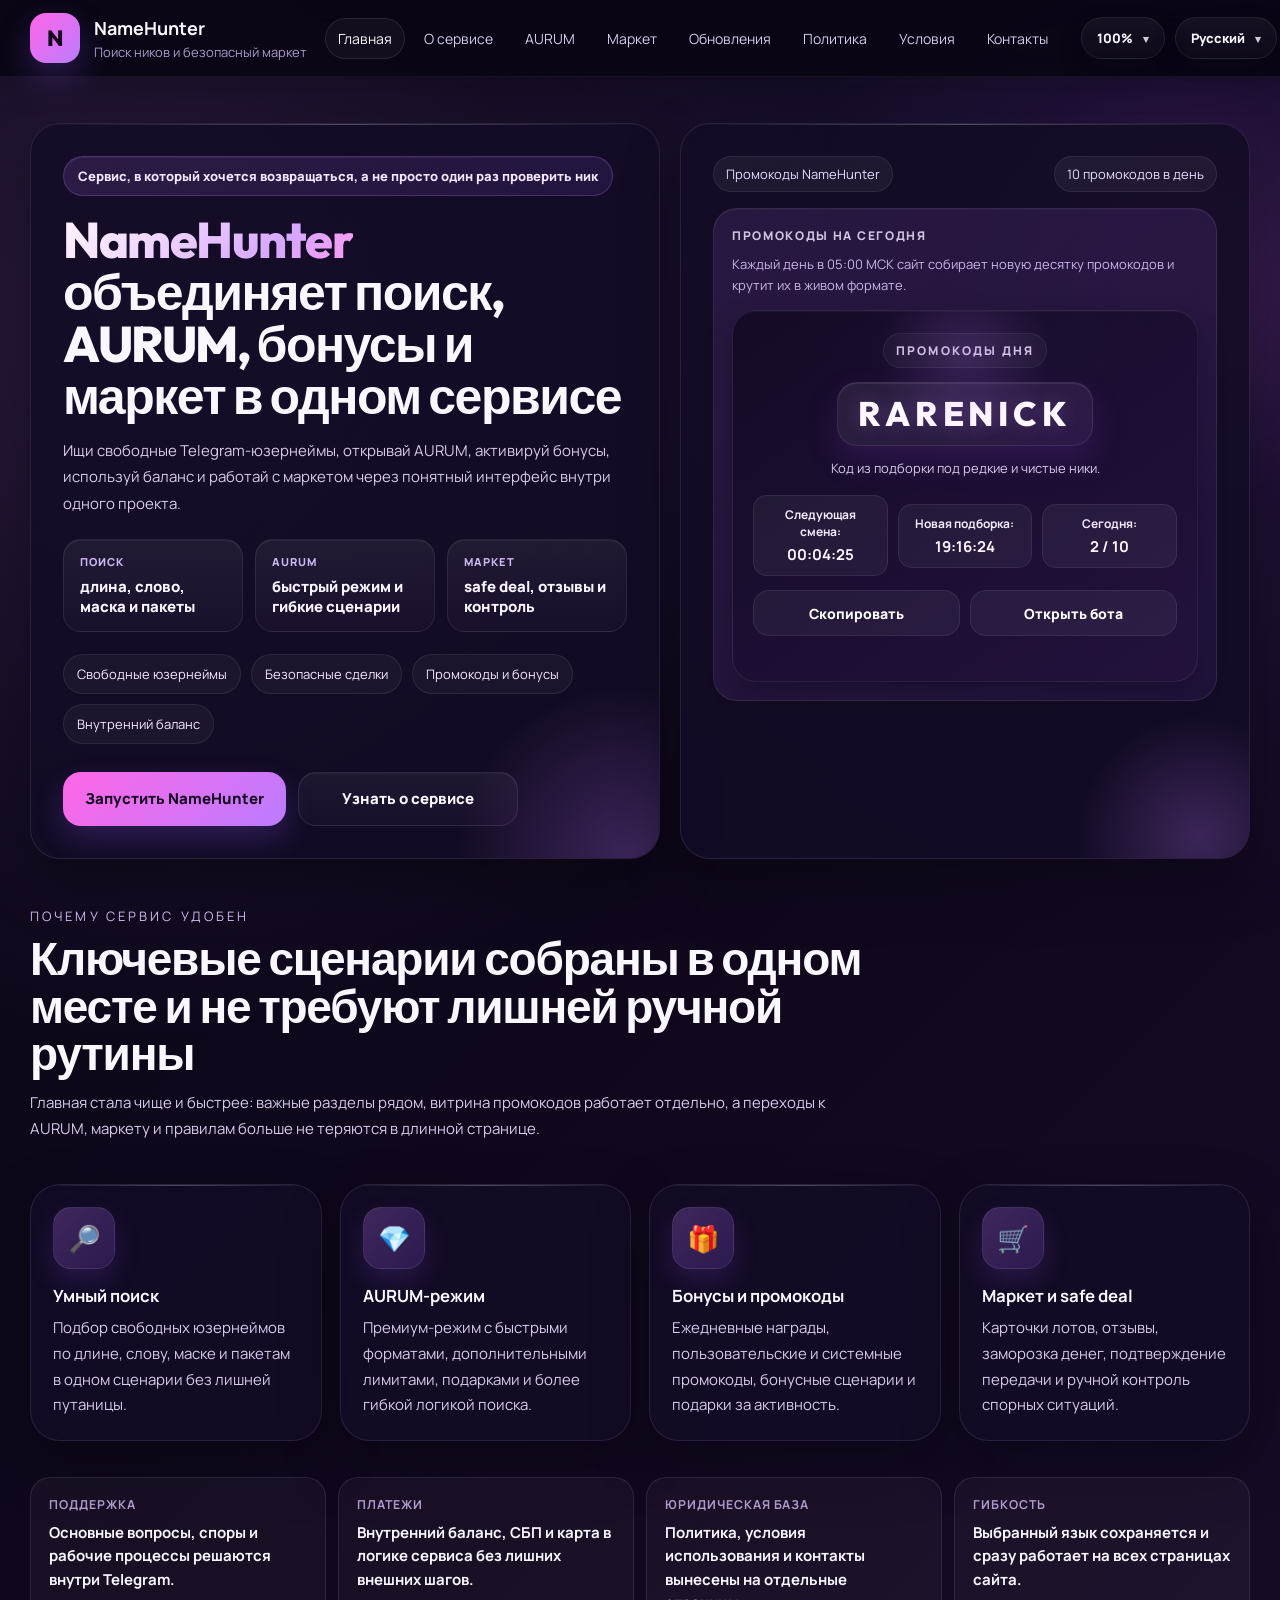
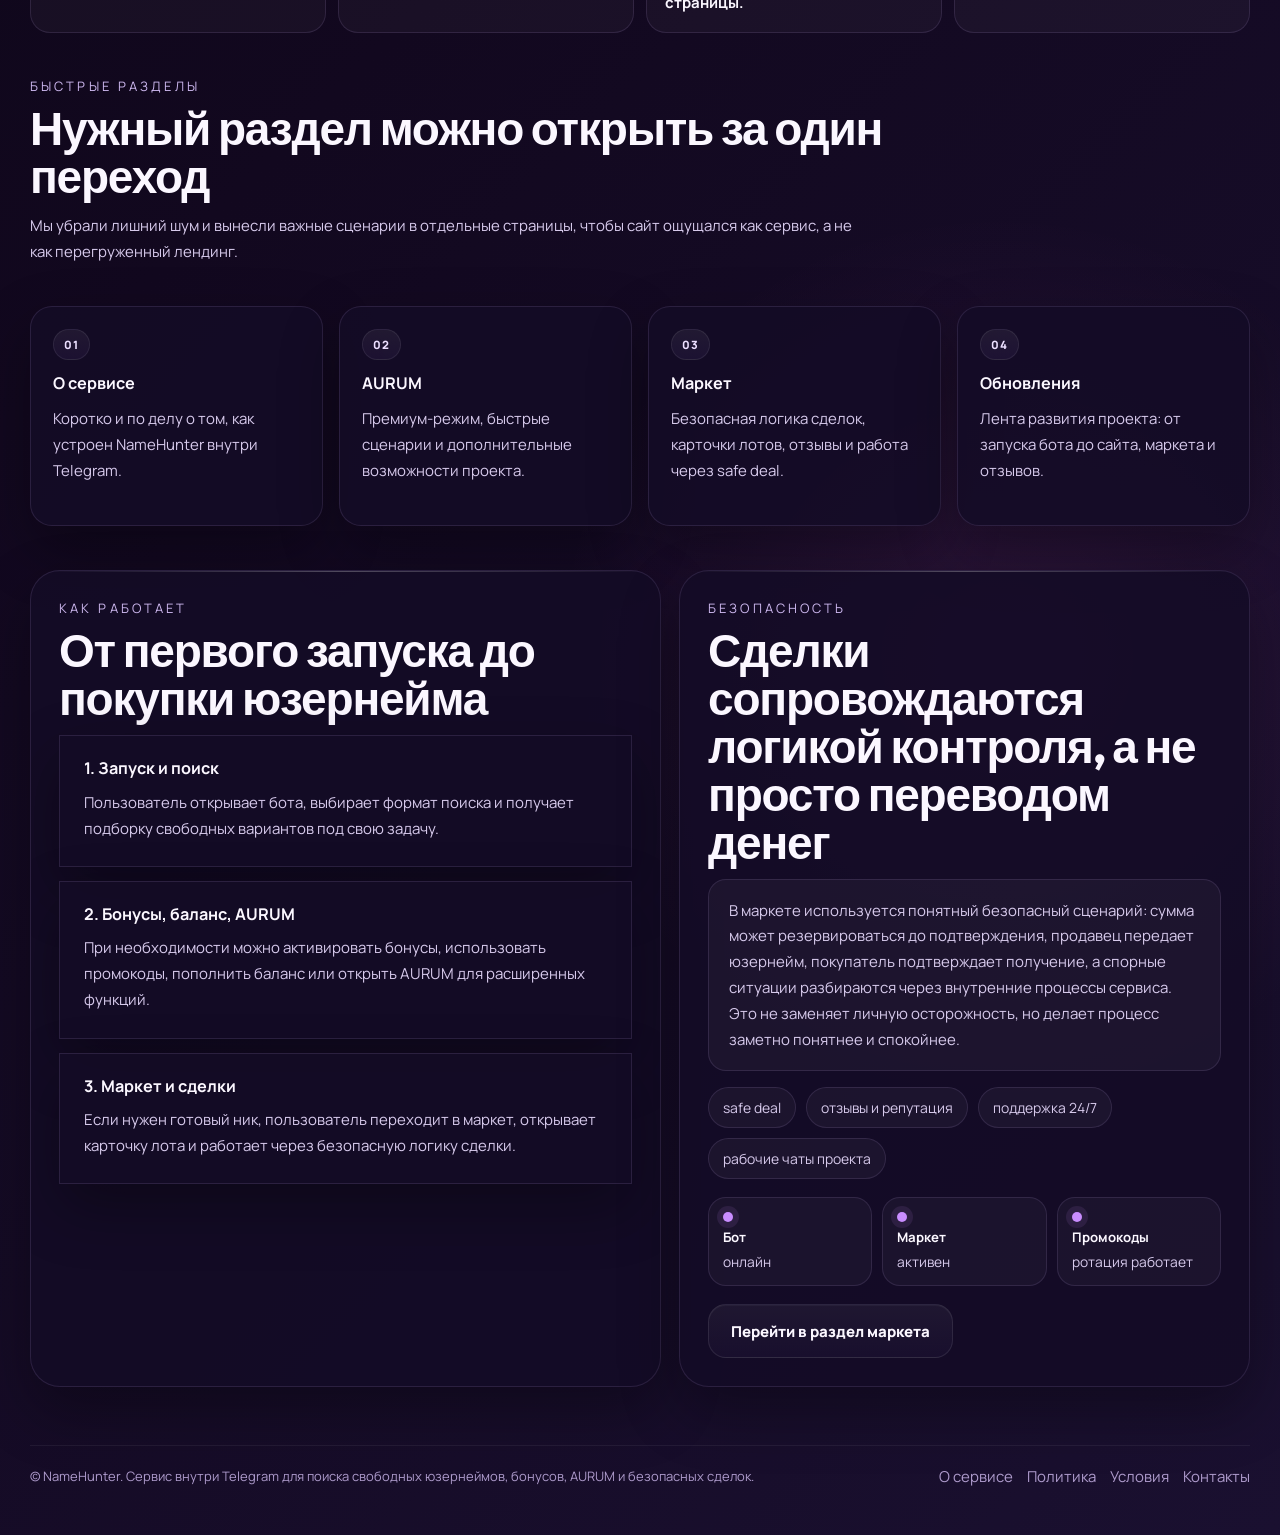
==== index.html @ 92b170ac "Add files via upload" ====
﻿<!doctype html>
<html lang="ru">
<head>
  <meta charset="UTF-8" />
  <meta name="viewport" content="width=device-width, initial-scale=1.0" />
  <meta name="aurapay" content="69d579a39e07e">
  <title data-i18n="index.title">NameHunter</title>
  <meta name="description" data-i18n-content="index.desc" content="NameHunter - сервис внутри Telegram для поиска юзернеймов, AURUM, бонусов, безопасных сделок и маркета." />
  <link rel="preconnect" href="https://fonts.googleapis.com">
  <link rel="preconnect" href="https://fonts.gstatic.com" crossorigin>
  <link rel="stylesheet" href="./assets/styles.css" />
</head>
<body>
  <header class="topbar">
    <div class="container topbar-inner">
      <a class="brand" href="./index.html">
        <div class="brand-mark">N</div>
        <div>
          <strong>NameHunter</strong>
          <span data-i18n="common.brand_sub">Поиск ников и безопасный маркет</span>
        </div>
      </a>
      <nav class="nav">
        <a class="is-active" href="./index.html" data-i18n="common.nav.home">Главная</a>
        <a href="./about.html" data-i18n="common.nav.about">О сервисе</a>
        <a href="./aurum.html" data-i18n="common.nav.aurum">AURUM</a>
        <a href="./market.html" data-i18n="common.nav.market">Маркет</a>
        <a href="./updates.html" data-i18n="common.nav.updates">Обновления</a>
        <a href="./privacy.html" data-i18n="common.nav.privacy">Политика</a>
        <a href="./terms.html" data-i18n="common.nav.terms">Условия</a>
        <a href="./contacts.html" data-i18n="common.nav.contacts">Контакты</a>
        <div class="nav-tools"><div class="tool-dropdown"><button class="view-trigger" type="button" id="view-trigger">Вид</button><div class="view-menu" id="view-menu"><button class="view-btn" type="button" data-density-mode="default">100%</button><button class="view-btn" type="button" data-density-mode="compact">92%</button><button class="view-btn" type="button" data-density-mode="tight">86%</button></div></div><div class="tool-dropdown"><button class="lang-trigger" type="button" id="lang-trigger">Язык</button><div class="lang-menu" id="lang-menu"><button class="lang-btn" type="button" data-lang="ru">Русский</button><button class="lang-btn" type="button" data-lang="en">English</button><button class="lang-btn" type="button" data-lang="es">Español</button></div></div></div>
      </nav>
    </div>
  </header>

  <main>
    <section class="hero">
      <div class="container hero-grid">
        <div class="hero-card glass fade">
          <div class="badge" data-i18n="index.badge">Сервис, в который хочется возвращаться, а не просто один раз проверить ник</div>
          <h1><span class="gradient">NameHunter</span><br><span data-i18n="index.h1">объединяет поиск, AURUM, бонусы и маркет в одном сервисе</span></h1>
          <p class="hero-text" data-i18n="index.intro">Ищи свободные Telegram-юзернеймы, открывай AURUM, активируй бонусы, используй баланс и работай с маркетом через понятный интерфейс внутри одного проекта.</p>
          <div class="hero-stats">
            <div class="hero-stat"><strong data-i18n="index.stat1t">Поиск</strong><span data-i18n="index.stat1d">длина, слово, маска и пакеты</span></div>
            <div class="hero-stat"><strong data-i18n="index.stat2t">AURUM</strong><span data-i18n="index.stat2d">быстрый режим и гибкие сценарии</span></div>
            <div class="hero-stat"><strong data-i18n="index.stat3t">Маркет</strong><span data-i18n="index.stat3d">safe deal, отзывы и контроль</span></div>
          </div>
          <div class="tags">
            <span data-i18n="index.tag1">Свободные юзернеймы</span>
            <span data-i18n="index.tag2">Безопасные сделки</span>
            <span data-i18n="index.tag3">Промокоды и бонусы</span>
            <span data-i18n="index.tag4">Внутренний баланс</span>
          </div>
          <div class="actions">
            <a class="btn primary" href="https://t.me/NameHunterRobot" target="_blank" rel="noopener noreferrer" data-i18n="index.cta1">Запустить NameHunter</a>
            <a class="btn secondary" href="./about.html" data-i18n="index.cta2">Узнать о сервисе</a>
          </div>
        </div>

        <aside class="promo-stage glass fade d1">
          <div class="stage-top">
            <span class="stage-pill" data-i18n="index.promoTop1">Промокоды NameHunter</span>
            <span class="stage-pill" data-i18n="index.promoTop2">10 промокодов в день</span>
          </div>
          <div class="promo-box">
            <div class="promo-kicker" data-i18n="index.promoKick">Промокоды на сегодня</div>
            <div class="promo-subline" data-i18n="index.promoSub">Каждый день в 05:00 МСК сайт собирает новую десятку промокодов и крутит их в живом формате.</div>
            <div class="promo-rotator" id="promo-rotator">
              <div class="promo-label" data-i18n="common.promo_day">Промокоды дня</div>
              <div class="promo-code" id="promo-code">HUNTER10</div>
              <div class="promo-note" id="promo-note">Стартовый дроп для быстрого входа в NameHunter.</div>
              <div class="promo-meta">
                <div class="promo-timer"><span data-i18n="common.next_switch">Следующая смена:</span> <b id="promo-timer">10с</b></div>
                <div class="promo-timer"><span data-i18n="common.daily_refresh">Новая подборка:</span> <b id="promo-day-reset">00:00:00</b></div>
                <div class="promo-status"><span data-i18n="common.today_count">Сегодня:</span> <b id="promo-day-count">1 / 10</b></div>
              </div>
              <div class="promo-tools">
                <button class="promo-copy" id="promo-copy" type="button" data-i18n="common.copy">Скопировать</button>
                <a class="promo-open" href="https://t.me/NameHunterRobot" target="_blank" rel="noopener noreferrer" data-i18n="common.open_bot">Открыть бота</a>
              </div>
              <div class="promo-toast" id="promo-toast" data-i18n="common.copied">Промокод скопирован</div>
            </div>
          </div>
        </aside>
      </div>
    </section>

    <section class="section">
      <div class="container section-shell">
        <div class="head fade">
          <div class="kicker" data-i18n="index.whyKick">Почему сервис удобен</div>
          <h2 class="title" data-i18n="index.whyTitle">Ключевые сценарии собраны в одном месте и не требуют лишней ручной рутины</h2>
          <p class="subtitle" data-i18n="index.whySub">Главная стала чище и быстрее: важные разделы рядом, витрина промокодов работает отдельно, а переходы к AURUM, маркету и правилам больше не теряются в длинной странице.</p>
        </div>
        <div class="feature-grid">
          <article class="card glass feature-card fade d1"><div class="icon">🔎</div><h3 data-i18n="index.f1t">Умный поиск</h3><p data-i18n="index.f1d">Подбор свободных юзернеймов по длине, слову, маске и пакетам в одном сценарии без лишней путаницы.</p></article>
          <article class="card glass feature-card fade d2"><div class="icon">💎</div><h3 data-i18n="index.f2t">AURUM-режим</h3><p data-i18n="index.f2d">Премиум-режим с быстрыми форматами, дополнительными лимитами, подарками и более гибкой логикой поиска.</p></article>
          <article class="card glass feature-card fade d3"><div class="icon">🎁</div><h3 data-i18n="index.f3t">Бонусы и промокоды</h3><p data-i18n="index.f3d">Ежедневные награды, пользовательские и системные промокоды, бонусные сценарии и подарки за активность.</p></article>
          <article class="card glass feature-card fade d1"><div class="icon">🛒</div><h3 data-i18n="index.f4t">Маркет и safe deal</h3><p data-i18n="index.f4d">Карточки лотов, отзывы, заморозка денег, подтверждение передачи и ручной контроль спорных ситуаций.</p></article>
        </div>
        <div class="stat-strip fade d2">
          <div class="stat-tile"><strong data-i18n="index.st1t">Поддержка</strong><span data-i18n="index.st1d">Основные вопросы, споры и рабочие процессы решаются внутри Telegram.</span></div>
          <div class="stat-tile"><strong data-i18n="index.st2t">Платежи</strong><span data-i18n="index.st2d">Внутренний баланс, СБП и карта в логике сервиса без лишних внешних шагов.</span></div>
          <div class="stat-tile"><strong data-i18n="index.st3t">Юридическая база</strong><span data-i18n="index.st3d">Политика, условия использования и контакты вынесены на отдельные страницы.</span></div>
          <div class="stat-tile"><strong data-i18n="index.st4t">Гибкость</strong><span data-i18n="index.st4d">Выбранный язык сохраняется и сразу работает на всех страницах сайта.</span></div>
        </div>
      </div>
    </section>

    <section class="section">
      <div class="container section-shell">
        <div class="head fade">
          <div class="kicker" data-i18n="index.quickKick">Быстрые разделы</div>
          <h2 class="title" data-i18n="index.quickTitle">Нужный раздел можно открыть за один переход</h2>
          <p class="subtitle" data-i18n="index.quickSub">Мы убрали лишний шум и вынесли важные сценарии в отдельные страницы, чтобы сайт ощущался как сервис, а не как перегруженный лендинг.</p>
        </div>
        <div class="quick-grid">
          <a class="quick-card glass fade d1" href="./about.html"><span class="quick-mark">01</span><h3 data-i18n="index.q1t">О сервисе</h3><p data-i18n="index.q1d">Коротко и по делу о том, как устроен NameHunter внутри Telegram.</p></a>
          <a class="quick-card glass fade d2" href="./aurum.html"><span class="quick-mark">02</span><h3 data-i18n="index.q2t">AURUM</h3><p data-i18n="index.q2d">Премиум-режим, быстрые сценарии и дополнительные возможности проекта.</p></a>
          <a class="quick-card glass fade d3" href="./market.html"><span class="quick-mark">03</span><h3 data-i18n="index.q3t">Маркет</h3><p data-i18n="index.q3d">Безопасная логика сделок, карточки лотов, отзывы и работа через safe deal.</p></a>
          <a class="quick-card glass fade d1" href="./updates.html"><span class="quick-mark">04</span><h3 data-i18n="index.q4t">Обновления</h3><p data-i18n="index.q4d">Лента развития проекта: от запуска бота до сайта, маркета и отзывов.</p></a>
        </div>
      </div>
    </section>

    <section class="section">
      <div class="container split-grid">
        <article class="card glass fade d1">
          <div class="kicker" data-i18n="index.howKick">Как работает</div>
          <h2 class="title" style="margin-bottom:12px;" data-i18n="index.howTitle">От первого запуска до покупки юзернейма</h2>
          <div class="doc-grid" style="grid-template-columns: 1fr; gap: 14px;">
            <div class="doc-card glass"><h3 data-i18n="index.hstep1t">1. Запуск и поиск</h3><p data-i18n="index.hstep1d">Пользователь открывает бота, выбирает формат поиска и получает подборку свободных вариантов под свою задачу.</p></div>
            <div class="doc-card glass"><h3 data-i18n="index.hstep2t">2. Бонусы, баланс, AURUM</h3><p data-i18n="index.hstep2d">При необходимости можно активировать бонусы, использовать промокоды, пополнить баланс или открыть AURUM для расширенных функций.</p></div>
            <div class="doc-card glass"><h3 data-i18n="index.hstep3t">3. Маркет и сделки</h3><p data-i18n="index.hstep3d">Если нужен готовый ник, пользователь переходит в маркет, открывает карточку лота и работает через безопасную логику сделки.</p></div>
          </div>
        </article>
        <article class="card glass fade d2">
          <div class="kicker" data-i18n="index.safeKick">Безопасность</div>
          <h2 class="title" style="margin-bottom:12px;" data-i18n="index.safeTitle">Сделки сопровождаются логикой контроля, а не просто переводом денег</h2>
          <div class="notice-strong" data-i18n="index.safeBody">В маркете используется понятный безопасный сценарий: сумма может резервироваться до подтверждения, продавец передает юзернейм, покупатель подтверждает получение, а спорные ситуации разбираются через внутренние процессы сервиса. Это не заменяет личную осторожность, но делает процесс заметно понятнее и спокойнее.</div>
          <div class="pill-list" style="margin-top:16px;">
            <span data-i18n="index.safeP1">safe deal</span>
            <span data-i18n="index.safeP2">отзывы и репутация</span>
            <span data-i18n="index.safeP3">поддержка 24/7</span>
            <span data-i18n="index.safeP4">рабочие чаты проекта</span>
          </div>
          <div class="status-board" style="margin-top:18px;">
            <div class="status-item"><span class="status-dot live"></span><b data-i18n="index.sb1t">Бот</b><span data-i18n="index.sb1d">онлайн</span></div>
            <div class="status-item"><span class="status-dot live"></span><b data-i18n="index.sb2t">Маркет</b><span data-i18n="index.sb2d">активен</span></div>
            <div class="status-item"><span class="status-dot live"></span><b data-i18n="index.sb3t">Промокоды</b><span data-i18n="index.sb3d">ротация работает</span></div>
          </div>
          <div class="actions" style="margin-top:18px;"><a class="btn secondary" href="./market.html" data-i18n="index.safeBtn">Перейти в раздел маркета</a></div>
        </article>
      </div>
    </section>
  </main>

  <footer>
    <div class="container footer">
      <div class="footer-note" data-i18n="common.footer_service">© NameHunter. Сервис внутри Telegram для поиска свободных юзернеймов, бонусов, AURUM и безопасных сделок.</div>
      <div class="links">
        <a href="./about.html" data-i18n="common.nav.about">О сервисе</a>
        <a href="./privacy.html" data-i18n="common.nav.privacy">Политика</a>
        <a href="./terms.html" data-i18n="common.nav.terms">Условия</a>
        <a href="./contacts.html" data-i18n="common.nav.contacts">Контакты</a>
      </div>
    </div>
  </footer>

  <script id="i18n-data" type="application/json">
{
  "ru": {
    "common": {
      "brand_sub":"Поиск ников и безопасный маркет",
      "nav":{"home":"Главная","about":"О сервисе","aurum":"AURUM","market":"Маркет","updates":"Обновления","privacy":"Политика","terms":"Условия","contacts":"Контакты"},
      "footer_service":"© NameHunter. Сервис внутри Telegram для поиска свободных юзернеймов, бонусов, AURUM и безопасных сделок.",
      "open_bot":"Открыть бота",
      "copied":"Промокод скопирован",
      "copy":"Скопировать",
      "copied_btn":"Скопировано",
      "error_btn":"Ошибка",
      "live":"LIVE",
      "next_switch":"Следующая смена:",
      "promo_day":"Промокоды дня"
    },
    "index": {
      "title":"NameHunter",
      "desc":"NameHunter - сервис внутри Telegram для поиска юзернеймов, AURUM, бонусов, безопасных сделок и маркета.",
      "badge":"Сервис, в который хочется возвращаться, а не просто один раз проверить ник",
      "h1":"объединяет поиск, AURUM, бонусы и маркет в одном сервисе",
      "intro":"Ищи свободные Telegram-юзернеймы, открывай AURUM, активируй бонусы, используй баланс и работай с маркетом через понятный интерфейс внутри одного проекта.",
      "stat1t":"Поиск",
      "stat1d":"длина, слово, маска и пакеты",
      "stat2t":"AURUM",
      "stat2d":"быстрый режим и гибкие сценарии",
      "stat3t":"Маркет",
      "stat3d":"safe deal, отзывы и контроль",
      "tag1":"Свободные юзернеймы",
      "tag2":"Безопасные сделки",
      "tag3":"Промокоды и бонусы",
      "tag4":"Внутренний баланс",
      "cta1":"Запустить NameHunter",
      "cta2":"Узнать о сервисе",
      "promoTop1":"Промокоды NameHunter",
      "promoTop2":"10 промокодов в день",
      "promoKick":"Промокоды на сегодня",
      "promoSub":"Каждый день в 05:00 МСК сайт собирает новую десятку промокодов и крутит их в живом формате.",
      "promoStatus":"Статус:",
      "whyKick":"Почему сервис удобен",
      "whyTitle":"Ключевые сценарии собраны в одном месте и не требуют лишней ручной рутины",
      "whySub":"Главная стала чище и быстрее: важные разделы рядом, витрина промокодов работает отдельно, а переходы к AURUM, маркету и правилам больше не теряются в длинной странице.",
      "f1t":"Умный поиск",
      "f1d":"Подбор свободных юзернеймов по длине, слову, маске и пакетам в одном сценарии без лишней путаницы.",
      "f2t":"AURUM-режим",
      "f2d":"Премиум-режим с быстрыми форматами, дополнительными лимитами, подарками и более гибкой логикой поиска.",
      "f3t":"Бонусы и промокоды",
      "f3d":"Ежедневные награды, пользовательские и системные промокоды, бонусные сценарии и подарки за активность.",
      "f4t":"Маркет и safe deal",
      "f4d":"Карточки лотов, отзывы, заморозка денег, подтверждение передачи и ручной контроль спорных ситуаций.",
      "st1t":"Поддержка",
      "st1d":"Основные вопросы, споры и рабочие процессы решаются внутри Telegram.",
      "st2t":"Платежи",
      "st2d":"Внутренний баланс, СБП и карта в логике сервиса без лишних внешних шагов.",
      "st3t":"Юридическая база",
      "st3d":"Политика, условия использования и контакты вынесены на отдельные страницы.",
      "st4t":"Гибкость",
      "st4d":"Выбранный язык сохраняется и сразу работает на всех страницах сайта.",
      "quickKick":"Быстрые разделы",
      "quickTitle":"Нужный раздел можно открыть за один переход",
      "quickSub":"Мы убрали лишний шум и вынесли важные сценарии в отдельные страницы, чтобы сайт ощущался как сервис, а не как перегруженный лендинг.",
      "q1t":"О сервисе",
      "q1d":"Коротко и по делу о том, как устроен NameHunter внутри Telegram.",
      "q2t":"AURUM",
      "q2d":"Премиум-режим, быстрые сценарии и дополнительные возможности проекта.",
      "q3t":"Маркет",
      "q3d":"Безопасная логика сделок, карточки лотов, отзывы и работа через safe deal.",
      "q4t":"Обновления",
      "q4d":"Лента развития проекта: от запуска бота до сайта, маркета и отзывов.",
      "howKick":"Как работает",
      "howTitle":"От первого запуска до покупки юзернейма",
      "hstep1t":"1. Запуск и поиск",
      "hstep1d":"Пользователь открывает бота, выбирает формат поиска и получает подборку свободных вариантов под свою задачу.",
      "hstep2t":"2. Бонусы, баланс, AURUM",
      "hstep2d":"При необходимости можно активировать бонусы, использовать промокоды, пополнить баланс или открыть AURUM для расширенных функций.",
      "hstep3t":"3. Маркет и сделки",
      "hstep3d":"Если нужен готовый ник, пользователь переходит в маркет, открывает карточку лота и работает через безопасную логику сделки.",
      "safeKick":"Безопасность",
      "safeTitle":"Сделки сопровождаются логикой контроля, а не просто переводом денег",
      "safeBody":"В маркете используется понятный безопасный сценарий: сумма может резервироваться до подтверждения, продавец передает юзернейм, покупатель подтверждает получение, а спорные ситуации разбираются через внутренние процессы сервиса. Это не заменяет личную осторожность, но делает процесс заметно понятнее и спокойнее.",
      "safeP1":"safe deal",
      "safeP2":"отзывы и репутация",
      "safeP3":"поддержка 24/7",
      "safeP4":"рабочие чаты проекта",
      "sb1t":"Бот",
      "sb1d":"онлайн",
      "sb2t":"Маркет",
      "sb2d":"активен",
      "sb3t":"Промокоды",
      "sb3d":"ротация работает",
      "safeBtn":"Перейти в раздел маркета"
    }
  },
  "en": {
    "common": {
      "brand_sub":"Username search and safe marketplace",
      "nav":{"home":"Home","about":"About","aurum":"AURUM","market":"Market","updates":"Updates","privacy":"Privacy","terms":"Terms","contacts":"Contacts"},
      "footer_service":"© NameHunter. A Telegram service for free username search, bonuses, AURUM and safe deals.",
      "open_bot":"Open bot",
      "copied":"Promo code copied",
      "copy":"Copy",
      "copied_btn":"Copied",
      "error_btn":"Error",
      "live":"LIVE",
      "next_switch":"Next change:",
      "promo_day":"Promo codes of the day"
    },
    "index": {
      "title":"NameHunter",
      "desc":"NameHunter is a Telegram service for username search, AURUM, bonuses, safe deals and marketplace.",
      "badge":"A service you want to return to, not just check once",
      "h1":"combines search, AURUM, bonuses and the marketplace in one service",
      "intro":"Search free Telegram usernames, enable AURUM, activate bonuses, use internal balance and work with the marketplace through one clear interface.",
      "stat1t":"Search",
      "stat1d":"length, word, mask and package search",
      "stat2t":"AURUM",
      "stat2d":"fast mode and flexible flows",
      "stat3t":"Market",
      "stat3d":"safe deal, reviews and control",
      "tag1":"Free usernames",
      "tag2":"Safe deals",
      "tag3":"Promo codes and bonuses",
      "tag4":"Internal balance",
      "cta1":"Launch NameHunter",
      "cta2":"Learn about the service",
      "promoTop1":"NameHunter promo codes",
      "promoTop2":"10 promo codes per day",
      "promoKick":"Today's promo set",
      "promoSub":"Every day at 05:00 MSK the site builds a new set of ten promo codes and rotates them live.",
      "promoStatus":"Status:",
      "whyKick":"Why it feels convenient",
      "whyTitle":"Core scenarios stay in one place without extra manual routine",
      "whySub":"The homepage is cleaner and faster now: key sections are close, promo rotation is separate, and paths to AURUM, market and legal pages are easier to find.",
      "f1t":"Smart search",
      "f1d":"Find free usernames by length, word, mask and packages in one clear scenario.",
      "f2t":"AURUM mode",
      "f2d":"Premium mode with faster flows, extra limits, gifts and more flexible search logic.",
      "f3t":"Bonuses and promo codes",
      "f3d":"Daily rewards, user and system promo codes, bonus flows and activity gifts.",
      "f4t":"Marketplace and safe deal",
      "f4d":"Lot cards, reviews, frozen funds, transfer confirmation and manual dispute control.",
      "st1t":"Support",
      "st1d":"Core questions, disputes and workflows are handled inside Telegram.",
      "st2t":"Payments",
      "st2d":"Internal balance, SBP and card payments stay inside the service logic.",
      "st3t":"Legal base",
      "st3d":"Privacy, terms and contact info live on dedicated pages.",
      "st4t":"Flexibility",
      "st4d":"The selected language is saved and instantly works across all pages.",
      "quickKick":"Quick sections",
      "quickTitle":"Open the needed section in one move",
      "quickSub":"We removed extra noise and split the key scenarios into separate pages so the website feels like a real service, not an overloaded landing page.",
      "q1t":"About",
      "q1d":"A short and clear overview of how NameHunter works inside Telegram.",
      "q2t":"AURUM",
      "q2d":"Premium mode, faster flows and extra project features.",
      "q3t":"Market",
      "q3d":"Safe deal logic, lot cards, reviews and controlled transfer flow.",
      "q4t":"Updates",
      "q4d":"Project timeline from bot launch to site, market and review system.",
      "howKick":"How it works",
      "howTitle":"From first launch to buying a username",
      "hstep1t":"1. Launch and search",
      "hstep1d":"The user opens the bot, chooses a search format and gets a selection of free options for the task.",
      "hstep2t":"2. Bonuses, balance, AURUM",
      "hstep2d":"If needed, the user activates bonuses, applies promo codes, tops up balance or enables AURUM.",
      "hstep3t":"3. Market and deals",
      "hstep3d":"If a ready-made username is needed, the user opens the market and works through a safe deal flow.",
      "safeKick":"Safety",
      "safeTitle":"Deals are backed by control logic, not just a money transfer",
      "safeBody":"The marketplace uses a clear safer flow: funds may be reserved until confirmation, the seller transfers the username, the buyer confirms receipt, and disputes are handled through internal service processes. It does not replace personal caution, but it makes the process much clearer and calmer.",
      "safeP1":"safe deal",
      "safeP2":"reviews and reputation",
      "safeP3":"24/7 support",
      "safeP4":"project work chats",
      "sb1t":"Bot",
      "sb1d":"online",
      "sb2t":"Market",
      "sb2d":"active",
      "sb3t":"Promo codes",
      "sb3d":"rotation running",
      "safeBtn":"Open market section"
    }
  },
  "es": {
    "common": {
      "brand_sub":"Busqueda de nombres y mercado seguro",
      "nav":{"home":"Inicio","about":"Servicio","aurum":"AURUM","market":"Mercado","updates":"Actualizaciones","privacy":"Privacidad","terms":"Condiciones","contacts":"Contactos"},
      "footer_service":"© NameHunter. Un servicio de Telegram para buscar usernames libres, bonos, AURUM y operaciones seguras.",
      "open_bot":"Abrir bot",
      "copied":"Codigo promocional copiado",
      "copy":"Copiar",
      "copied_btn":"Copiado",
      "error_btn":"Error",
      "live":"LIVE",
      "next_switch":"Siguiente cambio:",
      "promo_day":"Promocodes del dia"
    },
    "index": {
      "title":"NameHunter",
      "desc":"NameHunter es un servicio de Telegram para buscar usernames, AURUM, bonos, operaciones seguras y mercado.",
      "badge":"Un servicio al que quieres volver, no solo revisar una vez",
      "h1":"une busqueda, AURUM, bonos y mercado en un solo servicio",
      "intro":"Busca usernames libres de Telegram, activa AURUM, usa bonos, saldo interno y trabaja con el mercado desde una interfaz clara.",
      "stat1t":"Busqueda",
      "stat1d":"longitud, palabra, mascara y paquetes",
      "stat2t":"AURUM",
      "stat2d":"modo rapido y flujos flexibles",
      "stat3t":"Mercado",
      "stat3d":"safe deal, reseñas y control",
      "tag1":"Usernames libres",
      "tag2":"Operaciones seguras",
      "tag3":"Promocodes y bonos",
      "tag4":"Saldo interno",
      "cta1":"Abrir NameHunter",
      "cta2":"Conocer el servicio",
      "promoTop1":"Promocodes NameHunter",
      "promoTop2":"10 promocodes por dia",
      "promoKick":"Promocodes de hoy",
      "promoSub":"Cada dia a las 05:00 MSK el sitio forma una nueva decena de promocodes y la rota en vivo.",
      "promoStatus":"Estado:",
      "whyKick":"Por que es comodo",
      "whyTitle":"Los escenarios clave estan reunidos en un solo lugar sin rutina manual extra",
      "whySub":"La pagina principal ahora es mas limpia y rapida: secciones importantes cerca, la rotacion de promocodes separada y accesos mas claros a AURUM, mercado y reglas.",
      "f1t":"Busqueda inteligente",
      "f1d":"Seleccion de usernames libres por longitud, palabra, mascara y paquetes en un solo flujo.",
      "f2t":"Modo AURUM",
      "f2d":"Modo premium con flujos mas rapidos, limites extra, regalos y busqueda mas flexible.",
      "f3t":"Bonos y promocodes",
      "f3d":"Recompensas diarias, promocodes del sistema y del usuario, bonus y regalos por actividad.",
      "f4t":"Mercado y safe deal",
      "f4d":"Tarjetas de lotes, reseñas, congelacion del dinero, confirmacion de entrega y control manual de disputas.",
      "st1t":"Soporte",
      "st1d":"Preguntas clave, disputas y flujos de trabajo se resuelven dentro de Telegram.",
      "st2t":"Pagos",
      "st2d":"Saldo interno, SBP y tarjeta dentro de la logica del servicio.",
      "st3t":"Base legal",
      "st3d":"Privacidad, condiciones y contactos en paginas separadas.",
      "st4t":"Flexibilidad",
      "st4d":"El idioma elegido se guarda y funciona en todas las paginas.",
      "quickKick":"Secciones rapidas",
      "quickTitle":"Abre la seccion necesaria en un solo paso",
      "quickSub":"Quitamos ruido visual y separamos los escenarios clave en paginas individuales para que el sitio se sienta como un servicio real.",
      "q1t":"Servicio",
      "q1d":"Resumen breve y claro de como funciona NameHunter dentro de Telegram.",
      "q2t":"AURUM",
      "q2d":"Modo premium, flujos mas rapidos y funciones extra del proyecto.",
      "q3t":"Mercado",
      "q3d":"Logica safe deal, tarjetas de lotes, reseñas y entrega controlada.",
      "q4t":"Actualizaciones",
      "q4d":"Linea del proyecto desde el bot hasta el sitio, mercado y reseñas.",
      "howKick":"Como funciona",
      "howTitle":"Desde el primer inicio hasta comprar un username",
      "hstep1t":"1. Inicio y busqueda",
      "hstep1d":"El usuario abre el bot, elige un formato de busqueda y recibe una seleccion de variantes libres.",
      "hstep2t":"2. Bonos, saldo, AURUM",
      "hstep2d":"Si hace falta, el usuario activa bonos, aplica promocodes, recarga saldo o abre AURUM.",
      "hstep3t":"3. Mercado y operaciones",
      "hstep3d":"Si hace falta un username ya listo, el usuario abre el mercado y trabaja mediante una operacion segura.",
      "safeKick":"Seguridad",
      "safeTitle":"Las operaciones tienen logica de control, no solo transferencia de dinero",
      "safeBody":"El mercado usa un flujo mas claro y seguro: el dinero puede reservarse hasta la confirmacion, el vendedor transfiere el username, el comprador confirma y las disputas se resuelven mediante procesos internos del servicio. No sustituye la prudencia personal, pero hace el proceso mucho mas claro y tranquilo.",
      "safeP1":"safe deal",
      "safeP2":"reseñas y reputacion",
      "safeP3":"soporte 24/7",
      "safeP4":"chats de trabajo",
      "sb1t":"Bot",
      "sb1d":"online",
      "sb2t":"Mercado",
      "sb2d":"activo",
      "sb3t":"Promocodes",
      "sb3d":"rotacion activa",
      "safeBtn":"Abrir la seccion del mercado"
    }
  }
}
  </script>
  <script src="./assets/app.js"></script>
</body>
</html>
---- assets/styles.css ----
﻿@import url("https://fonts.googleapis.com/css2?family=Manrope:wght@400;500;700;800&family=Outfit:wght@600;700;800&display=swap");

:root {
  --bg: #090513;
  --bg-2: #12081f;
  --bg-3: #1a1030;
  --panel: rgba(20, 12, 38, 0.88);
  --panel-soft: rgba(255,255,255,0.045);
  --line: rgba(211, 180, 255, 0.12);
  --line-strong: rgba(221, 194, 255, 0.18);
  --text: #fbf7ff;
  --muted: #d7caec;
  --soft: #ad9acb;
  --violet: #8d5dff;
  --violet-2: #bb7cff;
  --pink: #ff67e7;
  --pink-2: #ff9df1;
  --glow: rgba(141, 93, 255, 0.26);
  --glow-2: rgba(255, 103, 231, 0.18);
  --success: #c98dff;
  --radius-xl: 30px;
  --radius-lg: 24px;
  --radius-md: 18px;
  --shadow: 0 24px 60px rgba(0, 0, 0, 0.32);
  --max: 1220px;}

* { box-sizing: border-box; margin: 0; padding: 0; }
html { scroll-behavior: smooth; font-size: 15px; --site-zoom: 1; }

html[data-density='compact'] { --site-zoom: .92; }
html[data-density='tight'] { --site-zoom: .86; }

body {
  min-height: 100vh;
  overflow-x: hidden;
  color: var(--text);
  font-family: "Manrope", sans-serif;
  background:
    radial-gradient(circle at 10% 10%, rgba(187,124,255,0.17), transparent 24%),
    radial-gradient(circle at 90% 8%, rgba(141,93,255,0.16), transparent 22%),
    radial-gradient(circle at 78% 72%, rgba(255,103,231,0.10), transparent 18%),
    linear-gradient(135deg, var(--bg), var(--bg-2) 46%, var(--bg-3));}

body::before {
  content: "";
  position: fixed;
  inset: 0;
  pointer-events: none;
  background-image:
    linear-gradient(rgba(255,255,255,.03) 1px, transparent 1px),
    linear-gradient(90deg, rgba(255,255,255,.03) 1px, transparent 1px);
  background-size: 34px 34px;
  mask-image: radial-gradient(circle at center, black 42%, transparent 100%);
  opacity: .16;
}

body::after {
  content: "";
  position: fixed;
  width: 420px;
  height: 420px;
  right: -120px;
  top: 80px;
  border-radius: 999px;
  pointer-events: none;
  background: radial-gradient(circle, rgba(255,103,231,.18), transparent 68%);
  filter: blur(60px);
  opacity: .9;
}

a { color: inherit; text-decoration: none; }
button, input, textarea, select { font: inherit; }
img { max-width: 100%; display: block; }

.container {
  width: min(100% - 28px, var(--max));
  margin: 0 auto;
  position: relative;
  z-index: 1;
}

.topbar {
  position: sticky;
  top: 0;
  z-index: 40;
  background: rgba(9, 5, 19, 0.88);
  border-bottom: 1px solid rgba(255,255,255,.05);
  backdrop-filter: blur(12px);
  box-shadow: 0 10px 28px rgba(0,0,0,.18);
}

.topbar-inner {
  min-height: 76px;
  display: flex;
  align-items: center;
  justify-content: space-between;
  gap: 16px;
}

.brand {
  display: flex;
  align-items: center;
  gap: 14px;
}

.brand-mark {
  width: 50px;
  height: 50px;
  border-radius: 16px;
  display: grid;
  place-items: center;
  font: 800 22px "Outfit", sans-serif;
  color: #14071f;
  background: linear-gradient(135deg, var(--pink), var(--violet-2));
  box-shadow: 0 14px 32px var(--glow);
}

.brand strong {
  display: block;
  font-size: 18px;
}

.brand span {
  display: block;
  margin-top: 3px;
  font-size: 13px;
  color: var(--soft);
}

.nav {
  display: flex;
  gap: 8px;
  flex-wrap: wrap;
  align-items: center;
}

.nav a {
  padding: 10px 14px;
  border-radius: 999px;
  font-size: 14px;
  color: var(--muted);
  border: 1px solid transparent;
  background: transparent;
  cursor: pointer;
  transition: background .16s ease, border-color .16s ease, color .16s ease, transform .16s ease;
}

.nav a:hover,
.nav a.is-active {
  color: var(--text);
  background: rgba(255,255,255,.04);
  border-color: var(--line);
}

.nav a:hover { transform: translateY(-1px); }

.glass {
  background: var(--panel);
  border: 1px solid var(--line);
  box-shadow: var(--shadow);
}

.hero {
  padding: 46px 0 26px;
}

.hero-grid {
  display: grid;
  grid-template-columns: 1.05fr .95fr;
  gap: 20px;
}

.hero-card,
.promo-stage,
.card,
.metric,
.page-panel,
.mini-panel {
  position: relative;
  overflow: hidden;
  border-radius: var(--radius-xl);
}

.hero-card::before,
.promo-stage::before,
.card::before,
.metric::before,
.page-panel::before,
.mini-panel::before {
  content: "";
  position: absolute;
  left: 0;
  right: 0;
  top: 0;
  height: 1px;
  background: linear-gradient(90deg, transparent, rgba(255,255,255,.26), transparent);
  pointer-events: none;
}

.hero-card,
.promo-stage,
.page-panel {
  padding: 32px;
}

.hero-card::after,
.promo-stage::after {
  content: "";
  position: absolute;
  border-radius: 999px;
  pointer-events: none;
  background: radial-gradient(circle, rgba(187,124,255,.24), transparent 72%);
  animation: pulse 10s ease-in-out infinite;
}

.hero-card::after {
  width: 340px;
  height: 340px;
  right: -140px;
  bottom: -170px;
}

.promo-stage::after {
  width: 240px;
  height: 240px;
  right: -70px;
  bottom: -100px;
}

.badge {
  display: inline-flex;
  align-items: center;
  gap: 8px;
  padding: 10px 14px;
  border-radius: 999px;
  margin-bottom: 18px;
  font-size: 13px;
  font-weight: 800;
  color: #f2e7ff;
  border: 1px solid rgba(187,124,255,.24);
  background: linear-gradient(135deg, rgba(187,124,255,.14), rgba(141,93,255,.12));
  box-shadow: inset 0 1px 0 rgba(255,255,255,.05);
}

h1 {
  max-width: 820px;
  font: 800 clamp(26px, 4vw, 50px)/1.04 "Outfit", sans-serif;
  letter-spacing: -1.5px;
}

.gradient {
  background: linear-gradient(135deg, #fff8ff, #f0d7ff 34%, #d6a7ff 72%, #ff9af1);
  -webkit-background-clip: text;
  background-clip: text;
  color: transparent;
}

.hero-text,
.page-text {
  max-width: 780px;
  margin-top: 16px;
  color: var(--muted);
  font-size: 15px;
  line-height: 1.76;
}

.hero-stats,
.metrics-grid {
  display: grid;
  grid-template-columns: repeat(3, 1fr);
  gap: 12px;
  margin-top: 22px;
}

.hero-stat,
.metric {
  padding: 14px 16px;
  border-radius: 18px;
  border: 1px solid rgba(255,255,255,.08);
  background: linear-gradient(180deg, rgba(255,255,255,.06), rgba(171,133,255,.04));
  box-shadow: inset 0 1px 0 rgba(255,255,255,.05);
}

.hero-stat strong,
.metric strong {
  display: block;
  margin-bottom: 8px;
  color: #ccb8f2;
  font-size: 11px;
  font-weight: 800;
  text-transform: uppercase;
  letter-spacing: .10em;
}

.hero-stat span,
.metric span {
  display: block;
  color: #fbf5ff;
  font-size: 15px;
  font-weight: 800;
  line-height: 1.32;
}

.tags {
  display: flex;
  flex-wrap: wrap;
  gap: 10px;
  margin-top: 22px;
}

.tags span {
  padding: 10px 13px;
  border-radius: 999px;
  border: 1px solid rgba(255,255,255,.08);
  background: rgba(255,255,255,.04);
  font-size: 13px;
  color: #f5e9ff;
}

.actions {
  display: flex;
  gap: 12px;
  flex-wrap: wrap;
  margin-top: 28px;
}

.btn {
  min-height: 54px;
  min-width: 220px;
  padding: 14px 22px;
  border-radius: 18px;
  display: inline-flex;
  align-items: center;
  justify-content: center;
  font-size: 15px;
  font-weight: 800;
  transition: transform .16s ease, box-shadow .16s ease, background .16s ease;
  position: relative;
  overflow: hidden;
}

.btn::before {
  content: "";
  position: absolute;
  inset: 0;
  background: linear-gradient(120deg, transparent 12%, rgba(255,255,255,.16) 30%, transparent 46%);
  transform: translateX(-120%);
  transition: transform .42s ease;
}

.btn:hover::before { transform: translateX(120%); }
.btn:hover { transform: translateY(-2px); }

.primary {
  color: #160822;
  background: linear-gradient(135deg, var(--pink), var(--violet-2));
  box-shadow: 0 12px 28px rgba(141,93,255,.22);
}

.secondary {
  color: var(--text);
  border: 1px solid rgba(255,255,255,.09);
  background: linear-gradient(180deg, rgba(255,255,255,.05), rgba(171,133,255,.035));
  box-shadow: inset 0 1px 0 rgba(255,255,255,.04);
}

.stage-top,
.promo-box,
.promo-rotator,
.promo-meta,
.promo-tools { position: relative; z-index: 1; }

.stage-top {
  display: flex;
  justify-content: space-between;
  align-items: center;
  gap: 10px;
  margin-bottom: 16px;
  color: #e8dcff;
  font-size: 13px;
}

.stage-pill {
  padding: 8px 12px;
  border-radius: 999px;
  background: rgba(255,255,255,.05);
  border: 1px solid rgba(255,255,255,.08);
}

.promo-box {
  padding: 18px;
  border-radius: 24px;
  border: 1px solid rgba(255,255,255,.08);
  background: linear-gradient(135deg, rgba(187,124,255,.12), rgba(141,93,255,.10));
  box-shadow: inset 0 1px 0 rgba(255,255,255,.04);
}

.promo-box::before {
  content: "";
  position: absolute;
  inset: 0;
  background: linear-gradient(120deg, transparent 8%, rgba(255,255,255,.09) 18%, transparent 28%, transparent 72%, rgba(255,255,255,.06) 82%, transparent 92%);
  transform: translateX(-120%);
  animation: shine 12s ease-in-out infinite;
  pointer-events: none;
}

.promo-kicker {
  font-size: 12px;
  font-weight: 800;
  letter-spacing: .14em;
  text-transform: uppercase;
  color: #f2e6ff;
  opacity: .84;
}

.promo-subline {
  margin-top: 10px;
  color: #c7b6e8;
  font-size: 13px;
  line-height: 1.6;
}

.promo-rotator {
  margin-top: 14px;
  padding: 22px;
  border-radius: 24px;
  border: 1px solid rgba(255,255,255,.08);
  background:
    radial-gradient(circle at top center, rgba(240,94,255,.14), transparent 42%),
    linear-gradient(135deg, rgba(12,7,24,.92), rgba(24,13,42,.82));
  min-height: 210px;
  display: grid;
  align-content: center;
  text-align: center;
  overflow: hidden;
  box-shadow: inset 0 1px 0 rgba(255,255,255,.04), 0 12px 28px rgba(0,0,0,.22);
}

.promo-rotator::after {
  content: "";
  position: absolute;
  left: 50%;
  top: -46px;
  transform: translateX(-50%);
  width: 180px;
  height: 180px;
  border-radius: 999px;
  background: radial-gradient(circle, rgba(194,124,255,.18), transparent 68%);
  pointer-events: none;
}

.promo-label {
  font-size: 12px;
  font-weight: 800;
  letter-spacing: .18em;
  text-transform: uppercase;
  color: #f0e4ff;
  opacity: .86;
}

.promo-code {
  margin-top: 12px;
  font: 800 38px/1 "Outfit", sans-serif;
  letter-spacing: .16em;
  color: #fff9ff;
  text-shadow: 0 0 18px rgba(187,124,255,.24);
}

.promo-note {
  margin-top: 10px;
  font-size: 13px;
  line-height: 1.64;
  color: var(--muted);
}

.promo-meta {
  display: flex;
  justify-content: space-between;
  align-items: center;
  gap: 10px;
  margin-top: 16px;
}

.promo-timer,
.promo-status {
  padding: 10px 12px;
  border-radius: 14px;
  border: 1px solid rgba(255,255,255,.08);
  background: rgba(255,255,255,.05);
  font-size: 12px;
  font-weight: 700;
  color: #f4ebff;
}

.promo-tools {
  display: grid;
  grid-template-columns: 1fr 1fr;
  gap: 10px;
  margin-top: 14px;
}

.promo-copy,
.promo-open {
  min-height: 46px;
  border-radius: 16px;
  border: 1px solid rgba(255,255,255,.08);
  background: rgba(255,255,255,.05);
  color: #fff;
  font-size: 14px;
  font-weight: 800;
  display: grid;
  place-items: center;
  cursor: pointer;
  transition: transform .16s ease, background .16s ease;
}

.promo-copy:hover,
.promo-open:hover {
  transform: translateY(-2px);
  background: rgba(255,255,255,.08);
}

.promo-copy.copied {
  background: linear-gradient(135deg, var(--pink), var(--violet-2));
  color: #14071f;
}

.promo-toast {
  margin-top: 10px;
  text-align: center;
  font-size: 12px;
  color: #f1d7ff;
  opacity: 0;
  transform: translateY(6px);
  transition: .2s;
}

.promo-toast.show { opacity: 1; transform: translateY(0); }
.promo-swap { animation: promoSwap .18s ease; }

.section { padding: 22px 0; }
.head { margin-bottom: 24px; }

.kicker {
  margin-bottom: 10px;
  color: #cdb8ef;
  font-size: 13px;
  text-transform: uppercase;
  letter-spacing: .24em;
}

.title {
  max-width: 860px;
  font: 800 clamp(28px, 3.8vw, 46px)/1.04 "Outfit", sans-serif;
  letter-spacing: -1.2px;
  margin-bottom: 12px;
}

.subtitle {
  max-width: 840px;
  color: var(--muted);
  font-size: 15px;
  line-height: 1.72;
}

.grid3,
.grid2 {
  display: grid;
  gap: 18px;
}

.grid3 { grid-template-columns: repeat(3, 1fr); }
.grid2 { grid-template-columns: repeat(2, 1fr); }

.card {
  padding: 28px;
  transition: transform .16s ease, border-color .16s ease, background .16s ease;
}

.card:hover {
  transform: translateY(-3px);
  border-color: rgba(255,255,255,.14);
  background: rgba(24, 13, 42, 0.92);
}

.icon {
  width: 62px;
  height: 62px;
  border-radius: 18px;
  display: grid;
  place-items: center;
  margin-bottom: 18px;
  font-size: 26px;
  border: 1px solid rgba(255,255,255,.08);
  background: linear-gradient(135deg, rgba(194,124,255,.26), rgba(141,93,255,.20));
  box-shadow: 0 12px 26px rgba(141,93,255,.16);
}

.card h3 {
  margin-bottom: 12px;
  font-size: 20px;
  line-height: 1.08;
}

.card p,
.list li {
  color: var(--muted);
  font-size: 15px;
  line-height: 1.72;
}

.list {
  list-style: none;
  display: grid;
  gap: 10px;
  margin-top: 14px;
}

.list li {
  position: relative;
  padding-left: 16px;
}

.list li::before {
  content: "•";
  position: absolute;
  left: 0;
  top: 0;
  color: #f0a1ff;
}

.notice {
  margin-top: 18px;
  padding: 18px 20px;
  border-radius: 20px;
  border: 1px solid rgba(255,255,255,.08);
  background: linear-gradient(135deg, rgba(255,255,255,.06), rgba(171,133,255,.04));
  color: var(--muted);
  font-size: 14px;
  line-height: 1.72;
  box-shadow: inset 0 1px 0 rgba(255,255,255,.04);
}

.update-date {
  display: block;
  margin-bottom: 10px;
  color: var(--soft);
  font-size: 12px;
  letter-spacing: .08em;
  text-transform: uppercase;
}

.page-hero { padding: 42px 0 18px; }
.page-panel { padding: 30px; }
.page-panel p + p { margin-top: 12px; }

.breadcrumbs {
  display: inline-flex;
  gap: 8px;
  flex-wrap: wrap;
  margin-bottom: 16px;
  font-size: 13px;
  color: var(--soft);
}

.footer-note {
  color: var(--soft);
  font-size: 13px;
  line-height: 1.6;
}

footer {
  padding: 36px 0 48px;
  color: var(--soft);
}

.footer {
  display: flex;
  align-items: center;
  justify-content: space-between;
  flex-wrap: wrap;
  gap: 16px;
  padding-top: 20px;
  border-top: 1px solid rgba(255,255,255,.06);
}

.links {
  display: flex;
  gap: 14px;
  flex-wrap: wrap;
}

.links a:hover { color: var(--text); }

.fade {
  opacity: 0;
  transform: translateY(12px);
  animation: rise .45s ease forwards;
}

.d1 { animation-delay: .05s; }
.d2 { animation-delay: .10s; }
.d3 { animation-delay: .15s; }

@keyframes rise { to { opacity: 1; transform: translateY(0); } }
@keyframes pulse { 0%,100% { transform: scale(1); opacity: .6; } 50% { transform: scale(1.06); opacity: 1; } }
@keyframes promoSwap { 0% { opacity: .25; transform: translateY(8px) scale(.98); } 100% { opacity: 1; transform: translateY(0) scale(1); } }
@keyframes shine { 0%,100% { transform: translateX(-120%); } 55% { transform: translateX(120%); } }

@media (prefers-reduced-motion: reduce) {
  *, *::before, *::after {
    animation: none !important;
    transition: none !important;
    scroll-behavior: auto !important;
  }
}

@media (max-width: 980px) {
  .hero-grid,
  .grid3,
  .grid2,
  .hero-stats,
  .metrics-grid {
    grid-template-columns: 1fr;
  }

  .nav { display: none; }
}

@media (max-width: 640px) {
  .container { width: min(100% - 20px, var(--max)); }
  .hero { padding-top: 24px; }
  .hero-card, .promo-stage, .card, .page-panel, .metric, .mini-panel {
    padding: 20px;
    border-radius: 24px;
  }
  .actions { flex-direction: column; }
  .btn { width: 100%; min-width: 0; }
  .promo-tools { grid-template-columns: 1fr; }
  .promo-meta { flex-direction: column; align-items: stretch; }
}



.nav-tools {
  display: inline-flex;
  align-items: center;
  gap: 8px;
  margin-left: 8px;
}

.section-shell {
  display: grid;
  gap: 18px;
}

.feature-grid {
  display: grid;
  grid-template-columns: repeat(4, 1fr);
  gap: 18px;
}

.feature-card {
  padding: 22px;
}

.feature-card h3 {
  font-size: 1.12rem;
  margin-bottom: 10px;
}

.feature-card p,
.feature-card li {
  color: var(--muted);
  line-height: 1.72;
}

.stat-strip {
  display: grid;
  grid-template-columns: repeat(4, 1fr);
  gap: 12px;
  margin-top: 18px;
}

.stat-tile {
  padding: 18px;
  border-radius: 20px;
  background: rgba(255,255,255,.035);
  border: 1px solid var(--line);
}

.stat-tile strong {
  display: block;
  font-size: .82rem;
  color: var(--soft);
  margin-bottom: 8px;
  text-transform: uppercase;
  letter-spacing: .08em;
}

.stat-tile span {
  display: block;
  font-size: 1rem;
  line-height: 1.55;
  color: var(--text);
  font-weight: 700;
}

.split-grid {
  display: grid;
  grid-template-columns: 1.05fr .95fr;
  gap: 18px;
}

.pill-list {
  display: flex;
  flex-wrap: wrap;
  gap: 10px;
}

.pill-list span {
  padding: 10px 14px;
  border-radius: 999px;
  border: 1px solid var(--line);
  background: rgba(255,255,255,.04);
  color: var(--muted);
  font-size: .93rem;
}

.timeline {
  position: relative;
  display: grid;
  gap: 18px;
}

.timeline::before {
  content: "";
  position: absolute;
  left: 19px;
  top: 6px;
  bottom: 6px;
  width: 1px;
  background: linear-gradient(180deg, rgba(255,255,255,.22), rgba(255,255,255,.06));
}

.timeline-item {
  position: relative;
  padding-left: 58px;
}

.timeline-dot {
  position: absolute;
  left: 0;
  top: 18px;
  width: 40px;
  height: 40px;
  border-radius: 14px;
  display: grid;
  place-items: center;
  background: linear-gradient(135deg, rgba(255,103,231,.25), rgba(141,93,255,.35));
  border: 1px solid rgba(255,255,255,.08);
  box-shadow: 0 12px 24px rgba(0,0,0,.18);
}

.timeline-card {
  padding: 22px;
}

.timeline-date {
  display: inline-block;
  margin-bottom: 10px;
  color: var(--soft);
  font-size: .82rem;
  letter-spacing: .06em;
  text-transform: uppercase;
}

.timeline-card h3 {
  font-size: 1.14rem;
  margin-bottom: 10px;
}

.timeline-card p {
  color: var(--muted);
  line-height: 1.72;
}

.doc-grid {
  display: grid;
  grid-template-columns: repeat(2, 1fr);
  gap: 18px;
}

.doc-card {
  padding: 24px;
}

.doc-card h3 {
  margin-bottom: 12px;
  font-size: 1.08rem;
}

.doc-card p,
.doc-card li {
  color: var(--muted);
  line-height: 1.74;
}

.doc-card ul {
  list-style: none;
  display: grid;
  gap: 10px;
}

.doc-card li {
  position: relative;
  padding-left: 16px;
}

.doc-card li::before {
  content: "•";
  position: absolute;
  left: 0;
  color: var(--pink-2);
}

.notice-strong {
  padding: 18px 20px;
  border-radius: 18px;
  background: rgba(255,255,255,.04);
  border: 1px solid var(--line);
  color: var(--muted);
  line-height: 1.72;
}

.subnav-links {
  display: flex;
  flex-wrap: wrap;
  gap: 10px;
}

.subnav-links a {
  padding: 10px 14px;
  border-radius: 999px;
  border: 1px solid var(--line);
  background: rgba(255,255,255,.035);
  color: var(--muted);
}

.subnav-links a:hover {
  color: var(--text);
  background: rgba(255,255,255,.055);
}

@media (max-width: 980px) {
  .feature-grid,
  .stat-strip,
  .split-grid,
  .doc-grid {
    grid-template-columns: 1fr;
  }

  .nav-tools {
    width: 100%;
    margin-left: 0;
    justify-content: flex-start;
  }
}
.legal-wrap {
  display: grid;
  gap: 18px;
}

.policy-meta {
  display: grid;
  gap: 10px;
  margin-top: 16px;
}

.policy-meta .meta-row {
  padding: 14px 16px;
  border-radius: 16px;
  border: 1px solid var(--line);
  background: rgba(255,255,255,.035);
  color: var(--muted);
  line-height: 1.68;
}

.legal-section {
  padding: 24px;
  border-radius: 24px;
}

.legal-section h2 {
  font-size: 1.18rem;
  margin-bottom: 14px;
}

.legal-section p {
  color: var(--muted);
  line-height: 1.78;
}

.legal-section p + p {
  margin-top: 12px;
}

.legal-list,
.legal-list ol,
.legal-list ul {
  display: grid;
  gap: 10px;
}

.legal-list {
  margin-top: 14px;
}

.legal-list ol,
.legal-list ul {
  margin-left: 20px;
}

.legal-list li {
  color: var(--muted);
  line-height: 1.76;
}

.legal-note {
  padding: 18px 20px;
  border-radius: 18px;
  border: 1px solid rgba(255,255,255,.08);
  background: linear-gradient(135deg, rgba(255,255,255,.04), rgba(255,255,255,.02));
  color: var(--muted);
  line-height: 1.74;
}
.nav-tools {
  margin-left: auto;
  display: inline-flex;
  align-items: center;
  gap: 10px;
}

.tool-dropdown {
  position: relative;
}

.lang-trigger,
.view-trigger {
  display: inline-flex;
  align-items: center;
  gap: 10px;
  padding: 11px 15px;
  border-radius: 999px;
  font-size: 13px;
  font-weight: 800;
  color: var(--text);
  border: 1px solid rgba(255,255,255,.08);
  background: linear-gradient(180deg, rgba(255,255,255,.05), rgba(255,255,255,.02));
  box-shadow: 0 10px 24px rgba(6, 8, 20, .22);
  cursor: pointer;
  transition: background .18s ease, border-color .18s ease, color .18s ease, transform .18s ease, box-shadow .18s ease;
}

.lang-trigger::after,
.view-trigger::after {
  content: "▾";
  font-size: 11px;
  opacity: .82;
  transition: transform .18s ease, opacity .18s ease;
}

.lang-trigger:hover,
.view-trigger:hover {
  transform: translateY(-1px);
  border-color: rgba(168, 85, 247, .45);
  box-shadow: 0 14px 32px rgba(88, 28, 135, .24);
}

.lang-trigger.is-open,
.view-trigger.is-open {
  transform: translateY(-1px);
  border-color: rgba(168, 85, 247, .55);
  background: linear-gradient(180deg, rgba(137, 92, 246, .16), rgba(255,255,255,.04));
  box-shadow: 0 16px 34px rgba(88, 28, 135, .28);
}

.lang-trigger.is-open::after,
.view-trigger.is-open::after {
  transform: rotate(180deg);
  opacity: 1;
}

.lang-menu,
.view-menu {
  position: absolute;
  top: calc(100% + 10px);
  right: 0;
  min-width: 188px;
  padding: 8px;
  display: grid;
  gap: 6px;
  border-radius: 18px;
  border: 1px solid rgba(255,255,255,.08);
  background: linear-gradient(180deg, rgba(14, 18, 36, .96), rgba(10, 12, 28, .96));
  box-shadow: 0 20px 45px rgba(4, 6, 18, .36);
  backdrop-filter: blur(18px);
  opacity: 0;
  visibility: hidden;
  pointer-events: none;
  transform: translateY(-10px) scale(.98);
  transform-origin: top right;
  transition: opacity .2s ease, transform .2s ease, visibility .2s ease;
  z-index: 80;
}

.lang-menu.is-open,
.view-menu.is-open {
  opacity: 1;
  visibility: visible;
  pointer-events: auto;
  transform: translateY(0) scale(1);
}

.lang-btn,
.view-btn {
  width: 100%;
  display: inline-flex;
  align-items: center;
  justify-content: flex-start;
  padding: 11px 13px;
  border-radius: 14px;
  font-size: 13px;
  font-weight: 800;
  color: var(--muted);
  border: 1px solid transparent;
  background: transparent;
  cursor: pointer;
  text-align: left;
  transition: background .16s ease, border-color .16s ease, color .16s ease, transform .16s ease;
}

.lang-btn:hover,
.lang-btn.is-active,
.view-btn:hover,
.view-btn.is-active {
  color: var(--text);
  background: linear-gradient(180deg, rgba(137, 92, 246, .12), rgba(255,255,255,.04));
  border-color: rgba(168, 85, 247, .3);
}

.lang-btn:hover,
.view-btn:hover {
  transform: translateY(-1px);
}
.quick-grid {
  display: grid;
  grid-template-columns: repeat(4, 1fr);
  gap: 16px;
}

.quick-card {
  padding: 22px;
  border-radius: 22px;
  display: flex;
  flex-direction: column;
  gap: 12px;
  min-height: 220px;
  transition: transform .18s ease, border-color .18s ease, box-shadow .18s ease, background .18s ease;
}

.quick-card:hover {
  transform: translateY(-3px);
  border-color: rgba(187,124,255,.28);
  box-shadow: 0 24px 46px rgba(0,0,0,.24);
  background: linear-gradient(180deg, rgba(255,255,255,.06), rgba(171,133,255,.05));
}

.quick-mark {
  width: fit-content;
  padding: 7px 10px;
  border-radius: 999px;
  font-size: .76rem;
  font-weight: 800;
  letter-spacing: .08em;
  color: #ecdfff;
  border: 1px solid rgba(255,255,255,.08);
  background: linear-gradient(180deg, rgba(255,255,255,.06), rgba(171,133,255,.06));
}

.quick-card h3 {
  font-size: 1.08rem;
}

.quick-card p {
  color: var(--muted);
  line-height: 1.72;
}

.status-board {
  display: grid;
  grid-template-columns: repeat(3, 1fr);
  gap: 10px;
}

.status-item {
  display: grid;
  gap: 6px;
  padding: 14px;
  border-radius: 18px;
  border: 1px solid var(--line);
  background: rgba(255,255,255,.035);
}

.status-item b {
  font-size: .88rem;
  color: var(--text);
}

.status-item span:last-child {
  color: var(--muted);
  font-size: .92rem;
}

.status-dot {
  width: 10px;
  height: 10px;
  border-radius: 999px;
  display: inline-block;
  box-shadow: 0 0 0 6px rgba(201,141,255,.10);
}

.status-dot.live {
  background: #c98dff;
}

@media (max-width: 980px) {
  .quick-grid,
  .status-board {
    grid-template-columns: 1fr 1fr;
  }
}

@media (max-width: 720px) {
  .quick-grid,
  .status-board {
    grid-template-columns: 1fr;
  }

  .quick-card {
    min-height: unset;
  }
}




body {
  zoom: var(--site-zoom);
}

.topbar-inner {
  align-items: center;
}

.topbar-inner .nav {
  flex: 1 1 auto;
  width: 100%;
}

.topbar-inner .nav-tools {
  margin-left: auto;
  padding-left: 10px;
}

@media (min-width: 981px) {
  .topbar-inner {
    display: grid;
    grid-template-columns: auto minmax(0, 1fr);
    align-items: center;
    column-gap: 18px;
  }

  .topbar-inner .nav {
    display: flex;
    flex-wrap: nowrap;
    align-items: center;
    justify-content: flex-start;
    gap: 6px;
    min-width: 0;
  }

  .topbar-inner .nav a {
    flex: 0 0 auto;
    white-space: nowrap;
    padding: 10px 12px;
  }

  .topbar-inner .nav-tools {
    flex: 0 0 auto;
    display: inline-flex;
    align-items: center;
    margin-left: auto;
    padding-left: 14px;
  }
}

@media (max-width: 980px) {
  .topbar-inner .nav {
    justify-content: flex-start;
  }

  .topbar-inner .nav-tools {
    padding-left: 0;
  }
}

.promo-rotator {
  min-height: 0;
  padding: 22px 20px 18px;
  border: 1px solid rgba(255,255,255,.08);
  background:
    linear-gradient(145deg, rgba(20,11,38,.98), rgba(35,18,62,.88)),
    radial-gradient(circle at top center, rgba(205, 143, 255, .16), transparent 50%);
}

.promo-label {
  display: inline-flex;
  align-items: center;
  justify-content: center;
  width: fit-content;
  margin: 0 auto;
  padding: 8px 12px;
  border-radius: 999px;
  border: 1px solid rgba(255,255,255,.08);
  background: rgba(255,255,255,.04);
}

.promo-code {
  width: fit-content;
  margin: 14px auto 0;
  padding: 14px 20px;
  border-radius: 20px;
  border: 1px solid rgba(255,255,255,.08);
  background: linear-gradient(135deg, rgba(255,255,255,.08), rgba(190,123,255,.10));
  box-shadow: inset 0 1px 0 rgba(255,255,255,.08), 0 14px 30px rgba(116, 52, 181, .24);
  font: 800 34px/1 "Outfit", sans-serif;
  letter-spacing: .14em;
}

.promo-note {
  max-width: 420px;
  margin: 12px auto 0;
  font-size: 13px;
  line-height: 1.65;
}

.promo-meta {
  display: grid;
  grid-template-columns: repeat(3, 1fr);
  gap: 10px;
  margin-top: 16px;
}

.promo-timer,
.promo-status {
  min-height: 58px;
  display: grid;
  align-content: center;
  gap: 4px;
  text-align: center;
}

.promo-timer b,
.promo-status b {
  font-size: 15px;
  color: #fff6ff;
}

@media (max-width: 720px) {
  .promo-meta {
    grid-template-columns: 1fr;
  }

  .promo-code {
    width: 100%;
    font-size: 26px;
    letter-spacing: .1em;
  }
}
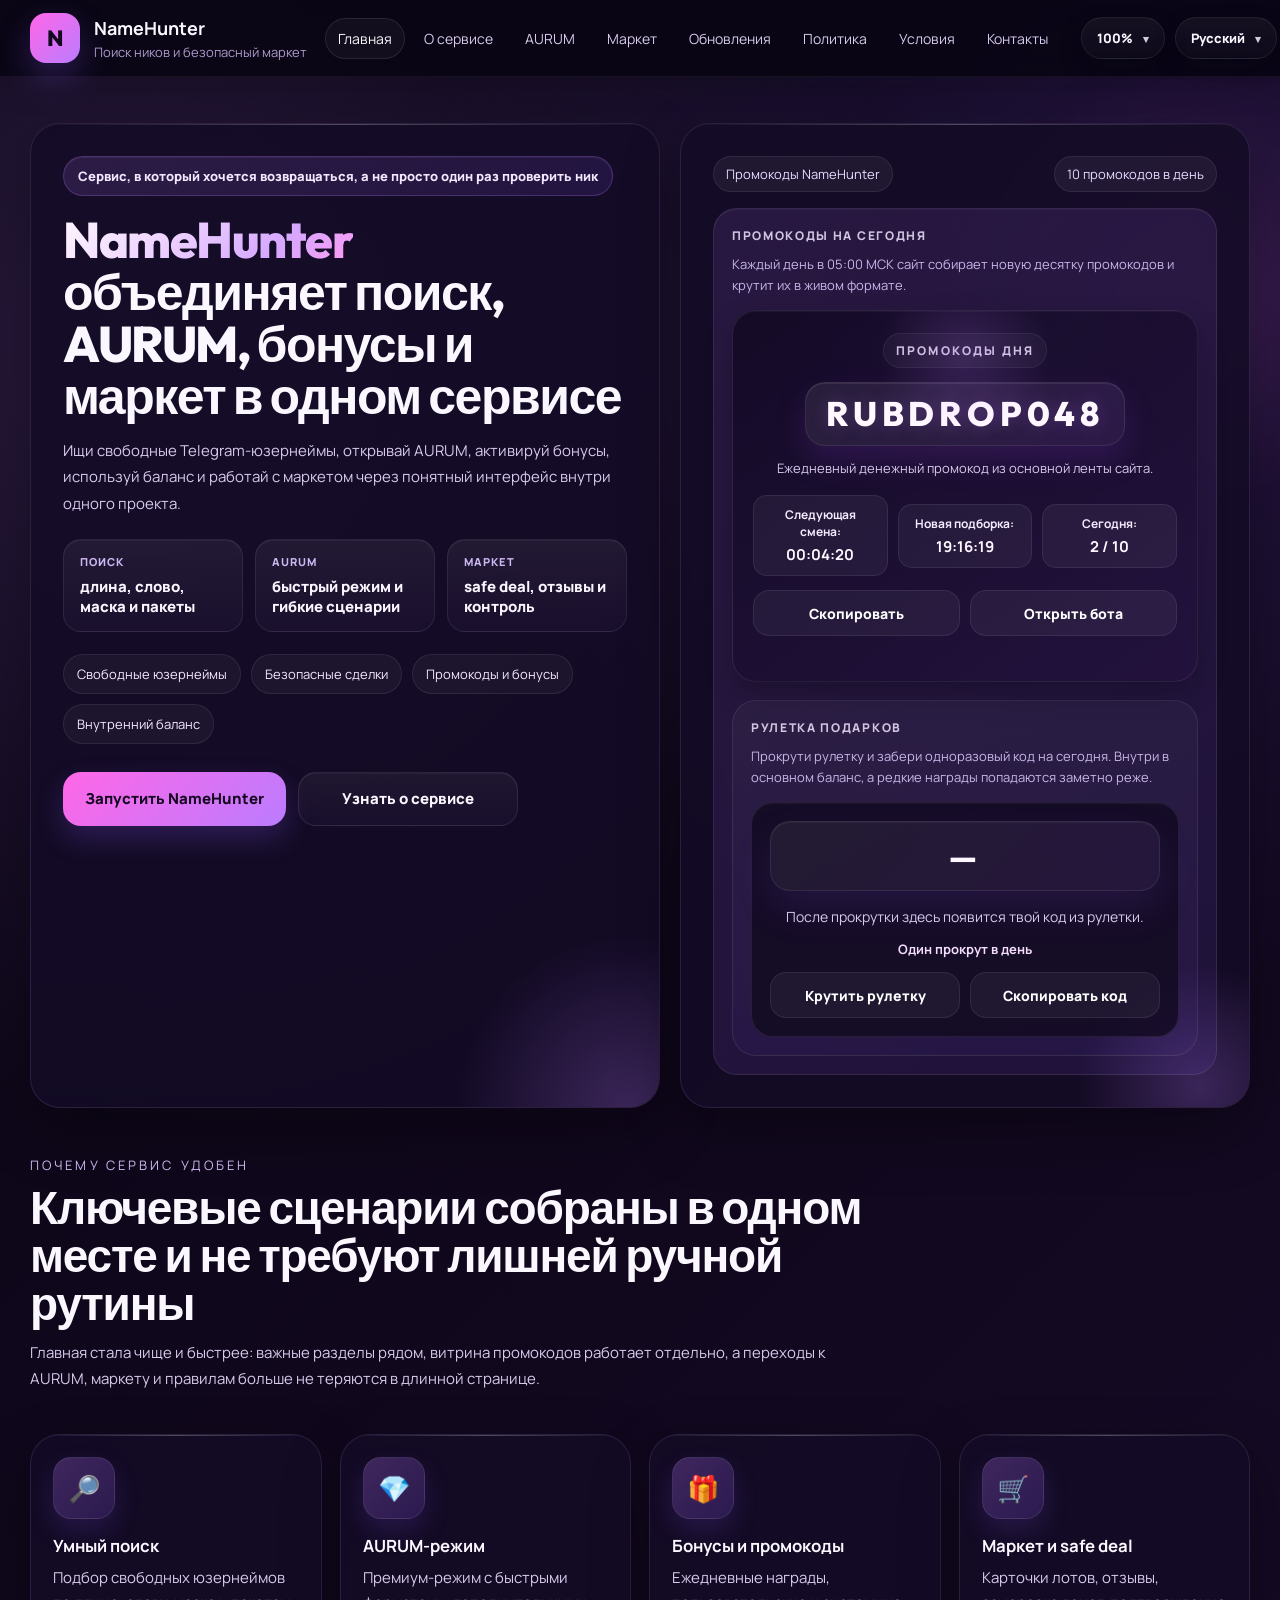
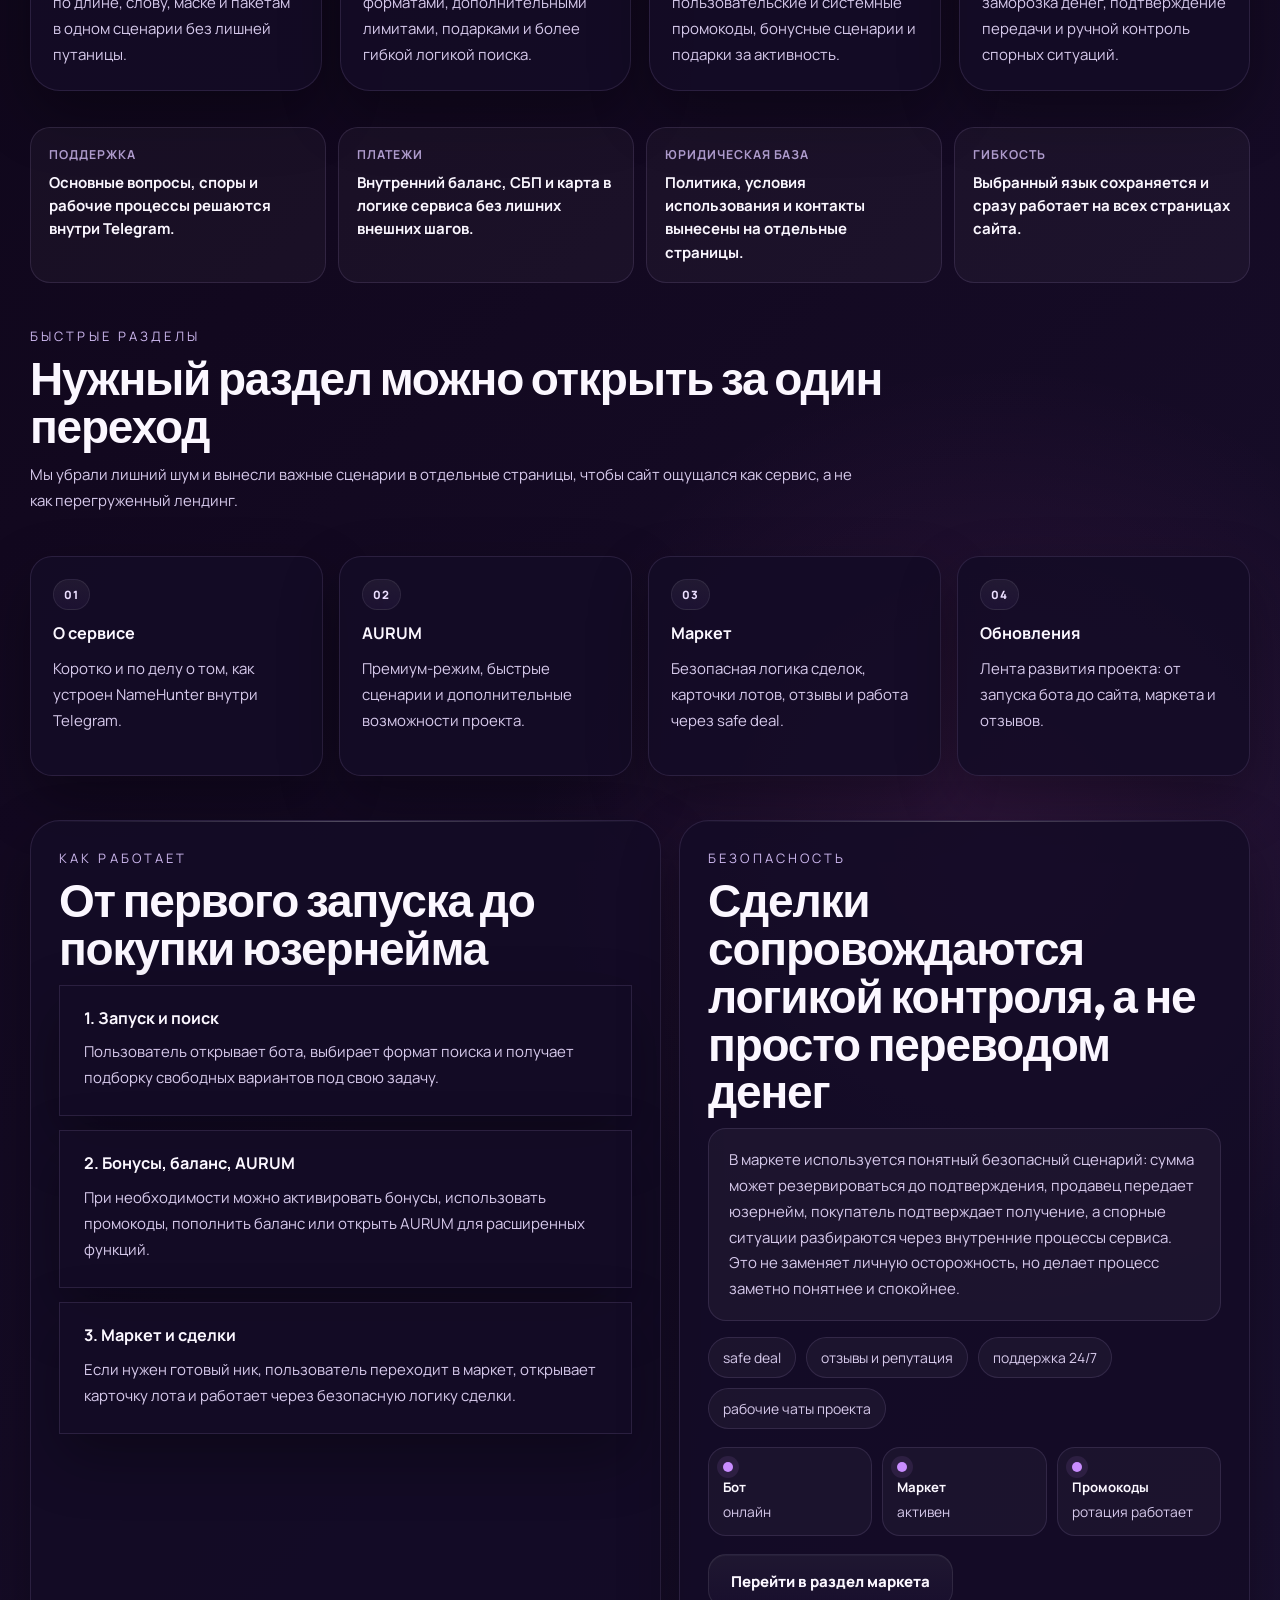
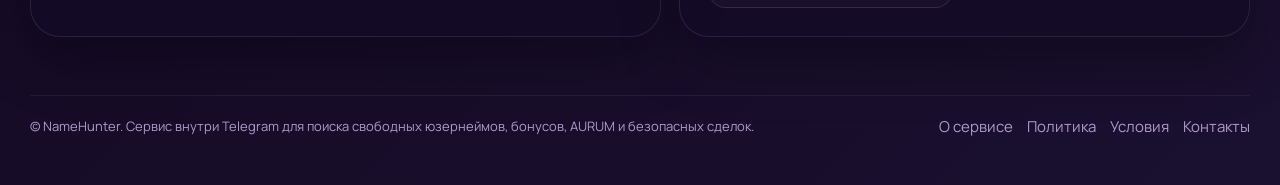
==== commit 43246b73: "Update index.html" ====
--- a/index.html
+++ b/index.html
@@ -1,454 +1,469 @@
-﻿<!doctype html>
-<html lang="ru">
-<head>
-  <meta charset="UTF-8" />
-  <meta name="viewport" content="width=device-width, initial-scale=1.0" />
-  <meta name="aurapay" content="69d579a39e07e">
-  <title data-i18n="index.title">NameHunter</title>
-  <meta name="description" data-i18n-content="index.desc" content="NameHunter - сервис внутри Telegram для поиска юзернеймов, AURUM, бонусов, безопасных сделок и маркета." />
-  <link rel="preconnect" href="https://fonts.googleapis.com">
-  <link rel="preconnect" href="https://fonts.gstatic.com" crossorigin>
-  <link rel="stylesheet" href="./assets/styles.css" />
-</head>
-<body>
-  <header class="topbar">
-    <div class="container topbar-inner">
-      <a class="brand" href="./index.html">
-        <div class="brand-mark">N</div>
-        <div>
-          <strong>NameHunter</strong>
-          <span data-i18n="common.brand_sub">Поиск ников и безопасный маркет</span>
-        </div>
-      </a>
-      <nav class="nav">
-        <a class="is-active" href="./index.html" data-i18n="common.nav.home">Главная</a>
-        <a href="./about.html" data-i18n="common.nav.about">О сервисе</a>
-        <a href="./aurum.html" data-i18n="common.nav.aurum">AURUM</a>
-        <a href="./market.html" data-i18n="common.nav.market">Маркет</a>
-        <a href="./updates.html" data-i18n="common.nav.updates">Обновления</a>
-        <a href="./privacy.html" data-i18n="common.nav.privacy">Политика</a>
-        <a href="./terms.html" data-i18n="common.nav.terms">Условия</a>
-        <a href="./contacts.html" data-i18n="common.nav.contacts">Контакты</a>
-        <div class="nav-tools"><div class="tool-dropdown"><button class="view-trigger" type="button" id="view-trigger">Вид</button><div class="view-menu" id="view-menu"><button class="view-btn" type="button" data-density-mode="default">100%</button><button class="view-btn" type="button" data-density-mode="compact">92%</button><button class="view-btn" type="button" data-density-mode="tight">86%</button></div></div><div class="tool-dropdown"><button class="lang-trigger" type="button" id="lang-trigger">Язык</button><div class="lang-menu" id="lang-menu"><button class="lang-btn" type="button" data-lang="ru">Русский</button><button class="lang-btn" type="button" data-lang="en">English</button><button class="lang-btn" type="button" data-lang="es">Español</button></div></div></div>
-      </nav>
-    </div>
-  </header>
-
-  <main>
-    <section class="hero">
-      <div class="container hero-grid">
-        <div class="hero-card glass fade">
-          <div class="badge" data-i18n="index.badge">Сервис, в который хочется возвращаться, а не просто один раз проверить ник</div>
-          <h1><span class="gradient">NameHunter</span><br><span data-i18n="index.h1">объединяет поиск, AURUM, бонусы и маркет в одном сервисе</span></h1>
-          <p class="hero-text" data-i18n="index.intro">Ищи свободные Telegram-юзернеймы, открывай AURUM, активируй бонусы, используй баланс и работай с маркетом через понятный интерфейс внутри одного проекта.</p>
-          <div class="hero-stats">
-            <div class="hero-stat"><strong data-i18n="index.stat1t">Поиск</strong><span data-i18n="index.stat1d">длина, слово, маска и пакеты</span></div>
-            <div class="hero-stat"><strong data-i18n="index.stat2t">AURUM</strong><span data-i18n="index.stat2d">быстрый режим и гибкие сценарии</span></div>
-            <div class="hero-stat"><strong data-i18n="index.stat3t">Маркет</strong><span data-i18n="index.stat3d">safe deal, отзывы и контроль</span></div>
-          </div>
-          <div class="tags">
-            <span data-i18n="index.tag1">Свободные юзернеймы</span>
-            <span data-i18n="index.tag2">Безопасные сделки</span>
-            <span data-i18n="index.tag3">Промокоды и бонусы</span>
-            <span data-i18n="index.tag4">Внутренний баланс</span>
-          </div>
-          <div class="actions">
-            <a class="btn primary" href="https://t.me/NameHunterRobot" target="_blank" rel="noopener noreferrer" data-i18n="index.cta1">Запустить NameHunter</a>
-            <a class="btn secondary" href="./about.html" data-i18n="index.cta2">Узнать о сервисе</a>
-          </div>
-        </div>
-
-        <aside class="promo-stage glass fade d1">
-          <div class="stage-top">
-            <span class="stage-pill" data-i18n="index.promoTop1">Промокоды NameHunter</span>
-            <span class="stage-pill" data-i18n="index.promoTop2">10 промокодов в день</span>
-          </div>
-          <div class="promo-box">
-            <div class="promo-kicker" data-i18n="index.promoKick">Промокоды на сегодня</div>
-            <div class="promo-subline" data-i18n="index.promoSub">Каждый день в 05:00 МСК сайт собирает новую десятку промокодов и крутит их в живом формате.</div>
-            <div class="promo-rotator" id="promo-rotator">
-              <div class="promo-label" data-i18n="common.promo_day">Промокоды дня</div>
-              <div class="promo-code" id="promo-code">HUNTER10</div>
-              <div class="promo-note" id="promo-note">Стартовый дроп для быстрого входа в NameHunter.</div>
-              <div class="promo-meta">
-                <div class="promo-timer"><span data-i18n="common.next_switch">Следующая смена:</span> <b id="promo-timer">10с</b></div>
-                <div class="promo-timer"><span data-i18n="common.daily_refresh">Новая подборка:</span> <b id="promo-day-reset">00:00:00</b></div>
-                <div class="promo-status"><span data-i18n="common.today_count">Сегодня:</span> <b id="promo-day-count">1 / 10</b></div>
-              </div>
-              <div class="promo-tools">
-                <button class="promo-copy" id="promo-copy" type="button" data-i18n="common.copy">Скопировать</button>
-                <a class="promo-open" href="https://t.me/NameHunterRobot" target="_blank" rel="noopener noreferrer" data-i18n="common.open_bot">Открыть бота</a>
-              </div>
-              <div class="promo-toast" id="promo-toast" data-i18n="common.copied">Промокод скопирован</div>
-            </div>
-          </div>
-        </aside>
-      </div>
-    </section>
-
-    <section class="section">
-      <div class="container section-shell">
-        <div class="head fade">
-          <div class="kicker" data-i18n="index.whyKick">Почему сервис удобен</div>
-          <h2 class="title" data-i18n="index.whyTitle">Ключевые сценарии собраны в одном месте и не требуют лишней ручной рутины</h2>
-          <p class="subtitle" data-i18n="index.whySub">Главная стала чище и быстрее: важные разделы рядом, витрина промокодов работает отдельно, а переходы к AURUM, маркету и правилам больше не теряются в длинной странице.</p>
-        </div>
-        <div class="feature-grid">
-          <article class="card glass feature-card fade d1"><div class="icon">🔎</div><h3 data-i18n="index.f1t">Умный поиск</h3><p data-i18n="index.f1d">Подбор свободных юзернеймов по длине, слову, маске и пакетам в одном сценарии без лишней путаницы.</p></article>
-          <article class="card glass feature-card fade d2"><div class="icon">💎</div><h3 data-i18n="index.f2t">AURUM-режим</h3><p data-i18n="index.f2d">Премиум-режим с быстрыми форматами, дополнительными лимитами, подарками и более гибкой логикой поиска.</p></article>
-          <article class="card glass feature-card fade d3"><div class="icon">🎁</div><h3 data-i18n="index.f3t">Бонусы и промокоды</h3><p data-i18n="index.f3d">Ежедневные награды, пользовательские и системные промокоды, бонусные сценарии и подарки за активность.</p></article>
-          <article class="card glass feature-card fade d1"><div class="icon">🛒</div><h3 data-i18n="index.f4t">Маркет и safe deal</h3><p data-i18n="index.f4d">Карточки лотов, отзывы, заморозка денег, подтверждение передачи и ручной контроль спорных ситуаций.</p></article>
-        </div>
-        <div class="stat-strip fade d2">
-          <div class="stat-tile"><strong data-i18n="index.st1t">Поддержка</strong><span data-i18n="index.st1d">Основные вопросы, споры и рабочие процессы решаются внутри Telegram.</span></div>
-          <div class="stat-tile"><strong data-i18n="index.st2t">Платежи</strong><span data-i18n="index.st2d">Внутренний баланс, СБП и карта в логике сервиса без лишних внешних шагов.</span></div>
-          <div class="stat-tile"><strong data-i18n="index.st3t">Юридическая база</strong><span data-i18n="index.st3d">Политика, условия использования и контакты вынесены на отдельные страницы.</span></div>
-          <div class="stat-tile"><strong data-i18n="index.st4t">Гибкость</strong><span data-i18n="index.st4d">Выбранный язык сохраняется и сразу работает на всех страницах сайта.</span></div>
-        </div>
-      </div>
-    </section>
-
-    <section class="section">
-      <div class="container section-shell">
-        <div class="head fade">
-          <div class="kicker" data-i18n="index.quickKick">Быстрые разделы</div>
-          <h2 class="title" data-i18n="index.quickTitle">Нужный раздел можно открыть за один переход</h2>
-          <p class="subtitle" data-i18n="index.quickSub">Мы убрали лишний шум и вынесли важные сценарии в отдельные страницы, чтобы сайт ощущался как сервис, а не как перегруженный лендинг.</p>
-        </div>
-        <div class="quick-grid">
-          <a class="quick-card glass fade d1" href="./about.html"><span class="quick-mark">01</span><h3 data-i18n="index.q1t">О сервисе</h3><p data-i18n="index.q1d">Коротко и по делу о том, как устроен NameHunter внутри Telegram.</p></a>
-          <a class="quick-card glass fade d2" href="./aurum.html"><span class="quick-mark">02</span><h3 data-i18n="index.q2t">AURUM</h3><p data-i18n="index.q2d">Премиум-режим, быстрые сценарии и дополнительные возможности проекта.</p></a>
-          <a class="quick-card glass fade d3" href="./market.html"><span class="quick-mark">03</span><h3 data-i18n="index.q3t">Маркет</h3><p data-i18n="index.q3d">Безопасная логика сделок, карточки лотов, отзывы и работа через safe deal.</p></a>
-          <a class="quick-card glass fade d1" href="./updates.html"><span class="quick-mark">04</span><h3 data-i18n="index.q4t">Обновления</h3><p data-i18n="index.q4d">Лента развития проекта: от запуска бота до сайта, маркета и отзывов.</p></a>
-        </div>
-      </div>
-    </section>
-
-    <section class="section">
-      <div class="container split-grid">
-        <article class="card glass fade d1">
-          <div class="kicker" data-i18n="index.howKick">Как работает</div>
-          <h2 class="title" style="margin-bottom:12px;" data-i18n="index.howTitle">От первого запуска до покупки юзернейма</h2>
-          <div class="doc-grid" style="grid-template-columns: 1fr; gap: 14px;">
-            <div class="doc-card glass"><h3 data-i18n="index.hstep1t">1. Запуск и поиск</h3><p data-i18n="index.hstep1d">Пользователь открывает бота, выбирает формат поиска и получает подборку свободных вариантов под свою задачу.</p></div>
-            <div class="doc-card glass"><h3 data-i18n="index.hstep2t">2. Бонусы, баланс, AURUM</h3><p data-i18n="index.hstep2d">При необходимости можно активировать бонусы, использовать промокоды, пополнить баланс или открыть AURUM для расширенных функций.</p></div>
-            <div class="doc-card glass"><h3 data-i18n="index.hstep3t">3. Маркет и сделки</h3><p data-i18n="index.hstep3d">Если нужен готовый ник, пользователь переходит в маркет, открывает карточку лота и работает через безопасную логику сделки.</p></div>
-          </div>
-        </article>
-        <article class="card glass fade d2">
-          <div class="kicker" data-i18n="index.safeKick">Безопасность</div>
-          <h2 class="title" style="margin-bottom:12px;" data-i18n="index.safeTitle">Сделки сопровождаются логикой контроля, а не просто переводом денег</h2>
-          <div class="notice-strong" data-i18n="index.safeBody">В маркете используется понятный безопасный сценарий: сумма может резервироваться до подтверждения, продавец передает юзернейм, покупатель подтверждает получение, а спорные ситуации разбираются через внутренние процессы сервиса. Это не заменяет личную осторожность, но делает процесс заметно понятнее и спокойнее.</div>
-          <div class="pill-list" style="margin-top:16px;">
-            <span data-i18n="index.safeP1">safe deal</span>
-            <span data-i18n="index.safeP2">отзывы и репутация</span>
-            <span data-i18n="index.safeP3">поддержка 24/7</span>
-            <span data-i18n="index.safeP4">рабочие чаты проекта</span>
-          </div>
-          <div class="status-board" style="margin-top:18px;">
-            <div class="status-item"><span class="status-dot live"></span><b data-i18n="index.sb1t">Бот</b><span data-i18n="index.sb1d">онлайн</span></div>
-            <div class="status-item"><span class="status-dot live"></span><b data-i18n="index.sb2t">Маркет</b><span data-i18n="index.sb2d">активен</span></div>
-            <div class="status-item"><span class="status-dot live"></span><b data-i18n="index.sb3t">Промокоды</b><span data-i18n="index.sb3d">ротация работает</span></div>
-          </div>
-          <div class="actions" style="margin-top:18px;"><a class="btn secondary" href="./market.html" data-i18n="index.safeBtn">Перейти в раздел маркета</a></div>
-        </article>
-      </div>
-    </section>
-  </main>
-
-  <footer>
-    <div class="container footer">
-      <div class="footer-note" data-i18n="common.footer_service">© NameHunter. Сервис внутри Telegram для поиска свободных юзернеймов, бонусов, AURUM и безопасных сделок.</div>
-      <div class="links">
-        <a href="./about.html" data-i18n="common.nav.about">О сервисе</a>
-        <a href="./privacy.html" data-i18n="common.nav.privacy">Политика</a>
-        <a href="./terms.html" data-i18n="common.nav.terms">Условия</a>
-        <a href="./contacts.html" data-i18n="common.nav.contacts">Контакты</a>
-      </div>
-    </div>
-  </footer>
-
-  <script id="i18n-data" type="application/json">
-{
-  "ru": {
-    "common": {
-      "brand_sub":"Поиск ников и безопасный маркет",
-      "nav":{"home":"Главная","about":"О сервисе","aurum":"AURUM","market":"Маркет","updates":"Обновления","privacy":"Политика","terms":"Условия","contacts":"Контакты"},
-      "footer_service":"© NameHunter. Сервис внутри Telegram для поиска свободных юзернеймов, бонусов, AURUM и безопасных сделок.",
-      "open_bot":"Открыть бота",
-      "copied":"Промокод скопирован",
-      "copy":"Скопировать",
-      "copied_btn":"Скопировано",
-      "error_btn":"Ошибка",
-      "live":"LIVE",
-      "next_switch":"Следующая смена:",
-      "promo_day":"Промокоды дня"
-    },
-    "index": {
-      "title":"NameHunter",
-      "desc":"NameHunter - сервис внутри Telegram для поиска юзернеймов, AURUM, бонусов, безопасных сделок и маркета.",
-      "badge":"Сервис, в который хочется возвращаться, а не просто один раз проверить ник",
-      "h1":"объединяет поиск, AURUM, бонусы и маркет в одном сервисе",
-      "intro":"Ищи свободные Telegram-юзернеймы, открывай AURUM, активируй бонусы, используй баланс и работай с маркетом через понятный интерфейс внутри одного проекта.",
-      "stat1t":"Поиск",
-      "stat1d":"длина, слово, маска и пакеты",
-      "stat2t":"AURUM",
-      "stat2d":"быстрый режим и гибкие сценарии",
-      "stat3t":"Маркет",
-      "stat3d":"safe deal, отзывы и контроль",
-      "tag1":"Свободные юзернеймы",
-      "tag2":"Безопасные сделки",
-      "tag3":"Промокоды и бонусы",
-      "tag4":"Внутренний баланс",
-      "cta1":"Запустить NameHunter",
-      "cta2":"Узнать о сервисе",
-      "promoTop1":"Промокоды NameHunter",
-      "promoTop2":"10 промокодов в день",
-      "promoKick":"Промокоды на сегодня",
-      "promoSub":"Каждый день в 05:00 МСК сайт собирает новую десятку промокодов и крутит их в живом формате.",
-      "promoStatus":"Статус:",
-      "whyKick":"Почему сервис удобен",
-      "whyTitle":"Ключевые сценарии собраны в одном месте и не требуют лишней ручной рутины",
-      "whySub":"Главная стала чище и быстрее: важные разделы рядом, витрина промокодов работает отдельно, а переходы к AURUM, маркету и правилам больше не теряются в длинной странице.",
-      "f1t":"Умный поиск",
-      "f1d":"Подбор свободных юзернеймов по длине, слову, маске и пакетам в одном сценарии без лишней путаницы.",
-      "f2t":"AURUM-режим",
-      "f2d":"Премиум-режим с быстрыми форматами, дополнительными лимитами, подарками и более гибкой логикой поиска.",
-      "f3t":"Бонусы и промокоды",
-      "f3d":"Ежедневные награды, пользовательские и системные промокоды, бонусные сценарии и подарки за активность.",
-      "f4t":"Маркет и safe deal",
-      "f4d":"Карточки лотов, отзывы, заморозка денег, подтверждение передачи и ручной контроль спорных ситуаций.",
-      "st1t":"Поддержка",
-      "st1d":"Основные вопросы, споры и рабочие процессы решаются внутри Telegram.",
-      "st2t":"Платежи",
-      "st2d":"Внутренний баланс, СБП и карта в логике сервиса без лишних внешних шагов.",
-      "st3t":"Юридическая база",
-      "st3d":"Политика, условия использования и контакты вынесены на отдельные страницы.",
-      "st4t":"Гибкость",
-      "st4d":"Выбранный язык сохраняется и сразу работает на всех страницах сайта.",
-      "quickKick":"Быстрые разделы",
-      "quickTitle":"Нужный раздел можно открыть за один переход",
-      "quickSub":"Мы убрали лишний шум и вынесли важные сценарии в отдельные страницы, чтобы сайт ощущался как сервис, а не как перегруженный лендинг.",
-      "q1t":"О сервисе",
-      "q1d":"Коротко и по делу о том, как устроен NameHunter внутри Telegram.",
-      "q2t":"AURUM",
-      "q2d":"Премиум-режим, быстрые сценарии и дополнительные возможности проекта.",
-      "q3t":"Маркет",
-      "q3d":"Безопасная логика сделок, карточки лотов, отзывы и работа через safe deal.",
-      "q4t":"Обновления",
-      "q4d":"Лента развития проекта: от запуска бота до сайта, маркета и отзывов.",
-      "howKick":"Как работает",
-      "howTitle":"От первого запуска до покупки юзернейма",
-      "hstep1t":"1. Запуск и поиск",
-      "hstep1d":"Пользователь открывает бота, выбирает формат поиска и получает подборку свободных вариантов под свою задачу.",
-      "hstep2t":"2. Бонусы, баланс, AURUM",
-      "hstep2d":"При необходимости можно активировать бонусы, использовать промокоды, пополнить баланс или открыть AURUM для расширенных функций.",
-      "hstep3t":"3. Маркет и сделки",
-      "hstep3d":"Если нужен готовый ник, пользователь переходит в маркет, открывает карточку лота и работает через безопасную логику сделки.",
-      "safeKick":"Безопасность",
-      "safeTitle":"Сделки сопровождаются логикой контроля, а не просто переводом денег",
-      "safeBody":"В маркете используется понятный безопасный сценарий: сумма может резервироваться до подтверждения, продавец передает юзернейм, покупатель подтверждает получение, а спорные ситуации разбираются через внутренние процессы сервиса. Это не заменяет личную осторожность, но делает процесс заметно понятнее и спокойнее.",
-      "safeP1":"safe deal",
-      "safeP2":"отзывы и репутация",
-      "safeP3":"поддержка 24/7",
-      "safeP4":"рабочие чаты проекта",
-      "sb1t":"Бот",
-      "sb1d":"онлайн",
-      "sb2t":"Маркет",
-      "sb2d":"активен",
-      "sb3t":"Промокоды",
-      "sb3d":"ротация работает",
-      "safeBtn":"Перейти в раздел маркета"
-    }
-  },
-  "en": {
-    "common": {
-      "brand_sub":"Username search and safe marketplace",
-      "nav":{"home":"Home","about":"About","aurum":"AURUM","market":"Market","updates":"Updates","privacy":"Privacy","terms":"Terms","contacts":"Contacts"},
-      "footer_service":"© NameHunter. A Telegram service for free username search, bonuses, AURUM and safe deals.",
-      "open_bot":"Open bot",
-      "copied":"Promo code copied",
-      "copy":"Copy",
-      "copied_btn":"Copied",
-      "error_btn":"Error",
-      "live":"LIVE",
-      "next_switch":"Next change:",
-      "promo_day":"Promo codes of the day"
-    },
-    "index": {
-      "title":"NameHunter",
-      "desc":"NameHunter is a Telegram service for username search, AURUM, bonuses, safe deals and marketplace.",
-      "badge":"A service you want to return to, not just check once",
-      "h1":"combines search, AURUM, bonuses and the marketplace in one service",
-      "intro":"Search free Telegram usernames, enable AURUM, activate bonuses, use internal balance and work with the marketplace through one clear interface.",
-      "stat1t":"Search",
-      "stat1d":"length, word, mask and package search",
-      "stat2t":"AURUM",
-      "stat2d":"fast mode and flexible flows",
-      "stat3t":"Market",
-      "stat3d":"safe deal, reviews and control",
-      "tag1":"Free usernames",
-      "tag2":"Safe deals",
-      "tag3":"Promo codes and bonuses",
-      "tag4":"Internal balance",
-      "cta1":"Launch NameHunter",
-      "cta2":"Learn about the service",
-      "promoTop1":"NameHunter promo codes",
-      "promoTop2":"10 promo codes per day",
-      "promoKick":"Today's promo set",
-      "promoSub":"Every day at 05:00 MSK the site builds a new set of ten promo codes and rotates them live.",
-      "promoStatus":"Status:",
-      "whyKick":"Why it feels convenient",
-      "whyTitle":"Core scenarios stay in one place without extra manual routine",
-      "whySub":"The homepage is cleaner and faster now: key sections are close, promo rotation is separate, and paths to AURUM, market and legal pages are easier to find.",
-      "f1t":"Smart search",
-      "f1d":"Find free usernames by length, word, mask and packages in one clear scenario.",
-      "f2t":"AURUM mode",
-      "f2d":"Premium mode with faster flows, extra limits, gifts and more flexible search logic.",
-      "f3t":"Bonuses and promo codes",
-      "f3d":"Daily rewards, user and system promo codes, bonus flows and activity gifts.",
-      "f4t":"Marketplace and safe deal",
-      "f4d":"Lot cards, reviews, frozen funds, transfer confirmation and manual dispute control.",
-      "st1t":"Support",
-      "st1d":"Core questions, disputes and workflows are handled inside Telegram.",
-      "st2t":"Payments",
-      "st2d":"Internal balance, SBP and card payments stay inside the service logic.",
-      "st3t":"Legal base",
-      "st3d":"Privacy, terms and contact info live on dedicated pages.",
-      "st4t":"Flexibility",
-      "st4d":"The selected language is saved and instantly works across all pages.",
-      "quickKick":"Quick sections",
-      "quickTitle":"Open the needed section in one move",
-      "quickSub":"We removed extra noise and split the key scenarios into separate pages so the website feels like a real service, not an overloaded landing page.",
-      "q1t":"About",
-      "q1d":"A short and clear overview of how NameHunter works inside Telegram.",
-      "q2t":"AURUM",
-      "q2d":"Premium mode, faster flows and extra project features.",
-      "q3t":"Market",
-      "q3d":"Safe deal logic, lot cards, reviews and controlled transfer flow.",
-      "q4t":"Updates",
-      "q4d":"Project timeline from bot launch to site, market and review system.",
-      "howKick":"How it works",
-      "howTitle":"From first launch to buying a username",
-      "hstep1t":"1. Launch and search",
-      "hstep1d":"The user opens the bot, chooses a search format and gets a selection of free options for the task.",
-      "hstep2t":"2. Bonuses, balance, AURUM",
-      "hstep2d":"If needed, the user activates bonuses, applies promo codes, tops up balance or enables AURUM.",
-      "hstep3t":"3. Market and deals",
-      "hstep3d":"If a ready-made username is needed, the user opens the market and works through a safe deal flow.",
-      "safeKick":"Safety",
-      "safeTitle":"Deals are backed by control logic, not just a money transfer",
-      "safeBody":"The marketplace uses a clear safer flow: funds may be reserved until confirmation, the seller transfers the username, the buyer confirms receipt, and disputes are handled through internal service processes. It does not replace personal caution, but it makes the process much clearer and calmer.",
-      "safeP1":"safe deal",
-      "safeP2":"reviews and reputation",
-      "safeP3":"24/7 support",
-      "safeP4":"project work chats",
-      "sb1t":"Bot",
-      "sb1d":"online",
-      "sb2t":"Market",
-      "sb2d":"active",
-      "sb3t":"Promo codes",
-      "sb3d":"rotation running",
-      "safeBtn":"Open market section"
-    }
-  },
-  "es": {
-    "common": {
-      "brand_sub":"Busqueda de nombres y mercado seguro",
-      "nav":{"home":"Inicio","about":"Servicio","aurum":"AURUM","market":"Mercado","updates":"Actualizaciones","privacy":"Privacidad","terms":"Condiciones","contacts":"Contactos"},
-      "footer_service":"© NameHunter. Un servicio de Telegram para buscar usernames libres, bonos, AURUM y operaciones seguras.",
-      "open_bot":"Abrir bot",
-      "copied":"Codigo promocional copiado",
-      "copy":"Copiar",
-      "copied_btn":"Copiado",
-      "error_btn":"Error",
-      "live":"LIVE",
-      "next_switch":"Siguiente cambio:",
-      "promo_day":"Promocodes del dia"
-    },
-    "index": {
-      "title":"NameHunter",
-      "desc":"NameHunter es un servicio de Telegram para buscar usernames, AURUM, bonos, operaciones seguras y mercado.",
-      "badge":"Un servicio al que quieres volver, no solo revisar una vez",
-      "h1":"une busqueda, AURUM, bonos y mercado en un solo servicio",
-      "intro":"Busca usernames libres de Telegram, activa AURUM, usa bonos, saldo interno y trabaja con el mercado desde una interfaz clara.",
-      "stat1t":"Busqueda",
-      "stat1d":"longitud, palabra, mascara y paquetes",
-      "stat2t":"AURUM",
-      "stat2d":"modo rapido y flujos flexibles",
-      "stat3t":"Mercado",
-      "stat3d":"safe deal, reseñas y control",
-      "tag1":"Usernames libres",
-      "tag2":"Operaciones seguras",
-      "tag3":"Promocodes y bonos",
-      "tag4":"Saldo interno",
-      "cta1":"Abrir NameHunter",
-      "cta2":"Conocer el servicio",
-      "promoTop1":"Promocodes NameHunter",
-      "promoTop2":"10 promocodes por dia",
-      "promoKick":"Promocodes de hoy",
-      "promoSub":"Cada dia a las 05:00 MSK el sitio forma una nueva decena de promocodes y la rota en vivo.",
-      "promoStatus":"Estado:",
-      "whyKick":"Por que es comodo",
-      "whyTitle":"Los escenarios clave estan reunidos en un solo lugar sin rutina manual extra",
-      "whySub":"La pagina principal ahora es mas limpia y rapida: secciones importantes cerca, la rotacion de promocodes separada y accesos mas claros a AURUM, mercado y reglas.",
-      "f1t":"Busqueda inteligente",
-      "f1d":"Seleccion de usernames libres por longitud, palabra, mascara y paquetes en un solo flujo.",
-      "f2t":"Modo AURUM",
-      "f2d":"Modo premium con flujos mas rapidos, limites extra, regalos y busqueda mas flexible.",
-      "f3t":"Bonos y promocodes",
-      "f3d":"Recompensas diarias, promocodes del sistema y del usuario, bonus y regalos por actividad.",
-      "f4t":"Mercado y safe deal",
-      "f4d":"Tarjetas de lotes, reseñas, congelacion del dinero, confirmacion de entrega y control manual de disputas.",
-      "st1t":"Soporte",
-      "st1d":"Preguntas clave, disputas y flujos de trabajo se resuelven dentro de Telegram.",
-      "st2t":"Pagos",
-      "st2d":"Saldo interno, SBP y tarjeta dentro de la logica del servicio.",
-      "st3t":"Base legal",
-      "st3d":"Privacidad, condiciones y contactos en paginas separadas.",
-      "st4t":"Flexibilidad",
-      "st4d":"El idioma elegido se guarda y funciona en todas las paginas.",
-      "quickKick":"Secciones rapidas",
-      "quickTitle":"Abre la seccion necesaria en un solo paso",
-      "quickSub":"Quitamos ruido visual y separamos los escenarios clave en paginas individuales para que el sitio se sienta como un servicio real.",
-      "q1t":"Servicio",
-      "q1d":"Resumen breve y claro de como funciona NameHunter dentro de Telegram.",
-      "q2t":"AURUM",
-      "q2d":"Modo premium, flujos mas rapidos y funciones extra del proyecto.",
-      "q3t":"Mercado",
-      "q3d":"Logica safe deal, tarjetas de lotes, reseñas y entrega controlada.",
-      "q4t":"Actualizaciones",
-      "q4d":"Linea del proyecto desde el bot hasta el sitio, mercado y reseñas.",
-      "howKick":"Como funciona",
-      "howTitle":"Desde el primer inicio hasta comprar un username",
-      "hstep1t":"1. Inicio y busqueda",
-      "hstep1d":"El usuario abre el bot, elige un formato de busqueda y recibe una seleccion de variantes libres.",
-      "hstep2t":"2. Bonos, saldo, AURUM",
-      "hstep2d":"Si hace falta, el usuario activa bonos, aplica promocodes, recarga saldo o abre AURUM.",
-      "hstep3t":"3. Mercado y operaciones",
-      "hstep3d":"Si hace falta un username ya listo, el usuario abre el mercado y trabaja mediante una operacion segura.",
-      "safeKick":"Seguridad",
-      "safeTitle":"Las operaciones tienen logica de control, no solo transferencia de dinero",
-      "safeBody":"El mercado usa un flujo mas claro y seguro: el dinero puede reservarse hasta la confirmacion, el vendedor transfiere el username, el comprador confirma y las disputas se resuelven mediante procesos internos del servicio. No sustituye la prudencia personal, pero hace el proceso mucho mas claro y tranquilo.",
-      "safeP1":"safe deal",
-      "safeP2":"reseñas y reputacion",
-      "safeP3":"soporte 24/7",
-      "safeP4":"chats de trabajo",
-      "sb1t":"Bot",
-      "sb1d":"online",
-      "sb2t":"Mercado",
-      "sb2d":"activo",
-      "sb3t":"Promocodes",
-      "sb3d":"rotacion activa",
-      "safeBtn":"Abrir la seccion del mercado"
-    }
-  }
-}
-  </script>
-  <script src="./assets/app.js"></script>
-</body>
+<!doctype html>
+<html lang="ru">
+<head>
+  <meta charset="UTF-8" />
+  <meta name="viewport" content="width=device-width, initial-scale=1.0" />
+  <meta name="aurapay" content="69d579a39e07e">
+  <title data-i18n="index.title">NameHunter</title>
+  <meta name="description" data-i18n-content="index.desc" content="NameHunter - сервис внутри Telegram для поиска юзернеймов, AURUM, бонусов, безопасных сделок и маркета." />
+  <link rel="preconnect" href="https://fonts.googleapis.com">
+  <link rel="preconnect" href="https://fonts.gstatic.com" crossorigin>
+  <link rel="stylesheet" href="./assets/styles.css" />
+</head>
+<body>
+  <header class="topbar">
+    <div class="container topbar-inner">
+      <a class="brand" href="./index.html">
+        <div class="brand-mark">N</div>
+        <div>
+          <strong>NameHunter</strong>
+          <span data-i18n="common.brand_sub">Поиск ников и безопасный маркет</span>
+        </div>
+      </a>
+      <nav class="nav">
+        <a class="is-active" href="./index.html" data-i18n="common.nav.home">Главная</a>
+        <a href="./about.html" data-i18n="common.nav.about">О сервисе</a>
+        <a href="./aurum.html" data-i18n="common.nav.aurum">AURUM</a>
+        <a href="./market.html" data-i18n="common.nav.market">Маркет</a>
+        <a href="./updates.html" data-i18n="common.nav.updates">Обновления</a>
+        <a href="./privacy.html" data-i18n="common.nav.privacy">Политика</a>
+        <a href="./terms.html" data-i18n="common.nav.terms">Условия</a>
+        <a href="./contacts.html" data-i18n="common.nav.contacts">Контакты</a>
+        <div class="nav-tools"><div class="tool-dropdown"><button class="view-trigger" type="button" id="view-trigger">Вид</button><div class="view-menu" id="view-menu"><button class="view-btn" type="button" data-density-mode="default">100%</button><button class="view-btn" type="button" data-density-mode="compact">92%</button><button class="view-btn" type="button" data-density-mode="tight">86%</button></div></div><div class="tool-dropdown"><button class="lang-trigger" type="button" id="lang-trigger">Язык</button><div class="lang-menu" id="lang-menu"><button class="lang-btn" type="button" data-lang="ru">Русский</button><button class="lang-btn" type="button" data-lang="en">English</button><button class="lang-btn" type="button" data-lang="es">Español</button></div></div></div>
+      </nav>
+    </div>
+  </header>
+
+  <main>
+    <section class="hero">
+      <div class="container hero-grid">
+        <div class="hero-card glass fade">
+          <div class="badge" data-i18n="index.badge">Сервис, в который хочется возвращаться, а не просто один раз проверить ник</div>
+          <h1><span class="gradient">NameHunter</span><br><span data-i18n="index.h1">объединяет поиск, AURUM, бонусы и маркет в одном сервисе</span></h1>
+          <p class="hero-text" data-i18n="index.intro">Ищи свободные Telegram-юзернеймы, открывай AURUM, активируй бонусы, используй баланс и работай с маркетом через понятный интерфейс внутри одного проекта.</p>
+          <div class="hero-stats">
+            <div class="hero-stat"><strong data-i18n="index.stat1t">Поиск</strong><span data-i18n="index.stat1d">длина, слово, маска и пакеты</span></div>
+            <div class="hero-stat"><strong data-i18n="index.stat2t">AURUM</strong><span data-i18n="index.stat2d">быстрый режим и гибкие сценарии</span></div>
+            <div class="hero-stat"><strong data-i18n="index.stat3t">Маркет</strong><span data-i18n="index.stat3d">safe deal, отзывы и контроль</span></div>
+          </div>
+          <div class="tags">
+            <span data-i18n="index.tag1">Свободные юзернеймы</span>
+            <span data-i18n="index.tag2">Безопасные сделки</span>
+            <span data-i18n="index.tag3">Промокоды и бонусы</span>
+            <span data-i18n="index.tag4">Внутренний баланс</span>
+          </div>
+          <div class="actions">
+            <a class="btn primary" href="https://t.me/NameHunterRobot" target="_blank" rel="noopener noreferrer" data-i18n="index.cta1">Запустить NameHunter</a>
+            <a class="btn secondary" href="./about.html" data-i18n="index.cta2">Узнать о сервисе</a>
+          </div>
+        </div>
+
+        <aside class="promo-stage glass fade d1">
+          <div class="stage-top">
+            <span class="stage-pill" data-i18n="index.promoTop1">Промокоды NameHunter</span>
+            <span class="stage-pill" data-i18n="index.promoTop2">10 промокодов в день</span>
+          </div>
+          <div class="promo-box">
+            <div class="promo-kicker" data-i18n="index.promoKick">Промокоды на сегодня</div>
+            <div class="promo-subline" data-i18n="index.promoSub">Каждый день в 05:00 МСК сайт собирает новую десятку промокодов и крутит их в живом формате.</div>
+            <div class="promo-rotator" id="promo-rotator">
+              <div class="promo-label" data-i18n="common.promo_day">Промокоды дня</div>
+              <div class="promo-code" id="promo-code">RUBDROP001</div>
+              <div class="promo-note" id="promo-note">Ежедневный денежный промокод из основной ленты сайта.</div>
+              <div class="promo-meta">
+                <div class="promo-timer"><span data-i18n="common.next_switch">Следующая смена:</span> <b id="promo-timer">00:00:00</b></div>
+                <div class="promo-timer"><span data-i18n="common.daily_refresh">Новая подборка:</span> <b id="promo-day-reset">00:00:00</b></div>
+                <div class="promo-status"><span data-i18n="common.today_count">Сегодня:</span> <b id="promo-day-count">1 / 10</b></div>
+              </div>
+              <div class="promo-tools">
+                <button class="promo-copy" id="promo-copy" type="button" data-i18n="common.copy">Скопировать</button>
+                <a class="promo-open" href="https://t.me/NameHunterRobot" target="_blank" rel="noopener noreferrer" data-i18n="common.open_bot">Открыть бота</a>
+              </div>
+              <div class="promo-toast" id="promo-toast" data-i18n="common.copied">Промокод скопирован</div>
+            </div>
+
+            <div class="wheel-box">
+              <div class="promo-kicker">Рулетка подарков</div>
+              <div class="promo-subline">Прокрути рулетку и забери одноразовый код на сегодня. Внутри в основном баланс, а редкие награды попадаются заметно реже.</div>
+              <div class="wheel-card">
+                <div class="wheel-code" id="wheel-code">—</div>
+                <div class="wheel-note" id="wheel-note">После прокрутки здесь появится твой код из рулетки.</div>
+                <div class="wheel-status" id="wheel-status">Один прокрут в день</div>
+                <div class="promo-tools">
+                  <button class="promo-copy" id="wheel-spin" type="button">Крутить рулетку</button>
+                  <button class="promo-open" id="wheel-copy" type="button">Скопировать код</button>
+                </div>
+              </div>
+            </div>
+          </div>
+        </aside>
+      </div>
+    </section>
+
+    <section class="section">
+      <div class="container section-shell">
+        <div class="head fade">
+          <div class="kicker" data-i18n="index.whyKick">Почему сервис удобен</div>
+          <h2 class="title" data-i18n="index.whyTitle">Ключевые сценарии собраны в одном месте и не требуют лишней ручной рутины</h2>
+          <p class="subtitle" data-i18n="index.whySub">Главная стала чище и быстрее: важные разделы рядом, витрина промокодов работает отдельно, а переходы к AURUM, маркету и правилам больше не теряются в длинной странице.</p>
+        </div>
+        <div class="feature-grid">
+          <article class="card glass feature-card fade d1"><div class="icon">🔎</div><h3 data-i18n="index.f1t">Умный поиск</h3><p data-i18n="index.f1d">Подбор свободных юзернеймов по длине, слову, маске и пакетам в одном сценарии без лишней путаницы.</p></article>
+          <article class="card glass feature-card fade d2"><div class="icon">💎</div><h3 data-i18n="index.f2t">AURUM-режим</h3><p data-i18n="index.f2d">Премиум-режим с быстрыми форматами, дополнительными лимитами, подарками и более гибкой логикой поиска.</p></article>
+          <article class="card glass feature-card fade d3"><div class="icon">🎁</div><h3 data-i18n="index.f3t">Бонусы и промокоды</h3><p data-i18n="index.f3d">Ежедневные награды, пользовательские и системные промокоды, бонусные сценарии и подарки за активность.</p></article>
+          <article class="card glass feature-card fade d1"><div class="icon">🛒</div><h3 data-i18n="index.f4t">Маркет и safe deal</h3><p data-i18n="index.f4d">Карточки лотов, отзывы, заморозка денег, подтверждение передачи и ручной контроль спорных ситуаций.</p></article>
+        </div>
+        <div class="stat-strip fade d2">
+          <div class="stat-tile"><strong data-i18n="index.st1t">Поддержка</strong><span data-i18n="index.st1d">Основные вопросы, споры и рабочие процессы решаются внутри Telegram.</span></div>
+          <div class="stat-tile"><strong data-i18n="index.st2t">Платежи</strong><span data-i18n="index.st2d">Внутренний баланс, СБП и карта в логике сервиса без лишних внешних шагов.</span></div>
+          <div class="stat-tile"><strong data-i18n="index.st3t">Юридическая база</strong><span data-i18n="index.st3d">Политика, условия использования и контакты вынесены на отдельные страницы.</span></div>
+          <div class="stat-tile"><strong data-i18n="index.st4t">Гибкость</strong><span data-i18n="index.st4d">Выбранный язык сохраняется и сразу работает на всех страницах сайта.</span></div>
+        </div>
+      </div>
+    </section>
+
+    <section class="section">
+      <div class="container section-shell">
+        <div class="head fade">
+          <div class="kicker" data-i18n="index.quickKick">Быстрые разделы</div>
+          <h2 class="title" data-i18n="index.quickTitle">Нужный раздел можно открыть за один переход</h2>
+          <p class="subtitle" data-i18n="index.quickSub">Мы убрали лишний шум и вынесли важные сценарии в отдельные страницы, чтобы сайт ощущался как сервис, а не как перегруженный лендинг.</p>
+        </div>
+        <div class="quick-grid">
+          <a class="quick-card glass fade d1" href="./about.html"><span class="quick-mark">01</span><h3 data-i18n="index.q1t">О сервисе</h3><p data-i18n="index.q1d">Коротко и по делу о том, как устроен NameHunter внутри Telegram.</p></a>
+          <a class="quick-card glass fade d2" href="./aurum.html"><span class="quick-mark">02</span><h3 data-i18n="index.q2t">AURUM</h3><p data-i18n="index.q2d">Премиум-режим, быстрые сценарии и дополнительные возможности проекта.</p></a>
+          <a class="quick-card glass fade d3" href="./market.html"><span class="quick-mark">03</span><h3 data-i18n="index.q3t">Маркет</h3><p data-i18n="index.q3d">Безопасная логика сделок, карточки лотов, отзывы и работа через safe deal.</p></a>
+          <a class="quick-card glass fade d1" href="./updates.html"><span class="quick-mark">04</span><h3 data-i18n="index.q4t">Обновления</h3><p data-i18n="index.q4d">Лента развития проекта: от запуска бота до сайта, маркета и отзывов.</p></a>
+        </div>
+      </div>
+    </section>
+
+    <section class="section">
+      <div class="container split-grid">
+        <article class="card glass fade d1">
+          <div class="kicker" data-i18n="index.howKick">Как работает</div>
+          <h2 class="title" style="margin-bottom:12px;" data-i18n="index.howTitle">От первого запуска до покупки юзернейма</h2>
+          <div class="doc-grid" style="grid-template-columns: 1fr; gap: 14px;">
+            <div class="doc-card glass"><h3 data-i18n="index.hstep1t">1. Запуск и поиск</h3><p data-i18n="index.hstep1d">Пользователь открывает бота, выбирает формат поиска и получает подборку свободных вариантов под свою задачу.</p></div>
+            <div class="doc-card glass"><h3 data-i18n="index.hstep2t">2. Бонусы, баланс, AURUM</h3><p data-i18n="index.hstep2d">При необходимости можно активировать бонусы, использовать промокоды, пополнить баланс или открыть AURUM для расширенных функций.</p></div>
+            <div class="doc-card glass"><h3 data-i18n="index.hstep3t">3. Маркет и сделки</h3><p data-i18n="index.hstep3d">Если нужен готовый ник, пользователь переходит в маркет, открывает карточку лота и работает через безопасную логику сделки.</p></div>
+          </div>
+        </article>
+        <article class="card glass fade d2">
+          <div class="kicker" data-i18n="index.safeKick">Безопасность</div>
+          <h2 class="title" style="margin-bottom:12px;" data-i18n="index.safeTitle">Сделки сопровождаются логикой контроля, а не просто переводом денег</h2>
+          <div class="notice-strong" data-i18n="index.safeBody">В маркете используется понятный безопасный сценарий: сумма может резервироваться до подтверждения, продавец передает юзернейм, покупатель подтверждает получение, а спорные ситуации разбираются через внутренние процессы сервиса. Это не заменяет личную осторожность, но делает процесс заметно понятнее и спокойнее.</div>
+          <div class="pill-list" style="margin-top:16px;">
+            <span data-i18n="index.safeP1">safe deal</span>
+            <span data-i18n="index.safeP2">отзывы и репутация</span>
+            <span data-i18n="index.safeP3">поддержка 24/7</span>
+            <span data-i18n="index.safeP4">рабочие чаты проекта</span>
+          </div>
+          <div class="status-board" style="margin-top:18px;">
+            <div class="status-item"><span class="status-dot live"></span><b data-i18n="index.sb1t">Бот</b><span data-i18n="index.sb1d">онлайн</span></div>
+            <div class="status-item"><span class="status-dot live"></span><b data-i18n="index.sb2t">Маркет</b><span data-i18n="index.sb2d">активен</span></div>
+            <div class="status-item"><span class="status-dot live"></span><b data-i18n="index.sb3t">Промокоды</b><span data-i18n="index.sb3d">ротация работает</span></div>
+          </div>
+          <div class="actions" style="margin-top:18px;"><a class="btn secondary" href="./market.html" data-i18n="index.safeBtn">Перейти в раздел маркета</a></div>
+        </article>
+      </div>
+    </section>
+  </main>
+
+  <footer>
+    <div class="container footer">
+      <div class="footer-note" data-i18n="common.footer_service">© NameHunter. Сервис внутри Telegram для поиска свободных юзернеймов, бонусов, AURUM и безопасных сделок.</div>
+      <div class="links">
+        <a href="./about.html" data-i18n="common.nav.about">О сервисе</a>
+        <a href="./privacy.html" data-i18n="common.nav.privacy">Политика</a>
+        <a href="./terms.html" data-i18n="common.nav.terms">Условия</a>
+        <a href="./contacts.html" data-i18n="common.nav.contacts">Контакты</a>
+      </div>
+    </div>
+  </footer>
+
+  <script id="i18n-data" type="application/json">
+{
+  "ru": {
+    "common": {
+      "brand_sub":"Поиск ников и безопасный маркет",
+      "nav":{"home":"Главная","about":"О сервисе","aurum":"AURUM","market":"Маркет","updates":"Обновления","privacy":"Политика","terms":"Условия","contacts":"Контакты"},
+      "footer_service":"© NameHunter. Сервис внутри Telegram для поиска свободных юзернеймов, бонусов, AURUM и безопасных сделок.",
+      "open_bot":"Открыть бота",
+      "copied":"Промокод скопирован",
+      "copy":"Скопировать",
+      "copied_btn":"Скопировано",
+      "error_btn":"Ошибка",
+      "live":"LIVE",
+      "next_switch":"Следующая смена:",
+      "promo_day":"Промокоды дня"
+    },
+    "index": {
+      "title":"NameHunter",
+      "desc":"NameHunter - сервис внутри Telegram для поиска юзернеймов, AURUM, бонусов, безопасных сделок и маркета.",
+      "badge":"Сервис, в который хочется возвращаться, а не просто один раз проверить ник",
+      "h1":"объединяет поиск, AURUM, бонусы и маркет в одном сервисе",
+      "intro":"Ищи свободные Telegram-юзернеймы, открывай AURUM, активируй бонусы, используй баланс и работай с маркетом через понятный интерфейс внутри одного проекта.",
+      "stat1t":"Поиск",
+      "stat1d":"длина, слово, маска и пакеты",
+      "stat2t":"AURUM",
+      "stat2d":"быстрый режим и гибкие сценарии",
+      "stat3t":"Маркет",
+      "stat3d":"safe deal, отзывы и контроль",
+      "tag1":"Свободные юзернеймы",
+      "tag2":"Безопасные сделки",
+      "tag3":"Промокоды и бонусы",
+      "tag4":"Внутренний баланс",
+      "cta1":"Запустить NameHunter",
+      "cta2":"Узнать о сервисе",
+      "promoTop1":"Промокоды NameHunter",
+      "promoTop2":"10 промокодов в день",
+      "promoKick":"Промокоды на сегодня",
+      "promoSub":"Каждый день в 05:00 МСК сайт собирает новую десятку промокодов и крутит их в живом формате.",
+      "promoStatus":"Статус:",
+      "whyKick":"Почему сервис удобен",
+      "whyTitle":"Ключевые сценарии собраны в одном месте и не требуют лишней ручной рутины",
+      "whySub":"Главная стала чище и быстрее: важные разделы рядом, витрина промокодов работает отдельно, а переходы к AURUM, маркету и правилам больше не теряются в длинной странице.",
+      "f1t":"Умный поиск",
+      "f1d":"Подбор свободных юзернеймов по длине, слову, маске и пакетам в одном сценарии без лишней путаницы.",
+      "f2t":"AURUM-режим",
+      "f2d":"Премиум-режим с быстрыми форматами, дополнительными лимитами, подарками и более гибкой логикой поиска.",
+      "f3t":"Бонусы и промокоды",
+      "f3d":"Ежедневные награды, пользовательские и системные промокоды, бонусные сценарии и подарки за активность.",
+      "f4t":"Маркет и safe deal",
+      "f4d":"Карточки лотов, отзывы, заморозка денег, подтверждение передачи и ручной контроль спорных ситуаций.",
+      "st1t":"Поддержка",
+      "st1d":"Основные вопросы, споры и рабочие процессы решаются внутри Telegram.",
+      "st2t":"Платежи",
+      "st2d":"Внутренний баланс, СБП и карта в логике сервиса без лишних внешних шагов.",
+      "st3t":"Юридическая база",
+      "st3d":"Политика, условия использования и контакты вынесены на отдельные страницы.",
+      "st4t":"Гибкость",
+      "st4d":"Выбранный язык сохраняется и сразу работает на всех страницах сайта.",
+      "quickKick":"Быстрые разделы",
+      "quickTitle":"Нужный раздел можно открыть за один переход",
+      "quickSub":"Мы убрали лишний шум и вынесли важные сценарии в отдельные страницы, чтобы сайт ощущался как сервис, а не как перегруженный лендинг.",
+      "q1t":"О сервисе",
+      "q1d":"Коротко и по делу о том, как устроен NameHunter внутри Telegram.",
+      "q2t":"AURUM",
+      "q2d":"Премиум-режим, быстрые сценарии и дополнительные возможности проекта.",
+      "q3t":"Маркет",
+      "q3d":"Безопасная логика сделок, карточки лотов, отзывы и работа через safe deal.",
+      "q4t":"Обновления",
+      "q4d":"Лента развития проекта: от запуска бота до сайта, маркета и отзывов.",
+      "howKick":"Как работает",
+      "howTitle":"От первого запуска до покупки юзернейма",
+      "hstep1t":"1. Запуск и поиск",
+      "hstep1d":"Пользователь открывает бота, выбирает формат поиска и получает подборку свободных вариантов под свою задачу.",
+      "hstep2t":"2. Бонусы, баланс, AURUM",
+      "hstep2d":"При необходимости можно активировать бонусы, использовать промокоды, пополнить баланс или открыть AURUM для расширенных функций.",
+      "hstep3t":"3. Маркет и сделки",
+      "hstep3d":"Если нужен готовый ник, пользователь переходит в маркет, открывает карточку лота и работает через безопасную логику сделки.",
+      "safeKick":"Безопасность",
+      "safeTitle":"Сделки сопровождаются логикой контроля, а не просто переводом денег",
+      "safeBody":"В маркете используется понятный безопасный сценарий: сумма может резервироваться до подтверждения, продавец передает юзернейм, покупатель подтверждает получение, а спорные ситуации разбираются через внутренние процессы сервиса. Это не заменяет личную осторожность, но делает процесс заметно понятнее и спокойнее.",
+      "safeP1":"safe deal",
+      "safeP2":"отзывы и репутация",
+      "safeP3":"поддержка 24/7",
+      "safeP4":"рабочие чаты проекта",
+      "sb1t":"Бот",
+      "sb1d":"онлайн",
+      "sb2t":"Маркет",
+      "sb2d":"активен",
+      "sb3t":"Промокоды",
+      "sb3d":"ротация работает",
+      "safeBtn":"Перейти в раздел маркета"
+    }
+  },
+  "en": {
+    "common": {
+      "brand_sub":"Username search and safe marketplace",
+      "nav":{"home":"Home","about":"About","aurum":"AURUM","market":"Market","updates":"Updates","privacy":"Privacy","terms":"Terms","contacts":"Contacts"},
+      "footer_service":"© NameHunter. A Telegram service for free username search, bonuses, AURUM and safe deals.",
+      "open_bot":"Open bot",
+      "copied":"Promo code copied",
+      "copy":"Copy",
+      "copied_btn":"Copied",
+      "error_btn":"Error",
+      "live":"LIVE",
+      "next_switch":"Next change:",
+      "promo_day":"Promo codes of the day"
+    },
+    "index": {
+      "title":"NameHunter",
+      "desc":"NameHunter is a Telegram service for username search, AURUM, bonuses, safe deals and marketplace.",
+      "badge":"A service you want to return to, not just check once",
+      "h1":"combines search, AURUM, bonuses and the marketplace in one service",
+      "intro":"Search free Telegram usernames, enable AURUM, activate bonuses, use internal balance and work with the marketplace through one clear interface.",
+      "stat1t":"Search",
+      "stat1d":"length, word, mask and package search",
+      "stat2t":"AURUM",
+      "stat2d":"fast mode and flexible flows",
+      "stat3t":"Market",
+      "stat3d":"safe deal, reviews and control",
+      "tag1":"Free usernames",
+      "tag2":"Safe deals",
+      "tag3":"Promo codes and bonuses",
+      "tag4":"Internal balance",
+      "cta1":"Launch NameHunter",
+      "cta2":"Learn about the service",
+      "promoTop1":"NameHunter promo codes",
+      "promoTop2":"10 promo codes per day",
+      "promoKick":"Today's promo set",
+      "promoSub":"Every day at 05:00 MSK the site builds a new set of ten promo codes and rotates them live.",
+      "promoStatus":"Status:",
+      "whyKick":"Why it feels convenient",
+      "whyTitle":"Core scenarios stay in one place without extra manual routine",
+      "whySub":"The homepage is cleaner and faster now: key sections are close, promo rotation is separate, and paths to AURUM, market and legal pages are easier to find.",
+      "f1t":"Smart search",
+      "f1d":"Find free usernames by length, word, mask and packages in one clear scenario.",
+      "f2t":"AURUM mode",
+      "f2d":"Premium mode with faster flows, extra limits, gifts and more flexible search logic.",
+      "f3t":"Bonuses and promo codes",
+      "f3d":"Daily rewards, user and system promo codes, bonus flows and activity gifts.",
+      "f4t":"Marketplace and safe deal",
+      "f4d":"Lot cards, reviews, frozen funds, transfer confirmation and manual dispute control.",
+      "st1t":"Support",
+      "st1d":"Core questions, disputes and workflows are handled inside Telegram.",
+      "st2t":"Payments",
+      "st2d":"Internal balance, SBP and card payments stay inside the service logic.",
+      "st3t":"Legal base",
+      "st3d":"Privacy, terms and contact info live on dedicated pages.",
+      "st4t":"Flexibility",
+      "st4d":"The selected language is saved and instantly works across all pages.",
+      "quickKick":"Quick sections",
+      "quickTitle":"Open the needed section in one move",
+      "quickSub":"We removed extra noise and split the key scenarios into separate pages so the website feels like a real service, not an overloaded landing page.",
+      "q1t":"About",
+      "q1d":"A short and clear overview of how NameHunter works inside Telegram.",
+      "q2t":"AURUM",
+      "q2d":"Premium mode, faster flows and extra project features.",
+      "q3t":"Market",
+      "q3d":"Safe deal logic, lot cards, reviews and controlled transfer flow.",
+      "q4t":"Updates",
+      "q4d":"Project timeline from bot launch to site, market and review system.",
+      "howKick":"How it works",
+      "howTitle":"From first launch to buying a username",
+      "hstep1t":"1. Launch and search",
+      "hstep1d":"The user opens the bot, chooses a search format and gets a selection of free options for the task.",
+      "hstep2t":"2. Bonuses, balance, AURUM",
+      "hstep2d":"If needed, the user activates bonuses, applies promo codes, tops up balance or enables AURUM.",
+      "hstep3t":"3. Market and deals",
+      "hstep3d":"If a ready-made username is needed, the user opens the market and works through a safe deal flow.",
+      "safeKick":"Safety",
+      "safeTitle":"Deals are backed by control logic, not just a money transfer",
+      "safeBody":"The marketplace uses a clear safer flow: funds may be reserved until confirmation, the seller transfers the username, the buyer confirms receipt, and disputes are handled through internal service processes. It does not replace personal caution, but it makes the process much clearer and calmer.",
+      "safeP1":"safe deal",
+      "safeP2":"reviews and reputation",
+      "safeP3":"24/7 support",
+      "safeP4":"project work chats",
+      "sb1t":"Bot",
+      "sb1d":"online",
+      "sb2t":"Market",
+      "sb2d":"active",
+      "sb3t":"Promo codes",
+      "sb3d":"rotation running",
+      "safeBtn":"Open market section"
+    }
+  },
+  "es": {
+    "common": {
+      "brand_sub":"Busqueda de nombres y mercado seguro",
+      "nav":{"home":"Inicio","about":"Servicio","aurum":"AURUM","market":"Mercado","updates":"Actualizaciones","privacy":"Privacidad","terms":"Condiciones","contacts":"Contactos"},
+      "footer_service":"© NameHunter. Un servicio de Telegram para buscar usernames libres, bonos, AURUM y operaciones seguras.",
+      "open_bot":"Abrir bot",
+      "copied":"Codigo promocional copiado",
+      "copy":"Copiar",
+      "copied_btn":"Copiado",
+      "error_btn":"Error",
+      "live":"LIVE",
+      "next_switch":"Siguiente cambio:",
+      "promo_day":"Promocodes del dia"
+    },
+    "index": {
+      "title":"NameHunter",
+      "desc":"NameHunter es un servicio de Telegram para buscar usernames, AURUM, bonos, operaciones seguras y mercado.",
+      "badge":"Un servicio al que quieres volver, no solo revisar una vez",
+      "h1":"une busqueda, AURUM, bonos y mercado en un solo servicio",
+      "intro":"Busca usernames libres de Telegram, activa AURUM, usa bonos, saldo interno y trabaja con el mercado desde una interfaz clara.",
+      "stat1t":"Busqueda",
+      "stat1d":"longitud, palabra, mascara y paquetes",
+      "stat2t":"AURUM",
+      "stat2d":"modo rapido y flujos flexibles",
+      "stat3t":"Mercado",
+      "stat3d":"safe deal, reseñas y control",
+      "tag1":"Usernames libres",
+      "tag2":"Operaciones seguras",
+      "tag3":"Promocodes y bonos",
+      "tag4":"Saldo interno",
+      "cta1":"Abrir NameHunter",
+      "cta2":"Conocer el servicio",
+      "promoTop1":"Promocodes NameHunter",
+      "promoTop2":"10 promocodes por dia",
+      "promoKick":"Promocodes de hoy",
+      "promoSub":"Cada dia a las 05:00 MSK el sitio forma una nueva decena de promocodes y la rota en vivo.",
+      "promoStatus":"Estado:",
+      "whyKick":"Por que es comodo",
+      "whyTitle":"Los escenarios clave estan reunidos en un solo lugar sin rutina manual extra",
+      "whySub":"La pagina principal ahora es mas limpia y rapida: secciones importantes cerca, la rotacion de promocodes separada y accesos mas claros a AURUM, mercado y reglas.",
+      "f1t":"Busqueda inteligente",
+      "f1d":"Seleccion de usernames libres por longitud, palabra, mascara y paquetes en un solo flujo.",
+      "f2t":"Modo AURUM",
+      "f2d":"Modo premium con flujos mas rapidos, limites extra, regalos y busqueda mas flexible.",
+      "f3t":"Bonos y promocodes",
+      "f3d":"Recompensas diarias, promocodes del sistema y del usuario, bonus y regalos por actividad.",
+      "f4t":"Mercado y safe deal",
+      "f4d":"Tarjetas de lotes, reseñas, congelacion del dinero, confirmacion de entrega y control manual de disputas.",
+      "st1t":"Soporte",
+      "st1d":"Preguntas clave, disputas y flujos de trabajo se resuelven dentro de Telegram.",
+      "st2t":"Pagos",
+      "st2d":"Saldo interno, SBP y tarjeta dentro de la logica del servicio.",
+      "st3t":"Base legal",
+      "st3d":"Privacidad, condiciones y contactos en paginas separadas.",
+      "st4t":"Flexibilidad",
+      "st4d":"El idioma elegido se guarda y funciona en todas las paginas.",
+      "quickKick":"Secciones rapidas",
+      "quickTitle":"Abre la seccion necesaria en un solo paso",
+      "quickSub":"Quitamos ruido visual y separamos los escenarios clave en paginas individuales para que el sitio se sienta como un servicio real.",
+      "q1t":"Servicio",
+      "q1d":"Resumen breve y claro de como funciona NameHunter dentro de Telegram.",
+      "q2t":"AURUM",
+      "q2d":"Modo premium, flujos mas rapidos y funciones extra del proyecto.",
+      "q3t":"Mercado",
+      "q3d":"Logica safe deal, tarjetas de lotes, reseñas y entrega controlada.",
+      "q4t":"Actualizaciones",
+      "q4d":"Linea del proyecto desde el bot hasta el sitio, mercado y reseñas.",
+      "howKick":"Como funciona",
+      "howTitle":"Desde el primer inicio hasta comprar un username",
+      "hstep1t":"1. Inicio y busqueda",
+      "hstep1d":"El usuario abre el bot, elige un formato de busqueda y recibe una seleccion de variantes libres.",
+      "hstep2t":"2. Bonos, saldo, AURUM",
+      "hstep2d":"Si hace falta, el usuario activa bonos, aplica promocodes, recarga saldo o abre AURUM.",
+      "hstep3t":"3. Mercado y operaciones",
+      "hstep3d":"Si hace falta un username ya listo, el usuario abre el mercado y trabaja mediante una operacion segura.",
+      "safeKick":"Seguridad",
+      "safeTitle":"Las operaciones tienen logica de control, no solo transferencia de dinero",
+      "safeBody":"El mercado usa un flujo mas claro y seguro: el dinero puede reservarse hasta la confirmacion, el vendedor transfiere el username, el comprador confirma y las disputas se resuelven mediante procesos internos del servicio. No sustituye la prudencia personal, pero hace el proceso mucho mas claro y tranquilo.",
+      "safeP1":"safe deal",
+      "safeP2":"reseñas y reputacion",
+      "safeP3":"soporte 24/7",
+      "safeP4":"chats de trabajo",
+      "sb1t":"Bot",
+      "sb1d":"online",
+      "sb2t":"Mercado",
+      "sb2d":"activo",
+      "sb3t":"Promocodes",
+      "sb3d":"rotacion activa",
+      "safeBtn":"Abrir la seccion del mercado"
+    }
+  }
+}
+  </script>
+  <script src="./assets/app.js"></script>
+</body>
 </html>
 
 
 
 
+
--- a/assets/styles.css
+++ b/assets/styles.css
@@ -1,139 +1,139 @@
-﻿@import url("https://fonts.googleapis.com/css2?family=Manrope:wght@400;500;700;800&family=Outfit:wght@600;700;800&display=swap");
-
-:root {
-  --bg: #090513;
-  --bg-2: #12081f;
-  --bg-3: #1a1030;
-  --panel: rgba(20, 12, 38, 0.88);
-  --panel-soft: rgba(255,255,255,0.045);
-  --line: rgba(211, 180, 255, 0.12);
-  --line-strong: rgba(221, 194, 255, 0.18);
-  --text: #fbf7ff;
-  --muted: #d7caec;
-  --soft: #ad9acb;
-  --violet: #8d5dff;
-  --violet-2: #bb7cff;
-  --pink: #ff67e7;
-  --pink-2: #ff9df1;
-  --glow: rgba(141, 93, 255, 0.26);
-  --glow-2: rgba(255, 103, 231, 0.18);
-  --success: #c98dff;
-  --radius-xl: 30px;
-  --radius-lg: 24px;
-  --radius-md: 18px;
-  --shadow: 0 24px 60px rgba(0, 0, 0, 0.32);
-  --max: 1220px;}
-
-* { box-sizing: border-box; margin: 0; padding: 0; }
+@import url("https://fonts.googleapis.com/css2?family=Manrope:wght@400;500;700;800&family=Outfit:wght@600;700;800&display=swap");
+
+:root {
+  --bg: #090513;
+  --bg-2: #12081f;
+  --bg-3: #1a1030;
+  --panel: rgba(20, 12, 38, 0.88);
+  --panel-soft: rgba(255,255,255,0.045);
+  --line: rgba(211, 180, 255, 0.12);
+  --line-strong: rgba(221, 194, 255, 0.18);
+  --text: #fbf7ff;
+  --muted: #d7caec;
+  --soft: #ad9acb;
+  --violet: #8d5dff;
+  --violet-2: #bb7cff;
+  --pink: #ff67e7;
+  --pink-2: #ff9df1;
+  --glow: rgba(141, 93, 255, 0.26);
+  --glow-2: rgba(255, 103, 231, 0.18);
+  --success: #c98dff;
+  --radius-xl: 30px;
+  --radius-lg: 24px;
+  --radius-md: 18px;
+  --shadow: 0 24px 60px rgba(0, 0, 0, 0.32);
+  --max: 1220px;}
+
+* { box-sizing: border-box; margin: 0; padding: 0; }
 html { scroll-behavior: smooth; font-size: 15px; --site-zoom: 1; }
 
 html[data-density='compact'] { --site-zoom: .92; }
-html[data-density='tight'] { --site-zoom: .86; }
-
-body {
-  min-height: 100vh;
-  overflow-x: hidden;
-  color: var(--text);
-  font-family: "Manrope", sans-serif;
-  background:
-    radial-gradient(circle at 10% 10%, rgba(187,124,255,0.17), transparent 24%),
-    radial-gradient(circle at 90% 8%, rgba(141,93,255,0.16), transparent 22%),
-    radial-gradient(circle at 78% 72%, rgba(255,103,231,0.10), transparent 18%),
-    linear-gradient(135deg, var(--bg), var(--bg-2) 46%, var(--bg-3));}
-
-body::before {
-  content: "";
-  position: fixed;
-  inset: 0;
-  pointer-events: none;
-  background-image:
-    linear-gradient(rgba(255,255,255,.03) 1px, transparent 1px),
-    linear-gradient(90deg, rgba(255,255,255,.03) 1px, transparent 1px);
-  background-size: 34px 34px;
-  mask-image: radial-gradient(circle at center, black 42%, transparent 100%);
-  opacity: .16;
-}
-
-body::after {
-  content: "";
-  position: fixed;
-  width: 420px;
-  height: 420px;
-  right: -120px;
-  top: 80px;
-  border-radius: 999px;
-  pointer-events: none;
-  background: radial-gradient(circle, rgba(255,103,231,.18), transparent 68%);
-  filter: blur(60px);
-  opacity: .9;
-}
-
-a { color: inherit; text-decoration: none; }
-button, input, textarea, select { font: inherit; }
-img { max-width: 100%; display: block; }
-
-.container {
-  width: min(100% - 28px, var(--max));
-  margin: 0 auto;
-  position: relative;
-  z-index: 1;
-}
-
-.topbar {
-  position: sticky;
-  top: 0;
-  z-index: 40;
-  background: rgba(9, 5, 19, 0.88);
-  border-bottom: 1px solid rgba(255,255,255,.05);
-  backdrop-filter: blur(12px);
-  box-shadow: 0 10px 28px rgba(0,0,0,.18);
-}
-
-.topbar-inner {
-  min-height: 76px;
-  display: flex;
-  align-items: center;
-  justify-content: space-between;
-  gap: 16px;
-}
-
-.brand {
-  display: flex;
-  align-items: center;
-  gap: 14px;
-}
-
-.brand-mark {
-  width: 50px;
-  height: 50px;
-  border-radius: 16px;
-  display: grid;
-  place-items: center;
-  font: 800 22px "Outfit", sans-serif;
-  color: #14071f;
-  background: linear-gradient(135deg, var(--pink), var(--violet-2));
-  box-shadow: 0 14px 32px var(--glow);
-}
-
-.brand strong {
-  display: block;
-  font-size: 18px;
-}
-
-.brand span {
-  display: block;
-  margin-top: 3px;
-  font-size: 13px;
-  color: var(--soft);
-}
-
-.nav {
-  display: flex;
-  gap: 8px;
-  flex-wrap: wrap;
-  align-items: center;
-}
-
+html[data-density='tight'] { --site-zoom: .86; }
+
+body {
+  min-height: 100vh;
+  overflow-x: hidden;
+  color: var(--text);
+  font-family: "Manrope", sans-serif;
+  background:
+    radial-gradient(circle at 10% 10%, rgba(187,124,255,0.17), transparent 24%),
+    radial-gradient(circle at 90% 8%, rgba(141,93,255,0.16), transparent 22%),
+    radial-gradient(circle at 78% 72%, rgba(255,103,231,0.10), transparent 18%),
+    linear-gradient(135deg, var(--bg), var(--bg-2) 46%, var(--bg-3));}
+
+body::before {
+  content: "";
+  position: fixed;
+  inset: 0;
+  pointer-events: none;
+  background-image:
+    linear-gradient(rgba(255,255,255,.03) 1px, transparent 1px),
+    linear-gradient(90deg, rgba(255,255,255,.03) 1px, transparent 1px);
+  background-size: 34px 34px;
+  mask-image: radial-gradient(circle at center, black 42%, transparent 100%);
+  opacity: .16;
+}
+
+body::after {
+  content: "";
+  position: fixed;
+  width: 420px;
+  height: 420px;
+  right: -120px;
+  top: 80px;
+  border-radius: 999px;
+  pointer-events: none;
+  background: radial-gradient(circle, rgba(255,103,231,.18), transparent 68%);
+  filter: blur(60px);
+  opacity: .9;
+}
+
+a { color: inherit; text-decoration: none; }
+button, input, textarea, select { font: inherit; }
+img { max-width: 100%; display: block; }
+
+.container {
+  width: min(100% - 28px, var(--max));
+  margin: 0 auto;
+  position: relative;
+  z-index: 1;
+}
+
+.topbar {
+  position: sticky;
+  top: 0;
+  z-index: 40;
+  background: rgba(9, 5, 19, 0.88);
+  border-bottom: 1px solid rgba(255,255,255,.05);
+  backdrop-filter: blur(12px);
+  box-shadow: 0 10px 28px rgba(0,0,0,.18);
+}
+
+.topbar-inner {
+  min-height: 76px;
+  display: flex;
+  align-items: center;
+  justify-content: space-between;
+  gap: 16px;
+}
+
+.brand {
+  display: flex;
+  align-items: center;
+  gap: 14px;
+}
+
+.brand-mark {
+  width: 50px;
+  height: 50px;
+  border-radius: 16px;
+  display: grid;
+  place-items: center;
+  font: 800 22px "Outfit", sans-serif;
+  color: #14071f;
+  background: linear-gradient(135deg, var(--pink), var(--violet-2));
+  box-shadow: 0 14px 32px var(--glow);
+}
+
+.brand strong {
+  display: block;
+  font-size: 18px;
+}
+
+.brand span {
+  display: block;
+  margin-top: 3px;
+  font-size: 13px;
+  color: var(--soft);
+}
+
+.nav {
+  display: flex;
+  gap: 8px;
+  flex-wrap: wrap;
+  align-items: center;
+}
+
 .nav a {
   padding: 10px 14px;
   border-radius: 999px;
@@ -154,1240 +154,1867 @@
 
 .nav a:hover { transform: translateY(-1px); }
 
-.glass {
-  background: var(--panel);
-  border: 1px solid var(--line);
-  box-shadow: var(--shadow);
-}
-
-.hero {
-  padding: 46px 0 26px;
-}
-
-.hero-grid {
-  display: grid;
-  grid-template-columns: 1.05fr .95fr;
-  gap: 20px;
-}
-
-.hero-card,
-.promo-stage,
-.card,
-.metric,
-.page-panel,
-.mini-panel {
-  position: relative;
-  overflow: hidden;
-  border-radius: var(--radius-xl);
-}
-
-.hero-card::before,
-.promo-stage::before,
-.card::before,
-.metric::before,
-.page-panel::before,
-.mini-panel::before {
-  content: "";
-  position: absolute;
-  left: 0;
-  right: 0;
-  top: 0;
-  height: 1px;
-  background: linear-gradient(90deg, transparent, rgba(255,255,255,.26), transparent);
-  pointer-events: none;
-}
-
-.hero-card,
-.promo-stage,
-.page-panel {
-  padding: 32px;
-}
-
-.hero-card::after,
-.promo-stage::after {
-  content: "";
-  position: absolute;
-  border-radius: 999px;
-  pointer-events: none;
-  background: radial-gradient(circle, rgba(187,124,255,.24), transparent 72%);
-  animation: pulse 10s ease-in-out infinite;
-}
-
-.hero-card::after {
-  width: 340px;
-  height: 340px;
-  right: -140px;
-  bottom: -170px;
-}
-
-.promo-stage::after {
-  width: 240px;
-  height: 240px;
-  right: -70px;
-  bottom: -100px;
-}
-
-.badge {
-  display: inline-flex;
-  align-items: center;
-  gap: 8px;
-  padding: 10px 14px;
-  border-radius: 999px;
-  margin-bottom: 18px;
-  font-size: 13px;
-  font-weight: 800;
-  color: #f2e7ff;
-  border: 1px solid rgba(187,124,255,.24);
-  background: linear-gradient(135deg, rgba(187,124,255,.14), rgba(141,93,255,.12));
-  box-shadow: inset 0 1px 0 rgba(255,255,255,.05);
-}
-
-h1 {
-  max-width: 820px;
-  font: 800 clamp(26px, 4vw, 50px)/1.04 "Outfit", sans-serif;
-  letter-spacing: -1.5px;
-}
-
-.gradient {
-  background: linear-gradient(135deg, #fff8ff, #f0d7ff 34%, #d6a7ff 72%, #ff9af1);
-  -webkit-background-clip: text;
-  background-clip: text;
-  color: transparent;
-}
-
-.hero-text,
-.page-text {
-  max-width: 780px;
-  margin-top: 16px;
-  color: var(--muted);
-  font-size: 15px;
-  line-height: 1.76;
-}
-
-.hero-stats,
-.metrics-grid {
-  display: grid;
-  grid-template-columns: repeat(3, 1fr);
-  gap: 12px;
-  margin-top: 22px;
-}
-
-.hero-stat,
-.metric {
-  padding: 14px 16px;
-  border-radius: 18px;
-  border: 1px solid rgba(255,255,255,.08);
-  background: linear-gradient(180deg, rgba(255,255,255,.06), rgba(171,133,255,.04));
-  box-shadow: inset 0 1px 0 rgba(255,255,255,.05);
-}
-
-.hero-stat strong,
-.metric strong {
-  display: block;
-  margin-bottom: 8px;
-  color: #ccb8f2;
-  font-size: 11px;
-  font-weight: 800;
-  text-transform: uppercase;
-  letter-spacing: .10em;
-}
-
-.hero-stat span,
-.metric span {
-  display: block;
-  color: #fbf5ff;
-  font-size: 15px;
-  font-weight: 800;
-  line-height: 1.32;
-}
-
-.tags {
-  display: flex;
-  flex-wrap: wrap;
-  gap: 10px;
-  margin-top: 22px;
-}
-
-.tags span {
-  padding: 10px 13px;
-  border-radius: 999px;
-  border: 1px solid rgba(255,255,255,.08);
-  background: rgba(255,255,255,.04);
-  font-size: 13px;
-  color: #f5e9ff;
-}
-
-.actions {
-  display: flex;
-  gap: 12px;
-  flex-wrap: wrap;
-  margin-top: 28px;
-}
-
-.btn {
-  min-height: 54px;
-  min-width: 220px;
-  padding: 14px 22px;
-  border-radius: 18px;
-  display: inline-flex;
-  align-items: center;
-  justify-content: center;
-  font-size: 15px;
-  font-weight: 800;
-  transition: transform .16s ease, box-shadow .16s ease, background .16s ease;
-  position: relative;
-  overflow: hidden;
-}
-
-.btn::before {
-  content: "";
-  position: absolute;
-  inset: 0;
-  background: linear-gradient(120deg, transparent 12%, rgba(255,255,255,.16) 30%, transparent 46%);
-  transform: translateX(-120%);
-  transition: transform .42s ease;
-}
-
-.btn:hover::before { transform: translateX(120%); }
-.btn:hover { transform: translateY(-2px); }
-
-.primary {
-  color: #160822;
-  background: linear-gradient(135deg, var(--pink), var(--violet-2));
-  box-shadow: 0 12px 28px rgba(141,93,255,.22);
-}
-
-.secondary {
-  color: var(--text);
-  border: 1px solid rgba(255,255,255,.09);
-  background: linear-gradient(180deg, rgba(255,255,255,.05), rgba(171,133,255,.035));
-  box-shadow: inset 0 1px 0 rgba(255,255,255,.04);
-}
-
-.stage-top,
-.promo-box,
-.promo-rotator,
-.promo-meta,
-.promo-tools { position: relative; z-index: 1; }
-
-.stage-top {
-  display: flex;
-  justify-content: space-between;
-  align-items: center;
-  gap: 10px;
-  margin-bottom: 16px;
-  color: #e8dcff;
-  font-size: 13px;
-}
-
-.stage-pill {
-  padding: 8px 12px;
-  border-radius: 999px;
-  background: rgba(255,255,255,.05);
-  border: 1px solid rgba(255,255,255,.08);
-}
-
-.promo-box {
-  padding: 18px;
-  border-radius: 24px;
-  border: 1px solid rgba(255,255,255,.08);
-  background: linear-gradient(135deg, rgba(187,124,255,.12), rgba(141,93,255,.10));
-  box-shadow: inset 0 1px 0 rgba(255,255,255,.04);
-}
-
-.promo-box::before {
-  content: "";
-  position: absolute;
-  inset: 0;
-  background: linear-gradient(120deg, transparent 8%, rgba(255,255,255,.09) 18%, transparent 28%, transparent 72%, rgba(255,255,255,.06) 82%, transparent 92%);
-  transform: translateX(-120%);
-  animation: shine 12s ease-in-out infinite;
-  pointer-events: none;
-}
-
-.promo-kicker {
-  font-size: 12px;
-  font-weight: 800;
-  letter-spacing: .14em;
-  text-transform: uppercase;
-  color: #f2e6ff;
-  opacity: .84;
-}
-
-.promo-subline {
-  margin-top: 10px;
-  color: #c7b6e8;
-  font-size: 13px;
-  line-height: 1.6;
-}
-
-.promo-rotator {
-  margin-top: 14px;
-  padding: 22px;
-  border-radius: 24px;
-  border: 1px solid rgba(255,255,255,.08);
-  background:
-    radial-gradient(circle at top center, rgba(240,94,255,.14), transparent 42%),
-    linear-gradient(135deg, rgba(12,7,24,.92), rgba(24,13,42,.82));
-  min-height: 210px;
-  display: grid;
-  align-content: center;
-  text-align: center;
-  overflow: hidden;
-  box-shadow: inset 0 1px 0 rgba(255,255,255,.04), 0 12px 28px rgba(0,0,0,.22);
-}
-
-.promo-rotator::after {
-  content: "";
-  position: absolute;
-  left: 50%;
-  top: -46px;
-  transform: translateX(-50%);
-  width: 180px;
-  height: 180px;
-  border-radius: 999px;
-  background: radial-gradient(circle, rgba(194,124,255,.18), transparent 68%);
-  pointer-events: none;
-}
-
-.promo-label {
-  font-size: 12px;
-  font-weight: 800;
-  letter-spacing: .18em;
-  text-transform: uppercase;
-  color: #f0e4ff;
-  opacity: .86;
-}
-
-.promo-code {
-  margin-top: 12px;
-  font: 800 38px/1 "Outfit", sans-serif;
-  letter-spacing: .16em;
-  color: #fff9ff;
-  text-shadow: 0 0 18px rgba(187,124,255,.24);
-}
-
-.promo-note {
-  margin-top: 10px;
-  font-size: 13px;
-  line-height: 1.64;
-  color: var(--muted);
-}
-
-.promo-meta {
-  display: flex;
-  justify-content: space-between;
-  align-items: center;
-  gap: 10px;
-  margin-top: 16px;
-}
-
-.promo-timer,
-.promo-status {
-  padding: 10px 12px;
-  border-radius: 14px;
-  border: 1px solid rgba(255,255,255,.08);
-  background: rgba(255,255,255,.05);
-  font-size: 12px;
-  font-weight: 700;
-  color: #f4ebff;
-}
-
-.promo-tools {
-  display: grid;
-  grid-template-columns: 1fr 1fr;
-  gap: 10px;
-  margin-top: 14px;
-}
-
-.promo-copy,
-.promo-open {
-  min-height: 46px;
-  border-radius: 16px;
-  border: 1px solid rgba(255,255,255,.08);
-  background: rgba(255,255,255,.05);
-  color: #fff;
-  font-size: 14px;
-  font-weight: 800;
-  display: grid;
-  place-items: center;
-  cursor: pointer;
-  transition: transform .16s ease, background .16s ease;
-}
-
-.promo-copy:hover,
-.promo-open:hover {
-  transform: translateY(-2px);
-  background: rgba(255,255,255,.08);
-}
-
-.promo-copy.copied {
-  background: linear-gradient(135deg, var(--pink), var(--violet-2));
-  color: #14071f;
-}
-
-.promo-toast {
-  margin-top: 10px;
-  text-align: center;
-  font-size: 12px;
-  color: #f1d7ff;
-  opacity: 0;
-  transform: translateY(6px);
-  transition: .2s;
-}
-
-.promo-toast.show { opacity: 1; transform: translateY(0); }
-.promo-swap { animation: promoSwap .18s ease; }
-
-.section { padding: 22px 0; }
-.head { margin-bottom: 24px; }
-
-.kicker {
-  margin-bottom: 10px;
-  color: #cdb8ef;
-  font-size: 13px;
-  text-transform: uppercase;
-  letter-spacing: .24em;
-}
-
-.title {
-  max-width: 860px;
-  font: 800 clamp(28px, 3.8vw, 46px)/1.04 "Outfit", sans-serif;
-  letter-spacing: -1.2px;
-  margin-bottom: 12px;
-}
-
-.subtitle {
-  max-width: 840px;
-  color: var(--muted);
-  font-size: 15px;
-  line-height: 1.72;
-}
-
-.grid3,
-.grid2 {
-  display: grid;
-  gap: 18px;
-}
-
-.grid3 { grid-template-columns: repeat(3, 1fr); }
-.grid2 { grid-template-columns: repeat(2, 1fr); }
-
-.card {
-  padding: 28px;
-  transition: transform .16s ease, border-color .16s ease, background .16s ease;
-}
-
-.card:hover {
-  transform: translateY(-3px);
-  border-color: rgba(255,255,255,.14);
-  background: rgba(24, 13, 42, 0.92);
-}
-
-.icon {
-  width: 62px;
-  height: 62px;
-  border-radius: 18px;
-  display: grid;
-  place-items: center;
-  margin-bottom: 18px;
-  font-size: 26px;
-  border: 1px solid rgba(255,255,255,.08);
-  background: linear-gradient(135deg, rgba(194,124,255,.26), rgba(141,93,255,.20));
-  box-shadow: 0 12px 26px rgba(141,93,255,.16);
-}
-
-.card h3 {
-  margin-bottom: 12px;
-  font-size: 20px;
-  line-height: 1.08;
-}
-
-.card p,
-.list li {
-  color: var(--muted);
-  font-size: 15px;
-  line-height: 1.72;
-}
-
-.list {
-  list-style: none;
-  display: grid;
-  gap: 10px;
-  margin-top: 14px;
-}
-
-.list li {
-  position: relative;
-  padding-left: 16px;
-}
-
-.list li::before {
-  content: "•";
-  position: absolute;
-  left: 0;
-  top: 0;
-  color: #f0a1ff;
-}
-
-.notice {
-  margin-top: 18px;
-  padding: 18px 20px;
-  border-radius: 20px;
-  border: 1px solid rgba(255,255,255,.08);
-  background: linear-gradient(135deg, rgba(255,255,255,.06), rgba(171,133,255,.04));
-  color: var(--muted);
-  font-size: 14px;
-  line-height: 1.72;
-  box-shadow: inset 0 1px 0 rgba(255,255,255,.04);
-}
-
-.update-date {
-  display: block;
-  margin-bottom: 10px;
-  color: var(--soft);
-  font-size: 12px;
-  letter-spacing: .08em;
-  text-transform: uppercase;
-}
-
-.page-hero { padding: 42px 0 18px; }
-.page-panel { padding: 30px; }
-.page-panel p + p { margin-top: 12px; }
-
-.breadcrumbs {
-  display: inline-flex;
-  gap: 8px;
-  flex-wrap: wrap;
-  margin-bottom: 16px;
-  font-size: 13px;
-  color: var(--soft);
-}
-
-.footer-note {
-  color: var(--soft);
-  font-size: 13px;
-  line-height: 1.6;
-}
-
-footer {
-  padding: 36px 0 48px;
-  color: var(--soft);
-}
-
-.footer {
-  display: flex;
-  align-items: center;
-  justify-content: space-between;
-  flex-wrap: wrap;
-  gap: 16px;
-  padding-top: 20px;
-  border-top: 1px solid rgba(255,255,255,.06);
-}
-
-.links {
-  display: flex;
-  gap: 14px;
-  flex-wrap: wrap;
-}
-
-.links a:hover { color: var(--text); }
-
-.fade {
-  opacity: 0;
-  transform: translateY(12px);
-  animation: rise .45s ease forwards;
-}
-
-.d1 { animation-delay: .05s; }
-.d2 { animation-delay: .10s; }
-.d3 { animation-delay: .15s; }
-
-@keyframes rise { to { opacity: 1; transform: translateY(0); } }
-@keyframes pulse { 0%,100% { transform: scale(1); opacity: .6; } 50% { transform: scale(1.06); opacity: 1; } }
-@keyframes promoSwap { 0% { opacity: .25; transform: translateY(8px) scale(.98); } 100% { opacity: 1; transform: translateY(0) scale(1); } }
-@keyframes shine { 0%,100% { transform: translateX(-120%); } 55% { transform: translateX(120%); } }
-
-@media (prefers-reduced-motion: reduce) {
-  *, *::before, *::after {
-    animation: none !important;
-    transition: none !important;
-    scroll-behavior: auto !important;
-  }
-}
-
-@media (max-width: 980px) {
-  .hero-grid,
-  .grid3,
-  .grid2,
-  .hero-stats,
-  .metrics-grid {
-    grid-template-columns: 1fr;
-  }
-
-  .nav { display: none; }
-}
-
-@media (max-width: 640px) {
-  .container { width: min(100% - 20px, var(--max)); }
-  .hero { padding-top: 24px; }
-  .hero-card, .promo-stage, .card, .page-panel, .metric, .mini-panel {
-    padding: 20px;
-    border-radius: 24px;
-  }
-  .actions { flex-direction: column; }
-  .btn { width: 100%; min-width: 0; }
-  .promo-tools { grid-template-columns: 1fr; }
-  .promo-meta { flex-direction: column; align-items: stretch; }
-}
-
-
-
-.nav-tools {
-  display: inline-flex;
-  align-items: center;
-  gap: 8px;
-  margin-left: 8px;
-}
-
-.section-shell {
-  display: grid;
-  gap: 18px;
-}
-
-.feature-grid {
-  display: grid;
-  grid-template-columns: repeat(4, 1fr);
-  gap: 18px;
-}
-
-.feature-card {
-  padding: 22px;
-}
-
-.feature-card h3 {
-  font-size: 1.12rem;
-  margin-bottom: 10px;
-}
-
-.feature-card p,
-.feature-card li {
-  color: var(--muted);
-  line-height: 1.72;
-}
-
-.stat-strip {
-  display: grid;
-  grid-template-columns: repeat(4, 1fr);
-  gap: 12px;
-  margin-top: 18px;
-}
-
-.stat-tile {
-  padding: 18px;
-  border-radius: 20px;
-  background: rgba(255,255,255,.035);
-  border: 1px solid var(--line);
-}
-
-.stat-tile strong {
-  display: block;
-  font-size: .82rem;
-  color: var(--soft);
-  margin-bottom: 8px;
-  text-transform: uppercase;
-  letter-spacing: .08em;
-}
-
-.stat-tile span {
-  display: block;
-  font-size: 1rem;
-  line-height: 1.55;
-  color: var(--text);
-  font-weight: 700;
-}
-
-.split-grid {
-  display: grid;
-  grid-template-columns: 1.05fr .95fr;
-  gap: 18px;
-}
-
-.pill-list {
-  display: flex;
-  flex-wrap: wrap;
-  gap: 10px;
-}
-
-.pill-list span {
-  padding: 10px 14px;
-  border-radius: 999px;
-  border: 1px solid var(--line);
-  background: rgba(255,255,255,.04);
-  color: var(--muted);
-  font-size: .93rem;
-}
-
-.timeline {
-  position: relative;
-  display: grid;
-  gap: 18px;
-}
-
-.timeline::before {
-  content: "";
-  position: absolute;
-  left: 19px;
-  top: 6px;
-  bottom: 6px;
-  width: 1px;
-  background: linear-gradient(180deg, rgba(255,255,255,.22), rgba(255,255,255,.06));
-}
-
-.timeline-item {
-  position: relative;
-  padding-left: 58px;
-}
-
-.timeline-dot {
-  position: absolute;
-  left: 0;
-  top: 18px;
-  width: 40px;
-  height: 40px;
-  border-radius: 14px;
-  display: grid;
-  place-items: center;
-  background: linear-gradient(135deg, rgba(255,103,231,.25), rgba(141,93,255,.35));
-  border: 1px solid rgba(255,255,255,.08);
-  box-shadow: 0 12px 24px rgba(0,0,0,.18);
-}
-
-.timeline-card {
-  padding: 22px;
-}
-
-.timeline-date {
-  display: inline-block;
-  margin-bottom: 10px;
-  color: var(--soft);
-  font-size: .82rem;
-  letter-spacing: .06em;
-  text-transform: uppercase;
-}
-
-.timeline-card h3 {
-  font-size: 1.14rem;
-  margin-bottom: 10px;
-}
-
-.timeline-card p {
-  color: var(--muted);
-  line-height: 1.72;
-}
-
-.doc-grid {
-  display: grid;
-  grid-template-columns: repeat(2, 1fr);
-  gap: 18px;
-}
-
-.doc-card {
-  padding: 24px;
-}
-
-.doc-card h3 {
-  margin-bottom: 12px;
-  font-size: 1.08rem;
-}
-
-.doc-card p,
-.doc-card li {
-  color: var(--muted);
-  line-height: 1.74;
-}
-
-.doc-card ul {
-  list-style: none;
-  display: grid;
-  gap: 10px;
-}
-
-.doc-card li {
-  position: relative;
-  padding-left: 16px;
-}
-
-.doc-card li::before {
-  content: "•";
-  position: absolute;
-  left: 0;
-  color: var(--pink-2);
-}
-
-.notice-strong {
-  padding: 18px 20px;
-  border-radius: 18px;
-  background: rgba(255,255,255,.04);
-  border: 1px solid var(--line);
-  color: var(--muted);
-  line-height: 1.72;
-}
-
-.subnav-links {
-  display: flex;
-  flex-wrap: wrap;
-  gap: 10px;
-}
-
-.subnav-links a {
-  padding: 10px 14px;
-  border-radius: 999px;
-  border: 1px solid var(--line);
-  background: rgba(255,255,255,.035);
-  color: var(--muted);
-}
-
-.subnav-links a:hover {
-  color: var(--text);
-  background: rgba(255,255,255,.055);
-}
-
-@media (max-width: 980px) {
-  .feature-grid,
-  .stat-strip,
-  .split-grid,
-  .doc-grid {
-    grid-template-columns: 1fr;
-  }
-
-  .nav-tools {
-    width: 100%;
-    margin-left: 0;
-    justify-content: flex-start;
-  }
-}
-.legal-wrap {
-  display: grid;
-  gap: 18px;
-}
-
-.policy-meta {
-  display: grid;
-  gap: 10px;
-  margin-top: 16px;
-}
-
-.policy-meta .meta-row {
-  padding: 14px 16px;
-  border-radius: 16px;
-  border: 1px solid var(--line);
-  background: rgba(255,255,255,.035);
-  color: var(--muted);
-  line-height: 1.68;
-}
-
-.legal-section {
-  padding: 24px;
-  border-radius: 24px;
-}
-
-.legal-section h2 {
-  font-size: 1.18rem;
-  margin-bottom: 14px;
-}
-
-.legal-section p {
-  color: var(--muted);
-  line-height: 1.78;
-}
-
-.legal-section p + p {
-  margin-top: 12px;
-}
-
-.legal-list,
-.legal-list ol,
-.legal-list ul {
-  display: grid;
-  gap: 10px;
-}
-
-.legal-list {
-  margin-top: 14px;
-}
-
-.legal-list ol,
-.legal-list ul {
-  margin-left: 20px;
-}
-
-.legal-list li {
-  color: var(--muted);
-  line-height: 1.76;
-}
-
-.legal-note {
-  padding: 18px 20px;
-  border-radius: 18px;
-  border: 1px solid rgba(255,255,255,.08);
-  background: linear-gradient(135deg, rgba(255,255,255,.04), rgba(255,255,255,.02));
-  color: var(--muted);
-  line-height: 1.74;
-}
-.nav-tools {
-  margin-left: auto;
-  display: inline-flex;
-  align-items: center;
-  gap: 10px;
-}
-
-.tool-dropdown {
-  position: relative;
-}
-
-.lang-trigger,
-.view-trigger {
-  display: inline-flex;
-  align-items: center;
-  gap: 10px;
-  padding: 11px 15px;
-  border-radius: 999px;
-  font-size: 13px;
-  font-weight: 800;
-  color: var(--text);
-  border: 1px solid rgba(255,255,255,.08);
-  background: linear-gradient(180deg, rgba(255,255,255,.05), rgba(255,255,255,.02));
-  box-shadow: 0 10px 24px rgba(6, 8, 20, .22);
-  cursor: pointer;
-  transition: background .18s ease, border-color .18s ease, color .18s ease, transform .18s ease, box-shadow .18s ease;
-}
-
-.lang-trigger::after,
-.view-trigger::after {
-  content: "▾";
-  font-size: 11px;
-  opacity: .82;
-  transition: transform .18s ease, opacity .18s ease;
-}
-
-.lang-trigger:hover,
-.view-trigger:hover {
-  transform: translateY(-1px);
-  border-color: rgba(168, 85, 247, .45);
-  box-shadow: 0 14px 32px rgba(88, 28, 135, .24);
-}
-
-.lang-trigger.is-open,
-.view-trigger.is-open {
-  transform: translateY(-1px);
-  border-color: rgba(168, 85, 247, .55);
-  background: linear-gradient(180deg, rgba(137, 92, 246, .16), rgba(255,255,255,.04));
-  box-shadow: 0 16px 34px rgba(88, 28, 135, .28);
-}
-
-.lang-trigger.is-open::after,
-.view-trigger.is-open::after {
-  transform: rotate(180deg);
-  opacity: 1;
-}
-
-.lang-menu,
-.view-menu {
-  position: absolute;
-  top: calc(100% + 10px);
-  right: 0;
-  min-width: 188px;
-  padding: 8px;
-  display: grid;
-  gap: 6px;
-  border-radius: 18px;
-  border: 1px solid rgba(255,255,255,.08);
-  background: linear-gradient(180deg, rgba(14, 18, 36, .96), rgba(10, 12, 28, .96));
-  box-shadow: 0 20px 45px rgba(4, 6, 18, .36);
-  backdrop-filter: blur(18px);
-  opacity: 0;
-  visibility: hidden;
-  pointer-events: none;
-  transform: translateY(-10px) scale(.98);
-  transform-origin: top right;
-  transition: opacity .2s ease, transform .2s ease, visibility .2s ease;
-  z-index: 80;
-}
-
-.lang-menu.is-open,
-.view-menu.is-open {
-  opacity: 1;
-  visibility: visible;
-  pointer-events: auto;
-  transform: translateY(0) scale(1);
-}
-
-.lang-btn,
-.view-btn {
-  width: 100%;
-  display: inline-flex;
-  align-items: center;
-  justify-content: flex-start;
-  padding: 11px 13px;
-  border-radius: 14px;
-  font-size: 13px;
-  font-weight: 800;
-  color: var(--muted);
-  border: 1px solid transparent;
-  background: transparent;
-  cursor: pointer;
-  text-align: left;
-  transition: background .16s ease, border-color .16s ease, color .16s ease, transform .16s ease;
-}
-
-.lang-btn:hover,
-.lang-btn.is-active,
-.view-btn:hover,
-.view-btn.is-active {
-  color: var(--text);
-  background: linear-gradient(180deg, rgba(137, 92, 246, .12), rgba(255,255,255,.04));
-  border-color: rgba(168, 85, 247, .3);
-}
-
-.lang-btn:hover,
-.view-btn:hover {
-  transform: translateY(-1px);
-}
-.quick-grid {
-  display: grid;
-  grid-template-columns: repeat(4, 1fr);
-  gap: 16px;
-}
-
-.quick-card {
-  padding: 22px;
-  border-radius: 22px;
-  display: flex;
-  flex-direction: column;
-  gap: 12px;
-  min-height: 220px;
-  transition: transform .18s ease, border-color .18s ease, box-shadow .18s ease, background .18s ease;
-}
-
-.quick-card:hover {
-  transform: translateY(-3px);
-  border-color: rgba(187,124,255,.28);
-  box-shadow: 0 24px 46px rgba(0,0,0,.24);
-  background: linear-gradient(180deg, rgba(255,255,255,.06), rgba(171,133,255,.05));
-}
-
-.quick-mark {
-  width: fit-content;
-  padding: 7px 10px;
-  border-radius: 999px;
-  font-size: .76rem;
-  font-weight: 800;
-  letter-spacing: .08em;
-  color: #ecdfff;
-  border: 1px solid rgba(255,255,255,.08);
-  background: linear-gradient(180deg, rgba(255,255,255,.06), rgba(171,133,255,.06));
-}
-
-.quick-card h3 {
-  font-size: 1.08rem;
-}
-
-.quick-card p {
-  color: var(--muted);
-  line-height: 1.72;
-}
-
-.status-board {
-  display: grid;
-  grid-template-columns: repeat(3, 1fr);
-  gap: 10px;
-}
-
-.status-item {
-  display: grid;
-  gap: 6px;
-  padding: 14px;
-  border-radius: 18px;
-  border: 1px solid var(--line);
-  background: rgba(255,255,255,.035);
-}
-
-.status-item b {
-  font-size: .88rem;
-  color: var(--text);
-}
-
-.status-item span:last-child {
-  color: var(--muted);
-  font-size: .92rem;
-}
-
-.status-dot {
-  width: 10px;
-  height: 10px;
-  border-radius: 999px;
-  display: inline-block;
-  box-shadow: 0 0 0 6px rgba(201,141,255,.10);
-}
-
-.status-dot.live {
-  background: #c98dff;
-}
-
-@media (max-width: 980px) {
-  .quick-grid,
-  .status-board {
-    grid-template-columns: 1fr 1fr;
-  }
-}
-
-@media (max-width: 720px) {
-  .quick-grid,
-  .status-board {
-    grid-template-columns: 1fr;
-  }
-
-  .quick-card {
-    min-height: unset;
-  }
-}
-
-
-
-
-body {
-  zoom: var(--site-zoom);
-}
-
-.topbar-inner {
-  align-items: center;
-}
-
-.topbar-inner .nav {
-  flex: 1 1 auto;
-  width: 100%;
-}
-
-.topbar-inner .nav-tools {
-  margin-left: auto;
-  padding-left: 10px;
-}
-
-@media (min-width: 981px) {
-  .topbar-inner {
-    display: grid;
-    grid-template-columns: auto minmax(0, 1fr);
-    align-items: center;
-    column-gap: 18px;
-  }
-
-  .topbar-inner .nav {
-    display: flex;
-    flex-wrap: nowrap;
-    align-items: center;
-    justify-content: flex-start;
-    gap: 6px;
-    min-width: 0;
-  }
-
-  .topbar-inner .nav a {
-    flex: 0 0 auto;
-    white-space: nowrap;
-    padding: 10px 12px;
-  }
-
-  .topbar-inner .nav-tools {
-    flex: 0 0 auto;
-    display: inline-flex;
-    align-items: center;
-    margin-left: auto;
-    padding-left: 14px;
-  }
-}
-
-@media (max-width: 980px) {
-  .topbar-inner .nav {
-    justify-content: flex-start;
-  }
-
-  .topbar-inner .nav-tools {
-    padding-left: 0;
-  }
-}
-
-.promo-rotator {
-  min-height: 0;
-  padding: 22px 20px 18px;
-  border: 1px solid rgba(255,255,255,.08);
-  background:
-    linear-gradient(145deg, rgba(20,11,38,.98), rgba(35,18,62,.88)),
-    radial-gradient(circle at top center, rgba(205, 143, 255, .16), transparent 50%);
-}
-
-.promo-label {
-  display: inline-flex;
-  align-items: center;
-  justify-content: center;
-  width: fit-content;
-  margin: 0 auto;
-  padding: 8px 12px;
-  border-radius: 999px;
-  border: 1px solid rgba(255,255,255,.08);
-  background: rgba(255,255,255,.04);
-}
-
-.promo-code {
-  width: fit-content;
-  margin: 14px auto 0;
-  padding: 14px 20px;
-  border-radius: 20px;
-  border: 1px solid rgba(255,255,255,.08);
-  background: linear-gradient(135deg, rgba(255,255,255,.08), rgba(190,123,255,.10));
-  box-shadow: inset 0 1px 0 rgba(255,255,255,.08), 0 14px 30px rgba(116, 52, 181, .24);
-  font: 800 34px/1 "Outfit", sans-serif;
-  letter-spacing: .14em;
-}
-
-.promo-note {
-  max-width: 420px;
-  margin: 12px auto 0;
-  font-size: 13px;
-  line-height: 1.65;
-}
-
-.promo-meta {
-  display: grid;
-  grid-template-columns: repeat(3, 1fr);
-  gap: 10px;
-  margin-top: 16px;
-}
-
-.promo-timer,
-.promo-status {
-  min-height: 58px;
-  display: grid;
-  align-content: center;
-  gap: 4px;
-  text-align: center;
-}
-
-.promo-timer b,
-.promo-status b {
-  font-size: 15px;
-  color: #fff6ff;
-}
-
-@media (max-width: 720px) {
-  .promo-meta {
-    grid-template-columns: 1fr;
-  }
-
-  .promo-code {
-    width: 100%;
-    font-size: 26px;
-    letter-spacing: .1em;
-  }
-}
-
-
+.glass {
+  background: var(--panel);
+  border: 1px solid var(--line);
+  box-shadow: var(--shadow);
+}
+
+.hero {
+  padding: 46px 0 26px;
+}
+
+.hero-grid {
+  display: grid;
+  grid-template-columns: 1.05fr .95fr;
+  gap: 20px;
+}
+
+.hero-card,
+.promo-stage,
+.card,
+.metric,
+.page-panel,
+.mini-panel {
+  position: relative;
+  overflow: hidden;
+  border-radius: var(--radius-xl);
+}
+
+.hero-card::before,
+.promo-stage::before,
+.card::before,
+.metric::before,
+.page-panel::before,
+.mini-panel::before {
+  content: "";
+  position: absolute;
+  left: 0;
+  right: 0;
+  top: 0;
+  height: 1px;
+  background: linear-gradient(90deg, transparent, rgba(255,255,255,.26), transparent);
+  pointer-events: none;
+}
+
+.hero-card,
+.promo-stage,
+.page-panel {
+  padding: 32px;
+}
+
+.hero-card::after,
+.promo-stage::after {
+  content: "";
+  position: absolute;
+  border-radius: 999px;
+  pointer-events: none;
+  background: radial-gradient(circle, rgba(187,124,255,.24), transparent 72%);
+  animation: pulse 10s ease-in-out infinite;
+}
+
+.hero-card::after {
+  width: 340px;
+  height: 340px;
+  right: -140px;
+  bottom: -170px;
+}
+
+.promo-stage::after {
+  width: 240px;
+  height: 240px;
+  right: -70px;
+  bottom: -100px;
+}
+
+.badge {
+  display: inline-flex;
+  align-items: center;
+  gap: 8px;
+  padding: 10px 14px;
+  border-radius: 999px;
+  margin-bottom: 18px;
+  font-size: 13px;
+  font-weight: 800;
+  color: #f2e7ff;
+  border: 1px solid rgba(187,124,255,.24);
+  background: linear-gradient(135deg, rgba(187,124,255,.14), rgba(141,93,255,.12));
+  box-shadow: inset 0 1px 0 rgba(255,255,255,.05);
+}
+
+h1 {
+  max-width: 820px;
+  font: 800 clamp(26px, 4vw, 50px)/1.04 "Outfit", sans-serif;
+  letter-spacing: -1.5px;
+}
+
+.gradient {
+  background: linear-gradient(135deg, #fff8ff, #f0d7ff 34%, #d6a7ff 72%, #ff9af1);
+  -webkit-background-clip: text;
+  background-clip: text;
+  color: transparent;
+}
+
+.hero-text,
+.page-text {
+  max-width: 780px;
+  margin-top: 16px;
+  color: var(--muted);
+  font-size: 15px;
+  line-height: 1.76;
+}
+
+.hero-stats,
+.metrics-grid {
+  display: grid;
+  grid-template-columns: repeat(3, 1fr);
+  gap: 12px;
+  margin-top: 22px;
+}
+
+.hero-stat,
+.metric {
+  padding: 14px 16px;
+  border-radius: 18px;
+  border: 1px solid rgba(255,255,255,.08);
+  background: linear-gradient(180deg, rgba(255,255,255,.06), rgba(171,133,255,.04));
+  box-shadow: inset 0 1px 0 rgba(255,255,255,.05);
+}
+
+.hero-stat strong,
+.metric strong {
+  display: block;
+  margin-bottom: 8px;
+  color: #ccb8f2;
+  font-size: 11px;
+  font-weight: 800;
+  text-transform: uppercase;
+  letter-spacing: .10em;
+}
+
+.hero-stat span,
+.metric span {
+  display: block;
+  color: #fbf5ff;
+  font-size: 15px;
+  font-weight: 800;
+  line-height: 1.32;
+}
+
+.tags {
+  display: flex;
+  flex-wrap: wrap;
+  gap: 10px;
+  margin-top: 22px;
+}
+
+.tags span {
+  padding: 10px 13px;
+  border-radius: 999px;
+  border: 1px solid rgba(255,255,255,.08);
+  background: rgba(255,255,255,.04);
+  font-size: 13px;
+  color: #f5e9ff;
+}
+
+.actions {
+  display: flex;
+  gap: 12px;
+  flex-wrap: wrap;
+  margin-top: 28px;
+}
+
+.btn {
+  min-height: 54px;
+  min-width: 220px;
+  padding: 14px 22px;
+  border-radius: 18px;
+  display: inline-flex;
+  align-items: center;
+  justify-content: center;
+  font-size: 15px;
+  font-weight: 800;
+  transition: transform .16s ease, box-shadow .16s ease, background .16s ease;
+  position: relative;
+  overflow: hidden;
+}
+
+.btn::before {
+  content: "";
+  position: absolute;
+  inset: 0;
+  background: linear-gradient(120deg, transparent 12%, rgba(255,255,255,.16) 30%, transparent 46%);
+  transform: translateX(-120%);
+  transition: transform .42s ease;
+}
+
+.btn:hover::before { transform: translateX(120%); }
+.btn:hover { transform: translateY(-2px); }
+
+.primary {
+  color: #160822;
+  background: linear-gradient(135deg, var(--pink), var(--violet-2));
+  box-shadow: 0 12px 28px rgba(141,93,255,.22);
+}
+
+.secondary {
+  color: var(--text);
+  border: 1px solid rgba(255,255,255,.09);
+  background: linear-gradient(180deg, rgba(255,255,255,.05), rgba(171,133,255,.035));
+  box-shadow: inset 0 1px 0 rgba(255,255,255,.04);
+}
+
+.stage-top,
+.promo-box,
+.promo-rotator,
+.promo-meta,
+.promo-tools { position: relative; z-index: 1; }
+
+.stage-top {
+  display: flex;
+  justify-content: space-between;
+  align-items: center;
+  gap: 10px;
+  margin-bottom: 16px;
+  color: #e8dcff;
+  font-size: 13px;
+}
+
+.stage-pill {
+  padding: 8px 12px;
+  border-radius: 999px;
+  background: rgba(255,255,255,.05);
+  border: 1px solid rgba(255,255,255,.08);
+}
+
+.promo-box {
+  padding: 18px;
+  border-radius: 24px;
+  border: 1px solid rgba(255,255,255,.08);
+  background: linear-gradient(135deg, rgba(187,124,255,.12), rgba(141,93,255,.10));
+  box-shadow: inset 0 1px 0 rgba(255,255,255,.04);
+}
+
+.promo-box::before {
+  content: "";
+  position: absolute;
+  inset: 0;
+  background: linear-gradient(120deg, transparent 8%, rgba(255,255,255,.09) 18%, transparent 28%, transparent 72%, rgba(255,255,255,.06) 82%, transparent 92%);
+  transform: translateX(-120%);
+  animation: shine 12s ease-in-out infinite;
+  pointer-events: none;
+}
+
+.promo-kicker {
+  font-size: 12px;
+  font-weight: 800;
+  letter-spacing: .14em;
+  text-transform: uppercase;
+  color: #f2e6ff;
+  opacity: .84;
+}
+
+.promo-subline {
+  margin-top: 10px;
+  color: #c7b6e8;
+  font-size: 13px;
+  line-height: 1.6;
+}
+
+.promo-rotator {
+  margin-top: 14px;
+  padding: 22px;
+  border-radius: 24px;
+  border: 1px solid rgba(255,255,255,.08);
+  background:
+    radial-gradient(circle at top center, rgba(240,94,255,.14), transparent 42%),
+    linear-gradient(135deg, rgba(12,7,24,.92), rgba(24,13,42,.82));
+  min-height: 210px;
+  display: grid;
+  align-content: center;
+  text-align: center;
+  overflow: hidden;
+  box-shadow: inset 0 1px 0 rgba(255,255,255,.04), 0 12px 28px rgba(0,0,0,.22);
+}
+
+.promo-rotator::after {
+  content: "";
+  position: absolute;
+  left: 50%;
+  top: -46px;
+  transform: translateX(-50%);
+  width: 180px;
+  height: 180px;
+  border-radius: 999px;
+  background: radial-gradient(circle, rgba(194,124,255,.18), transparent 68%);
+  pointer-events: none;
+}
+
+.promo-label {
+  font-size: 12px;
+  font-weight: 800;
+  letter-spacing: .18em;
+  text-transform: uppercase;
+  color: #f0e4ff;
+  opacity: .86;
+}
+
+.promo-code {
+  margin-top: 12px;
+  font: 800 38px/1 "Outfit", sans-serif;
+  letter-spacing: .16em;
+  color: #fff9ff;
+  text-shadow: 0 0 18px rgba(187,124,255,.24);
+}
+
+.promo-note {
+  margin-top: 10px;
+  font-size: 13px;
+  line-height: 1.64;
+  color: var(--muted);
+}
+
+.promo-meta {
+  display: flex;
+  justify-content: space-between;
+  align-items: center;
+  gap: 10px;
+  margin-top: 16px;
+}
+
+.promo-timer,
+.promo-status {
+  padding: 10px 12px;
+  border-radius: 14px;
+  border: 1px solid rgba(255,255,255,.08);
+  background: rgba(255,255,255,.05);
+  font-size: 12px;
+  font-weight: 700;
+  color: #f4ebff;
+}
+
+.promo-tools {
+  display: grid;
+  grid-template-columns: 1fr 1fr;
+  gap: 10px;
+  margin-top: 14px;
+}
+
+.promo-copy,
+.promo-open {
+  min-height: 46px;
+  border-radius: 16px;
+  border: 1px solid rgba(255,255,255,.08);
+  background: rgba(255,255,255,.05);
+  color: #fff;
+  font-size: 14px;
+  font-weight: 800;
+  display: grid;
+  place-items: center;
+  cursor: pointer;
+  transition: transform .16s ease, background .16s ease;
+}
+
+.promo-copy:hover,
+.promo-open:hover {
+  transform: translateY(-2px);
+  background: rgba(255,255,255,.08);
+}
+
+.promo-copy.copied {
+  background: linear-gradient(135deg, var(--pink), var(--violet-2));
+  color: #14071f;
+}
+
+.promo-toast {
+  margin-top: 10px;
+  text-align: center;
+  font-size: 12px;
+  color: #f1d7ff;
+  opacity: 0;
+  transform: translateY(6px);
+  transition: .2s;
+}
+
+.promo-toast.show { opacity: 1; transform: translateY(0); }
+.promo-swap { animation: promoSwap .18s ease; }
+
+.section { padding: 22px 0; }
+.head { margin-bottom: 24px; }
+
+.kicker {
+  margin-bottom: 10px;
+  color: #cdb8ef;
+  font-size: 13px;
+  text-transform: uppercase;
+  letter-spacing: .24em;
+}
+
+.title {
+  max-width: 860px;
+  font: 800 clamp(28px, 3.8vw, 46px)/1.04 "Outfit", sans-serif;
+  letter-spacing: -1.2px;
+  margin-bottom: 12px;
+}
+
+.subtitle {
+  max-width: 840px;
+  color: var(--muted);
+  font-size: 15px;
+  line-height: 1.72;
+}
+
+.grid3,
+.grid2 {
+  display: grid;
+  gap: 18px;
+}
+
+.grid3 { grid-template-columns: repeat(3, 1fr); }
+.grid2 { grid-template-columns: repeat(2, 1fr); }
+
+.card {
+  padding: 28px;
+  transition: transform .16s ease, border-color .16s ease, background .16s ease;
+}
+
+.card:hover {
+  transform: translateY(-3px);
+  border-color: rgba(255,255,255,.14);
+  background: rgba(24, 13, 42, 0.92);
+}
+
+.icon {
+  width: 62px;
+  height: 62px;
+  border-radius: 18px;
+  display: grid;
+  place-items: center;
+  margin-bottom: 18px;
+  font-size: 26px;
+  border: 1px solid rgba(255,255,255,.08);
+  background: linear-gradient(135deg, rgba(194,124,255,.26), rgba(141,93,255,.20));
+  box-shadow: 0 12px 26px rgba(141,93,255,.16);
+}
+
+.card h3 {
+  margin-bottom: 12px;
+  font-size: 20px;
+  line-height: 1.08;
+}
+
+.card p,
+.list li {
+  color: var(--muted);
+  font-size: 15px;
+  line-height: 1.72;
+}
+
+.list {
+  list-style: none;
+  display: grid;
+  gap: 10px;
+  margin-top: 14px;
+}
+
+.list li {
+  position: relative;
+  padding-left: 16px;
+}
+
+.list li::before {
+  content: "•";
+  position: absolute;
+  left: 0;
+  top: 0;
+  color: #f0a1ff;
+}
+
+.notice {
+  margin-top: 18px;
+  padding: 18px 20px;
+  border-radius: 20px;
+  border: 1px solid rgba(255,255,255,.08);
+  background: linear-gradient(135deg, rgba(255,255,255,.06), rgba(171,133,255,.04));
+  color: var(--muted);
+  font-size: 14px;
+  line-height: 1.72;
+  box-shadow: inset 0 1px 0 rgba(255,255,255,.04);
+}
+
+.update-date {
+  display: block;
+  margin-bottom: 10px;
+  color: var(--soft);
+  font-size: 12px;
+  letter-spacing: .08em;
+  text-transform: uppercase;
+}
+
+.page-hero { padding: 42px 0 18px; }
+.page-panel { padding: 30px; }
+.page-panel p + p { margin-top: 12px; }
+
+.breadcrumbs {
+  display: inline-flex;
+  gap: 8px;
+  flex-wrap: wrap;
+  margin-bottom: 16px;
+  font-size: 13px;
+  color: var(--soft);
+}
+
+.footer-note {
+  color: var(--soft);
+  font-size: 13px;
+  line-height: 1.6;
+}
+
+footer {
+  padding: 36px 0 48px;
+  color: var(--soft);
+}
+
+.footer {
+  display: flex;
+  align-items: center;
+  justify-content: space-between;
+  flex-wrap: wrap;
+  gap: 16px;
+  padding-top: 20px;
+  border-top: 1px solid rgba(255,255,255,.06);
+}
+
+.links {
+  display: flex;
+  gap: 14px;
+  flex-wrap: wrap;
+}
+
+.links a:hover { color: var(--text); }
+
+.fade {
+  opacity: 0;
+  transform: translateY(12px);
+  animation: rise .45s ease forwards;
+}
+
+.d1 { animation-delay: .05s; }
+.d2 { animation-delay: .10s; }
+.d3 { animation-delay: .15s; }
+
+@keyframes rise { to { opacity: 1; transform: translateY(0); } }
+@keyframes pulse { 0%,100% { transform: scale(1); opacity: .6; } 50% { transform: scale(1.06); opacity: 1; } }
+@keyframes promoSwap { 0% { opacity: .25; transform: translateY(8px) scale(.98); } 100% { opacity: 1; transform: translateY(0) scale(1); } }
+@keyframes shine { 0%,100% { transform: translateX(-120%); } 55% { transform: translateX(120%); } }
+
+@media (prefers-reduced-motion: reduce) {
+  *, *::before, *::after {
+    animation: none !important;
+    transition: none !important;
+    scroll-behavior: auto !important;
+  }
+}
+
+@media (max-width: 980px) {
+  .hero-grid,
+  .grid3,
+  .grid2,
+  .hero-stats,
+  .metrics-grid {
+    grid-template-columns: 1fr;
+  }
+
+  .nav { display: none; }
+}
+
+@media (max-width: 640px) {
+  .container { width: min(100% - 20px, var(--max)); }
+  .hero { padding-top: 24px; }
+  .hero-card, .promo-stage, .card, .page-panel, .metric, .mini-panel {
+    padding: 20px;
+    border-radius: 24px;
+  }
+  .actions { flex-direction: column; }
+  .btn { width: 100%; min-width: 0; }
+  .promo-tools { grid-template-columns: 1fr; }
+  .promo-meta { flex-direction: column; align-items: stretch; }
+}
+
+
+
+.nav-tools {
+  display: inline-flex;
+  align-items: center;
+  gap: 8px;
+  margin-left: 8px;
+}
+
+.section-shell {
+  display: grid;
+  gap: 18px;
+}
+
+.feature-grid {
+  display: grid;
+  grid-template-columns: repeat(4, 1fr);
+  gap: 18px;
+}
+
+.feature-card {
+  padding: 22px;
+}
+
+.feature-card h3 {
+  font-size: 1.12rem;
+  margin-bottom: 10px;
+}
+
+.feature-card p,
+.feature-card li {
+  color: var(--muted);
+  line-height: 1.72;
+}
+
+.stat-strip {
+  display: grid;
+  grid-template-columns: repeat(4, 1fr);
+  gap: 12px;
+  margin-top: 18px;
+}
+
+.stat-tile {
+  padding: 18px;
+  border-radius: 20px;
+  background: rgba(255,255,255,.035);
+  border: 1px solid var(--line);
+}
+
+.stat-tile strong {
+  display: block;
+  font-size: .82rem;
+  color: var(--soft);
+  margin-bottom: 8px;
+  text-transform: uppercase;
+  letter-spacing: .08em;
+}
+
+.stat-tile span {
+  display: block;
+  font-size: 1rem;
+  line-height: 1.55;
+  color: var(--text);
+  font-weight: 700;
+}
+
+.split-grid {
+  display: grid;
+  grid-template-columns: 1.05fr .95fr;
+  gap: 18px;
+}
+
+.pill-list {
+  display: flex;
+  flex-wrap: wrap;
+  gap: 10px;
+}
+
+.pill-list span {
+  padding: 10px 14px;
+  border-radius: 999px;
+  border: 1px solid var(--line);
+  background: rgba(255,255,255,.04);
+  color: var(--muted);
+  font-size: .93rem;
+}
+
+.timeline {
+  position: relative;
+  display: grid;
+  gap: 18px;
+}
+
+.timeline::before {
+  content: "";
+  position: absolute;
+  left: 19px;
+  top: 6px;
+  bottom: 6px;
+  width: 1px;
+  background: linear-gradient(180deg, rgba(255,255,255,.22), rgba(255,255,255,.06));
+}
+
+.timeline-item {
+  position: relative;
+  padding-left: 58px;
+}
+
+.timeline-dot {
+  position: absolute;
+  left: 0;
+  top: 18px;
+  width: 40px;
+  height: 40px;
+  border-radius: 14px;
+  display: grid;
+  place-items: center;
+  background: linear-gradient(135deg, rgba(255,103,231,.25), rgba(141,93,255,.35));
+  border: 1px solid rgba(255,255,255,.08);
+  box-shadow: 0 12px 24px rgba(0,0,0,.18);
+}
+
+.timeline-card {
+  padding: 22px;
+}
+
+.timeline-date {
+  display: inline-block;
+  margin-bottom: 10px;
+  color: var(--soft);
+  font-size: .82rem;
+  letter-spacing: .06em;
+  text-transform: uppercase;
+}
+
+.timeline-card h3 {
+  font-size: 1.14rem;
+  margin-bottom: 10px;
+}
+
+.timeline-card p {
+  color: var(--muted);
+  line-height: 1.72;
+}
+
+.doc-grid {
+  display: grid;
+  grid-template-columns: repeat(2, 1fr);
+  gap: 18px;
+}
+
+.doc-card {
+  padding: 24px;
+}
+
+.doc-card h3 {
+  margin-bottom: 12px;
+  font-size: 1.08rem;
+}
+
+.doc-card p,
+.doc-card li {
+  color: var(--muted);
+  line-height: 1.74;
+}
+
+.doc-card ul {
+  list-style: none;
+  display: grid;
+  gap: 10px;
+}
+
+.doc-card li {
+  position: relative;
+  padding-left: 16px;
+}
+
+.doc-card li::before {
+  content: "•";
+  position: absolute;
+  left: 0;
+  color: var(--pink-2);
+}
+
+.notice-strong {
+  padding: 18px 20px;
+  border-radius: 18px;
+  background: rgba(255,255,255,.04);
+  border: 1px solid var(--line);
+  color: var(--muted);
+  line-height: 1.72;
+}
+
+.subnav-links {
+  display: flex;
+  flex-wrap: wrap;
+  gap: 10px;
+}
+
+.subnav-links a {
+  padding: 10px 14px;
+  border-radius: 999px;
+  border: 1px solid var(--line);
+  background: rgba(255,255,255,.035);
+  color: var(--muted);
+}
+
+.subnav-links a:hover {
+  color: var(--text);
+  background: rgba(255,255,255,.055);
+}
+
+@media (max-width: 980px) {
+  .feature-grid,
+  .stat-strip,
+  .split-grid,
+  .doc-grid {
+    grid-template-columns: 1fr;
+  }
+
+  .nav-tools {
+    width: 100%;
+    margin-left: 0;
+    justify-content: flex-start;
+  }
+}
+.legal-wrap {
+  display: grid;
+  gap: 18px;
+}
+
+.policy-meta {
+  display: grid;
+  gap: 10px;
+  margin-top: 16px;
+}
+
+.policy-meta .meta-row {
+  padding: 14px 16px;
+  border-radius: 16px;
+  border: 1px solid var(--line);
+  background: rgba(255,255,255,.035);
+  color: var(--muted);
+  line-height: 1.68;
+}
+
+.legal-section {
+  padding: 24px;
+  border-radius: 24px;
+}
+
+.legal-section h2 {
+  font-size: 1.18rem;
+  margin-bottom: 14px;
+}
+
+.legal-section p {
+  color: var(--muted);
+  line-height: 1.78;
+}
+
+.legal-section p + p {
+  margin-top: 12px;
+}
+
+.legal-list,
+.legal-list ol,
+.legal-list ul {
+  display: grid;
+  gap: 10px;
+}
+
+.legal-list {
+  margin-top: 14px;
+}
+
+.legal-list ol,
+.legal-list ul {
+  margin-left: 20px;
+}
+
+.legal-list li {
+  color: var(--muted);
+  line-height: 1.76;
+}
+
+.legal-note {
+  padding: 18px 20px;
+  border-radius: 18px;
+  border: 1px solid rgba(255,255,255,.08);
+  background: linear-gradient(135deg, rgba(255,255,255,.04), rgba(255,255,255,.02));
+  color: var(--muted);
+  line-height: 1.74;
+}
+.nav-tools {
+  margin-left: auto;
+  display: inline-flex;
+  align-items: center;
+  gap: 10px;
+}
+
+.tool-dropdown {
+  position: relative;
+}
+
+.lang-trigger,
+.view-trigger {
+  display: inline-flex;
+  align-items: center;
+  gap: 10px;
+  padding: 11px 15px;
+  border-radius: 999px;
+  font-size: 13px;
+  font-weight: 800;
+  color: var(--text);
+  border: 1px solid rgba(255,255,255,.08);
+  background: linear-gradient(180deg, rgba(255,255,255,.05), rgba(255,255,255,.02));
+  box-shadow: 0 10px 24px rgba(6, 8, 20, .22);
+  cursor: pointer;
+  transition: background .18s ease, border-color .18s ease, color .18s ease, transform .18s ease, box-shadow .18s ease;
+}
+
+.lang-trigger::after,
+.view-trigger::after {
+  content: "▾";
+  font-size: 11px;
+  opacity: .82;
+  transition: transform .18s ease, opacity .18s ease;
+}
+
+.lang-trigger:hover,
+.view-trigger:hover {
+  transform: translateY(-1px);
+  border-color: rgba(168, 85, 247, .45);
+  box-shadow: 0 14px 32px rgba(88, 28, 135, .24);
+}
+
+.lang-trigger.is-open,
+.view-trigger.is-open {
+  transform: translateY(-1px);
+  border-color: rgba(168, 85, 247, .55);
+  background: linear-gradient(180deg, rgba(137, 92, 246, .16), rgba(255,255,255,.04));
+  box-shadow: 0 16px 34px rgba(88, 28, 135, .28);
+}
+
+.lang-trigger.is-open::after,
+.view-trigger.is-open::after {
+  transform: rotate(180deg);
+  opacity: 1;
+}
+
+.lang-menu,
+.view-menu {
+  position: absolute;
+  top: calc(100% + 10px);
+  right: 0;
+  min-width: 188px;
+  padding: 8px;
+  display: grid;
+  gap: 6px;
+  border-radius: 18px;
+  border: 1px solid rgba(255,255,255,.08);
+  background: linear-gradient(180deg, rgba(14, 18, 36, .96), rgba(10, 12, 28, .96));
+  box-shadow: 0 20px 45px rgba(4, 6, 18, .36);
+  backdrop-filter: blur(18px);
+  opacity: 0;
+  visibility: hidden;
+  pointer-events: none;
+  transform: translateY(-10px) scale(.98);
+  transform-origin: top right;
+  transition: opacity .2s ease, transform .2s ease, visibility .2s ease;
+  z-index: 80;
+}
+
+.lang-menu.is-open,
+.view-menu.is-open {
+  opacity: 1;
+  visibility: visible;
+  pointer-events: auto;
+  transform: translateY(0) scale(1);
+}
+
+.lang-btn,
+.view-btn {
+  width: 100%;
+  display: inline-flex;
+  align-items: center;
+  justify-content: flex-start;
+  padding: 11px 13px;
+  border-radius: 14px;
+  font-size: 13px;
+  font-weight: 800;
+  color: var(--muted);
+  border: 1px solid transparent;
+  background: transparent;
+  cursor: pointer;
+  text-align: left;
+  transition: background .16s ease, border-color .16s ease, color .16s ease, transform .16s ease;
+}
+
+.lang-btn:hover,
+.lang-btn.is-active,
+.view-btn:hover,
+.view-btn.is-active {
+  color: var(--text);
+  background: linear-gradient(180deg, rgba(137, 92, 246, .12), rgba(255,255,255,.04));
+  border-color: rgba(168, 85, 247, .3);
+}
+
+.lang-btn:hover,
+.view-btn:hover {
+  transform: translateY(-1px);
+}
+.quick-grid {
+  display: grid;
+  grid-template-columns: repeat(4, 1fr);
+  gap: 16px;
+}
+
+.quick-card {
+  padding: 22px;
+  border-radius: 22px;
+  display: flex;
+  flex-direction: column;
+  gap: 12px;
+  min-height: 220px;
+  transition: transform .18s ease, border-color .18s ease, box-shadow .18s ease, background .18s ease;
+}
+
+.quick-card:hover {
+  transform: translateY(-3px);
+  border-color: rgba(187,124,255,.28);
+  box-shadow: 0 24px 46px rgba(0,0,0,.24);
+  background: linear-gradient(180deg, rgba(255,255,255,.06), rgba(171,133,255,.05));
+}
+
+.quick-mark {
+  width: fit-content;
+  padding: 7px 10px;
+  border-radius: 999px;
+  font-size: .76rem;
+  font-weight: 800;
+  letter-spacing: .08em;
+  color: #ecdfff;
+  border: 1px solid rgba(255,255,255,.08);
+  background: linear-gradient(180deg, rgba(255,255,255,.06), rgba(171,133,255,.06));
+}
+
+.quick-card h3 {
+  font-size: 1.08rem;
+}
+
+.quick-card p {
+  color: var(--muted);
+  line-height: 1.72;
+}
+
+.status-board {
+  display: grid;
+  grid-template-columns: repeat(3, 1fr);
+  gap: 10px;
+}
+
+.status-item {
+  display: grid;
+  gap: 6px;
+  padding: 14px;
+  border-radius: 18px;
+  border: 1px solid var(--line);
+  background: rgba(255,255,255,.035);
+}
+
+.status-item b {
+  font-size: .88rem;
+  color: var(--text);
+}
+
+.status-item span:last-child {
+  color: var(--muted);
+  font-size: .92rem;
+}
+
+.status-dot {
+  width: 10px;
+  height: 10px;
+  border-radius: 999px;
+  display: inline-block;
+  box-shadow: 0 0 0 6px rgba(201,141,255,.10);
+}
+
+.status-dot.live {
+  background: #c98dff;
+}
+
+@media (max-width: 980px) {
+  .quick-grid,
+  .status-board {
+    grid-template-columns: 1fr 1fr;
+  }
+}
+
+@media (max-width: 720px) {
+  .quick-grid,
+  .status-board {
+    grid-template-columns: 1fr;
+  }
+
+  .quick-card {
+    min-height: unset;
+  }
+}
+
+
+
+
+body {
+  zoom: var(--site-zoom);
+}
+
+.topbar-inner {
+  align-items: center;
+}
+
+.topbar-inner .nav {
+  flex: 1 1 auto;
+  width: 100%;
+}
+
+.topbar-inner .nav-tools {
+  margin-left: auto;
+  padding-left: 10px;
+}
+
+@media (min-width: 981px) {
+  .topbar-inner {
+    display: grid;
+    grid-template-columns: auto minmax(0, 1fr);
+    align-items: center;
+    column-gap: 18px;
+  }
+
+  .topbar-inner .nav {
+    display: flex;
+    flex-wrap: nowrap;
+    align-items: center;
+    justify-content: flex-start;
+    gap: 6px;
+    min-width: 0;
+  }
+
+  .topbar-inner .nav a {
+    flex: 0 0 auto;
+    white-space: nowrap;
+    padding: 10px 12px;
+  }
+
+  .topbar-inner .nav-tools {
+    flex: 0 0 auto;
+    display: inline-flex;
+    align-items: center;
+    margin-left: auto;
+    padding-left: 14px;
+  }
+}
+
+@media (max-width: 980px) {
+  .topbar-inner .nav {
+    justify-content: flex-start;
+  }
+
+  .topbar-inner .nav-tools {
+    padding-left: 0;
+  }
+}
+
+.promo-rotator {
+  min-height: 0;
+  padding: 22px 20px 18px;
+  border: 1px solid rgba(255,255,255,.08);
+  background:
+    linear-gradient(145deg, rgba(20,11,38,.98), rgba(35,18,62,.88)),
+    radial-gradient(circle at top center, rgba(205, 143, 255, .16), transparent 50%);
+}
+
+.promo-label {
+  display: inline-flex;
+  align-items: center;
+  justify-content: center;
+  width: fit-content;
+  margin: 0 auto;
+  padding: 8px 12px;
+  border-radius: 999px;
+  border: 1px solid rgba(255,255,255,.08);
+  background: rgba(255,255,255,.04);
+}
+
+.promo-code {
+  width: fit-content;
+  margin: 14px auto 0;
+  padding: 14px 20px;
+  border-radius: 20px;
+  border: 1px solid rgba(255,255,255,.08);
+  background: linear-gradient(135deg, rgba(255,255,255,.08), rgba(190,123,255,.10));
+  box-shadow: inset 0 1px 0 rgba(255,255,255,.08), 0 14px 30px rgba(116, 52, 181, .24);
+  font: 800 34px/1 "Outfit", sans-serif;
+  letter-spacing: .14em;
+}
+
+.promo-note {
+  max-width: 420px;
+  margin: 12px auto 0;
+  font-size: 13px;
+  line-height: 1.65;
+}
+
+.promo-meta {
+  display: grid;
+  grid-template-columns: repeat(3, 1fr);
+  gap: 10px;
+  margin-top: 16px;
+}
+
+.promo-timer,
+.promo-status {
+  min-height: 58px;
+  display: grid;
+  align-content: center;
+  gap: 4px;
+  text-align: center;
+}
+
+.promo-timer b,
+.promo-status b {
+  font-size: 15px;
+  color: #fff6ff;
+}
+
+@media (max-width: 720px) {
+  .promo-meta {
+    grid-template-columns: 1fr;
+  }
+
+  .promo-code {
+    width: 100%;
+    font-size: 26px;
+    letter-spacing: .1em;
+  }
+}
+
+
+
+@media (max-width: 980px) {
+  .topbar {
+    position: sticky;
+    top: 0;
+  }
+
+  .topbar-inner {
+    display: grid;
+    grid-template-columns: 1fr auto;
+    grid-template-areas:
+      'brand tools'
+      'nav nav';
+    align-items: center;
+    row-gap: 14px;
+    column-gap: 12px;
+    padding: 14px 0;
+  }
+
+  .topbar-inner .brand {
+    grid-area: brand;
+    min-width: 0;
+  }
+
+  .topbar-inner .brand-mark {
+    width: 46px;
+    height: 46px;
+    border-radius: 15px;
+  }
+
+  .topbar-inner .brand strong {
+    font-size: 17px;
+    line-height: 1.08;
+  }
+
+  .topbar-inner .brand span {
+    font-size: 12px;
+    line-height: 1.35;
+  }
+
+  .topbar-inner .nav-tools {
+    grid-area: tools;
+    justify-self: end;
+    width: auto;
+    gap: 8px;
+  }
+
+  .topbar-inner .nav {
+    grid-area: nav;
+    display: flex !important;
+    flex-wrap: nowrap;
+    justify-content: flex-start;
+    gap: 8px;
+    width: 100%;
+    overflow-x: auto;
+    overflow-y: hidden;
+    padding: 2px 0 4px;
+    scrollbar-width: none;
+    -ms-overflow-style: none;
+  }
+
+  .topbar-inner .nav::-webkit-scrollbar {
+    display: none;
+  }
+
+  .topbar-inner .nav a {
+    flex: 0 0 auto;
+    white-space: nowrap;
+    padding: 10px 13px;
+    font-size: 13px;
+    border-radius: 999px;
+    background: rgba(255,255,255,.035);
+    border-color: rgba(255,255,255,.06);
+  }
+
+  .hero {
+    padding: 24px 0 18px;
+  }
+
+  .hero-grid {
+    gap: 16px;
+  }
+
+  .hero-card,
+  .promo-stage,
+  .page-panel,
+  .card,
+  .mini-panel,
+  .metric,
+  .doc-card,
+  .legal-section {
+    border-radius: 24px;
+  }
+
+  .hero-card,
+  .promo-stage,
+  .page-panel {
+    padding: 24px;
+  }
+
+  .hero-stats,
+  .metrics-grid,
+  .feature-grid,
+  .grid3,
+  .grid2,
+  .doc-grid,
+  .split-grid,
+  .stat-strip {
+    grid-template-columns: 1fr;
+  }
+
+  .actions {
+    flex-direction: column;
+  }
+
+  .btn,
+  .actions .btn {
+    width: 100%;
+    min-width: 0;
+  }
+
+  .promo-meta {
+    grid-template-columns: repeat(3, minmax(0, 1fr));
+    gap: 10px;
+  }
+}
+
+@media (max-width: 640px) {
+  .container {
+    width: min(100% - 18px, var(--max));
+  }
+
+  .topbar-inner {
+    row-gap: 12px;
+    padding: 12px 0;
+  }
+
+  .topbar-inner .brand {
+    gap: 12px;
+  }
+
+  .topbar-inner .brand-mark {
+    width: 42px;
+    height: 42px;
+    font-size: 20px;
+  }
+
+  .topbar-inner .brand strong {
+    font-size: 16px;
+  }
+
+  .topbar-inner .brand span {
+    font-size: 11px;
+  }
+
+  .lang-trigger,
+  .view-trigger {
+    padding: 10px 12px;
+    font-size: 12px;
+  }
+
+  .lang-menu,
+  .view-menu {
+    min-width: 164px;
+  }
+
+  .hero-card,
+  .promo-stage,
+  .page-panel,
+  .card,
+  .mini-panel,
+  .metric,
+  .doc-card,
+  .legal-section {
+    padding: 20px;
+    border-radius: 22px;
+  }
+
+  h1 {
+    font-size: clamp(24px, 9vw, 38px);
+    letter-spacing: -1.1px;
+  }
+
+  .title {
+    font-size: clamp(24px, 8vw, 34px);
+  }
+
+  .hero-text,
+  .page-text,
+  .subtitle,
+  .card p,
+  .doc-card p,
+  .doc-card li,
+  .legal-section p,
+  .legal-list li {
+    font-size: 14px;
+    line-height: 1.68;
+  }
+
+  .badge,
+  .tags span,
+  .stage-pill,
+  .promo-label {
+    font-size: 12px;
+  }
+
+  .hero-stat,
+  .metric,
+  .status-item,
+  .quick-card,
+  .doc-card {
+    padding: 16px;
+  }
+
+  .promo-box,
+  .promo-rotator {
+    padding: 18px 16px;
+    border-radius: 20px;
+  }
+
+  .promo-code {
+    width: 100%;
+    max-width: 100%;
+    margin-top: 12px;
+    padding: 16px 14px;
+    font-size: clamp(28px, 10vw, 38px);
+    letter-spacing: .12em;
+    text-align: center;
+  }
+
+  .promo-note {
+    font-size: 13px;
+    line-height: 1.6;
+    margin-top: 10px;
+  }
+
+  .promo-meta {
+    grid-template-columns: 1fr;
+    gap: 8px;
+  }
+
+  .promo-timer,
+  .promo-status {
+    padding: 14px 12px;
+    border-radius: 16px;
+  }
+
+  .promo-tools {
+    grid-template-columns: 1fr;
+    gap: 10px;
+  }
+
+  .promo-copy,
+  .promo-open {
+    min-height: 50px;
+  }
+
+  .icon {
+    width: 56px;
+    height: 56px;
+    font-size: 24px;
+    margin-bottom: 14px;
+  }
+
+  .footer {
+    gap: 12px;
+  }
+
+  .links {
+    gap: 10px;
+  }
+}
+
+@media (max-width: 640px) {
+  body {
+    background:
+      radial-gradient(circle at 12% 8%, rgba(187,124,255,0.14), transparent 22%),
+      radial-gradient(circle at 88% 10%, rgba(141,93,255,0.12), transparent 20%),
+      linear-gradient(180deg, #0a0613, #12091f 54%, #17102a);
+  }
+
+  body::before {
+    opacity: .08;
+    background-size: 26px 26px;
+  }
+
+  body::after {
+    width: 260px;
+    height: 260px;
+    right: -120px;
+    top: 120px;
+    opacity: .55;
+    filter: blur(50px);
+  }
+
+  .topbar {
+    background: rgba(10, 6, 19, 0.94);
+  }
+
+  .hero {
+    padding: 14px 0 14px;
+  }
+
+  .hero-grid {
+    gap: 12px;
+  }
+
+  .hero-card,
+  .promo-stage,
+  .page-panel,
+  .card,
+  .mini-panel,
+  .metric,
+  .doc-card,
+  .legal-section {
+    padding: 18px;
+    border-radius: 20px;
+  }
+
+  .badge {
+    margin-bottom: 14px;
+    padding: 9px 12px;
+    font-size: 11px;
+    line-height: 1.4;
+    border-radius: 16px;
+  }
+
+  h1 {
+    font-size: clamp(22px, 8.4vw, 34px);
+    line-height: .98;
+    letter-spacing: -1px;
+  }
+
+  .hero-text {
+    margin-top: 12px;
+    font-size: 13px;
+    line-height: 1.62;
+  }
+
+  .hero-stats {
+    margin-top: 16px;
+    gap: 10px;
+  }
+
+  .hero-stat {
+    padding: 14px;
+    border-radius: 16px;
+  }
+
+  .hero-stat strong {
+    margin-bottom: 6px;
+    font-size: 10px;
+  }
+
+  .hero-stat span {
+    font-size: 13px;
+    line-height: 1.35;
+  }
+
+  .tags {
+    margin-top: 16px;
+    gap: 8px;
+  }
+
+  .tags span {
+    padding: 8px 10px;
+    font-size: 11px;
+  }
+
+  .actions {
+    margin-top: 18px;
+    gap: 10px;
+  }
+
+  .btn,
+  .actions .btn {
+    min-height: 50px;
+    padding: 13px 16px;
+    font-size: 14px;
+    border-radius: 16px;
+  }
+
+  .stage-top {
+    gap: 8px;
+    margin-bottom: 14px;
+  }
+
+  .stage-pill {
+    padding: 7px 10px;
+    font-size: 11px;
+  }
+
+  .promo-box,
+  .promo-rotator {
+    padding: 16px 14px;
+    border-radius: 18px;
+  }
+
+  .promo-kicker {
+    font-size: 11px;
+    letter-spacing: .12em;
+  }
+
+  .promo-subline {
+    margin-top: 8px;
+    font-size: 12px;
+    line-height: 1.58;
+  }
+
+  .promo-code {
+    padding: 14px 12px;
+    font-size: clamp(24px, 9vw, 34px);
+    letter-spacing: .1em;
+    border-radius: 18px;
+  }
+
+  .promo-note {
+    max-width: 100%;
+    font-size: 12px;
+    line-height: 1.55;
+  }
+
+  .promo-timer,
+  .promo-status {
+    padding: 12px 10px;
+  }
+
+  .promo-timer span,
+  .promo-status span {
+    font-size: 11px;
+  }
+
+  .promo-timer b,
+  .promo-status b {
+    font-size: 13px;
+  }
+
+  .promo-copy,
+  .promo-open {
+    min-height: 48px;
+    font-size: 14px;
+    border-radius: 14px;
+  }
+
+  .section {
+    padding: 14px 0;
+  }
+
+  .head {
+    margin-bottom: 16px;
+  }
+
+  .kicker {
+    margin-bottom: 8px;
+    font-size: 11px;
+    letter-spacing: .18em;
+  }
+
+  .title {
+    font-size: clamp(22px, 7.6vw, 30px);
+    line-height: 1.02;
+    margin-bottom: 10px;
+  }
+
+  .subtitle,
+  .page-text,
+  .card p,
+  .doc-card p,
+  .doc-card li,
+  .legal-section p,
+  .legal-list li {
+    font-size: 13px;
+    line-height: 1.62;
+  }
+
+  .card,
+  .doc-card,
+  .legal-section,
+  .quick-card,
+  .status-item,
+  .notice,
+  .notice-strong {
+    padding: 16px;
+  }
+
+  .icon {
+    width: 50px;
+    height: 50px;
+    border-radius: 15px;
+    font-size: 22px;
+    margin-bottom: 12px;
+  }
+
+  .card h3,
+  .doc-card h3,
+  .legal-section h2,
+  .quick-card h3 {
+    font-size: 17px;
+    line-height: 1.12;
+  }
+}
+
+@media (max-width: 980px) {
+  .nav {
+    display: flex !important;
+  }
+
+  .topbar-inner .nav {
+    grid-area: nav;
+    display: flex !important;
+    flex-wrap: nowrap !important;
+    justify-content: flex-start;
+    align-items: center;
+    gap: 8px;
+    width: 100%;
+    overflow-x: auto;
+    overflow-y: hidden;
+    padding: 2px 0 4px;
+    scrollbar-width: none;
+    -ms-overflow-style: none;
+  }
+
+  .topbar-inner .nav a {
+    display: inline-flex !important;
+    flex: 0 0 auto;
+    white-space: nowrap;
+  }
+}
+
+.wheel-box {
+  margin-top: 18px;
+  padding: 18px;
+  border-radius: 24px;
+  border: 1px solid rgba(255,255,255,.08);
+  background: linear-gradient(180deg, rgba(255,255,255,.035), rgba(141,93,255,.05));
+}
+
+.wheel-card {
+  margin-top: 14px;
+  padding: 18px;
+  border-radius: 22px;
+  background: rgba(17, 10, 31, 0.78);
+  border: 1px solid rgba(255,255,255,.08);
+  box-shadow: inset 0 1px 0 rgba(255,255,255,.04);
+}
+
+.wheel-code {
+  padding: 18px 20px;
+  border-radius: 20px;
+  text-align: center;
+  font: 800 32px/1 "Outfit", sans-serif;
+  letter-spacing: .12em;
+  color: #fff7ff;
+  background: linear-gradient(135deg, rgba(255,255,255,.06), rgba(187,124,255,.10));
+  border: 1px solid rgba(255,255,255,.08);
+  box-shadow: 0 18px 40px rgba(141, 93, 255, 0.12), inset 0 1px 0 rgba(255,255,255,.05);
+}
+
+.wheel-note {
+  margin-top: 14px;
+  color: var(--muted);
+  text-align: center;
+  line-height: 1.7;
+  font-size: 14px;
+}
+
+.wheel-status {
+  margin-top: 12px;
+  text-align: center;
+  color: #f4dcff;
+  font-size: 13px;
+  font-weight: 700;
+}
+
+.mobile-404-screen {
+  min-height: 100vh;
+  display: grid;
+  place-items: center;
+  padding: 24px;
+  background:
+    radial-gradient(circle at top left, rgba(187,124,255,0.16), transparent 28%),
+    radial-gradient(circle at bottom right, rgba(141,93,255,0.18), transparent 32%),
+    linear-gradient(135deg, #090513, #140a24 58%, #1d1136);
+}
+
+.mobile-404-box {
+  width: min(100%, 420px);
+  padding: 26px;
+  border-radius: 28px;
+  border: 1px solid rgba(255,255,255,.08);
+  background: rgba(20, 12, 38, 0.9);
+  text-align: center;
+  box-shadow: 0 24px 60px rgba(0,0,0,.28);
+}
+
+.mobile-404-code {
+  font: 800 54px/1 "Outfit", sans-serif;
+  letter-spacing: -.04em;
+  color: #f6e5ff;
+}
+
+.mobile-404-title {
+  margin-top: 12px;
+  font: 800 24px/1.1 "Outfit", sans-serif;
+  color: #fff7ff;
+}
+
+.mobile-404-text {
+  margin-top: 14px;
+  color: var(--muted);
+  line-height: 1.7;
+  font-size: 14px;
+}
+
+.mobile-404-btn {
+  display: inline-flex;
+  align-items: center;
+  justify-content: center;
+  min-height: 50px;
+  margin-top: 18px;
+  padding: 0 18px;
+  border-radius: 16px;
+  color: #fff;
+  font-weight: 800;
+  background: linear-gradient(135deg, var(--pink), var(--violet));
+  box-shadow: 0 16px 40px rgba(141,93,255,.22);
+}
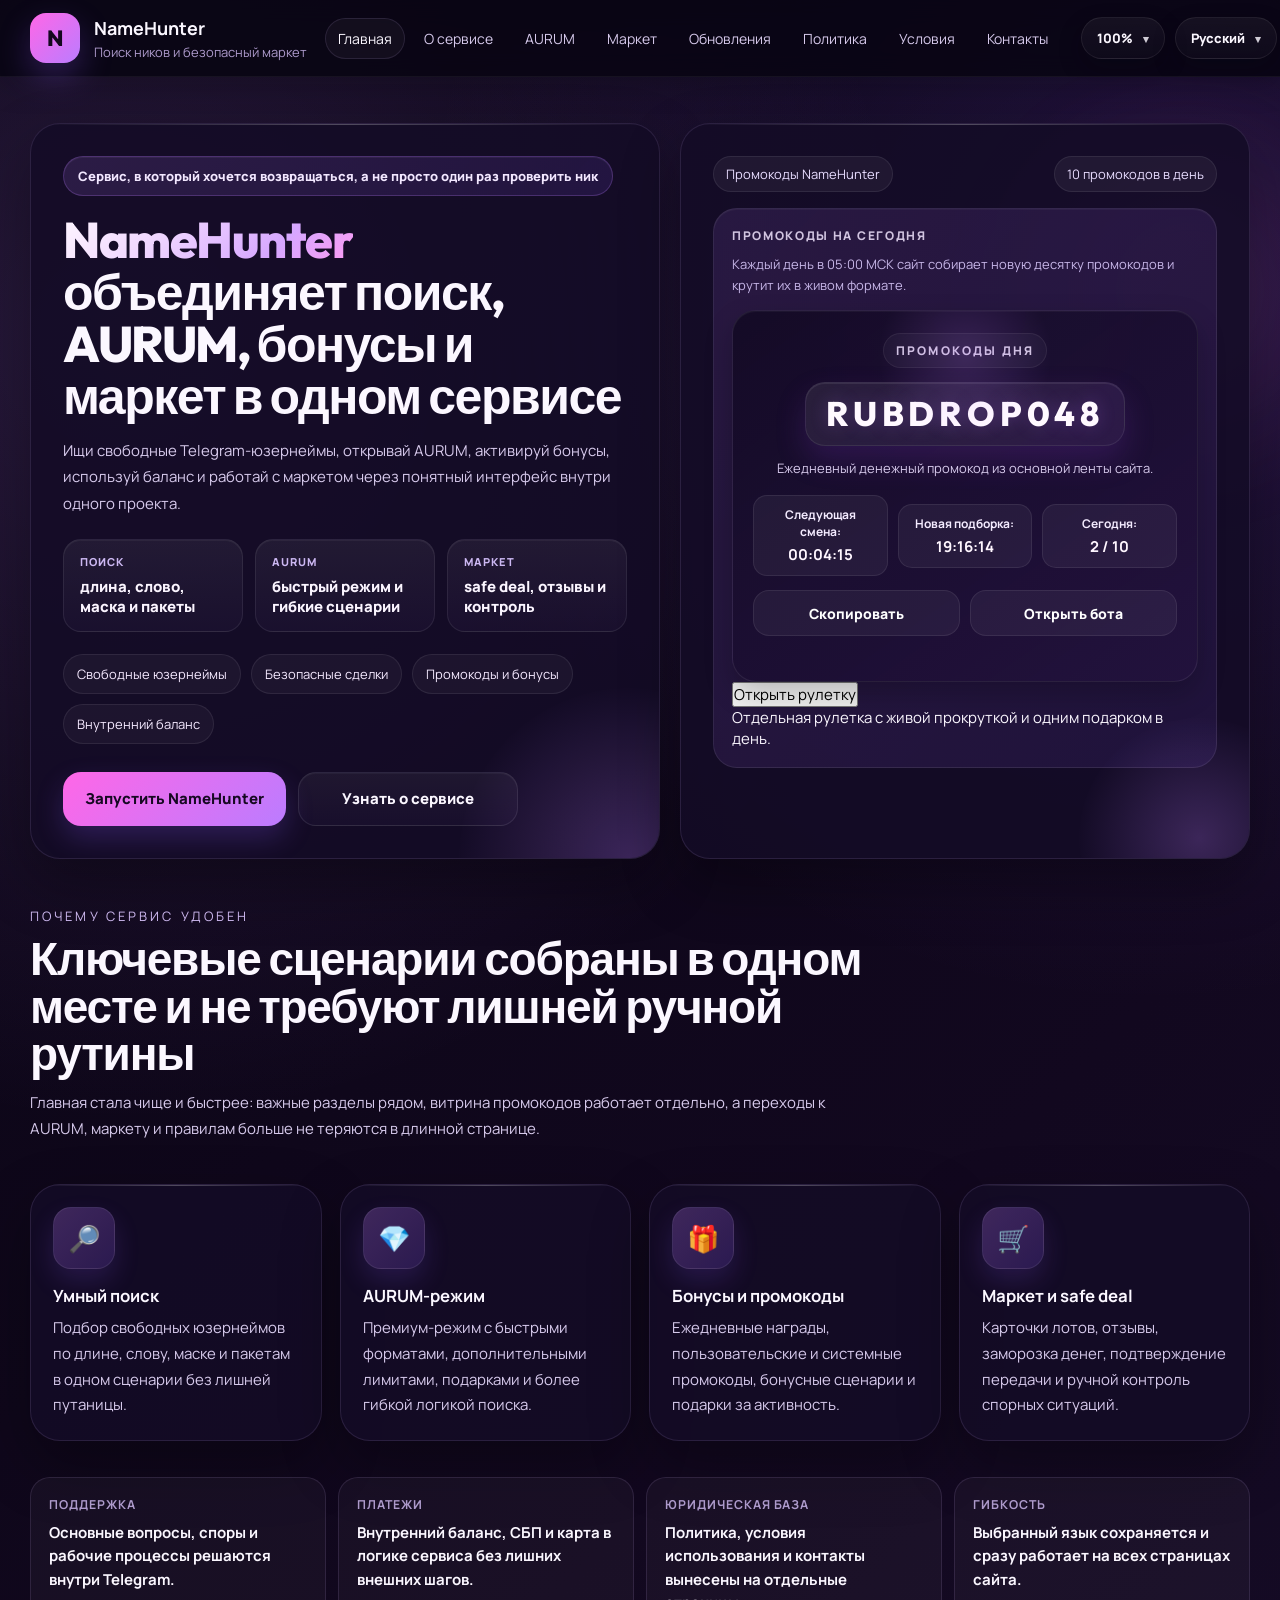
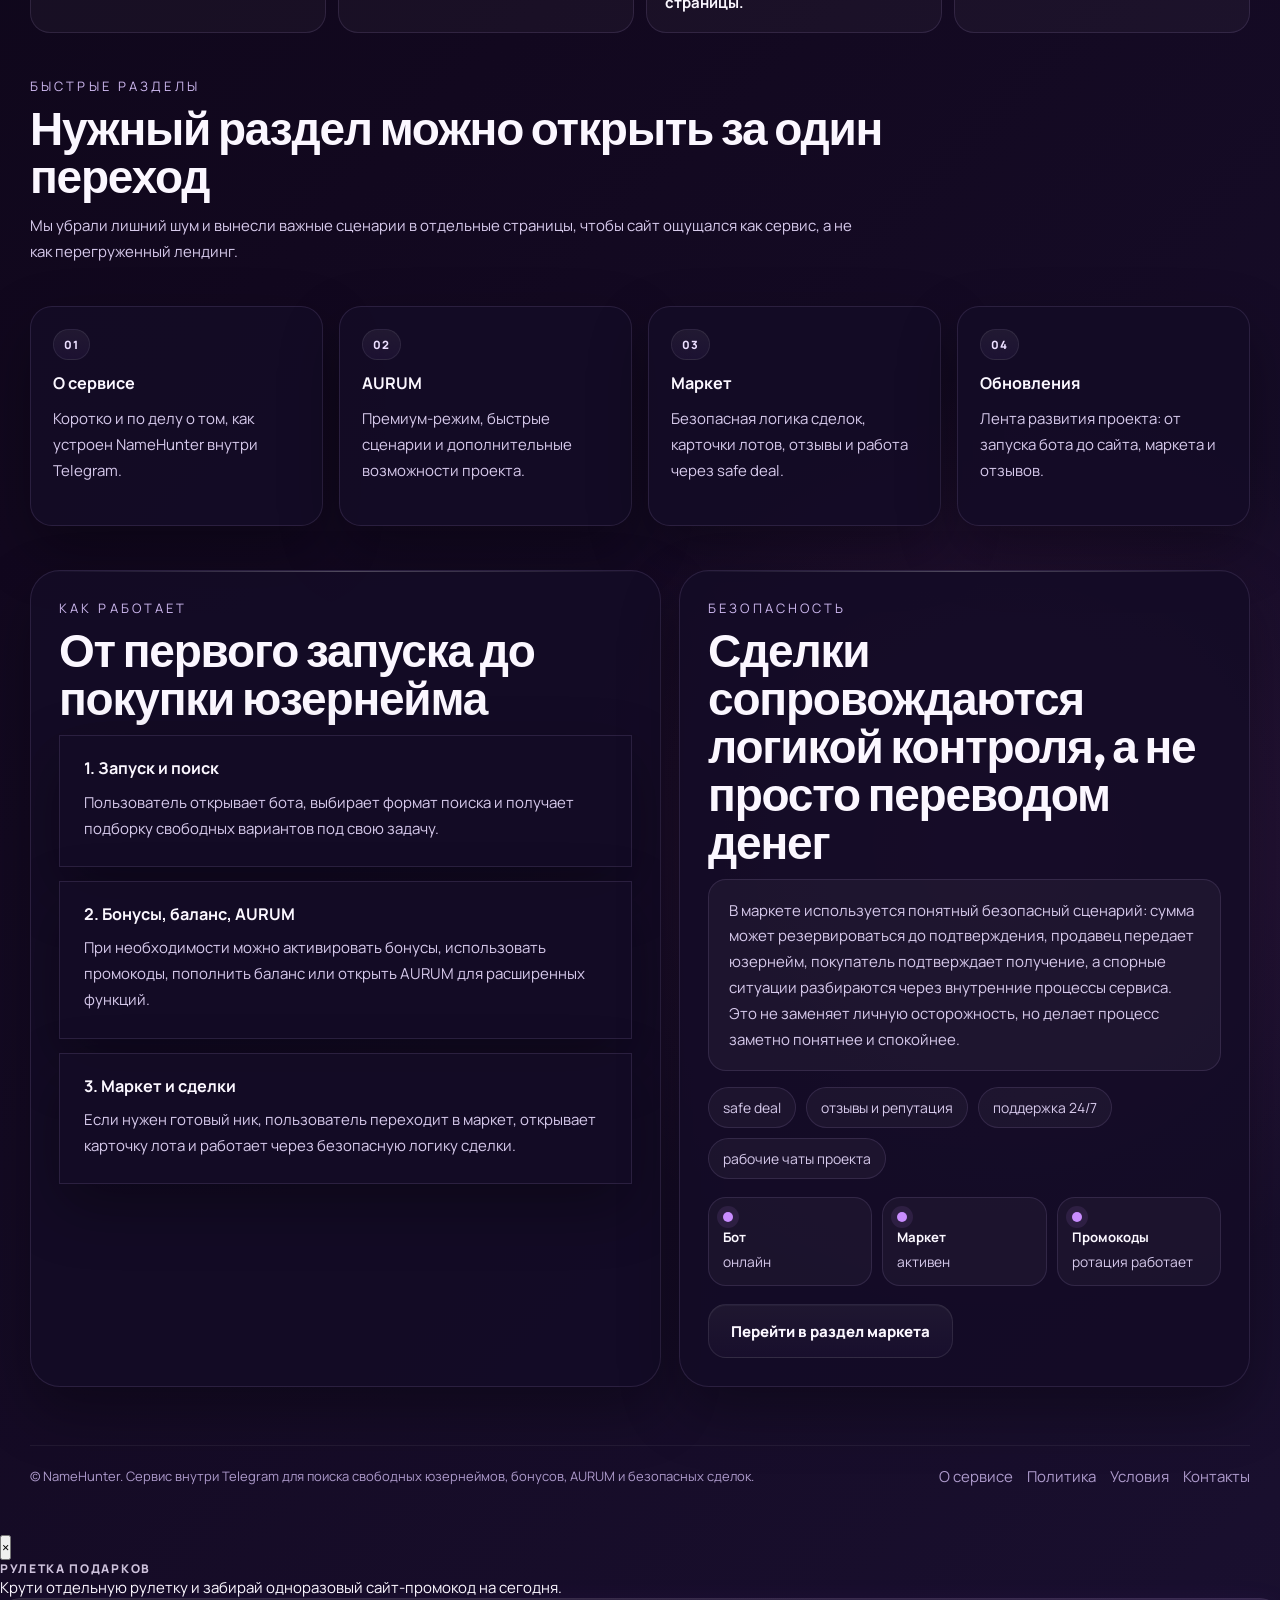
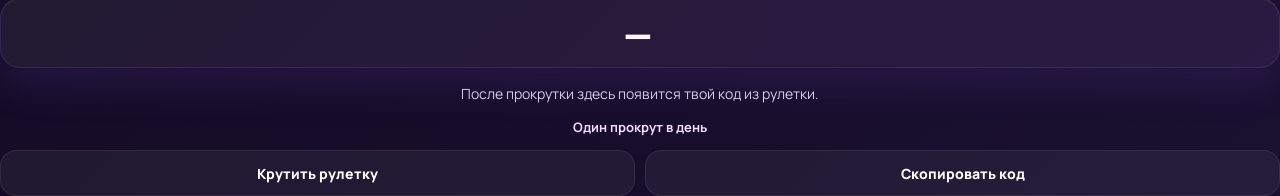
==== commit 0e6fcd2f: "Update index.html" ====
--- a/index.html
+++ b/index.html
@@ -82,19 +82,10 @@
               <div class="promo-toast" id="promo-toast" data-i18n="common.copied">Промокод скопирован</div>
             </div>
 
-            <div class="wheel-box">
-              <div class="promo-kicker">Рулетка подарков</div>
-              <div class="promo-subline">Прокрути рулетку и забери одноразовый код на сегодня. Внутри в основном баланс, а редкие награды попадаются заметно реже.</div>
-              <div class="wheel-card">
-                <div class="wheel-code" id="wheel-code">—</div>
-                <div class="wheel-note" id="wheel-note">После прокрутки здесь появится твой код из рулетки.</div>
-                <div class="wheel-status" id="wheel-status">Один прокрут в день</div>
-                <div class="promo-tools">
-                  <button class="promo-copy" id="wheel-spin" type="button">Крутить рулетку</button>
-                  <button class="promo-open" id="wheel-copy" type="button">Скопировать код</button>
-                </div>
-              </div>
-            </div>
+            <div class="wheel-launch">
+  <button class="wheel-launch-btn" id="wheel-open" type="button">Открыть рулетку</button>
+  <div class="wheel-launch-note">Отдельная рулетка с живой прокруткой и одним подарком в день.</div>
+</div>
           </div>
         </aside>
       </div>
@@ -171,18 +162,44 @@
   </main>
 
   <footer>
-    <div class="container footer">
-      <div class="footer-note" data-i18n="common.footer_service">© NameHunter. Сервис внутри Telegram для поиска свободных юзернеймов, бонусов, AURUM и безопасных сделок.</div>
-      <div class="links">
-        <a href="./about.html" data-i18n="common.nav.about">О сервисе</a>
-        <a href="./privacy.html" data-i18n="common.nav.privacy">Политика</a>
-        <a href="./terms.html" data-i18n="common.nav.terms">Условия</a>
-        <a href="./contacts.html" data-i18n="common.nav.contacts">Контакты</a>
+  <div class="container footer">
+    <div class="footer-note" data-i18n="common.footer_service">© NameHunter. Сервис внутри Telegram для поиска свободных юзернеймов, бонусов, AURUM и безопасных сделок.</div>
+    <div class="links">
+      <a href="./about.html" data-i18n="common.nav.about">О сервисе</a>
+      <a href="./privacy.html" data-i18n="common.nav.privacy">Политика</a>
+      <a href="./terms.html" data-i18n="common.nav.terms">Условия</a>
+      <a href="./contacts.html" data-i18n="common.nav.contacts">Контакты</a>
+    </div>
+  </div>
+</footer>
+
+<div class="wheel-modal" id="wheel-modal" aria-hidden="true">
+  <div class="wheel-modal-backdrop" id="wheel-close"></div>
+  <div class="wheel-modal-card">
+    <button class="wheel-modal-x" id="wheel-close-x" type="button" aria-label="Закрыть">×</button>
+    <div class="wheel-modal-head">
+      <div class="promo-kicker">Рулетка подарков</div>
+      <div class="wheel-modal-sub">Крути отдельную рулетку и забирай одноразовый сайт-промокод на сегодня.</div>
+    </div>
+    <div class="wheel-machine">
+      <div class="wheel-glow"></div>
+      <div class="wheel-pointer"></div>
+      <div class="wheel-window">
+        <div class="wheel-track" id="wheel-track"></div>
       </div>
     </div>
-  </footer>
-
-  <script id="i18n-data" type="application/json">
+    <div class="wheel-result">
+      <div class="wheel-code" id="wheel-code">—</div>
+      <div class="wheel-note" id="wheel-note">После прокрутки здесь появится твой код из рулетки.</div>
+      <div class="wheel-status" id="wheel-status">Один прокрут в день</div>
+    </div>
+    <div class="promo-tools wheel-tools">
+      <button class="promo-copy" id="wheel-spin" type="button">Крутить рулетку</button>
+      <button class="promo-open" id="wheel-copy" type="button">Скопировать код</button>
+    </div>
+  </div>
+</div>
+<script id="i18n-data" type="application/json">
 {
   "ru": {
     "common": {
@@ -467,3 +484,8 @@
 
 
 
+
+
+
+
+
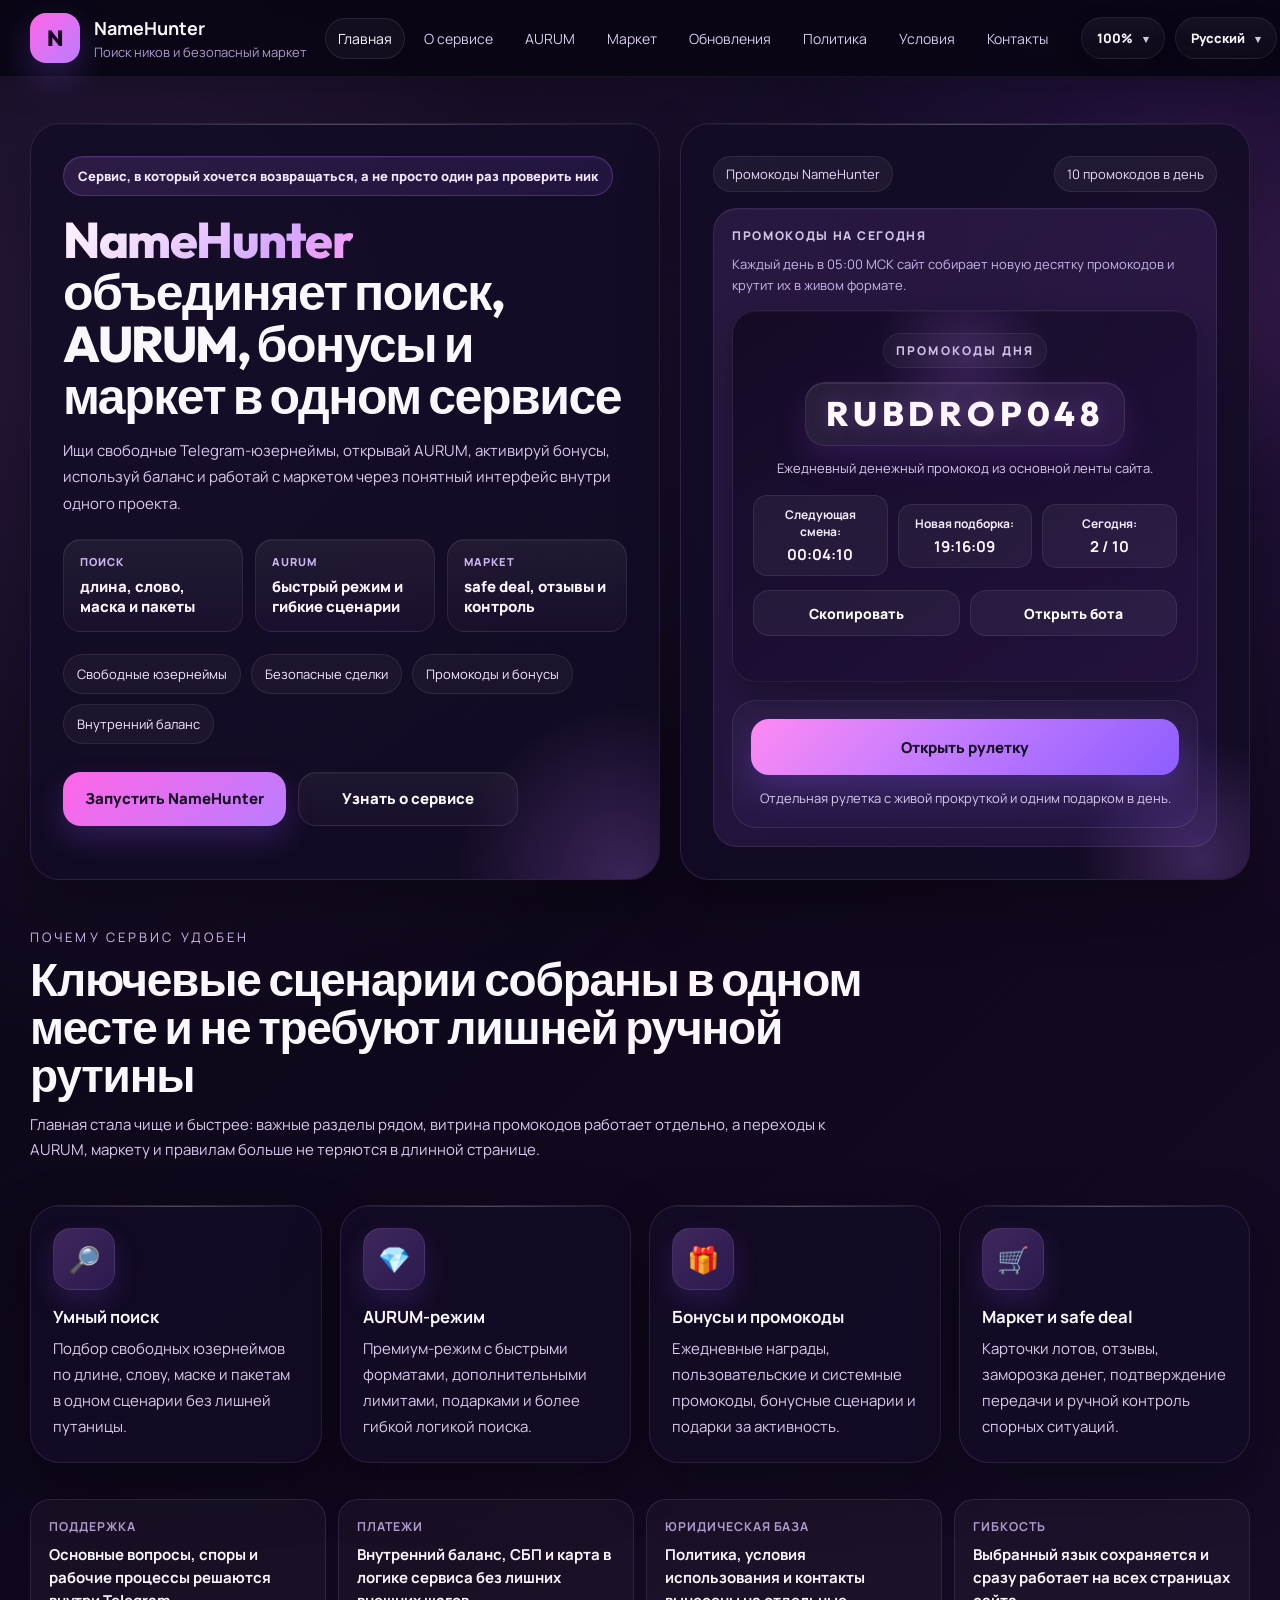
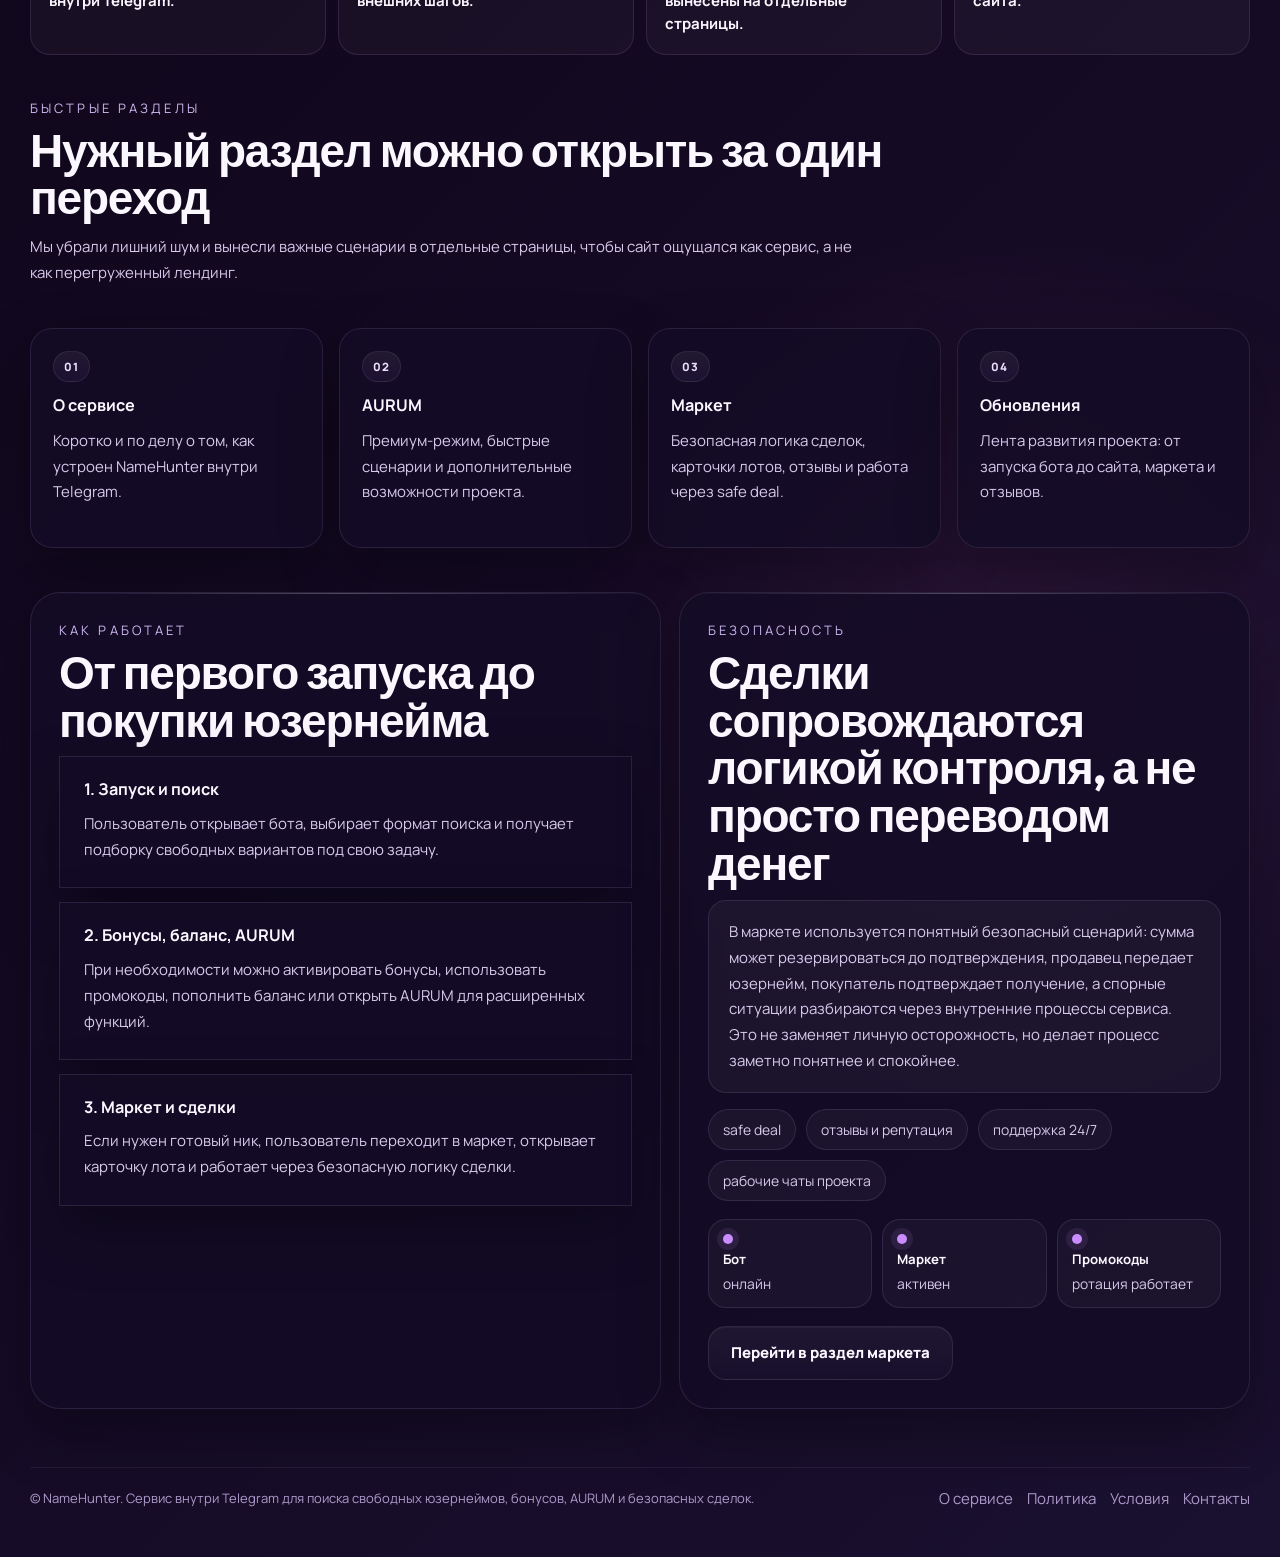
==== commit 71b67d7d: "Update index.html" ====
--- a/index.html
+++ b/index.html
@@ -179,7 +179,7 @@
     <button class="wheel-modal-x" id="wheel-close-x" type="button" aria-label="Закрыть">×</button>
     <div class="wheel-modal-head">
       <div class="promo-kicker">Рулетка подарков</div>
-      <div class="wheel-modal-sub">Крути отдельную рулетку и забирай одноразовый сайт-промокод на сегодня.</div>
+      <div class="wheel-modal-sub">Крути отдельную рулетку и смотри, какой подарок выпадет сегодня. Сам промокод скрыт и доступен только через копирование.</div>
     </div>
     <div class="wheel-machine">
       <div class="wheel-glow"></div>
@@ -190,12 +190,12 @@
     </div>
     <div class="wheel-result">
       <div class="wheel-code" id="wheel-code">—</div>
-      <div class="wheel-note" id="wheel-note">После прокрутки здесь появится твой код из рулетки.</div>
-      <div class="wheel-status" id="wheel-status">Один прокрут в день</div>
+      <div class="wheel-note" id="wheel-note">После прокрутки здесь появится твой подарок из рулетки.</div>
+      <div class="wheel-status" id="wheel-status">Внутри: баланс, AURUM и редкие бонусы к пополнению.</div>
     </div>
     <div class="promo-tools wheel-tools">
       <button class="promo-copy" id="wheel-spin" type="button">Крутить рулетку</button>
-      <button class="promo-open" id="wheel-copy" type="button">Скопировать код</button>
+      <button class="promo-open" id="wheel-copy" type="button">Скопировать промокод</button>
     </div>
   </div>
 </div>
@@ -489,3 +489,4 @@
 
 
 
+
--- a/assets/styles.css
+++ b/assets/styles.css
@@ -2018,3 +2018,209 @@
   background: linear-gradient(135deg, var(--pink), var(--violet));
   box-shadow: 0 16px 40px rgba(141,93,255,.22);
 }
+
+.wheel-launch {
+  margin-top: 18px;
+  padding: 18px;
+  border-radius: 24px;
+  border: 1px solid rgba(255,255,255,.08);
+  background: linear-gradient(180deg, rgba(255,255,255,.035), rgba(141,93,255,.05));
+}
+
+.wheel-launch-btn {
+  width: 100%;
+  min-height: 56px;
+  border: 0;
+  border-radius: 18px;
+  cursor: pointer;
+  font: 800 15px/1 "Manrope", sans-serif;
+  color: #15091f;
+  background: linear-gradient(135deg, #ff8af3, #c77dff 42%, #8d5dff);
+  box-shadow: 0 14px 34px rgba(141,93,255,.28);
+  transition: transform .18s ease, box-shadow .18s ease, filter .18s ease;
+}
+
+.wheel-launch-btn:hover {
+  transform: translateY(-2px);
+  box-shadow: 0 18px 40px rgba(141,93,255,.34);
+  filter: brightness(1.03);
+}
+
+.wheel-launch-note {
+  margin-top: 12px;
+  text-align: center;
+  color: var(--muted);
+  font-size: 13px;
+  line-height: 1.7;
+}
+
+.wheel-modal {
+  position: fixed;
+  inset: 0;
+  z-index: 120;
+  display: none;
+  align-items: center;
+  justify-content: center;
+  padding: 24px;
+}
+
+.wheel-modal.is-open {
+  display: flex;
+}
+
+.wheel-modal-backdrop {
+  position: absolute;
+  inset: 0;
+  background: rgba(5, 3, 10, .72);
+  backdrop-filter: blur(10px);
+}
+
+.wheel-modal-card {
+  position: relative;
+  z-index: 1;
+  width: min(100%, 620px);
+  padding: 28px;
+  border-radius: 30px;
+  border: 1px solid rgba(255,255,255,.09);
+  background: linear-gradient(180deg, rgba(19,11,36,.96), rgba(24,13,45,.93));
+  box-shadow: 0 40px 120px rgba(0,0,0,.46);
+  overflow: hidden;
+}
+
+.wheel-modal-card::before {
+  content: "";
+  position: absolute;
+  inset: 0;
+  pointer-events: none;
+  background: radial-gradient(circle at 50% 8%, rgba(255,255,255,.08), transparent 26%), radial-gradient(circle at 50% 92%, rgba(141,93,255,.18), transparent 32%);
+}
+
+.wheel-modal-x {
+  position: absolute;
+  top: 16px;
+  right: 16px;
+  width: 40px;
+  height: 40px;
+  border-radius: 14px;
+  border: 1px solid rgba(255,255,255,.08);
+  background: rgba(255,255,255,.04);
+  color: #fff;
+  font-size: 24px;
+  cursor: pointer;
+}
+
+.wheel-modal-head,
+.wheel-machine,
+.wheel-result,
+.wheel-tools {
+  position: relative;
+  z-index: 1;
+}
+
+.wheel-modal-sub {
+  margin-top: 10px;
+  color: var(--muted);
+  line-height: 1.7;
+  font-size: 14px;
+}
+
+.wheel-machine {
+  margin-top: 20px;
+  padding: 18px;
+  border-radius: 26px;
+  border: 1px solid rgba(255,255,255,.08);
+  background: linear-gradient(180deg, rgba(255,255,255,.035), rgba(141,93,255,.05));
+}
+
+.wheel-window {
+  position: relative;
+  height: 216px;
+  overflow: hidden;
+  border-radius: 22px;
+  border: 1px solid rgba(255,255,255,.08);
+  background: rgba(13, 8, 25, .88);
+}
+
+.wheel-window::before,
+.wheel-window::after {
+  content: "";
+  position: absolute;
+  left: 0;
+  right: 0;
+  height: 64px;
+  z-index: 2;
+  pointer-events: none;
+}
+
+.wheel-window::before {
+  top: 0;
+  background: linear-gradient(180deg, rgba(13,8,25,.98), rgba(13,8,25,0));
+}
+
+.wheel-window::after {
+  bottom: 0;
+  background: linear-gradient(0deg, rgba(13,8,25,.98), rgba(13,8,25,0));
+}
+
+.wheel-track {
+  position: absolute;
+  left: 0;
+  right: 0;
+  top: 0;
+  transform: translateY(0);
+}
+
+.wheel-item {
+  height: 72px;
+  display: flex;
+  align-items: center;
+  justify-content: center;
+  margin: 0 14px 8px;
+  border-radius: 18px;
+  border: 1px solid rgba(255,255,255,.08);
+  background: linear-gradient(135deg, rgba(255,255,255,.05), rgba(141,93,255,.09));
+  color: #fdf5ff;
+  font: 800 26px/1 "Outfit", sans-serif;
+  letter-spacing: .12em;
+  text-transform: uppercase;
+  box-shadow: inset 0 1px 0 rgba(255,255,255,.04);
+}
+
+.wheel-item[data-tier="legendary"] {
+  background: linear-gradient(135deg, rgba(255,213,128,.16), rgba(255,160,122,.16), rgba(187,124,255,.16));
+}
+
+.wheel-item[data-tier="epic"] {
+  background: linear-gradient(135deg, rgba(255,255,255,.06), rgba(255,103,231,.12));
+}
+
+.wheel-pointer {
+  position: absolute;
+  left: 50%;
+  top: 50%;
+  z-index: 3;
+  width: calc(100% - 28px);
+  height: 72px;
+  transform: translate(-50%, -50%);
+  border-radius: 18px;
+  border: 1px solid rgba(255,255,255,.14);
+  box-shadow: 0 0 0 1px rgba(255,255,255,.04), 0 0 26px rgba(187,124,255,.24), inset 0 0 24px rgba(255,255,255,.04);
+  pointer-events: none;
+}
+
+.wheel-glow {
+  position: absolute;
+  inset: 22px;
+  border-radius: 24px;
+  pointer-events: none;
+  background: radial-gradient(circle at 50% 50%, rgba(187,124,255,.16), transparent 54%);
+  filter: blur(24px);
+}
+
+.wheel-result {
+  margin-top: 18px;
+}
+
+.wheel-tools {
+  margin-top: 16px;
+}
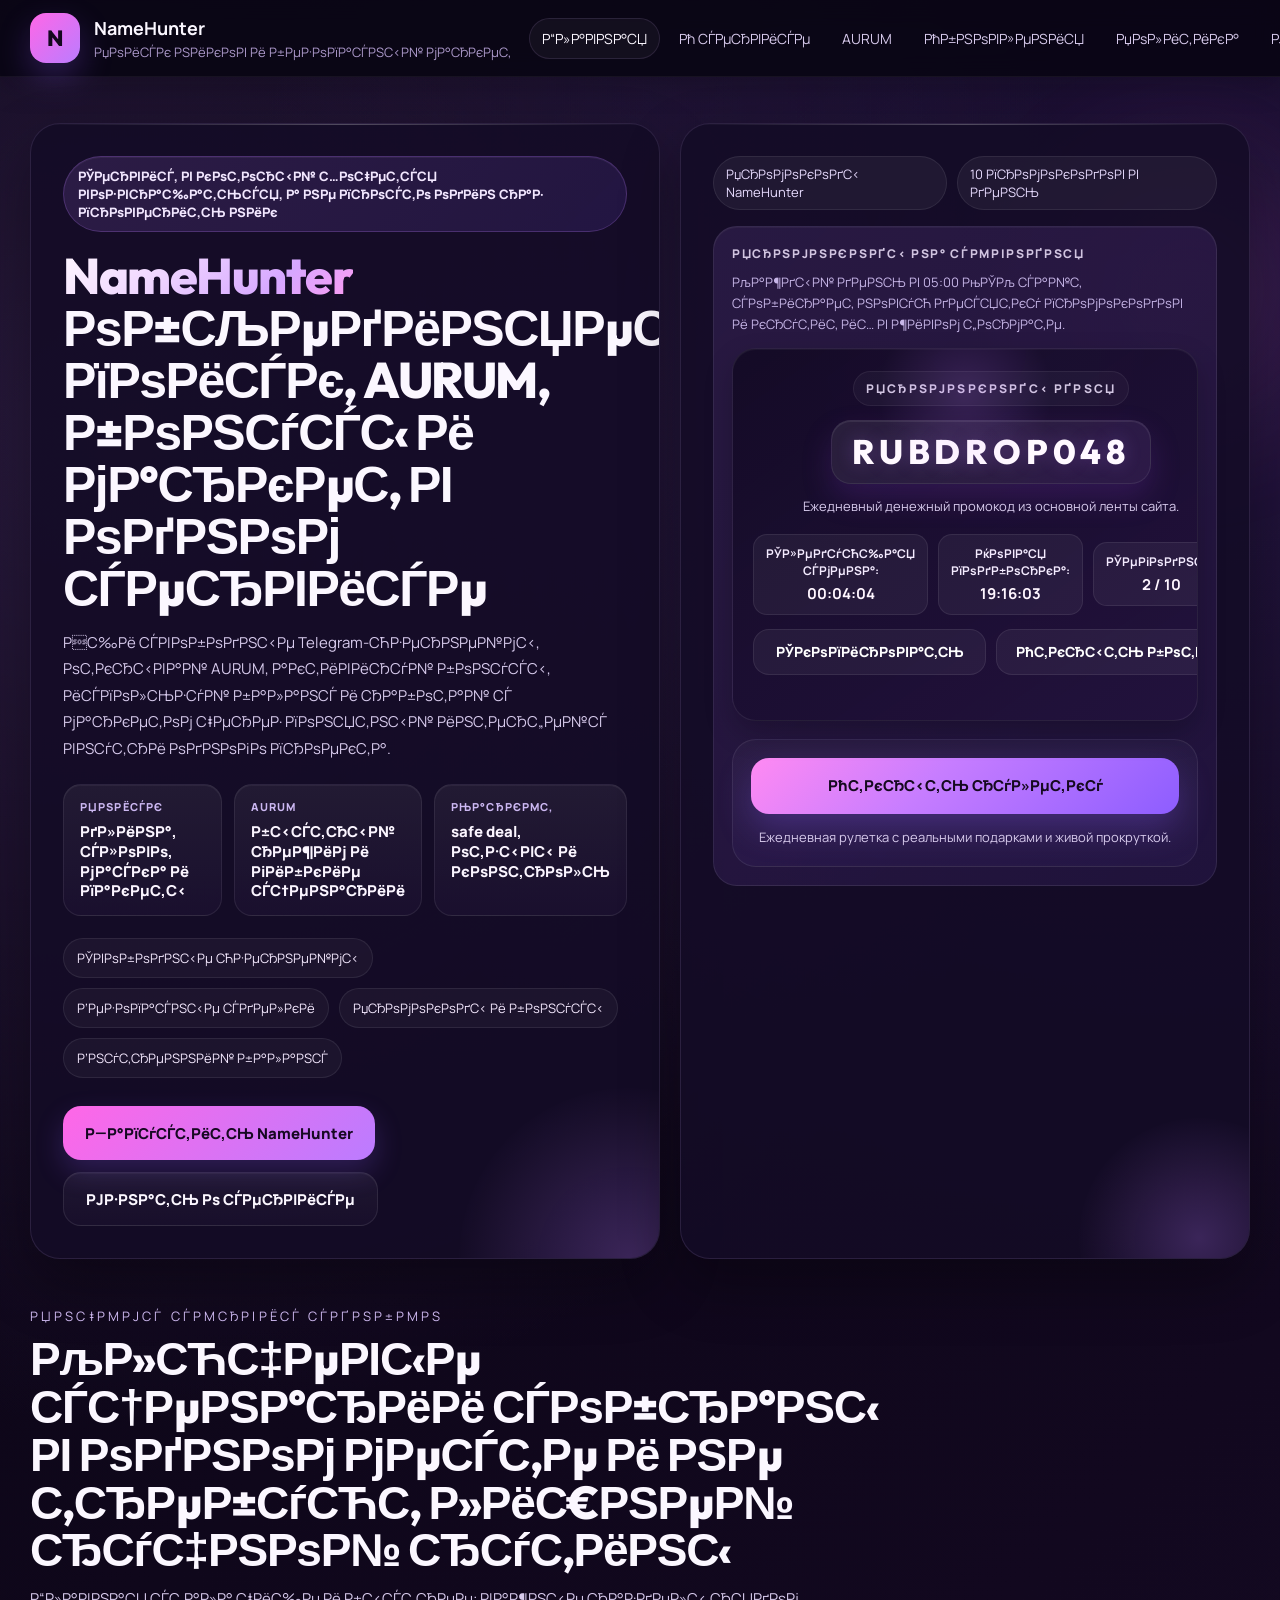
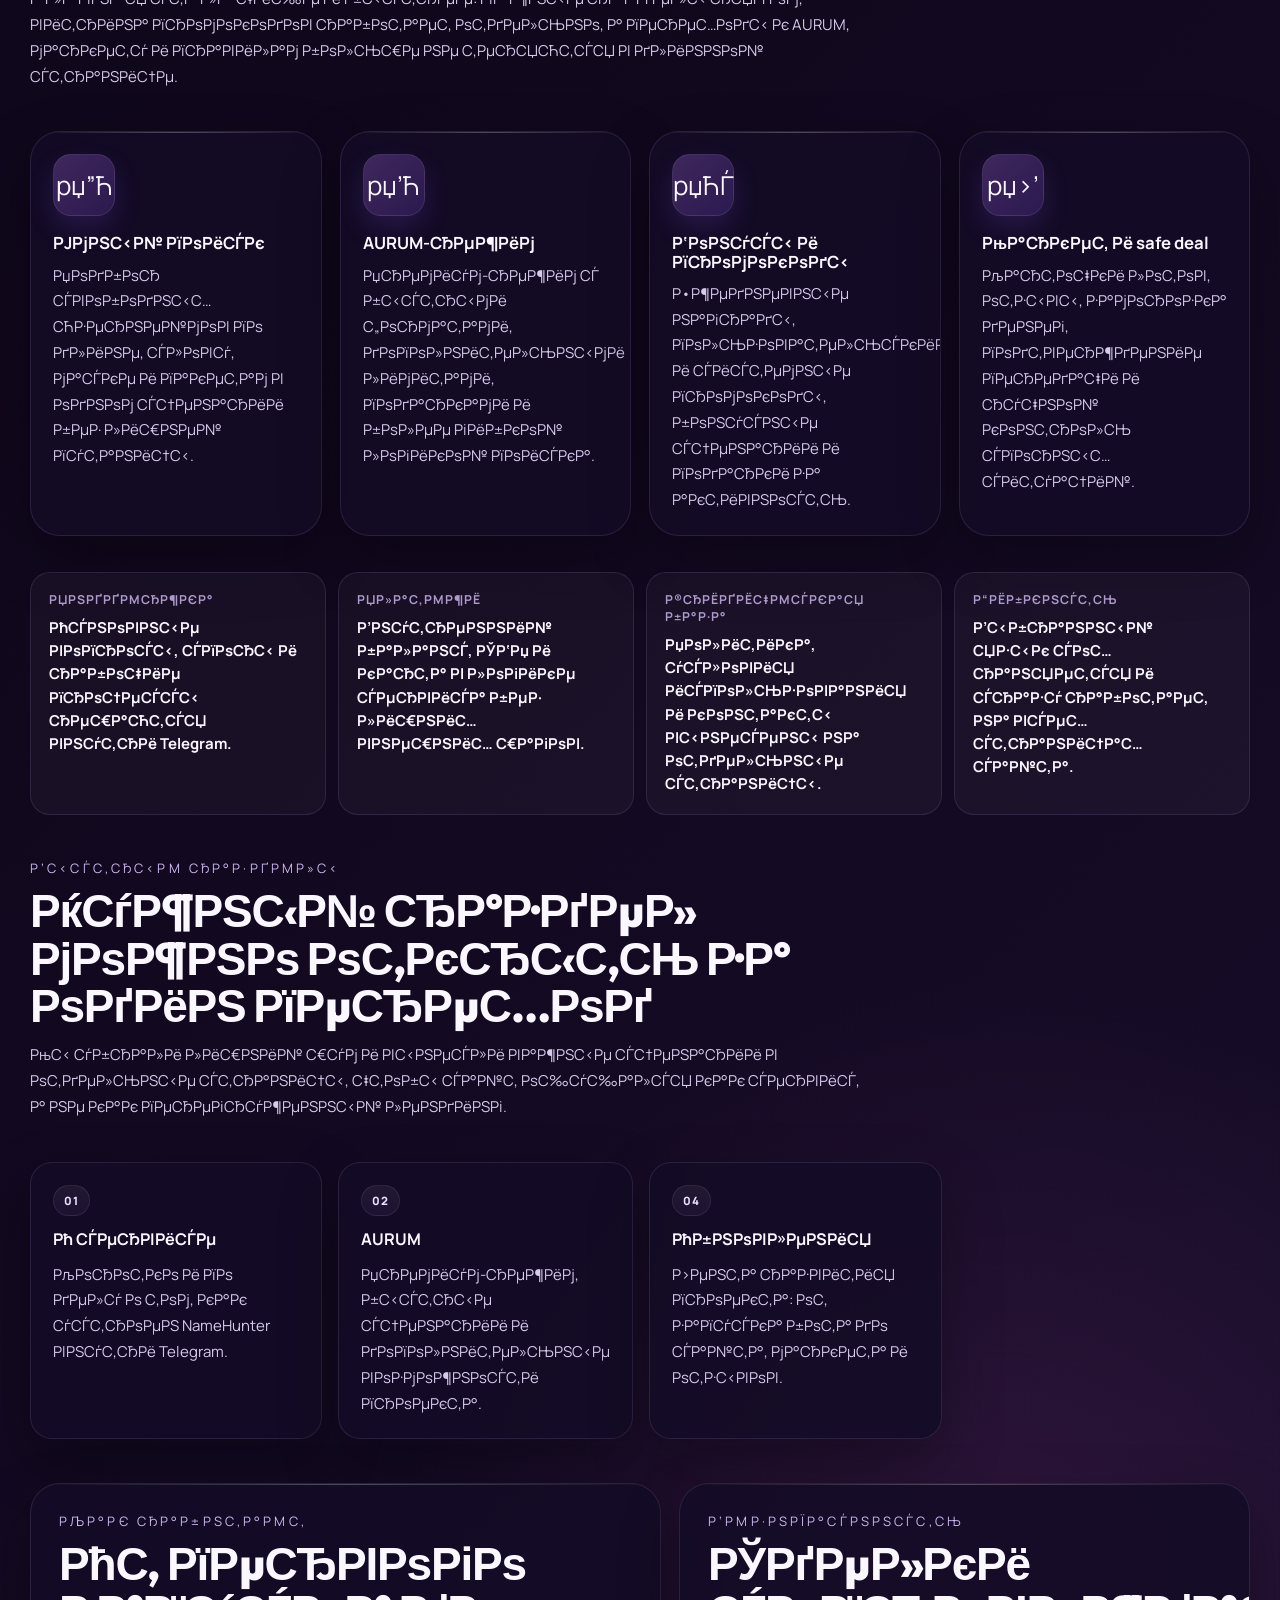
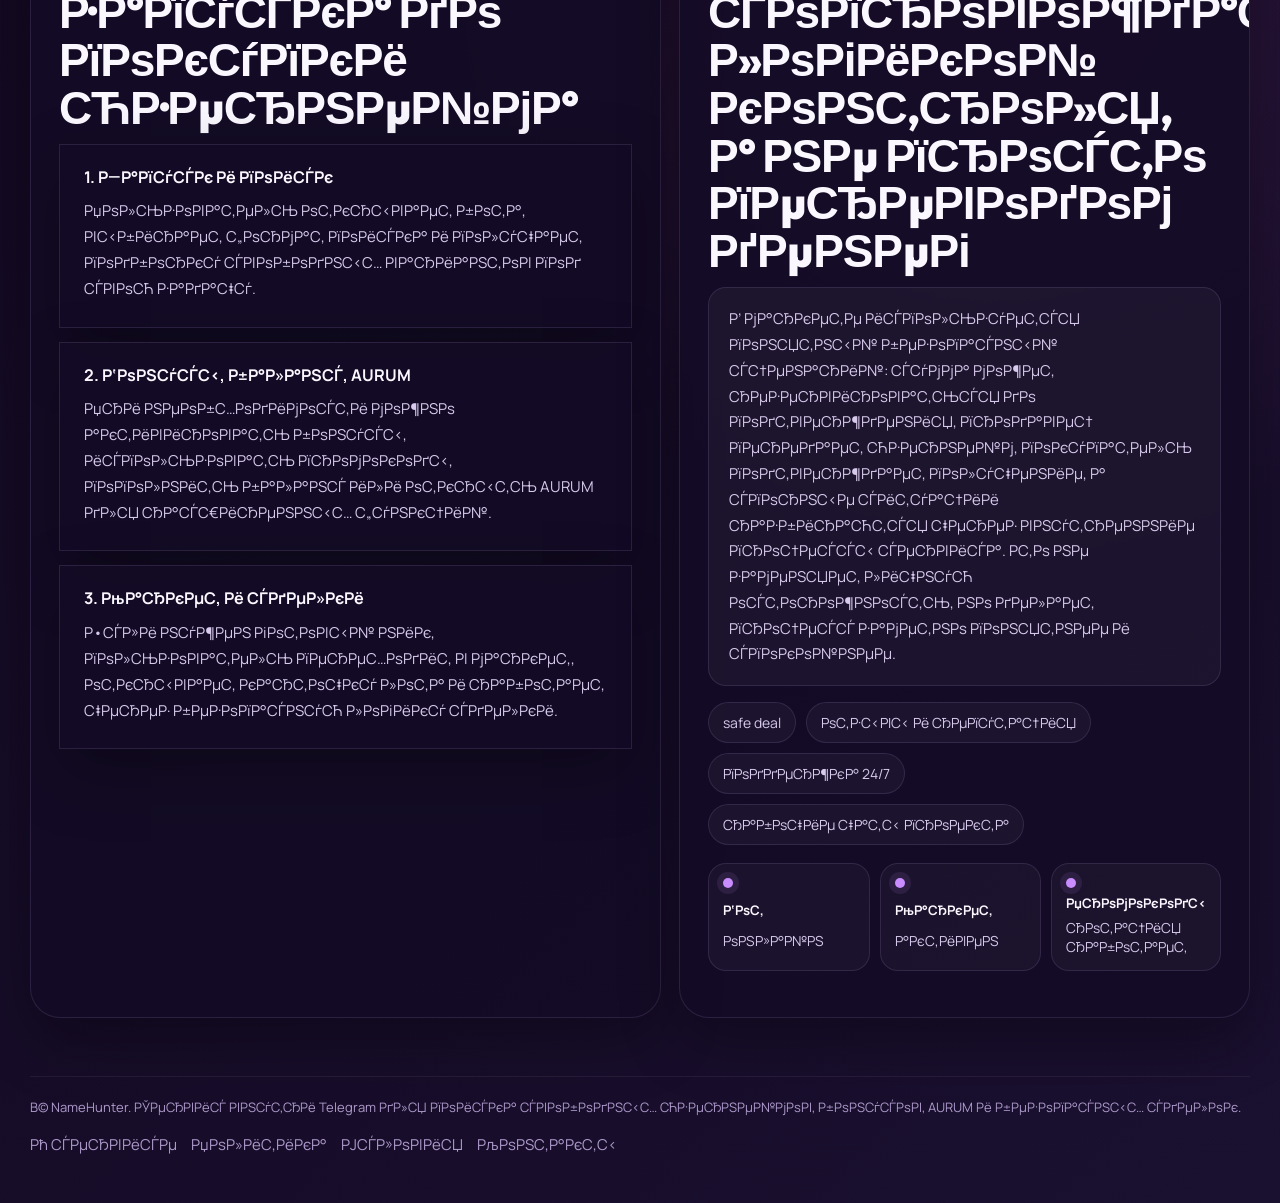
==== commit 61db9ea8: "Update index.html" ====
--- a/index.html
+++ b/index.html
@@ -5,7 +5,7 @@
   <meta name="viewport" content="width=device-width, initial-scale=1.0" />
   <meta name="aurapay" content="69d579a39e07e">
   <title data-i18n="index.title">NameHunter</title>
-  <meta name="description" data-i18n-content="index.desc" content="NameHunter - сервис внутри Telegram для поиска юзернеймов, AURUM, бонусов, безопасных сделок и маркета." />
+  <meta name="description" data-i18n-content="index.desc" content="NameHunter - СЃРµСЂРІРёСЃ РІРЅСѓС‚СЂРё Telegram РґР»СЏ РїРѕРёСЃРєР° СЋР·РµСЂРЅРµР№РјРѕРІ, AURUM, Р±РѕРЅСѓСЃРѕРІ, Р±РµР·РѕРїР°СЃРЅС‹С… СЃРґРµР»РѕРє Рё РјР°СЂРєРµС‚Р°." />
   <link rel="preconnect" href="https://fonts.googleapis.com">
   <link rel="preconnect" href="https://fonts.gstatic.com" crossorigin>
   <link rel="stylesheet" href="./assets/styles.css" />
@@ -17,19 +17,18 @@
         <div class="brand-mark">N</div>
         <div>
           <strong>NameHunter</strong>
-          <span data-i18n="common.brand_sub">Поиск ников и безопасный маркет</span>
+          <span data-i18n="common.brand_sub">РџРѕРёСЃРє РЅРёРєРѕРІ Рё Р±РµР·РѕРїР°СЃРЅС‹Р№ РјР°СЂРєРµС‚</span>
         </div>
       </a>
       <nav class="nav">
-        <a class="is-active" href="./index.html" data-i18n="common.nav.home">Главная</a>
-        <a href="./about.html" data-i18n="common.nav.about">О сервисе</a>
+        <a class="is-active" href="./index.html" data-i18n="common.nav.home">Р“Р»Р°РІРЅР°СЏ</a>
+        <a href="./about.html" data-i18n="common.nav.about">Рћ СЃРµСЂРІРёСЃРµ</a>
         <a href="./aurum.html" data-i18n="common.nav.aurum">AURUM</a>
-        <a href="./market.html" data-i18n="common.nav.market">Маркет</a>
-        <a href="./updates.html" data-i18n="common.nav.updates">Обновления</a>
-        <a href="./privacy.html" data-i18n="common.nav.privacy">Политика</a>
-        <a href="./terms.html" data-i18n="common.nav.terms">Условия</a>
-        <a href="./contacts.html" data-i18n="common.nav.contacts">Контакты</a>
-        <div class="nav-tools"><div class="tool-dropdown"><button class="view-trigger" type="button" id="view-trigger">Вид</button><div class="view-menu" id="view-menu"><button class="view-btn" type="button" data-density-mode="default">100%</button><button class="view-btn" type="button" data-density-mode="compact">92%</button><button class="view-btn" type="button" data-density-mode="tight">86%</button></div></div><div class="tool-dropdown"><button class="lang-trigger" type="button" id="lang-trigger">Язык</button><div class="lang-menu" id="lang-menu"><button class="lang-btn" type="button" data-lang="ru">Русский</button><button class="lang-btn" type="button" data-lang="en">English</button><button class="lang-btn" type="button" data-lang="es">Español</button></div></div></div>
+        <a href="./updates.html" data-i18n="common.nav.updates">РћР±РЅРѕРІР»РµРЅРёСЏ</a>
+        <a href="./privacy.html" data-i18n="common.nav.privacy">РџРѕР»РёС‚РёРєР°</a>
+        <a href="./terms.html" data-i18n="common.nav.terms">РЈСЃР»РѕРІРёСЏ</a>
+        <a href="./contacts.html" data-i18n="common.nav.contacts">РљРѕРЅС‚Р°РєС‚С‹</a>
+        <div class="nav-tools"><div class="tool-dropdown"><button class="view-trigger" type="button" id="view-trigger">Вид</button><div class="view-menu" id="view-menu"><button class="view-btn" type="button" data-density-mode="default">100%</button><button class="view-btn" type="button" data-density-mode="compact">92%</button><button class="view-btn" type="button" data-density-mode="tight">86%</button></div></div><div class="tool-dropdown"><button class="lang-trigger" type="button" id="lang-trigger">Русский</button><div class="lang-menu" id="lang-menu"><button class="lang-btn" type="button" data-lang="ru">Русский</button><button class="lang-btn" type="button" data-lang="en">English</button><button class="lang-btn" type="button" data-lang="es">Español</button></div></div></div>
       </nav>
     </div>
   </header>
@@ -38,53 +37,53 @@
     <section class="hero">
       <div class="container hero-grid">
         <div class="hero-card glass fade">
-          <div class="badge" data-i18n="index.badge">Сервис, в который хочется возвращаться, а не просто один раз проверить ник</div>
-          <h1><span class="gradient">NameHunter</span><br><span data-i18n="index.h1">объединяет поиск, AURUM, бонусы и маркет в одном сервисе</span></h1>
-          <p class="hero-text" data-i18n="index.intro">Ищи свободные Telegram-юзернеймы, открывай AURUM, активируй бонусы, используй баланс и работай с маркетом через понятный интерфейс внутри одного проекта.</p>
+          <div class="badge" data-i18n="index.badge">РЎРµСЂРІРёСЃ, РІ РєРѕС‚РѕСЂС‹Р№ С…РѕС‡РµС‚СЃСЏ РІРѕР·РІСЂР°С‰Р°С‚СЊСЃСЏ, Р° РЅРµ РїСЂРѕСЃС‚Рѕ РѕРґРёРЅ СЂР°Р· РїСЂРѕРІРµСЂРёС‚СЊ РЅРёРє</div>
+          <h1><span class="gradient">NameHunter</span><br><span data-i18n="index.h1">РѕР±СЉРµРґРёРЅСЏРµС‚ РїРѕРёСЃРє, AURUM, Р±РѕРЅСѓСЃС‹ Рё РјР°СЂРєРµС‚ РІ РѕРґРЅРѕРј СЃРµСЂРІРёСЃРµ</span></h1>
+          <p class="hero-text" data-i18n="index.intro">РС‰Рё СЃРІРѕР±РѕРґРЅС‹Рµ Telegram-СЋР·РµСЂРЅРµР№РјС‹, РѕС‚РєСЂС‹РІР°Р№ AURUM, Р°РєС‚РёРІРёСЂСѓР№ Р±РѕРЅСѓСЃС‹, РёСЃРїРѕР»СЊР·СѓР№ Р±Р°Р»Р°РЅСЃ Рё СЂР°Р±РѕС‚Р°Р№ СЃ РјР°СЂРєРµС‚РѕРј С‡РµСЂРµР· РїРѕРЅСЏС‚РЅС‹Р№ РёРЅС‚РµСЂС„РµР№СЃ РІРЅСѓС‚СЂРё РѕРґРЅРѕРіРѕ РїСЂРѕРµРєС‚Р°.</p>
           <div class="hero-stats">
-            <div class="hero-stat"><strong data-i18n="index.stat1t">Поиск</strong><span data-i18n="index.stat1d">длина, слово, маска и пакеты</span></div>
-            <div class="hero-stat"><strong data-i18n="index.stat2t">AURUM</strong><span data-i18n="index.stat2d">быстрый режим и гибкие сценарии</span></div>
-            <div class="hero-stat"><strong data-i18n="index.stat3t">Маркет</strong><span data-i18n="index.stat3d">safe deal, отзывы и контроль</span></div>
+            <div class="hero-stat"><strong data-i18n="index.stat1t">РџРѕРёСЃРє</strong><span data-i18n="index.stat1d">РґР»РёРЅР°, СЃР»РѕРІРѕ, РјР°СЃРєР° Рё РїР°РєРµС‚С‹</span></div>
+            <div class="hero-stat"><strong data-i18n="index.stat2t">AURUM</strong><span data-i18n="index.stat2d">Р±С‹СЃС‚СЂС‹Р№ СЂРµР¶РёРј Рё РіРёР±РєРёРµ СЃС†РµРЅР°СЂРёРё</span></div>
+            <div class="hero-stat"><strong data-i18n="index.stat3t">РњР°СЂРєРµС‚</strong><span data-i18n="index.stat3d">safe deal, РѕС‚Р·С‹РІС‹ Рё РєРѕРЅС‚СЂРѕР»СЊ</span></div>
           </div>
           <div class="tags">
-            <span data-i18n="index.tag1">Свободные юзернеймы</span>
-            <span data-i18n="index.tag2">Безопасные сделки</span>
-            <span data-i18n="index.tag3">Промокоды и бонусы</span>
-            <span data-i18n="index.tag4">Внутренний баланс</span>
+            <span data-i18n="index.tag1">РЎРІРѕР±РѕРґРЅС‹Рµ СЋР·РµСЂРЅРµР№РјС‹</span>
+            <span data-i18n="index.tag2">Р‘РµР·РѕРїР°СЃРЅС‹Рµ СЃРґРµР»РєРё</span>
+            <span data-i18n="index.tag3">РџСЂРѕРјРѕРєРѕРґС‹ Рё Р±РѕРЅСѓСЃС‹</span>
+            <span data-i18n="index.tag4">Р’РЅСѓС‚СЂРµРЅРЅРёР№ Р±Р°Р»Р°РЅСЃ</span>
           </div>
           <div class="actions">
-            <a class="btn primary" href="https://t.me/NameHunterRobot" target="_blank" rel="noopener noreferrer" data-i18n="index.cta1">Запустить NameHunter</a>
-            <a class="btn secondary" href="./about.html" data-i18n="index.cta2">Узнать о сервисе</a>
+            <a class="btn primary" href="https://t.me/NameHunterRobot" target="_blank" rel="noopener noreferrer" data-i18n="index.cta1">Р—Р°РїСѓСЃС‚РёС‚СЊ NameHunter</a>
+            <a class="btn secondary" href="./updates.html" data-i18n="index.cta2">Что нового</a>
           </div>
         </div>
 
         <aside class="promo-stage glass fade d1">
           <div class="stage-top">
-            <span class="stage-pill" data-i18n="index.promoTop1">Промокоды NameHunter</span>
-            <span class="stage-pill" data-i18n="index.promoTop2">10 промокодов в день</span>
+            <span class="stage-pill" data-i18n="index.promoTop1">РџСЂРѕРјРѕРєРѕРґС‹ NameHunter</span>
+            <span class="stage-pill" data-i18n="index.promoTop2">10 РїСЂРѕРјРѕРєРѕРґРѕРІ РІ РґРµРЅСЊ</span>
           </div>
           <div class="promo-box">
-            <div class="promo-kicker" data-i18n="index.promoKick">Промокоды на сегодня</div>
-            <div class="promo-subline" data-i18n="index.promoSub">Каждый день в 05:00 МСК сайт собирает новую десятку промокодов и крутит их в живом формате.</div>
+            <div class="promo-kicker" data-i18n="index.promoKick">РџСЂРѕРјРѕРєРѕРґС‹ РЅР° СЃРµРіРѕРґРЅСЏ</div>
+            <div class="promo-subline" data-i18n="index.promoSub">РљР°Р¶РґС‹Р№ РґРµРЅСЊ РІ 05:00 РњРЎРљ СЃР°Р№С‚ СЃРѕР±РёСЂР°РµС‚ РЅРѕРІСѓСЋ РґРµСЃСЏС‚РєСѓ РїСЂРѕРјРѕРєРѕРґРѕРІ Рё РєСЂСѓС‚РёС‚ РёС… РІ Р¶РёРІРѕРј С„РѕСЂРјР°С‚Рµ.</div>
             <div class="promo-rotator" id="promo-rotator">
-              <div class="promo-label" data-i18n="common.promo_day">Промокоды дня</div>
+              <div class="promo-label" data-i18n="common.promo_day">РџСЂРѕРјРѕРєРѕРґС‹ РґРЅСЏ</div>
               <div class="promo-code" id="promo-code">RUBDROP001</div>
-              <div class="promo-note" id="promo-note">Ежедневный денежный промокод из основной ленты сайта.</div>
+              <div class="promo-note" id="promo-note">Р•Р¶РµРґРЅРµРІРЅС‹Р№ РґРµРЅРµР¶РЅС‹Р№ РїСЂРѕРјРѕРєРѕРґ РёР· РѕСЃРЅРѕРІРЅРѕР№ Р»РµРЅС‚С‹ СЃР°Р№С‚Р°.</div>
               <div class="promo-meta">
-                <div class="promo-timer"><span data-i18n="common.next_switch">Следующая смена:</span> <b id="promo-timer">00:00:00</b></div>
-                <div class="promo-timer"><span data-i18n="common.daily_refresh">Новая подборка:</span> <b id="promo-day-reset">00:00:00</b></div>
-                <div class="promo-status"><span data-i18n="common.today_count">Сегодня:</span> <b id="promo-day-count">1 / 10</b></div>
+                <div class="promo-timer"><span data-i18n="common.next_switch">РЎР»РµРґСѓСЋС‰Р°СЏ СЃРјРµРЅР°:</span> <b id="promo-timer">00:00:00</b></div>
+                <div class="promo-timer"><span data-i18n="common.daily_refresh">РќРѕРІР°СЏ РїРѕРґР±РѕСЂРєР°:</span> <b id="promo-day-reset">00:00:00</b></div>
+                <div class="promo-status"><span data-i18n="common.today_count">РЎРµРіРѕРґРЅСЏ:</span> <b id="promo-day-count">1 / 10</b></div>
               </div>
               <div class="promo-tools">
-                <button class="promo-copy" id="promo-copy" type="button" data-i18n="common.copy">Скопировать</button>
-                <a class="promo-open" href="https://t.me/NameHunterRobot" target="_blank" rel="noopener noreferrer" data-i18n="common.open_bot">Открыть бота</a>
+                <button class="promo-copy" id="promo-copy" type="button" data-i18n="common.copy">РЎРєРѕРїРёСЂРѕРІР°С‚СЊ</button>
+                <a class="promo-open" href="https://t.me/NameHunterRobot" target="_blank" rel="noopener noreferrer" data-i18n="common.open_bot">РћС‚РєСЂС‹С‚СЊ Р±РѕС‚Р°</a>
               </div>
-              <div class="promo-toast" id="promo-toast" data-i18n="common.copied">Промокод скопирован</div>
+              <div class="promo-toast" id="promo-toast" data-i18n="common.copied">РџСЂРѕРјРѕРєРѕРґ СЃРєРѕРїРёСЂРѕРІР°РЅ</div>
             </div>
 
             <div class="wheel-launch">
-  <button class="wheel-launch-btn" id="wheel-open" type="button">Открыть рулетку</button>
-  <div class="wheel-launch-note">Отдельная рулетка с живой прокруткой и одним подарком в день.</div>
+  <button class="wheel-launch-btn" id="wheel-open" type="button">РћС‚РєСЂС‹С‚СЊ СЂСѓР»РµС‚РєСѓ</button>
+  <div class="wheel-launch-note">Ежедневная рулетка с реальными подарками и живой прокруткой.</div>
 </div>
           </div>
         </aside>
@@ -94,21 +93,21 @@
     <section class="section">
       <div class="container section-shell">
         <div class="head fade">
-          <div class="kicker" data-i18n="index.whyKick">Почему сервис удобен</div>
-          <h2 class="title" data-i18n="index.whyTitle">Ключевые сценарии собраны в одном месте и не требуют лишней ручной рутины</h2>
-          <p class="subtitle" data-i18n="index.whySub">Главная стала чище и быстрее: важные разделы рядом, витрина промокодов работает отдельно, а переходы к AURUM, маркету и правилам больше не теряются в длинной странице.</p>
+          <div class="kicker" data-i18n="index.whyKick">РџРѕС‡РµРјСѓ СЃРµСЂРІРёСЃ СѓРґРѕР±РµРЅ</div>
+          <h2 class="title" data-i18n="index.whyTitle">РљР»СЋС‡РµРІС‹Рµ СЃС†РµРЅР°СЂРёРё СЃРѕР±СЂР°РЅС‹ РІ РѕРґРЅРѕРј РјРµСЃС‚Рµ Рё РЅРµ С‚СЂРµР±СѓСЋС‚ Р»РёС€РЅРµР№ СЂСѓС‡РЅРѕР№ СЂСѓС‚РёРЅС‹</h2>
+          <p class="subtitle" data-i18n="index.whySub">Р“Р»Р°РІРЅР°СЏ СЃС‚Р°Р»Р° С‡РёС‰Рµ Рё Р±С‹СЃС‚СЂРµРµ: РІР°Р¶РЅС‹Рµ СЂР°Р·РґРµР»С‹ СЂСЏРґРѕРј, РІРёС‚СЂРёРЅР° РїСЂРѕРјРѕРєРѕРґРѕРІ СЂР°Р±РѕС‚Р°РµС‚ РѕС‚РґРµР»СЊРЅРѕ, Р° РїРµСЂРµС…РѕРґС‹ Рє AURUM, РјР°СЂРєРµС‚Сѓ Рё РїСЂР°РІРёР»Р°Рј Р±РѕР»СЊС€Рµ РЅРµ С‚РµСЂСЏСЋС‚СЃСЏ РІ РґР»РёРЅРЅРѕР№ СЃС‚СЂР°РЅРёС†Рµ.</p>
         </div>
         <div class="feature-grid">
-          <article class="card glass feature-card fade d1"><div class="icon">🔎</div><h3 data-i18n="index.f1t">Умный поиск</h3><p data-i18n="index.f1d">Подбор свободных юзернеймов по длине, слову, маске и пакетам в одном сценарии без лишней путаницы.</p></article>
-          <article class="card glass feature-card fade d2"><div class="icon">💎</div><h3 data-i18n="index.f2t">AURUM-режим</h3><p data-i18n="index.f2d">Премиум-режим с быстрыми форматами, дополнительными лимитами, подарками и более гибкой логикой поиска.</p></article>
-          <article class="card glass feature-card fade d3"><div class="icon">🎁</div><h3 data-i18n="index.f3t">Бонусы и промокоды</h3><p data-i18n="index.f3d">Ежедневные награды, пользовательские и системные промокоды, бонусные сценарии и подарки за активность.</p></article>
-          <article class="card glass feature-card fade d1"><div class="icon">🛒</div><h3 data-i18n="index.f4t">Маркет и safe deal</h3><p data-i18n="index.f4d">Карточки лотов, отзывы, заморозка денег, подтверждение передачи и ручной контроль спорных ситуаций.</p></article>
+          <article class="card glass feature-card fade d1"><div class="icon">рџ”Ћ</div><h3 data-i18n="index.f1t">РЈРјРЅС‹Р№ РїРѕРёСЃРє</h3><p data-i18n="index.f1d">РџРѕРґР±РѕСЂ СЃРІРѕР±РѕРґРЅС‹С… СЋР·РµСЂРЅРµР№РјРѕРІ РїРѕ РґР»РёРЅРµ, СЃР»РѕРІСѓ, РјР°СЃРєРµ Рё РїР°РєРµС‚Р°Рј РІ РѕРґРЅРѕРј СЃС†РµРЅР°СЂРёРё Р±РµР· Р»РёС€РЅРµР№ РїСѓС‚Р°РЅРёС†С‹.</p></article>
+          <article class="card glass feature-card fade d2"><div class="icon">рџ’Ћ</div><h3 data-i18n="index.f2t">AURUM-СЂРµР¶РёРј</h3><p data-i18n="index.f2d">РџСЂРµРјРёСѓРј-СЂРµР¶РёРј СЃ Р±С‹СЃС‚СЂС‹РјРё С„РѕСЂРјР°С‚Р°РјРё, РґРѕРїРѕР»РЅРёС‚РµР»СЊРЅС‹РјРё Р»РёРјРёС‚Р°РјРё, РїРѕРґР°СЂРєР°РјРё Рё Р±РѕР»РµРµ РіРёР±РєРѕР№ Р»РѕРіРёРєРѕР№ РїРѕРёСЃРєР°.</p></article>
+          <article class="card glass feature-card fade d3"><div class="icon">рџЋЃ</div><h3 data-i18n="index.f3t">Р‘РѕРЅСѓСЃС‹ Рё РїСЂРѕРјРѕРєРѕРґС‹</h3><p data-i18n="index.f3d">Р•Р¶РµРґРЅРµРІРЅС‹Рµ РЅР°РіСЂР°РґС‹, РїРѕР»СЊР·РѕРІР°С‚РµР»СЊСЃРєРёРµ Рё СЃРёСЃС‚РµРјРЅС‹Рµ РїСЂРѕРјРѕРєРѕРґС‹, Р±РѕРЅСѓСЃРЅС‹Рµ СЃС†РµРЅР°СЂРёРё Рё РїРѕРґР°СЂРєРё Р·Р° Р°РєС‚РёРІРЅРѕСЃС‚СЊ.</p></article>
+          <article class="card glass feature-card fade d1"><div class="icon">рџ›’</div><h3 data-i18n="index.f4t">РњР°СЂРєРµС‚ Рё safe deal</h3><p data-i18n="index.f4d">РљР°СЂС‚РѕС‡РєРё Р»РѕС‚РѕРІ, РѕС‚Р·С‹РІС‹, Р·Р°РјРѕСЂРѕР·РєР° РґРµРЅРµРі, РїРѕРґС‚РІРµСЂР¶РґРµРЅРёРµ РїРµСЂРµРґР°С‡Рё Рё СЂСѓС‡РЅРѕР№ РєРѕРЅС‚СЂРѕР»СЊ СЃРїРѕСЂРЅС‹С… СЃРёС‚СѓР°С†РёР№.</p></article>
         </div>
         <div class="stat-strip fade d2">
-          <div class="stat-tile"><strong data-i18n="index.st1t">Поддержка</strong><span data-i18n="index.st1d">Основные вопросы, споры и рабочие процессы решаются внутри Telegram.</span></div>
-          <div class="stat-tile"><strong data-i18n="index.st2t">Платежи</strong><span data-i18n="index.st2d">Внутренний баланс, СБП и карта в логике сервиса без лишних внешних шагов.</span></div>
-          <div class="stat-tile"><strong data-i18n="index.st3t">Юридическая база</strong><span data-i18n="index.st3d">Политика, условия использования и контакты вынесены на отдельные страницы.</span></div>
-          <div class="stat-tile"><strong data-i18n="index.st4t">Гибкость</strong><span data-i18n="index.st4d">Выбранный язык сохраняется и сразу работает на всех страницах сайта.</span></div>
+          <div class="stat-tile"><strong data-i18n="index.st1t">РџРѕРґРґРµСЂР¶РєР°</strong><span data-i18n="index.st1d">РћСЃРЅРѕРІРЅС‹Рµ РІРѕРїСЂРѕСЃС‹, СЃРїРѕСЂС‹ Рё СЂР°Р±РѕС‡РёРµ РїСЂРѕС†РµСЃСЃС‹ СЂРµС€Р°СЋС‚СЃСЏ РІРЅСѓС‚СЂРё Telegram.</span></div>
+          <div class="stat-tile"><strong data-i18n="index.st2t">РџР»Р°С‚РµР¶Рё</strong><span data-i18n="index.st2d">Р’РЅСѓС‚СЂРµРЅРЅРёР№ Р±Р°Р»Р°РЅСЃ, РЎР‘Рџ Рё РєР°СЂС‚Р° РІ Р»РѕРіРёРєРµ СЃРµСЂРІРёСЃР° Р±РµР· Р»РёС€РЅРёС… РІРЅРµС€РЅРёС… С€Р°РіРѕРІ.</span></div>
+          <div class="stat-tile"><strong data-i18n="index.st3t">Р®СЂРёРґРёС‡РµСЃРєР°СЏ Р±Р°Р·Р°</strong><span data-i18n="index.st3d">РџРѕР»РёС‚РёРєР°, СѓСЃР»РѕРІРёСЏ РёСЃРїРѕР»СЊР·РѕРІР°РЅРёСЏ Рё РєРѕРЅС‚Р°РєС‚С‹ РІС‹РЅРµСЃРµРЅС‹ РЅР° РѕС‚РґРµР»СЊРЅС‹Рµ СЃС‚СЂР°РЅРёС†С‹.</span></div>
+          <div class="stat-tile"><strong data-i18n="index.st4t">Р“РёР±РєРѕСЃС‚СЊ</strong><span data-i18n="index.st4d">Р’С‹Р±СЂР°РЅРЅС‹Р№ СЏР·С‹Рє СЃРѕС…СЂР°РЅСЏРµС‚СЃСЏ Рё СЃСЂР°Р·Сѓ СЂР°Р±РѕС‚Р°РµС‚ РЅР° РІСЃРµС… СЃС‚СЂР°РЅРёС†Р°С… СЃР°Р№С‚Р°.</span></div>
         </div>
       </div>
     </section>
@@ -116,15 +115,14 @@
     <section class="section">
       <div class="container section-shell">
         <div class="head fade">
-          <div class="kicker" data-i18n="index.quickKick">Быстрые разделы</div>
-          <h2 class="title" data-i18n="index.quickTitle">Нужный раздел можно открыть за один переход</h2>
-          <p class="subtitle" data-i18n="index.quickSub">Мы убрали лишний шум и вынесли важные сценарии в отдельные страницы, чтобы сайт ощущался как сервис, а не как перегруженный лендинг.</p>
+          <div class="kicker" data-i18n="index.quickKick">Р‘С‹СЃС‚СЂС‹Рµ СЂР°Р·РґРµР»С‹</div>
+          <h2 class="title" data-i18n="index.quickTitle">РќСѓР¶РЅС‹Р№ СЂР°Р·РґРµР» РјРѕР¶РЅРѕ РѕС‚РєСЂС‹С‚СЊ Р·Р° РѕРґРёРЅ РїРµСЂРµС…РѕРґ</h2>
+          <p class="subtitle" data-i18n="index.quickSub">РњС‹ СѓР±СЂР°Р»Рё Р»РёС€РЅРёР№ С€СѓРј Рё РІС‹РЅРµСЃР»Рё РІР°Р¶РЅС‹Рµ СЃС†РµРЅР°СЂРёРё РІ РѕС‚РґРµР»СЊРЅС‹Рµ СЃС‚СЂР°РЅРёС†С‹, С‡С‚РѕР±С‹ СЃР°Р№С‚ РѕС‰СѓС‰Р°Р»СЃСЏ РєР°Рє СЃРµСЂРІРёСЃ, Р° РЅРµ РєР°Рє РїРµСЂРµРіСЂСѓР¶РµРЅРЅС‹Р№ Р»РµРЅРґРёРЅРі.</p>
         </div>
         <div class="quick-grid">
-          <a class="quick-card glass fade d1" href="./about.html"><span class="quick-mark">01</span><h3 data-i18n="index.q1t">О сервисе</h3><p data-i18n="index.q1d">Коротко и по делу о том, как устроен NameHunter внутри Telegram.</p></a>
-          <a class="quick-card glass fade d2" href="./aurum.html"><span class="quick-mark">02</span><h3 data-i18n="index.q2t">AURUM</h3><p data-i18n="index.q2d">Премиум-режим, быстрые сценарии и дополнительные возможности проекта.</p></a>
-          <a class="quick-card glass fade d3" href="./market.html"><span class="quick-mark">03</span><h3 data-i18n="index.q3t">Маркет</h3><p data-i18n="index.q3d">Безопасная логика сделок, карточки лотов, отзывы и работа через safe deal.</p></a>
-          <a class="quick-card glass fade d1" href="./updates.html"><span class="quick-mark">04</span><h3 data-i18n="index.q4t">Обновления</h3><p data-i18n="index.q4d">Лента развития проекта: от запуска бота до сайта, маркета и отзывов.</p></a>
+          <a class="quick-card glass fade d1" href="./about.html"><span class="quick-mark">01</span><h3 data-i18n="index.q1t">Рћ СЃРµСЂРІРёСЃРµ</h3><p data-i18n="index.q1d">РљРѕСЂРѕС‚РєРѕ Рё РїРѕ РґРµР»Сѓ Рѕ С‚РѕРј, РєР°Рє СѓСЃС‚СЂРѕРµРЅ NameHunter РІРЅСѓС‚СЂРё Telegram.</p></a>
+          <a class="quick-card glass fade d2" href="./aurum.html"><span class="quick-mark">02</span><h3 data-i18n="index.q2t">AURUM</h3><p data-i18n="index.q2d">РџСЂРµРјРёСѓРј-СЂРµР¶РёРј, Р±С‹СЃС‚СЂС‹Рµ СЃС†РµРЅР°СЂРёРё Рё РґРѕРїРѕР»РЅРёС‚РµР»СЊРЅС‹Рµ РІРѕР·РјРѕР¶РЅРѕСЃС‚Рё РїСЂРѕРµРєС‚Р°.</p></a>
+          <a class="quick-card glass fade d1" href="./updates.html"><span class="quick-mark">04</span><h3 data-i18n="index.q4t">РћР±РЅРѕРІР»РµРЅРёСЏ</h3><p data-i18n="index.q4d">Р›РµРЅС‚Р° СЂР°Р·РІРёС‚РёСЏ РїСЂРѕРµРєС‚Р°: РѕС‚ Р·Р°РїСѓСЃРєР° Р±РѕС‚Р° РґРѕ СЃР°Р№С‚Р°, РјР°СЂРєРµС‚Р° Рё РѕС‚Р·С‹РІРѕРІ.</p></a>
         </div>
       </div>
     </section>
@@ -132,30 +130,30 @@
     <section class="section">
       <div class="container split-grid">
         <article class="card glass fade d1">
-          <div class="kicker" data-i18n="index.howKick">Как работает</div>
-          <h2 class="title" style="margin-bottom:12px;" data-i18n="index.howTitle">От первого запуска до покупки юзернейма</h2>
+          <div class="kicker" data-i18n="index.howKick">РљР°Рє СЂР°Р±РѕС‚Р°РµС‚</div>
+          <h2 class="title" style="margin-bottom:12px;" data-i18n="index.howTitle">РћС‚ РїРµСЂРІРѕРіРѕ Р·Р°РїСѓСЃРєР° РґРѕ РїРѕРєСѓРїРєРё СЋР·РµСЂРЅРµР№РјР°</h2>
           <div class="doc-grid" style="grid-template-columns: 1fr; gap: 14px;">
-            <div class="doc-card glass"><h3 data-i18n="index.hstep1t">1. Запуск и поиск</h3><p data-i18n="index.hstep1d">Пользователь открывает бота, выбирает формат поиска и получает подборку свободных вариантов под свою задачу.</p></div>
-            <div class="doc-card glass"><h3 data-i18n="index.hstep2t">2. Бонусы, баланс, AURUM</h3><p data-i18n="index.hstep2d">При необходимости можно активировать бонусы, использовать промокоды, пополнить баланс или открыть AURUM для расширенных функций.</p></div>
-            <div class="doc-card glass"><h3 data-i18n="index.hstep3t">3. Маркет и сделки</h3><p data-i18n="index.hstep3d">Если нужен готовый ник, пользователь переходит в маркет, открывает карточку лота и работает через безопасную логику сделки.</p></div>
+            <div class="doc-card glass"><h3 data-i18n="index.hstep1t">1. Р—Р°РїСѓСЃРє Рё РїРѕРёСЃРє</h3><p data-i18n="index.hstep1d">РџРѕР»СЊР·РѕРІР°С‚РµР»СЊ РѕС‚РєСЂС‹РІР°РµС‚ Р±РѕС‚Р°, РІС‹Р±РёСЂР°РµС‚ С„РѕСЂРјР°С‚ РїРѕРёСЃРєР° Рё РїРѕР»СѓС‡Р°РµС‚ РїРѕРґР±РѕСЂРєСѓ СЃРІРѕР±РѕРґРЅС‹С… РІР°СЂРёР°РЅС‚РѕРІ РїРѕРґ СЃРІРѕСЋ Р·Р°РґР°С‡Сѓ.</p></div>
+            <div class="doc-card glass"><h3 data-i18n="index.hstep2t">2. Р‘РѕРЅСѓСЃС‹, Р±Р°Р»Р°РЅСЃ, AURUM</h3><p data-i18n="index.hstep2d">РџСЂРё РЅРµРѕР±С…РѕРґРёРјРѕСЃС‚Рё РјРѕР¶РЅРѕ Р°РєС‚РёРІРёСЂРѕРІР°С‚СЊ Р±РѕРЅСѓСЃС‹, РёСЃРїРѕР»СЊР·РѕРІР°С‚СЊ РїСЂРѕРјРѕРєРѕРґС‹, РїРѕРїРѕР»РЅРёС‚СЊ Р±Р°Р»Р°РЅСЃ РёР»Рё РѕС‚РєСЂС‹С‚СЊ AURUM РґР»СЏ СЂР°СЃС€РёСЂРµРЅРЅС‹С… С„СѓРЅРєС†РёР№.</p></div>
+            <div class="doc-card glass"><h3 data-i18n="index.hstep3t">3. РњР°СЂРєРµС‚ Рё СЃРґРµР»РєРё</h3><p data-i18n="index.hstep3d">Р•СЃР»Рё РЅСѓР¶РµРЅ РіРѕС‚РѕРІС‹Р№ РЅРёРє, РїРѕР»СЊР·РѕРІР°С‚РµР»СЊ РїРµСЂРµС…РѕРґРёС‚ РІ РјР°СЂРєРµС‚, РѕС‚РєСЂС‹РІР°РµС‚ РєР°СЂС‚РѕС‡РєСѓ Р»РѕС‚Р° Рё СЂР°Р±РѕС‚Р°РµС‚ С‡РµСЂРµР· Р±РµР·РѕРїР°СЃРЅСѓСЋ Р»РѕРіРёРєСѓ СЃРґРµР»РєРё.</p></div>
           </div>
         </article>
         <article class="card glass fade d2">
-          <div class="kicker" data-i18n="index.safeKick">Безопасность</div>
-          <h2 class="title" style="margin-bottom:12px;" data-i18n="index.safeTitle">Сделки сопровождаются логикой контроля, а не просто переводом денег</h2>
-          <div class="notice-strong" data-i18n="index.safeBody">В маркете используется понятный безопасный сценарий: сумма может резервироваться до подтверждения, продавец передает юзернейм, покупатель подтверждает получение, а спорные ситуации разбираются через внутренние процессы сервиса. Это не заменяет личную осторожность, но делает процесс заметно понятнее и спокойнее.</div>
+          <div class="kicker" data-i18n="index.safeKick">Р‘РµР·РѕРїР°СЃРЅРѕСЃС‚СЊ</div>
+          <h2 class="title" style="margin-bottom:12px;" data-i18n="index.safeTitle">РЎРґРµР»РєРё СЃРѕРїСЂРѕРІРѕР¶РґР°СЋС‚СЃСЏ Р»РѕРіРёРєРѕР№ РєРѕРЅС‚СЂРѕР»СЏ, Р° РЅРµ РїСЂРѕСЃС‚Рѕ РїРµСЂРµРІРѕРґРѕРј РґРµРЅРµРі</h2>
+          <div class="notice-strong" data-i18n="index.safeBody">Р’ РјР°СЂРєРµС‚Рµ РёСЃРїРѕР»СЊР·СѓРµС‚СЃСЏ РїРѕРЅСЏС‚РЅС‹Р№ Р±РµР·РѕРїР°СЃРЅС‹Р№ СЃС†РµРЅР°СЂРёР№: СЃСѓРјРјР° РјРѕР¶РµС‚ СЂРµР·РµСЂРІРёСЂРѕРІР°С‚СЊСЃСЏ РґРѕ РїРѕРґС‚РІРµСЂР¶РґРµРЅРёСЏ, РїСЂРѕРґР°РІРµС† РїРµСЂРµРґР°РµС‚ СЋР·РµСЂРЅРµР№Рј, РїРѕРєСѓРїР°С‚РµР»СЊ РїРѕРґС‚РІРµСЂР¶РґР°РµС‚ РїРѕР»СѓС‡РµРЅРёРµ, Р° СЃРїРѕСЂРЅС‹Рµ СЃРёС‚СѓР°С†РёРё СЂР°Р·Р±РёСЂР°СЋС‚СЃСЏ С‡РµСЂРµР· РІРЅСѓС‚СЂРµРЅРЅРёРµ РїСЂРѕС†РµСЃСЃС‹ СЃРµСЂРІРёСЃР°. Р­С‚Рѕ РЅРµ Р·Р°РјРµРЅСЏРµС‚ Р»РёС‡РЅСѓСЋ РѕСЃС‚РѕСЂРѕР¶РЅРѕСЃС‚СЊ, РЅРѕ РґРµР»Р°РµС‚ РїСЂРѕС†РµСЃСЃ Р·Р°РјРµС‚РЅРѕ РїРѕРЅСЏС‚РЅРµРµ Рё СЃРїРѕРєРѕР№РЅРµРµ.</div>
           <div class="pill-list" style="margin-top:16px;">
             <span data-i18n="index.safeP1">safe deal</span>
-            <span data-i18n="index.safeP2">отзывы и репутация</span>
-            <span data-i18n="index.safeP3">поддержка 24/7</span>
-            <span data-i18n="index.safeP4">рабочие чаты проекта</span>
+            <span data-i18n="index.safeP2">РѕС‚Р·С‹РІС‹ Рё СЂРµРїСѓС‚Р°С†РёСЏ</span>
+            <span data-i18n="index.safeP3">РїРѕРґРґРµСЂР¶РєР° 24/7</span>
+            <span data-i18n="index.safeP4">СЂР°Р±РѕС‡РёРµ С‡Р°С‚С‹ РїСЂРѕРµРєС‚Р°</span>
           </div>
           <div class="status-board" style="margin-top:18px;">
-            <div class="status-item"><span class="status-dot live"></span><b data-i18n="index.sb1t">Бот</b><span data-i18n="index.sb1d">онлайн</span></div>
-            <div class="status-item"><span class="status-dot live"></span><b data-i18n="index.sb2t">Маркет</b><span data-i18n="index.sb2d">активен</span></div>
-            <div class="status-item"><span class="status-dot live"></span><b data-i18n="index.sb3t">Промокоды</b><span data-i18n="index.sb3d">ротация работает</span></div>
-          </div>
-          <div class="actions" style="margin-top:18px;"><a class="btn secondary" href="./market.html" data-i18n="index.safeBtn">Перейти в раздел маркета</a></div>
+            <div class="status-item"><span class="status-dot live"></span><b data-i18n="index.sb1t">Р‘РѕС‚</b><span data-i18n="index.sb1d">РѕРЅР»Р°Р№РЅ</span></div>
+            <div class="status-item"><span class="status-dot live"></span><b data-i18n="index.sb2t">РњР°СЂРєРµС‚</b><span data-i18n="index.sb2d">Р°РєС‚РёРІРµРЅ</span></div>
+            <div class="status-item"><span class="status-dot live"></span><b data-i18n="index.sb3t">РџСЂРѕРјРѕРєРѕРґС‹</b><span data-i18n="index.sb3d">СЂРѕС‚Р°С†РёСЏ СЂР°Р±РѕС‚Р°РµС‚</span></div>
+          </div>
+          <div class="actions" style="margin-top:18px;"></div>
         </article>
       </div>
     </section>
@@ -163,12 +161,12 @@
 
   <footer>
   <div class="container footer">
-    <div class="footer-note" data-i18n="common.footer_service">© NameHunter. Сервис внутри Telegram для поиска свободных юзернеймов, бонусов, AURUM и безопасных сделок.</div>
+    <div class="footer-note" data-i18n="common.footer_service">В© NameHunter. РЎРµСЂРІРёСЃ РІРЅСѓС‚СЂРё Telegram РґР»СЏ РїРѕРёСЃРєР° СЃРІРѕР±РѕРґРЅС‹С… СЋР·РµСЂРЅРµР№РјРѕРІ, Р±РѕРЅСѓСЃРѕРІ, AURUM Рё Р±РµР·РѕРїР°СЃРЅС‹С… СЃРґРµР»РѕРє.</div>
     <div class="links">
-      <a href="./about.html" data-i18n="common.nav.about">О сервисе</a>
-      <a href="./privacy.html" data-i18n="common.nav.privacy">Политика</a>
-      <a href="./terms.html" data-i18n="common.nav.terms">Условия</a>
-      <a href="./contacts.html" data-i18n="common.nav.contacts">Контакты</a>
+      <a href="./about.html" data-i18n="common.nav.about">Рћ СЃРµСЂРІРёСЃРµ</a>
+      <a href="./privacy.html" data-i18n="common.nav.privacy">РџРѕР»РёС‚РёРєР°</a>
+      <a href="./terms.html" data-i18n="common.nav.terms">РЈСЃР»РѕРІРёСЏ</a>
+      <a href="./contacts.html" data-i18n="common.nav.contacts">РљРѕРЅС‚Р°РєС‚С‹</a>
     </div>
   </div>
 </footer>
@@ -176,10 +174,10 @@
 <div class="wheel-modal" id="wheel-modal" aria-hidden="true">
   <div class="wheel-modal-backdrop" id="wheel-close"></div>
   <div class="wheel-modal-card">
-    <button class="wheel-modal-x" id="wheel-close-x" type="button" aria-label="Закрыть">×</button>
+    <button class="wheel-modal-x" id="wheel-close-x" type="button" aria-label="Р—Р°РєСЂС‹С‚СЊ">Г—</button>
     <div class="wheel-modal-head">
-      <div class="promo-kicker">Рулетка подарков</div>
-      <div class="wheel-modal-sub">Крути отдельную рулетку и смотри, какой подарок выпадет сегодня. Сам промокод скрыт и доступен только через копирование.</div>
+      <div class="promo-kicker">Р СѓР»РµС‚РєР° РїРѕРґР°СЂРєРѕРІ</div>
+      <div class="wheel-modal-sub">Крути рулетку и забирай ежедневный подарок. Сам код открывается только после копирования.</div>
     </div>
     <div class="wheel-machine">
       <div class="wheel-glow"></div>
@@ -189,13 +187,13 @@
       </div>
     </div>
     <div class="wheel-result">
-      <div class="wheel-code" id="wheel-code">—</div>
-      <div class="wheel-note" id="wheel-note">После прокрутки здесь появится твой подарок из рулетки.</div>
-      <div class="wheel-status" id="wheel-status">Внутри: баланс, AURUM и редкие бонусы к пополнению.</div>
+      <div class="wheel-code" id="wheel-code">вЂ”</div>
+      <div class="wheel-note" id="wheel-note"></div>
+      <div class="wheel-status" id="wheel-status"></div>
     </div>
     <div class="promo-tools wheel-tools">
-      <button class="promo-copy" id="wheel-spin" type="button">Крутить рулетку</button>
-      <button class="promo-open" id="wheel-copy" type="button">Скопировать промокод</button>
+      <button class="promo-copy" id="wheel-spin" type="button">РљСЂСѓС‚РёС‚СЊ СЂСѓР»РµС‚РєСѓ</button>
+      <button class="promo-open" id="wheel-copy" type="button">РЎРєРѕРїРёСЂРѕРІР°С‚СЊ РїСЂРѕРјРѕРєРѕРґ</button>
     </div>
   </div>
 </div>
@@ -203,100 +201,100 @@
 {
   "ru": {
     "common": {
-      "brand_sub":"Поиск ников и безопасный маркет",
-      "nav":{"home":"Главная","about":"О сервисе","aurum":"AURUM","market":"Маркет","updates":"Обновления","privacy":"Политика","terms":"Условия","contacts":"Контакты"},
-      "footer_service":"© NameHunter. Сервис внутри Telegram для поиска свободных юзернеймов, бонусов, AURUM и безопасных сделок.",
-      "open_bot":"Открыть бота",
-      "copied":"Промокод скопирован",
-      "copy":"Скопировать",
-      "copied_btn":"Скопировано",
-      "error_btn":"Ошибка",
+      "brand_sub":"РџРѕРёСЃРє РЅРёРєРѕРІ Рё Р±РµР·РѕРїР°СЃРЅС‹Р№ РјР°СЂРєРµС‚",
+      "nav":{"home":"Р“Р»Р°РІРЅР°СЏ","about":"Рћ СЃРµСЂРІРёСЃРµ","aurum":"AURUM","market":"РњР°СЂРєРµС‚","updates":"РћР±РЅРѕРІР»РµРЅРёСЏ","privacy":"РџРѕР»РёС‚РёРєР°","terms":"РЈСЃР»РѕРІРёСЏ","contacts":"РљРѕРЅС‚Р°РєС‚С‹"},
+      "footer_service":"В© NameHunter. РЎРµСЂРІРёСЃ РІРЅСѓС‚СЂРё Telegram РґР»СЏ РїРѕРёСЃРєР° СЃРІРѕР±РѕРґРЅС‹С… СЋР·РµСЂРЅРµР№РјРѕРІ, Р±РѕРЅСѓСЃРѕРІ, AURUM Рё Р±РµР·РѕРїР°СЃРЅС‹С… СЃРґРµР»РѕРє.",
+      "open_bot":"РћС‚РєСЂС‹С‚СЊ Р±РѕС‚Р°",
+      "copied":"РџСЂРѕРјРѕРєРѕРґ СЃРєРѕРїРёСЂРѕРІР°РЅ",
+      "copy":"РЎРєРѕРїРёСЂРѕРІР°С‚СЊ",
+      "copied_btn":"РЎРєРѕРїРёСЂРѕРІР°РЅРѕ",
+      "error_btn":"РћС€РёР±РєР°",
       "live":"LIVE",
-      "next_switch":"Следующая смена:",
-      "promo_day":"Промокоды дня"
+      "next_switch":"РЎР»РµРґСѓСЋС‰Р°СЏ СЃРјРµРЅР°:",
+      "promo_day":"РџСЂРѕРјРѕРєРѕРґС‹ РґРЅСЏ"
     },
     "index": {
       "title":"NameHunter",
-      "desc":"NameHunter - сервис внутри Telegram для поиска юзернеймов, AURUM, бонусов, безопасных сделок и маркета.",
-      "badge":"Сервис, в который хочется возвращаться, а не просто один раз проверить ник",
-      "h1":"объединяет поиск, AURUM, бонусы и маркет в одном сервисе",
-      "intro":"Ищи свободные Telegram-юзернеймы, открывай AURUM, активируй бонусы, используй баланс и работай с маркетом через понятный интерфейс внутри одного проекта.",
-      "stat1t":"Поиск",
-      "stat1d":"длина, слово, маска и пакеты",
+      "desc":"NameHunter - СЃРµСЂРІРёСЃ РІРЅСѓС‚СЂРё Telegram РґР»СЏ РїРѕРёСЃРєР° СЋР·РµСЂРЅРµР№РјРѕРІ, AURUM, Р±РѕРЅСѓСЃРѕРІ, Р±РµР·РѕРїР°СЃРЅС‹С… СЃРґРµР»РѕРє Рё РјР°СЂРєРµС‚Р°.",
+      "badge":"РЎРµСЂРІРёСЃ, РІ РєРѕС‚РѕСЂС‹Р№ С…РѕС‡РµС‚СЃСЏ РІРѕР·РІСЂР°С‰Р°С‚СЊСЃСЏ, Р° РЅРµ РїСЂРѕСЃС‚Рѕ РѕРґРёРЅ СЂР°Р· РїСЂРѕРІРµСЂРёС‚СЊ РЅРёРє",
+      "h1":"РѕР±СЉРµРґРёРЅСЏРµС‚ РїРѕРёСЃРє, AURUM, Р±РѕРЅСѓСЃС‹ Рё РјР°СЂРєРµС‚ РІ РѕРґРЅРѕРј СЃРµСЂРІРёСЃРµ",
+      "intro":"РС‰Рё СЃРІРѕР±РѕРґРЅС‹Рµ Telegram-СЋР·РµСЂРЅРµР№РјС‹, РѕС‚РєСЂС‹РІР°Р№ AURUM, Р°РєС‚РёРІРёСЂСѓР№ Р±РѕРЅСѓСЃС‹, РёСЃРїРѕР»СЊР·СѓР№ Р±Р°Р»Р°РЅСЃ Рё СЂР°Р±РѕС‚Р°Р№ СЃ РјР°СЂРєРµС‚РѕРј С‡РµСЂРµР· РїРѕРЅСЏС‚РЅС‹Р№ РёРЅС‚РµСЂС„РµР№СЃ РІРЅСѓС‚СЂРё РѕРґРЅРѕРіРѕ РїСЂРѕРµРєС‚Р°.",
+      "stat1t":"РџРѕРёСЃРє",
+      "stat1d":"РґР»РёРЅР°, СЃР»РѕРІРѕ, РјР°СЃРєР° Рё РїР°РєРµС‚С‹",
       "stat2t":"AURUM",
-      "stat2d":"быстрый режим и гибкие сценарии",
-      "stat3t":"Маркет",
-      "stat3d":"safe deal, отзывы и контроль",
-      "tag1":"Свободные юзернеймы",
-      "tag2":"Безопасные сделки",
-      "tag3":"Промокоды и бонусы",
-      "tag4":"Внутренний баланс",
-      "cta1":"Запустить NameHunter",
-      "cta2":"Узнать о сервисе",
-      "promoTop1":"Промокоды NameHunter",
-      "promoTop2":"10 промокодов в день",
-      "promoKick":"Промокоды на сегодня",
-      "promoSub":"Каждый день в 05:00 МСК сайт собирает новую десятку промокодов и крутит их в живом формате.",
-      "promoStatus":"Статус:",
-      "whyKick":"Почему сервис удобен",
-      "whyTitle":"Ключевые сценарии собраны в одном месте и не требуют лишней ручной рутины",
-      "whySub":"Главная стала чище и быстрее: важные разделы рядом, витрина промокодов работает отдельно, а переходы к AURUM, маркету и правилам больше не теряются в длинной странице.",
-      "f1t":"Умный поиск",
-      "f1d":"Подбор свободных юзернеймов по длине, слову, маске и пакетам в одном сценарии без лишней путаницы.",
-      "f2t":"AURUM-режим",
-      "f2d":"Премиум-режим с быстрыми форматами, дополнительными лимитами, подарками и более гибкой логикой поиска.",
-      "f3t":"Бонусы и промокоды",
-      "f3d":"Ежедневные награды, пользовательские и системные промокоды, бонусные сценарии и подарки за активность.",
-      "f4t":"Маркет и safe deal",
-      "f4d":"Карточки лотов, отзывы, заморозка денег, подтверждение передачи и ручной контроль спорных ситуаций.",
-      "st1t":"Поддержка",
-      "st1d":"Основные вопросы, споры и рабочие процессы решаются внутри Telegram.",
-      "st2t":"Платежи",
-      "st2d":"Внутренний баланс, СБП и карта в логике сервиса без лишних внешних шагов.",
-      "st3t":"Юридическая база",
-      "st3d":"Политика, условия использования и контакты вынесены на отдельные страницы.",
-      "st4t":"Гибкость",
-      "st4d":"Выбранный язык сохраняется и сразу работает на всех страницах сайта.",
-      "quickKick":"Быстрые разделы",
-      "quickTitle":"Нужный раздел можно открыть за один переход",
-      "quickSub":"Мы убрали лишний шум и вынесли важные сценарии в отдельные страницы, чтобы сайт ощущался как сервис, а не как перегруженный лендинг.",
-      "q1t":"О сервисе",
-      "q1d":"Коротко и по делу о том, как устроен NameHunter внутри Telegram.",
+      "stat2d":"Р±С‹СЃС‚СЂС‹Р№ СЂРµР¶РёРј Рё РіРёР±РєРёРµ СЃС†РµРЅР°СЂРёРё",
+      "stat3t":"РњР°СЂРєРµС‚",
+      "stat3d":"safe deal, РѕС‚Р·С‹РІС‹ Рё РєРѕРЅС‚СЂРѕР»СЊ",
+      "tag1":"РЎРІРѕР±РѕРґРЅС‹Рµ СЋР·РµСЂРЅРµР№РјС‹",
+      "tag2":"Р‘РµР·РѕРїР°СЃРЅС‹Рµ СЃРґРµР»РєРё",
+      "tag3":"РџСЂРѕРјРѕРєРѕРґС‹ Рё Р±РѕРЅСѓСЃС‹",
+      "tag4":"Р’РЅСѓС‚СЂРµРЅРЅРёР№ Р±Р°Р»Р°РЅСЃ",
+      "cta1":"Р—Р°РїСѓСЃС‚РёС‚СЊ NameHunter",
+      "cta2":"РЈР·РЅР°С‚СЊ Рѕ СЃРµСЂРІРёСЃРµ",
+      "promoTop1":"РџСЂРѕРјРѕРєРѕРґС‹ NameHunter",
+      "promoTop2":"10 РїСЂРѕРјРѕРєРѕРґРѕРІ РІ РґРµРЅСЊ",
+      "promoKick":"РџСЂРѕРјРѕРєРѕРґС‹ РЅР° СЃРµРіРѕРґРЅСЏ",
+      "promoSub":"РљР°Р¶РґС‹Р№ РґРµРЅСЊ РІ 05:00 РњРЎРљ СЃР°Р№С‚ СЃРѕР±РёСЂР°РµС‚ РЅРѕРІСѓСЋ РґРµСЃСЏС‚РєСѓ РїСЂРѕРјРѕРєРѕРґРѕРІ Рё РєСЂСѓС‚РёС‚ РёС… РІ Р¶РёРІРѕРј С„РѕСЂРјР°С‚Рµ.",
+      "promoStatus":"РЎС‚Р°С‚СѓСЃ:",
+      "whyKick":"РџРѕС‡РµРјСѓ СЃРµСЂРІРёСЃ СѓРґРѕР±РµРЅ",
+      "whyTitle":"РљР»СЋС‡РµРІС‹Рµ СЃС†РµРЅР°СЂРёРё СЃРѕР±СЂР°РЅС‹ РІ РѕРґРЅРѕРј РјРµСЃС‚Рµ Рё РЅРµ С‚СЂРµР±СѓСЋС‚ Р»РёС€РЅРµР№ СЂСѓС‡РЅРѕР№ СЂСѓС‚РёРЅС‹",
+      "whySub":"Р“Р»Р°РІРЅР°СЏ СЃС‚Р°Р»Р° С‡РёС‰Рµ Рё Р±С‹СЃС‚СЂРµРµ: РІР°Р¶РЅС‹Рµ СЂР°Р·РґРµР»С‹ СЂСЏРґРѕРј, РІРёС‚СЂРёРЅР° РїСЂРѕРјРѕРєРѕРґРѕРІ СЂР°Р±РѕС‚Р°РµС‚ РѕС‚РґРµР»СЊРЅРѕ, Р° РїРµСЂРµС…РѕРґС‹ Рє AURUM, РјР°СЂРєРµС‚Сѓ Рё РїСЂР°РІРёР»Р°Рј Р±РѕР»СЊС€Рµ РЅРµ С‚РµСЂСЏСЋС‚СЃСЏ РІ РґР»РёРЅРЅРѕР№ СЃС‚СЂР°РЅРёС†Рµ.",
+      "f1t":"РЈРјРЅС‹Р№ РїРѕРёСЃРє",
+      "f1d":"РџРѕРґР±РѕСЂ СЃРІРѕР±РѕРґРЅС‹С… СЋР·РµСЂРЅРµР№РјРѕРІ РїРѕ РґР»РёРЅРµ, СЃР»РѕРІСѓ, РјР°СЃРєРµ Рё РїР°РєРµС‚Р°Рј РІ РѕРґРЅРѕРј СЃС†РµРЅР°СЂРёРё Р±РµР· Р»РёС€РЅРµР№ РїСѓС‚Р°РЅРёС†С‹.",
+      "f2t":"AURUM-СЂРµР¶РёРј",
+      "f2d":"РџСЂРµРјРёСѓРј-СЂРµР¶РёРј СЃ Р±С‹СЃС‚СЂС‹РјРё С„РѕСЂРјР°С‚Р°РјРё, РґРѕРїРѕР»РЅРёС‚РµР»СЊРЅС‹РјРё Р»РёРјРёС‚Р°РјРё, РїРѕРґР°СЂРєР°РјРё Рё Р±РѕР»РµРµ РіРёР±РєРѕР№ Р»РѕРіРёРєРѕР№ РїРѕРёСЃРєР°.",
+      "f3t":"Р‘РѕРЅСѓСЃС‹ Рё РїСЂРѕРјРѕРєРѕРґС‹",
+      "f3d":"Р•Р¶РµРґРЅРµРІРЅС‹Рµ РЅР°РіСЂР°РґС‹, РїРѕР»СЊР·РѕРІР°С‚РµР»СЊСЃРєРёРµ Рё СЃРёСЃС‚РµРјРЅС‹Рµ РїСЂРѕРјРѕРєРѕРґС‹, Р±РѕРЅСѓСЃРЅС‹Рµ СЃС†РµРЅР°СЂРёРё Рё РїРѕРґР°СЂРєРё Р·Р° Р°РєС‚РёРІРЅРѕСЃС‚СЊ.",
+      "f4t":"РњР°СЂРєРµС‚ Рё safe deal",
+      "f4d":"РљР°СЂС‚РѕС‡РєРё Р»РѕС‚РѕРІ, РѕС‚Р·С‹РІС‹, Р·Р°РјРѕСЂРѕР·РєР° РґРµРЅРµРі, РїРѕРґС‚РІРµСЂР¶РґРµРЅРёРµ РїРµСЂРµРґР°С‡Рё Рё СЂСѓС‡РЅРѕР№ РєРѕРЅС‚СЂРѕР»СЊ СЃРїРѕСЂРЅС‹С… СЃРёС‚СѓР°С†РёР№.",
+      "st1t":"РџРѕРґРґРµСЂР¶РєР°",
+      "st1d":"РћСЃРЅРѕРІРЅС‹Рµ РІРѕРїСЂРѕСЃС‹, СЃРїРѕСЂС‹ Рё СЂР°Р±РѕС‡РёРµ РїСЂРѕС†РµСЃСЃС‹ СЂРµС€Р°СЋС‚СЃСЏ РІРЅСѓС‚СЂРё Telegram.",
+      "st2t":"РџР»Р°С‚РµР¶Рё",
+      "st2d":"Р’РЅСѓС‚СЂРµРЅРЅРёР№ Р±Р°Р»Р°РЅСЃ, РЎР‘Рџ Рё РєР°СЂС‚Р° РІ Р»РѕРіРёРєРµ СЃРµСЂРІРёСЃР° Р±РµР· Р»РёС€РЅРёС… РІРЅРµС€РЅРёС… С€Р°РіРѕРІ.",
+      "st3t":"Р®СЂРёРґРёС‡РµСЃРєР°СЏ Р±Р°Р·Р°",
+      "st3d":"РџРѕР»РёС‚РёРєР°, СѓСЃР»РѕРІРёСЏ РёСЃРїРѕР»СЊР·РѕРІР°РЅРёСЏ Рё РєРѕРЅС‚Р°РєС‚С‹ РІС‹РЅРµСЃРµРЅС‹ РЅР° РѕС‚РґРµР»СЊРЅС‹Рµ СЃС‚СЂР°РЅРёС†С‹.",
+      "st4t":"Р“РёР±РєРѕСЃС‚СЊ",
+      "st4d":"Р’С‹Р±СЂР°РЅРЅС‹Р№ СЏР·С‹Рє СЃРѕС…СЂР°РЅСЏРµС‚СЃСЏ Рё СЃСЂР°Р·Сѓ СЂР°Р±РѕС‚Р°РµС‚ РЅР° РІСЃРµС… СЃС‚СЂР°РЅРёС†Р°С… СЃР°Р№С‚Р°.",
+      "quickKick":"Р‘С‹СЃС‚СЂС‹Рµ СЂР°Р·РґРµР»С‹",
+      "quickTitle":"РќСѓР¶РЅС‹Р№ СЂР°Р·РґРµР» РјРѕР¶РЅРѕ РѕС‚РєСЂС‹С‚СЊ Р·Р° РѕРґРёРЅ РїРµСЂРµС…РѕРґ",
+      "quickSub":"РњС‹ СѓР±СЂР°Р»Рё Р»РёС€РЅРёР№ С€СѓРј Рё РІС‹РЅРµСЃР»Рё РІР°Р¶РЅС‹Рµ СЃС†РµРЅР°СЂРёРё РІ РѕС‚РґРµР»СЊРЅС‹Рµ СЃС‚СЂР°РЅРёС†С‹, С‡С‚РѕР±С‹ СЃР°Р№С‚ РѕС‰СѓС‰Р°Р»СЃСЏ РєР°Рє СЃРµСЂРІРёСЃ, Р° РЅРµ РєР°Рє РїРµСЂРµРіСЂСѓР¶РµРЅРЅС‹Р№ Р»РµРЅРґРёРЅРі.",
+      "q1t":"Рћ СЃРµСЂРІРёСЃРµ",
+      "q1d":"РљРѕСЂРѕС‚РєРѕ Рё РїРѕ РґРµР»Сѓ Рѕ С‚РѕРј, РєР°Рє СѓСЃС‚СЂРѕРµРЅ NameHunter РІРЅСѓС‚СЂРё Telegram.",
       "q2t":"AURUM",
-      "q2d":"Премиум-режим, быстрые сценарии и дополнительные возможности проекта.",
-      "q3t":"Маркет",
-      "q3d":"Безопасная логика сделок, карточки лотов, отзывы и работа через safe deal.",
-      "q4t":"Обновления",
-      "q4d":"Лента развития проекта: от запуска бота до сайта, маркета и отзывов.",
-      "howKick":"Как работает",
-      "howTitle":"От первого запуска до покупки юзернейма",
-      "hstep1t":"1. Запуск и поиск",
-      "hstep1d":"Пользователь открывает бота, выбирает формат поиска и получает подборку свободных вариантов под свою задачу.",
-      "hstep2t":"2. Бонусы, баланс, AURUM",
-      "hstep2d":"При необходимости можно активировать бонусы, использовать промокоды, пополнить баланс или открыть AURUM для расширенных функций.",
-      "hstep3t":"3. Маркет и сделки",
-      "hstep3d":"Если нужен готовый ник, пользователь переходит в маркет, открывает карточку лота и работает через безопасную логику сделки.",
-      "safeKick":"Безопасность",
-      "safeTitle":"Сделки сопровождаются логикой контроля, а не просто переводом денег",
-      "safeBody":"В маркете используется понятный безопасный сценарий: сумма может резервироваться до подтверждения, продавец передает юзернейм, покупатель подтверждает получение, а спорные ситуации разбираются через внутренние процессы сервиса. Это не заменяет личную осторожность, но делает процесс заметно понятнее и спокойнее.",
+      "q2d":"РџСЂРµРјРёСѓРј-СЂРµР¶РёРј, Р±С‹СЃС‚СЂС‹Рµ СЃС†РµРЅР°СЂРёРё Рё РґРѕРїРѕР»РЅРёС‚РµР»СЊРЅС‹Рµ РІРѕР·РјРѕР¶РЅРѕСЃС‚Рё РїСЂРѕРµРєС‚Р°.",
+      "q3t":"РњР°СЂРєРµС‚",
+      "q3d":"Р‘РµР·РѕРїР°СЃРЅР°СЏ Р»РѕРіРёРєР° СЃРґРµР»РѕРє, РєР°СЂС‚РѕС‡РєРё Р»РѕС‚РѕРІ, РѕС‚Р·С‹РІС‹ Рё СЂР°Р±РѕС‚Р° С‡РµСЂРµР· safe deal.",
+      "q4t":"РћР±РЅРѕРІР»РµРЅРёСЏ",
+      "q4d":"Р›РµРЅС‚Р° СЂР°Р·РІРёС‚РёСЏ РїСЂРѕРµРєС‚Р°: РѕС‚ Р·Р°РїСѓСЃРєР° Р±РѕС‚Р° РґРѕ СЃР°Р№С‚Р°, РјР°СЂРєРµС‚Р° Рё РѕС‚Р·С‹РІРѕРІ.",
+      "howKick":"РљР°Рє СЂР°Р±РѕС‚Р°РµС‚",
+      "howTitle":"РћС‚ РїРµСЂРІРѕРіРѕ Р·Р°РїСѓСЃРєР° РґРѕ РїРѕРєСѓРїРєРё СЋР·РµСЂРЅРµР№РјР°",
+      "hstep1t":"1. Р—Р°РїСѓСЃРє Рё РїРѕРёСЃРє",
+      "hstep1d":"РџРѕР»СЊР·РѕРІР°С‚РµР»СЊ РѕС‚РєСЂС‹РІР°РµС‚ Р±РѕС‚Р°, РІС‹Р±РёСЂР°РµС‚ С„РѕСЂРјР°С‚ РїРѕРёСЃРєР° Рё РїРѕР»СѓС‡Р°РµС‚ РїРѕРґР±РѕСЂРєСѓ СЃРІРѕР±РѕРґРЅС‹С… РІР°СЂРёР°РЅС‚РѕРІ РїРѕРґ СЃРІРѕСЋ Р·Р°РґР°С‡Сѓ.",
+      "hstep2t":"2. Р‘РѕРЅСѓСЃС‹, Р±Р°Р»Р°РЅСЃ, AURUM",
+      "hstep2d":"РџСЂРё РЅРµРѕР±С…РѕРґРёРјРѕСЃС‚Рё РјРѕР¶РЅРѕ Р°РєС‚РёРІРёСЂРѕРІР°С‚СЊ Р±РѕРЅСѓСЃС‹, РёСЃРїРѕР»СЊР·РѕРІР°С‚СЊ РїСЂРѕРјРѕРєРѕРґС‹, РїРѕРїРѕР»РЅРёС‚СЊ Р±Р°Р»Р°РЅСЃ РёР»Рё РѕС‚РєСЂС‹С‚СЊ AURUM РґР»СЏ СЂР°СЃС€РёСЂРµРЅРЅС‹С… С„СѓРЅРєС†РёР№.",
+      "hstep3t":"3. РњР°СЂРєРµС‚ Рё СЃРґРµР»РєРё",
+      "hstep3d":"Р•СЃР»Рё РЅСѓР¶РµРЅ РіРѕС‚РѕРІС‹Р№ РЅРёРє, РїРѕР»СЊР·РѕРІР°С‚РµР»СЊ РїРµСЂРµС…РѕРґРёС‚ РІ РјР°СЂРєРµС‚, РѕС‚РєСЂС‹РІР°РµС‚ РєР°СЂС‚РѕС‡РєСѓ Р»РѕС‚Р° Рё СЂР°Р±РѕС‚Р°РµС‚ С‡РµСЂРµР· Р±РµР·РѕРїР°СЃРЅСѓСЋ Р»РѕРіРёРєСѓ СЃРґРµР»РєРё.",
+      "safeKick":"Р‘РµР·РѕРїР°СЃРЅРѕСЃС‚СЊ",
+      "safeTitle":"РЎРґРµР»РєРё СЃРѕРїСЂРѕРІРѕР¶РґР°СЋС‚СЃСЏ Р»РѕРіРёРєРѕР№ РєРѕРЅС‚СЂРѕР»СЏ, Р° РЅРµ РїСЂРѕСЃС‚Рѕ РїРµСЂРµРІРѕРґРѕРј РґРµРЅРµРі",
+      "safeBody":"Р’ РјР°СЂРєРµС‚Рµ РёСЃРїРѕР»СЊР·СѓРµС‚СЃСЏ РїРѕРЅСЏС‚РЅС‹Р№ Р±РµР·РѕРїР°СЃРЅС‹Р№ СЃС†РµРЅР°СЂРёР№: СЃСѓРјРјР° РјРѕР¶РµС‚ СЂРµР·РµСЂРІРёСЂРѕРІР°С‚СЊСЃСЏ РґРѕ РїРѕРґС‚РІРµСЂР¶РґРµРЅРёСЏ, РїСЂРѕРґР°РІРµС† РїРµСЂРµРґР°РµС‚ СЋР·РµСЂРЅРµР№Рј, РїРѕРєСѓРїР°С‚РµР»СЊ РїРѕРґС‚РІРµСЂР¶РґР°РµС‚ РїРѕР»СѓС‡РµРЅРёРµ, Р° СЃРїРѕСЂРЅС‹Рµ СЃРёС‚СѓР°С†РёРё СЂР°Р·Р±РёСЂР°СЋС‚СЃСЏ С‡РµСЂРµР· РІРЅСѓС‚СЂРµРЅРЅРёРµ РїСЂРѕС†РµСЃСЃС‹ СЃРµСЂРІРёСЃР°. Р­С‚Рѕ РЅРµ Р·Р°РјРµРЅСЏРµС‚ Р»РёС‡РЅСѓСЋ РѕСЃС‚РѕСЂРѕР¶РЅРѕСЃС‚СЊ, РЅРѕ РґРµР»Р°РµС‚ РїСЂРѕС†РµСЃСЃ Р·Р°РјРµС‚РЅРѕ РїРѕРЅСЏС‚РЅРµРµ Рё СЃРїРѕРєРѕР№РЅРµРµ.",
       "safeP1":"safe deal",
-      "safeP2":"отзывы и репутация",
-      "safeP3":"поддержка 24/7",
-      "safeP4":"рабочие чаты проекта",
-      "sb1t":"Бот",
-      "sb1d":"онлайн",
-      "sb2t":"Маркет",
-      "sb2d":"активен",
-      "sb3t":"Промокоды",
-      "sb3d":"ротация работает",
-      "safeBtn":"Перейти в раздел маркета"
+      "safeP2":"РѕС‚Р·С‹РІС‹ Рё СЂРµРїСѓС‚Р°С†РёСЏ",
+      "safeP3":"РїРѕРґРґРµСЂР¶РєР° 24/7",
+      "safeP4":"СЂР°Р±РѕС‡РёРµ С‡Р°С‚С‹ РїСЂРѕРµРєС‚Р°",
+      "sb1t":"Р‘РѕС‚",
+      "sb1d":"РѕРЅР»Р°Р№РЅ",
+      "sb2t":"РњР°СЂРєРµС‚",
+      "sb2d":"Р°РєС‚РёРІРµРЅ",
+      "sb3t":"РџСЂРѕРјРѕРєРѕРґС‹",
+      "sb3d":"СЂРѕС‚Р°С†РёСЏ СЂР°Р±РѕС‚Р°РµС‚",
+      "safeBtn":"РџРµСЂРµР№С‚Рё РІ СЂР°Р·РґРµР» РјР°СЂРєРµС‚Р°"
     }
   },
   "en": {
     "common": {
       "brand_sub":"Username search and safe marketplace",
       "nav":{"home":"Home","about":"About","aurum":"AURUM","market":"Market","updates":"Updates","privacy":"Privacy","terms":"Terms","contacts":"Contacts"},
-      "footer_service":"© NameHunter. A Telegram service for free username search, bonuses, AURUM and safe deals.",
+      "footer_service":"В© NameHunter. A Telegram service for free username search, bonuses, AURUM and safe deals.",
       "open_bot":"Open bot",
       "copied":"Promo code copied",
       "copy":"Copy",
@@ -387,7 +385,7 @@
     "common": {
       "brand_sub":"Busqueda de nombres y mercado seguro",
       "nav":{"home":"Inicio","about":"Servicio","aurum":"AURUM","market":"Mercado","updates":"Actualizaciones","privacy":"Privacidad","terms":"Condiciones","contacts":"Contactos"},
-      "footer_service":"© NameHunter. Un servicio de Telegram para buscar usernames libres, bonos, AURUM y operaciones seguras.",
+      "footer_service":"В© NameHunter. Un servicio de Telegram para buscar usernames libres, bonos, AURUM y operaciones seguras.",
       "open_bot":"Abrir bot",
       "copied":"Codigo promocional copiado",
       "copy":"Copiar",
@@ -408,7 +406,7 @@
       "stat2t":"AURUM",
       "stat2d":"modo rapido y flujos flexibles",
       "stat3t":"Mercado",
-      "stat3d":"safe deal, reseñas y control",
+      "stat3d":"safe deal, reseГ±as y control",
       "tag1":"Usernames libres",
       "tag2":"Operaciones seguras",
       "tag3":"Promocodes y bonos",
@@ -430,7 +428,7 @@
       "f3t":"Bonos y promocodes",
       "f3d":"Recompensas diarias, promocodes del sistema y del usuario, bonus y regalos por actividad.",
       "f4t":"Mercado y safe deal",
-      "f4d":"Tarjetas de lotes, reseñas, congelacion del dinero, confirmacion de entrega y control manual de disputas.",
+      "f4d":"Tarjetas de lotes, reseГ±as, congelacion del dinero, confirmacion de entrega y control manual de disputas.",
       "st1t":"Soporte",
       "st1d":"Preguntas clave, disputas y flujos de trabajo se resuelven dentro de Telegram.",
       "st2t":"Pagos",
@@ -447,9 +445,9 @@
       "q2t":"AURUM",
       "q2d":"Modo premium, flujos mas rapidos y funciones extra del proyecto.",
       "q3t":"Mercado",
-      "q3d":"Logica safe deal, tarjetas de lotes, reseñas y entrega controlada.",
+      "q3d":"Logica safe deal, tarjetas de lotes, reseГ±as y entrega controlada.",
       "q4t":"Actualizaciones",
-      "q4d":"Linea del proyecto desde el bot hasta el sitio, mercado y reseñas.",
+      "q4d":"Linea del proyecto desde el bot hasta el sitio, mercado y reseГ±as.",
       "howKick":"Como funciona",
       "howTitle":"Desde el primer inicio hasta comprar un username",
       "hstep1t":"1. Inicio y busqueda",
@@ -462,7 +460,7 @@
       "safeTitle":"Las operaciones tienen logica de control, no solo transferencia de dinero",
       "safeBody":"El mercado usa un flujo mas claro y seguro: el dinero puede reservarse hasta la confirmacion, el vendedor transfiere el username, el comprador confirma y las disputas se resuelven mediante procesos internos del servicio. No sustituye la prudencia personal, pero hace el proceso mucho mas claro y tranquilo.",
       "safeP1":"safe deal",
-      "safeP2":"reseñas y reputacion",
+      "safeP2":"reseГ±as y reputacion",
       "safeP3":"soporte 24/7",
       "safeP4":"chats de trabajo",
       "sb1t":"Bot",
@@ -490,3 +488,5 @@
 
 
 
+
+
--- a/assets/styles.css
+++ b/assets/styles.css
@@ -2224,3 +2224,18 @@
 .wheel-tools {
   margin-top: 16px;
 }
+
+.wheel-item {
+  text-transform: none;
+  letter-spacing: .02em;
+  font-size: 22px;
+  line-height: 1.08;
+  padding: 0 18px;
+}
+
+.wheel-code {
+  text-transform: none;
+  letter-spacing: .02em;
+  font-size: 28px;
+  line-height: 1.08;
+}
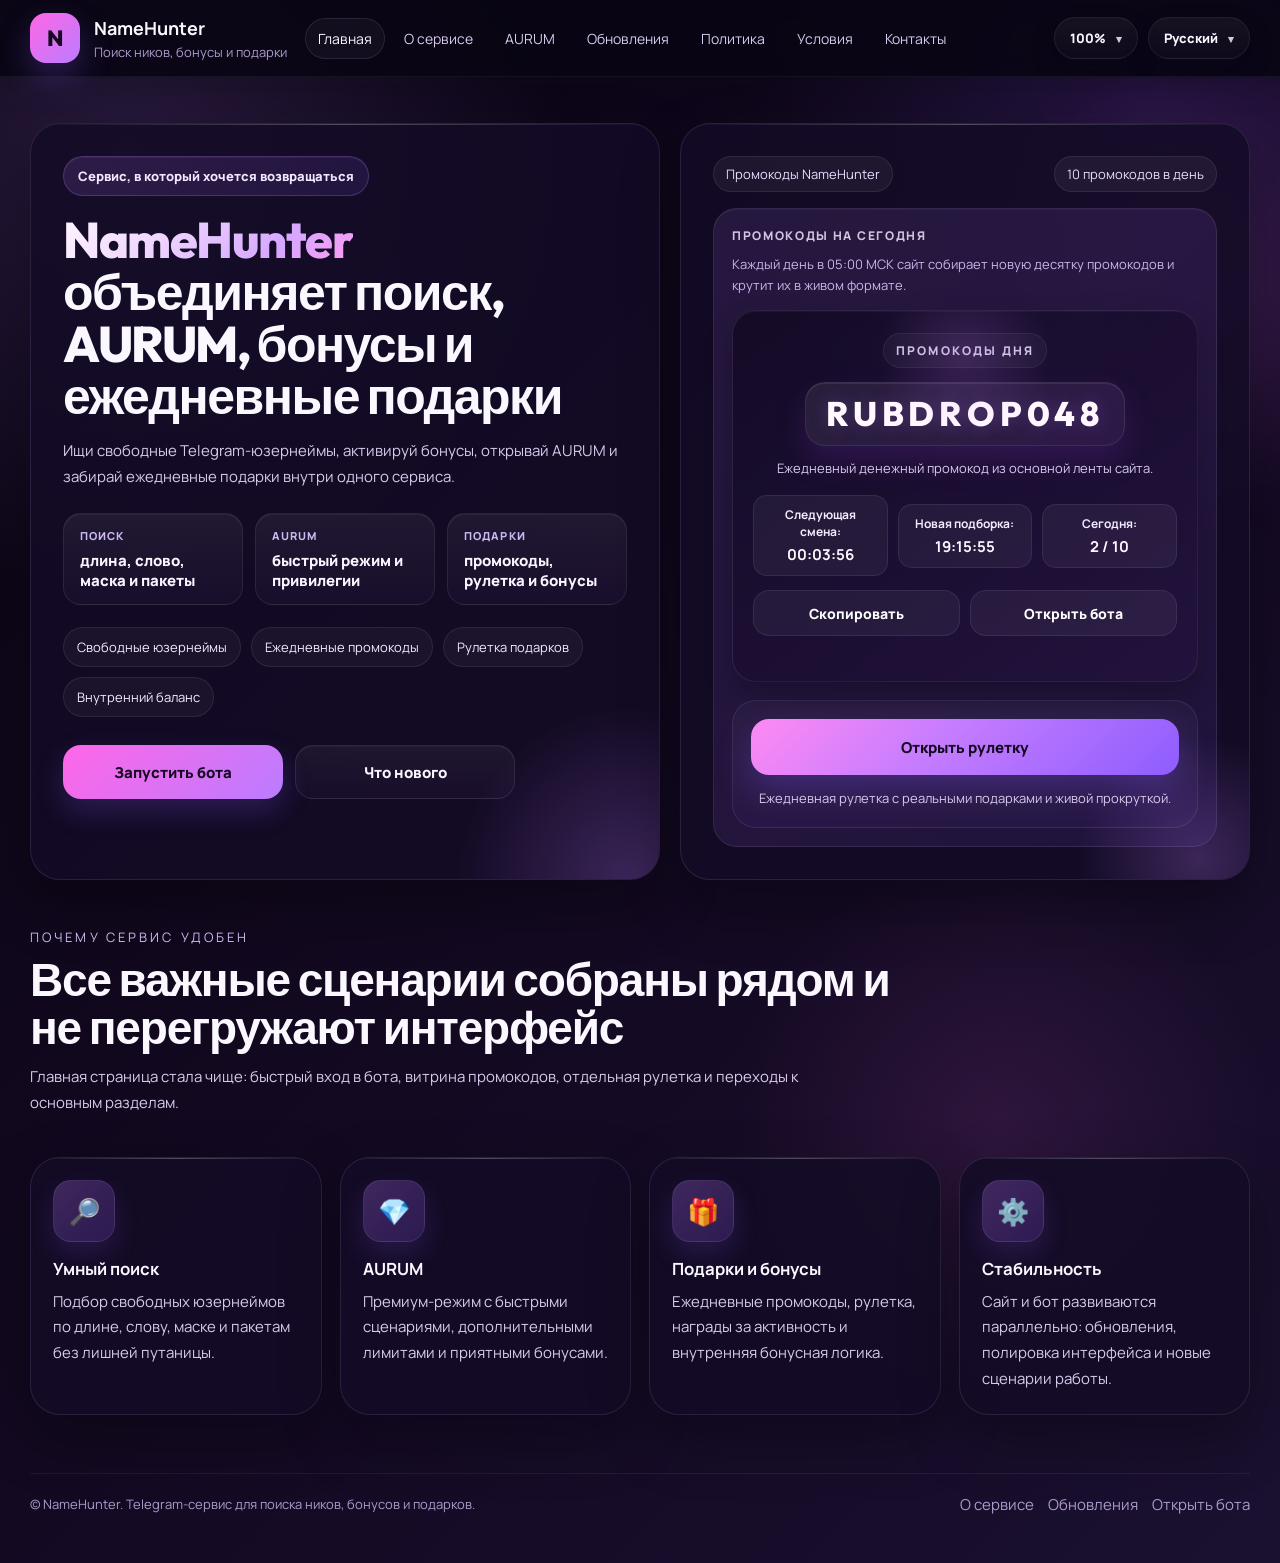
==== commit 5429e816: "Update index.html" ====
--- a/index.html
+++ b/index.html
@@ -5,7 +5,7 @@
   <meta name="viewport" content="width=device-width, initial-scale=1.0" />
   <meta name="aurapay" content="69d579a39e07e">
   <title data-i18n="index.title">NameHunter</title>
-  <meta name="description" data-i18n-content="index.desc" content="NameHunter - СЃРµСЂРІРёСЃ РІРЅСѓС‚СЂРё Telegram РґР»СЏ РїРѕРёСЃРєР° СЋР·РµСЂРЅРµР№РјРѕРІ, AURUM, Р±РѕРЅСѓСЃРѕРІ, Р±РµР·РѕРїР°СЃРЅС‹С… СЃРґРµР»РѕРє Рё РјР°СЂРєРµС‚Р°." />
+  <meta name="description" data-i18n-content="index.desc" content="NameHunter - сервис внутри Telegram для поиска юзернеймов, AURUM, бонусов и рулетки подарков." />
   <link rel="preconnect" href="https://fonts.googleapis.com">
   <link rel="preconnect" href="https://fonts.gstatic.com" crossorigin>
   <link rel="stylesheet" href="./assets/styles.css" />
@@ -17,18 +17,35 @@
         <div class="brand-mark">N</div>
         <div>
           <strong>NameHunter</strong>
-          <span data-i18n="common.brand_sub">РџРѕРёСЃРє РЅРёРєРѕРІ Рё Р±РµР·РѕРїР°СЃРЅС‹Р№ РјР°СЂРєРµС‚</span>
+          <span data-i18n="common.brand_sub">Поиск ников, бонусы и подарки</span>
         </div>
       </a>
       <nav class="nav">
-        <a class="is-active" href="./index.html" data-i18n="common.nav.home">Р“Р»Р°РІРЅР°СЏ</a>
-        <a href="./about.html" data-i18n="common.nav.about">Рћ СЃРµСЂРІРёСЃРµ</a>
+        <a class="is-active" href="./index.html" data-i18n="common.nav.home">Главная</a>
+        <a href="./about.html" data-i18n="common.nav.about">О сервисе</a>
         <a href="./aurum.html" data-i18n="common.nav.aurum">AURUM</a>
-        <a href="./updates.html" data-i18n="common.nav.updates">РћР±РЅРѕРІР»РµРЅРёСЏ</a>
-        <a href="./privacy.html" data-i18n="common.nav.privacy">РџРѕР»РёС‚РёРєР°</a>
-        <a href="./terms.html" data-i18n="common.nav.terms">РЈСЃР»РѕРІРёСЏ</a>
-        <a href="./contacts.html" data-i18n="common.nav.contacts">РљРѕРЅС‚Р°РєС‚С‹</a>
-        <div class="nav-tools"><div class="tool-dropdown"><button class="view-trigger" type="button" id="view-trigger">Вид</button><div class="view-menu" id="view-menu"><button class="view-btn" type="button" data-density-mode="default">100%</button><button class="view-btn" type="button" data-density-mode="compact">92%</button><button class="view-btn" type="button" data-density-mode="tight">86%</button></div></div><div class="tool-dropdown"><button class="lang-trigger" type="button" id="lang-trigger">Русский</button><div class="lang-menu" id="lang-menu"><button class="lang-btn" type="button" data-lang="ru">Русский</button><button class="lang-btn" type="button" data-lang="en">English</button><button class="lang-btn" type="button" data-lang="es">Español</button></div></div></div>
+        <a href="./updates.html" data-i18n="common.nav.updates">Обновления</a>
+        <a href="./privacy.html" data-i18n="common.nav.privacy">Политика</a>
+        <a href="./terms.html" data-i18n="common.nav.terms">Условия</a>
+        <a href="./contacts.html" data-i18n="common.nav.contacts">Контакты</a>
+        <div class="nav-tools">
+          <div class="tool-dropdown">
+            <button class="view-trigger" type="button" id="view-trigger">Вид</button>
+            <div class="view-menu" id="view-menu">
+              <button class="view-btn" type="button" data-density-mode="default">100%</button>
+              <button class="view-btn" type="button" data-density-mode="compact">92%</button>
+              <button class="view-btn" type="button" data-density-mode="tight">86%</button>
+            </div>
+          </div>
+          <div class="tool-dropdown">
+            <button class="lang-trigger" type="button" id="lang-trigger">Русский</button>
+            <div class="lang-menu" id="lang-menu">
+              <button class="lang-btn" type="button" data-lang="ru">Русский</button>
+              <button class="lang-btn" type="button" data-lang="en">English</button>
+              <button class="lang-btn" type="button" data-lang="es">Español</button>
+            </div>
+          </div>
+        </div>
       </nav>
     </div>
   </header>
@@ -37,54 +54,59 @@
     <section class="hero">
       <div class="container hero-grid">
         <div class="hero-card glass fade">
-          <div class="badge" data-i18n="index.badge">РЎРµСЂРІРёСЃ, РІ РєРѕС‚РѕСЂС‹Р№ С…РѕС‡РµС‚СЃСЏ РІРѕР·РІСЂР°С‰Р°С‚СЊСЃСЏ, Р° РЅРµ РїСЂРѕСЃС‚Рѕ РѕРґРёРЅ СЂР°Р· РїСЂРѕРІРµСЂРёС‚СЊ РЅРёРє</div>
-          <h1><span class="gradient">NameHunter</span><br><span data-i18n="index.h1">РѕР±СЉРµРґРёРЅСЏРµС‚ РїРѕРёСЃРє, AURUM, Р±РѕРЅСѓСЃС‹ Рё РјР°СЂРєРµС‚ РІ РѕРґРЅРѕРј СЃРµСЂРІРёСЃРµ</span></h1>
-          <p class="hero-text" data-i18n="index.intro">РС‰Рё СЃРІРѕР±РѕРґРЅС‹Рµ Telegram-СЋР·РµСЂРЅРµР№РјС‹, РѕС‚РєСЂС‹РІР°Р№ AURUM, Р°РєС‚РёРІРёСЂСѓР№ Р±РѕРЅСѓСЃС‹, РёСЃРїРѕР»СЊР·СѓР№ Р±Р°Р»Р°РЅСЃ Рё СЂР°Р±РѕС‚Р°Р№ СЃ РјР°СЂРєРµС‚РѕРј С‡РµСЂРµР· РїРѕРЅСЏС‚РЅС‹Р№ РёРЅС‚РµСЂС„РµР№СЃ РІРЅСѓС‚СЂРё РѕРґРЅРѕРіРѕ РїСЂРѕРµРєС‚Р°.</p>
+          <div class="badge" data-i18n="index.badge">Сервис, в который хочется возвращаться</div>
+          <h1>
+            <span class="gradient">NameHunter</span><br>
+            <span data-i18n="index.h1">объединяет поиск, AURUM, бонусы и ежедневные подарки</span>
+          </h1>
+          <p class="hero-text" data-i18n="index.intro">
+            Ищи свободные Telegram-юзернеймы, активируй бонусы, открывай AURUM и забирай ежедневные подарки внутри одного сервиса.
+          </p>
           <div class="hero-stats">
-            <div class="hero-stat"><strong data-i18n="index.stat1t">РџРѕРёСЃРє</strong><span data-i18n="index.stat1d">РґР»РёРЅР°, СЃР»РѕРІРѕ, РјР°СЃРєР° Рё РїР°РєРµС‚С‹</span></div>
-            <div class="hero-stat"><strong data-i18n="index.stat2t">AURUM</strong><span data-i18n="index.stat2d">Р±С‹СЃС‚СЂС‹Р№ СЂРµР¶РёРј Рё РіРёР±РєРёРµ СЃС†РµРЅР°СЂРёРё</span></div>
-            <div class="hero-stat"><strong data-i18n="index.stat3t">РњР°СЂРєРµС‚</strong><span data-i18n="index.stat3d">safe deal, РѕС‚Р·С‹РІС‹ Рё РєРѕРЅС‚СЂРѕР»СЊ</span></div>
+            <div class="hero-stat"><strong data-i18n="index.stat1t">Поиск</strong><span data-i18n="index.stat1d">длина, слово, маска и пакеты</span></div>
+            <div class="hero-stat"><strong data-i18n="index.stat2t">AURUM</strong><span data-i18n="index.stat2d">быстрый режим и привилегии</span></div>
+            <div class="hero-stat"><strong data-i18n="index.stat3t">Подарки</strong><span data-i18n="index.stat3d">промокоды, рулетка и бонусы</span></div>
           </div>
           <div class="tags">
-            <span data-i18n="index.tag1">РЎРІРѕР±РѕРґРЅС‹Рµ СЋР·РµСЂРЅРµР№РјС‹</span>
-            <span data-i18n="index.tag2">Р‘РµР·РѕРїР°СЃРЅС‹Рµ СЃРґРµР»РєРё</span>
-            <span data-i18n="index.tag3">РџСЂРѕРјРѕРєРѕРґС‹ Рё Р±РѕРЅСѓСЃС‹</span>
-            <span data-i18n="index.tag4">Р’РЅСѓС‚СЂРµРЅРЅРёР№ Р±Р°Р»Р°РЅСЃ</span>
+            <span data-i18n="index.tag1">Свободные юзернеймы</span>
+            <span data-i18n="index.tag2">Ежедневные промокоды</span>
+            <span data-i18n="index.tag3">Рулетка подарков</span>
+            <span data-i18n="index.tag4">Внутренний баланс</span>
           </div>
           <div class="actions">
-            <a class="btn primary" href="https://t.me/NameHunterRobot" target="_blank" rel="noopener noreferrer" data-i18n="index.cta1">Р—Р°РїСѓСЃС‚РёС‚СЊ NameHunter</a>
+            <a class="btn primary" href="https://t.me/NameHunterRobot" target="_blank" rel="noopener noreferrer" data-i18n="index.cta1">Запустить бота</a>
             <a class="btn secondary" href="./updates.html" data-i18n="index.cta2">Что нового</a>
           </div>
         </div>
 
         <aside class="promo-stage glass fade d1">
           <div class="stage-top">
-            <span class="stage-pill" data-i18n="index.promoTop1">РџСЂРѕРјРѕРєРѕРґС‹ NameHunter</span>
-            <span class="stage-pill" data-i18n="index.promoTop2">10 РїСЂРѕРјРѕРєРѕРґРѕРІ РІ РґРµРЅСЊ</span>
+            <span class="stage-pill" data-i18n="index.promoTop1">Промокоды NameHunter</span>
+            <span class="stage-pill" data-i18n="index.promoTop2">10 промокодов в день</span>
           </div>
           <div class="promo-box">
-            <div class="promo-kicker" data-i18n="index.promoKick">РџСЂРѕРјРѕРєРѕРґС‹ РЅР° СЃРµРіРѕРґРЅСЏ</div>
-            <div class="promo-subline" data-i18n="index.promoSub">РљР°Р¶РґС‹Р№ РґРµРЅСЊ РІ 05:00 РњРЎРљ СЃР°Р№С‚ СЃРѕР±РёСЂР°РµС‚ РЅРѕРІСѓСЋ РґРµСЃСЏС‚РєСѓ РїСЂРѕРјРѕРєРѕРґРѕРІ Рё РєСЂСѓС‚РёС‚ РёС… РІ Р¶РёРІРѕРј С„РѕСЂРјР°С‚Рµ.</div>
+            <div class="promo-kicker" data-i18n="index.promoKick">Промокоды на сегодня</div>
+            <div class="promo-subline" data-i18n="index.promoSub">Каждый день в 05:00 МСК сайт собирает новую десятку промокодов и крутит их в живом формате.</div>
             <div class="promo-rotator" id="promo-rotator">
-              <div class="promo-label" data-i18n="common.promo_day">РџСЂРѕРјРѕРєРѕРґС‹ РґРЅСЏ</div>
+              <div class="promo-label" data-i18n="common.promo_day">Промокоды дня</div>
               <div class="promo-code" id="promo-code">RUBDROP001</div>
-              <div class="promo-note" id="promo-note">Р•Р¶РµРґРЅРµРІРЅС‹Р№ РґРµРЅРµР¶РЅС‹Р№ РїСЂРѕРјРѕРєРѕРґ РёР· РѕСЃРЅРѕРІРЅРѕР№ Р»РµРЅС‚С‹ СЃР°Р№С‚Р°.</div>
+              <div class="promo-note" id="promo-note">Ежедневный денежный промокод из основной ленты сайта.</div>
               <div class="promo-meta">
-                <div class="promo-timer"><span data-i18n="common.next_switch">РЎР»РµРґСѓСЋС‰Р°СЏ СЃРјРµРЅР°:</span> <b id="promo-timer">00:00:00</b></div>
-                <div class="promo-timer"><span data-i18n="common.daily_refresh">РќРѕРІР°СЏ РїРѕРґР±РѕСЂРєР°:</span> <b id="promo-day-reset">00:00:00</b></div>
-                <div class="promo-status"><span data-i18n="common.today_count">РЎРµРіРѕРґРЅСЏ:</span> <b id="promo-day-count">1 / 10</b></div>
+                <div class="promo-timer"><span data-i18n="common.next_switch">Следующая смена:</span> <b id="promo-timer">00:00:00</b></div>
+                <div class="promo-timer"><span data-i18n="common.daily_refresh">Новая подборка:</span> <b id="promo-day-reset">00:00:00</b></div>
+                <div class="promo-status"><span data-i18n="common.today_count">Сегодня:</span> <b id="promo-day-count">1 / 10</b></div>
               </div>
               <div class="promo-tools">
-                <button class="promo-copy" id="promo-copy" type="button" data-i18n="common.copy">РЎРєРѕРїРёСЂРѕРІР°С‚СЊ</button>
-                <a class="promo-open" href="https://t.me/NameHunterRobot" target="_blank" rel="noopener noreferrer" data-i18n="common.open_bot">РћС‚РєСЂС‹С‚СЊ Р±РѕС‚Р°</a>
+                <button class="promo-copy" id="promo-copy" type="button" data-i18n="common.copy">Скопировать</button>
+                <a class="promo-open" href="https://t.me/NameHunterRobot" target="_blank" rel="noopener noreferrer" data-i18n="common.open_bot">Открыть бота</a>
               </div>
-              <div class="promo-toast" id="promo-toast" data-i18n="common.copied">РџСЂРѕРјРѕРєРѕРґ СЃРєРѕРїРёСЂРѕРІР°РЅ</div>
+              <div class="promo-toast" id="promo-toast" data-i18n="common.copied">Промокод скопирован</div>
             </div>
 
             <div class="wheel-launch">
-  <button class="wheel-launch-btn" id="wheel-open" type="button">РћС‚РєСЂС‹С‚СЊ СЂСѓР»РµС‚РєСѓ</button>
-  <div class="wheel-launch-note">Ежедневная рулетка с реальными подарками и живой прокруткой.</div>
-</div>
+              <button class="wheel-launch-btn" id="wheel-open" type="button" data-i18n="index.wheelOpen">Открыть рулетку</button>
+              <div class="wheel-launch-note" data-i18n="index.wheelNote">Ежедневная рулетка с реальными подарками и живой прокруткой.</div>
+            </div>
           </div>
         </aside>
       </div>
@@ -93,400 +115,233 @@
     <section class="section">
       <div class="container section-shell">
         <div class="head fade">
-          <div class="kicker" data-i18n="index.whyKick">РџРѕС‡РµРјСѓ СЃРµСЂРІРёСЃ СѓРґРѕР±РµРЅ</div>
-          <h2 class="title" data-i18n="index.whyTitle">РљР»СЋС‡РµРІС‹Рµ СЃС†РµРЅР°СЂРёРё СЃРѕР±СЂР°РЅС‹ РІ РѕРґРЅРѕРј РјРµСЃС‚Рµ Рё РЅРµ С‚СЂРµР±СѓСЋС‚ Р»РёС€РЅРµР№ СЂСѓС‡РЅРѕР№ СЂСѓС‚РёРЅС‹</h2>
-          <p class="subtitle" data-i18n="index.whySub">Р“Р»Р°РІРЅР°СЏ СЃС‚Р°Р»Р° С‡РёС‰Рµ Рё Р±С‹СЃС‚СЂРµРµ: РІР°Р¶РЅС‹Рµ СЂР°Р·РґРµР»С‹ СЂСЏРґРѕРј, РІРёС‚СЂРёРЅР° РїСЂРѕРјРѕРєРѕРґРѕРІ СЂР°Р±РѕС‚Р°РµС‚ РѕС‚РґРµР»СЊРЅРѕ, Р° РїРµСЂРµС…РѕРґС‹ Рє AURUM, РјР°СЂРєРµС‚Сѓ Рё РїСЂР°РІРёР»Р°Рј Р±РѕР»СЊС€Рµ РЅРµ С‚РµСЂСЏСЋС‚СЃСЏ РІ РґР»РёРЅРЅРѕР№ СЃС‚СЂР°РЅРёС†Рµ.</p>
+          <div class="kicker" data-i18n="index.whyKick">Почему сервис удобен</div>
+          <h2 class="title" data-i18n="index.whyTitle">Все важные сценарии собраны рядом и не перегружают интерфейс</h2>
+          <p class="subtitle" data-i18n="index.whySub">Главная страница стала чище: быстрый вход в бота, витрина промокодов, отдельная рулетка и переходы к основным разделам.</p>
         </div>
         <div class="feature-grid">
-          <article class="card glass feature-card fade d1"><div class="icon">рџ”Ћ</div><h3 data-i18n="index.f1t">РЈРјРЅС‹Р№ РїРѕРёСЃРє</h3><p data-i18n="index.f1d">РџРѕРґР±РѕСЂ СЃРІРѕР±РѕРґРЅС‹С… СЋР·РµСЂРЅРµР№РјРѕРІ РїРѕ РґР»РёРЅРµ, СЃР»РѕРІСѓ, РјР°СЃРєРµ Рё РїР°РєРµС‚Р°Рј РІ РѕРґРЅРѕРј СЃС†РµРЅР°СЂРёРё Р±РµР· Р»РёС€РЅРµР№ РїСѓС‚Р°РЅРёС†С‹.</p></article>
-          <article class="card glass feature-card fade d2"><div class="icon">рџ’Ћ</div><h3 data-i18n="index.f2t">AURUM-СЂРµР¶РёРј</h3><p data-i18n="index.f2d">РџСЂРµРјРёСѓРј-СЂРµР¶РёРј СЃ Р±С‹СЃС‚СЂС‹РјРё С„РѕСЂРјР°С‚Р°РјРё, РґРѕРїРѕР»РЅРёС‚РµР»СЊРЅС‹РјРё Р»РёРјРёС‚Р°РјРё, РїРѕРґР°СЂРєР°РјРё Рё Р±РѕР»РµРµ РіРёР±РєРѕР№ Р»РѕРіРёРєРѕР№ РїРѕРёСЃРєР°.</p></article>
-          <article class="card glass feature-card fade d3"><div class="icon">рџЋЃ</div><h3 data-i18n="index.f3t">Р‘РѕРЅСѓСЃС‹ Рё РїСЂРѕРјРѕРєРѕРґС‹</h3><p data-i18n="index.f3d">Р•Р¶РµРґРЅРµРІРЅС‹Рµ РЅР°РіСЂР°РґС‹, РїРѕР»СЊР·РѕРІР°С‚РµР»СЊСЃРєРёРµ Рё СЃРёСЃС‚РµРјРЅС‹Рµ РїСЂРѕРјРѕРєРѕРґС‹, Р±РѕРЅСѓСЃРЅС‹Рµ СЃС†РµРЅР°СЂРёРё Рё РїРѕРґР°СЂРєРё Р·Р° Р°РєС‚РёРІРЅРѕСЃС‚СЊ.</p></article>
-          <article class="card glass feature-card fade d1"><div class="icon">рџ›’</div><h3 data-i18n="index.f4t">РњР°СЂРєРµС‚ Рё safe deal</h3><p data-i18n="index.f4d">РљР°СЂС‚РѕС‡РєРё Р»РѕС‚РѕРІ, РѕС‚Р·С‹РІС‹, Р·Р°РјРѕСЂРѕР·РєР° РґРµРЅРµРі, РїРѕРґС‚РІРµСЂР¶РґРµРЅРёРµ РїРµСЂРµРґР°С‡Рё Рё СЂСѓС‡РЅРѕР№ РєРѕРЅС‚СЂРѕР»СЊ СЃРїРѕСЂРЅС‹С… СЃРёС‚СѓР°С†РёР№.</p></article>
-        </div>
-        <div class="stat-strip fade d2">
-          <div class="stat-tile"><strong data-i18n="index.st1t">РџРѕРґРґРµСЂР¶РєР°</strong><span data-i18n="index.st1d">РћСЃРЅРѕРІРЅС‹Рµ РІРѕРїСЂРѕСЃС‹, СЃРїРѕСЂС‹ Рё СЂР°Р±РѕС‡РёРµ РїСЂРѕС†РµСЃСЃС‹ СЂРµС€Р°СЋС‚СЃСЏ РІРЅСѓС‚СЂРё Telegram.</span></div>
-          <div class="stat-tile"><strong data-i18n="index.st2t">РџР»Р°С‚РµР¶Рё</strong><span data-i18n="index.st2d">Р’РЅСѓС‚СЂРµРЅРЅРёР№ Р±Р°Р»Р°РЅСЃ, РЎР‘Рџ Рё РєР°СЂС‚Р° РІ Р»РѕРіРёРєРµ СЃРµСЂРІРёСЃР° Р±РµР· Р»РёС€РЅРёС… РІРЅРµС€РЅРёС… С€Р°РіРѕРІ.</span></div>
-          <div class="stat-tile"><strong data-i18n="index.st3t">Р®СЂРёРґРёС‡РµСЃРєР°СЏ Р±Р°Р·Р°</strong><span data-i18n="index.st3d">РџРѕР»РёС‚РёРєР°, СѓСЃР»РѕРІРёСЏ РёСЃРїРѕР»СЊР·РѕРІР°РЅРёСЏ Рё РєРѕРЅС‚Р°РєС‚С‹ РІС‹РЅРµСЃРµРЅС‹ РЅР° РѕС‚РґРµР»СЊРЅС‹Рµ СЃС‚СЂР°РЅРёС†С‹.</span></div>
-          <div class="stat-tile"><strong data-i18n="index.st4t">Р“РёР±РєРѕСЃС‚СЊ</strong><span data-i18n="index.st4d">Р’С‹Р±СЂР°РЅРЅС‹Р№ СЏР·С‹Рє СЃРѕС…СЂР°РЅСЏРµС‚СЃСЏ Рё СЃСЂР°Р·Сѓ СЂР°Р±РѕС‚Р°РµС‚ РЅР° РІСЃРµС… СЃС‚СЂР°РЅРёС†Р°С… СЃР°Р№С‚Р°.</span></div>
-        </div>
-      </div>
-    </section>
-
-    <section class="section">
-      <div class="container section-shell">
-        <div class="head fade">
-          <div class="kicker" data-i18n="index.quickKick">Р‘С‹СЃС‚СЂС‹Рµ СЂР°Р·РґРµР»С‹</div>
-          <h2 class="title" data-i18n="index.quickTitle">РќСѓР¶РЅС‹Р№ СЂР°Р·РґРµР» РјРѕР¶РЅРѕ РѕС‚РєСЂС‹С‚СЊ Р·Р° РѕРґРёРЅ РїРµСЂРµС…РѕРґ</h2>
-          <p class="subtitle" data-i18n="index.quickSub">РњС‹ СѓР±СЂР°Р»Рё Р»РёС€РЅРёР№ С€СѓРј Рё РІС‹РЅРµСЃР»Рё РІР°Р¶РЅС‹Рµ СЃС†РµРЅР°СЂРёРё РІ РѕС‚РґРµР»СЊРЅС‹Рµ СЃС‚СЂР°РЅРёС†С‹, С‡С‚РѕР±С‹ СЃР°Р№С‚ РѕС‰СѓС‰Р°Р»СЃСЏ РєР°Рє СЃРµСЂРІРёСЃ, Р° РЅРµ РєР°Рє РїРµСЂРµРіСЂСѓР¶РµРЅРЅС‹Р№ Р»РµРЅРґРёРЅРі.</p>
-        </div>
-        <div class="quick-grid">
-          <a class="quick-card glass fade d1" href="./about.html"><span class="quick-mark">01</span><h3 data-i18n="index.q1t">Рћ СЃРµСЂРІРёСЃРµ</h3><p data-i18n="index.q1d">РљРѕСЂРѕС‚РєРѕ Рё РїРѕ РґРµР»Сѓ Рѕ С‚РѕРј, РєР°Рє СѓСЃС‚СЂРѕРµРЅ NameHunter РІРЅСѓС‚СЂРё Telegram.</p></a>
-          <a class="quick-card glass fade d2" href="./aurum.html"><span class="quick-mark">02</span><h3 data-i18n="index.q2t">AURUM</h3><p data-i18n="index.q2d">РџСЂРµРјРёСѓРј-СЂРµР¶РёРј, Р±С‹СЃС‚СЂС‹Рµ СЃС†РµРЅР°СЂРёРё Рё РґРѕРїРѕР»РЅРёС‚РµР»СЊРЅС‹Рµ РІРѕР·РјРѕР¶РЅРѕСЃС‚Рё РїСЂРѕРµРєС‚Р°.</p></a>
-          <a class="quick-card glass fade d1" href="./updates.html"><span class="quick-mark">04</span><h3 data-i18n="index.q4t">РћР±РЅРѕРІР»РµРЅРёСЏ</h3><p data-i18n="index.q4d">Р›РµРЅС‚Р° СЂР°Р·РІРёС‚РёСЏ РїСЂРѕРµРєС‚Р°: РѕС‚ Р·Р°РїСѓСЃРєР° Р±РѕС‚Р° РґРѕ СЃР°Р№С‚Р°, РјР°СЂРєРµС‚Р° Рё РѕС‚Р·С‹РІРѕРІ.</p></a>
-        </div>
-      </div>
-    </section>
-
-    <section class="section">
-      <div class="container split-grid">
-        <article class="card glass fade d1">
-          <div class="kicker" data-i18n="index.howKick">РљР°Рє СЂР°Р±РѕС‚Р°РµС‚</div>
-          <h2 class="title" style="margin-bottom:12px;" data-i18n="index.howTitle">РћС‚ РїРµСЂРІРѕРіРѕ Р·Р°РїСѓСЃРєР° РґРѕ РїРѕРєСѓРїРєРё СЋР·РµСЂРЅРµР№РјР°</h2>
-          <div class="doc-grid" style="grid-template-columns: 1fr; gap: 14px;">
-            <div class="doc-card glass"><h3 data-i18n="index.hstep1t">1. Р—Р°РїСѓСЃРє Рё РїРѕРёСЃРє</h3><p data-i18n="index.hstep1d">РџРѕР»СЊР·РѕРІР°С‚РµР»СЊ РѕС‚РєСЂС‹РІР°РµС‚ Р±РѕС‚Р°, РІС‹Р±РёСЂР°РµС‚ С„РѕСЂРјР°С‚ РїРѕРёСЃРєР° Рё РїРѕР»СѓС‡Р°РµС‚ РїРѕРґР±РѕСЂРєСѓ СЃРІРѕР±РѕРґРЅС‹С… РІР°СЂРёР°РЅС‚РѕРІ РїРѕРґ СЃРІРѕСЋ Р·Р°РґР°С‡Сѓ.</p></div>
-            <div class="doc-card glass"><h3 data-i18n="index.hstep2t">2. Р‘РѕРЅСѓСЃС‹, Р±Р°Р»Р°РЅСЃ, AURUM</h3><p data-i18n="index.hstep2d">РџСЂРё РЅРµРѕР±С…РѕРґРёРјРѕСЃС‚Рё РјРѕР¶РЅРѕ Р°РєС‚РёРІРёСЂРѕРІР°С‚СЊ Р±РѕРЅСѓСЃС‹, РёСЃРїРѕР»СЊР·РѕРІР°С‚СЊ РїСЂРѕРјРѕРєРѕРґС‹, РїРѕРїРѕР»РЅРёС‚СЊ Р±Р°Р»Р°РЅСЃ РёР»Рё РѕС‚РєСЂС‹С‚СЊ AURUM РґР»СЏ СЂР°СЃС€РёСЂРµРЅРЅС‹С… С„СѓРЅРєС†РёР№.</p></div>
-            <div class="doc-card glass"><h3 data-i18n="index.hstep3t">3. РњР°СЂРєРµС‚ Рё СЃРґРµР»РєРё</h3><p data-i18n="index.hstep3d">Р•СЃР»Рё РЅСѓР¶РµРЅ РіРѕС‚РѕРІС‹Р№ РЅРёРє, РїРѕР»СЊР·РѕРІР°С‚РµР»СЊ РїРµСЂРµС…РѕРґРёС‚ РІ РјР°СЂРєРµС‚, РѕС‚РєСЂС‹РІР°РµС‚ РєР°СЂС‚РѕС‡РєСѓ Р»РѕС‚Р° Рё СЂР°Р±РѕС‚Р°РµС‚ С‡РµСЂРµР· Р±РµР·РѕРїР°СЃРЅСѓСЋ Р»РѕРіРёРєСѓ СЃРґРµР»РєРё.</p></div>
-          </div>
-        </article>
-        <article class="card glass fade d2">
-          <div class="kicker" data-i18n="index.safeKick">Р‘РµР·РѕРїР°СЃРЅРѕСЃС‚СЊ</div>
-          <h2 class="title" style="margin-bottom:12px;" data-i18n="index.safeTitle">РЎРґРµР»РєРё СЃРѕРїСЂРѕРІРѕР¶РґР°СЋС‚СЃСЏ Р»РѕРіРёРєРѕР№ РєРѕРЅС‚СЂРѕР»СЏ, Р° РЅРµ РїСЂРѕСЃС‚Рѕ РїРµСЂРµРІРѕРґРѕРј РґРµРЅРµРі</h2>
-          <div class="notice-strong" data-i18n="index.safeBody">Р’ РјР°СЂРєРµС‚Рµ РёСЃРїРѕР»СЊР·СѓРµС‚СЃСЏ РїРѕРЅСЏС‚РЅС‹Р№ Р±РµР·РѕРїР°СЃРЅС‹Р№ СЃС†РµРЅР°СЂРёР№: СЃСѓРјРјР° РјРѕР¶РµС‚ СЂРµР·РµСЂРІРёСЂРѕРІР°С‚СЊСЃСЏ РґРѕ РїРѕРґС‚РІРµСЂР¶РґРµРЅРёСЏ, РїСЂРѕРґР°РІРµС† РїРµСЂРµРґР°РµС‚ СЋР·РµСЂРЅРµР№Рј, РїРѕРєСѓРїР°С‚РµР»СЊ РїРѕРґС‚РІРµСЂР¶РґР°РµС‚ РїРѕР»СѓС‡РµРЅРёРµ, Р° СЃРїРѕСЂРЅС‹Рµ СЃРёС‚СѓР°С†РёРё СЂР°Р·Р±РёСЂР°СЋС‚СЃСЏ С‡РµСЂРµР· РІРЅСѓС‚СЂРµРЅРЅРёРµ РїСЂРѕС†РµСЃСЃС‹ СЃРµСЂРІРёСЃР°. Р­С‚Рѕ РЅРµ Р·Р°РјРµРЅСЏРµС‚ Р»РёС‡РЅСѓСЋ РѕСЃС‚РѕСЂРѕР¶РЅРѕСЃС‚СЊ, РЅРѕ РґРµР»Р°РµС‚ РїСЂРѕС†РµСЃСЃ Р·Р°РјРµС‚РЅРѕ РїРѕРЅСЏС‚РЅРµРµ Рё СЃРїРѕРєРѕР№РЅРµРµ.</div>
-          <div class="pill-list" style="margin-top:16px;">
-            <span data-i18n="index.safeP1">safe deal</span>
-            <span data-i18n="index.safeP2">РѕС‚Р·С‹РІС‹ Рё СЂРµРїСѓС‚Р°С†РёСЏ</span>
-            <span data-i18n="index.safeP3">РїРѕРґРґРµСЂР¶РєР° 24/7</span>
-            <span data-i18n="index.safeP4">СЂР°Р±РѕС‡РёРµ С‡Р°С‚С‹ РїСЂРѕРµРєС‚Р°</span>
-          </div>
-          <div class="status-board" style="margin-top:18px;">
-            <div class="status-item"><span class="status-dot live"></span><b data-i18n="index.sb1t">Р‘РѕС‚</b><span data-i18n="index.sb1d">РѕРЅР»Р°Р№РЅ</span></div>
-            <div class="status-item"><span class="status-dot live"></span><b data-i18n="index.sb2t">РњР°СЂРєРµС‚</b><span data-i18n="index.sb2d">Р°РєС‚РёРІРµРЅ</span></div>
-            <div class="status-item"><span class="status-dot live"></span><b data-i18n="index.sb3t">РџСЂРѕРјРѕРєРѕРґС‹</b><span data-i18n="index.sb3d">СЂРѕС‚Р°С†РёСЏ СЂР°Р±РѕС‚Р°РµС‚</span></div>
-          </div>
-          <div class="actions" style="margin-top:18px;"></div>
-        </article>
+          <article class="card glass feature-card fade d1"><div class="icon">🔎</div><h3 data-i18n="index.f1t">Умный поиск</h3><p data-i18n="index.f1d">Подбор свободных юзернеймов по длине, слову, маске и пакетам без лишней путаницы.</p></article>
+          <article class="card glass feature-card fade d2"><div class="icon">💎</div><h3 data-i18n="index.f2t">AURUM</h3><p data-i18n="index.f2d">Премиум-режим с быстрыми сценариями, дополнительными лимитами и приятными бонусами.</p></article>
+          <article class="card glass feature-card fade d3"><div class="icon">🎁</div><h3 data-i18n="index.f3t">Подарки и бонусы</h3><p data-i18n="index.f3d">Ежедневные промокоды, рулетка, награды за активность и внутренняя бонусная логика.</p></article>
+          <article class="card glass feature-card fade d1"><div class="icon">⚙️</div><h3 data-i18n="index.f4t">Стабильность</h3><p data-i18n="index.f4d">Сайт и бот развиваются параллельно: обновления, полировка интерфейса и новые сценарии работы.</p></article>
+        </div>
       </div>
     </section>
   </main>
 
-  <footer>
-  <div class="container footer">
-    <div class="footer-note" data-i18n="common.footer_service">В© NameHunter. РЎРµСЂРІРёСЃ РІРЅСѓС‚СЂРё Telegram РґР»СЏ РїРѕРёСЃРєР° СЃРІРѕР±РѕРґРЅС‹С… СЋР·РµСЂРЅРµР№РјРѕРІ, Р±РѕРЅСѓСЃРѕРІ, AURUM Рё Р±РµР·РѕРїР°СЃРЅС‹С… СЃРґРµР»РѕРє.</div>
-    <div class="links">
-      <a href="./about.html" data-i18n="common.nav.about">Рћ СЃРµСЂРІРёСЃРµ</a>
-      <a href="./privacy.html" data-i18n="common.nav.privacy">РџРѕР»РёС‚РёРєР°</a>
-      <a href="./terms.html" data-i18n="common.nav.terms">РЈСЃР»РѕРІРёСЏ</a>
-      <a href="./contacts.html" data-i18n="common.nav.contacts">РљРѕРЅС‚Р°РєС‚С‹</a>
+  <div class="wheel-modal" id="wheel-modal" aria-hidden="true">
+    <div class="wheel-modal-backdrop" id="wheel-close"></div>
+    <div class="wheel-panel glass">
+      <button class="wheel-close-x" id="wheel-close-x" type="button">×</button>
+      <div class="promo-kicker">Рулетка подарков</div>
+      <div class="wheel-modal-sub">Крути рулетку и забирай ежедневный подарок. Сам код открывается только после копирования.</div>
+      <div class="wheel-machine">
+        <div class="wheel-track-wrap">
+          <div class="wheel-pointer"></div>
+          <div class="wheel-track" id="wheel-track"></div>
+        </div>
+      </div>
+      <div class="wheel-result glass">
+        <div class="wheel-code" id="wheel-code">Крути и забирай подарок</div>
+        <div class="wheel-note" id="wheel-note"></div>
+        <div class="wheel-status" id="wheel-status"></div>
+      </div>
+      <div class="promo-tools wheel-tools">
+        <button class="promo-copy" id="wheel-spin" type="button">Крутить рулетку</button>
+        <button class="promo-open" id="wheel-copy" type="button">Скопировать промокод</button>
+      </div>
     </div>
   </div>
-</footer>
-
-<div class="wheel-modal" id="wheel-modal" aria-hidden="true">
-  <div class="wheel-modal-backdrop" id="wheel-close"></div>
-  <div class="wheel-modal-card">
-    <button class="wheel-modal-x" id="wheel-close-x" type="button" aria-label="Р—Р°РєСЂС‹С‚СЊ">Г—</button>
-    <div class="wheel-modal-head">
-      <div class="promo-kicker">Р СѓР»РµС‚РєР° РїРѕРґР°СЂРєРѕРІ</div>
-      <div class="wheel-modal-sub">Крути рулетку и забирай ежедневный подарок. Сам код открывается только после копирования.</div>
+
+  <footer>
+    <div class="container footer">
+      <div class="footer-note" data-i18n="common.footer_index">© NameHunter. Telegram-сервис для поиска ников, бонусов и подарков.</div>
+      <div class="links">
+        <a href="./about.html" data-i18n="common.nav.about">О сервисе</a>
+        <a href="./updates.html" data-i18n="common.nav.updates">Обновления</a>
+        <a href="https://t.me/NameHunterRobot" target="_blank" rel="noopener noreferrer" data-i18n="common.open_bot">Открыть бота</a>
+      </div>
     </div>
-    <div class="wheel-machine">
-      <div class="wheel-glow"></div>
-      <div class="wheel-pointer"></div>
-      <div class="wheel-window">
-        <div class="wheel-track" id="wheel-track"></div>
-      </div>
-    </div>
-    <div class="wheel-result">
-      <div class="wheel-code" id="wheel-code">вЂ”</div>
-      <div class="wheel-note" id="wheel-note"></div>
-      <div class="wheel-status" id="wheel-status"></div>
-    </div>
-    <div class="promo-tools wheel-tools">
-      <button class="promo-copy" id="wheel-spin" type="button">РљСЂСѓС‚РёС‚СЊ СЂСѓР»РµС‚РєСѓ</button>
-      <button class="promo-open" id="wheel-copy" type="button">РЎРєРѕРїРёСЂРѕРІР°С‚СЊ РїСЂРѕРјРѕРєРѕРґ</button>
-    </div>
-  </div>
-</div>
-<script id="i18n-data" type="application/json">
-{
-  "ru": {
-    "common": {
-      "brand_sub":"РџРѕРёСЃРє РЅРёРєРѕРІ Рё Р±РµР·РѕРїР°СЃРЅС‹Р№ РјР°СЂРєРµС‚",
-      "nav":{"home":"Р“Р»Р°РІРЅР°СЏ","about":"Рћ СЃРµСЂРІРёСЃРµ","aurum":"AURUM","market":"РњР°СЂРєРµС‚","updates":"РћР±РЅРѕРІР»РµРЅРёСЏ","privacy":"РџРѕР»РёС‚РёРєР°","terms":"РЈСЃР»РѕРІРёСЏ","contacts":"РљРѕРЅС‚Р°РєС‚С‹"},
-      "footer_service":"В© NameHunter. РЎРµСЂРІРёСЃ РІРЅСѓС‚СЂРё Telegram РґР»СЏ РїРѕРёСЃРєР° СЃРІРѕР±РѕРґРЅС‹С… СЋР·РµСЂРЅРµР№РјРѕРІ, Р±РѕРЅСѓСЃРѕРІ, AURUM Рё Р±РµР·РѕРїР°СЃРЅС‹С… СЃРґРµР»РѕРє.",
-      "open_bot":"РћС‚РєСЂС‹С‚СЊ Р±РѕС‚Р°",
-      "copied":"РџСЂРѕРјРѕРєРѕРґ СЃРєРѕРїРёСЂРѕРІР°РЅ",
-      "copy":"РЎРєРѕРїРёСЂРѕРІР°С‚СЊ",
-      "copied_btn":"РЎРєРѕРїРёСЂРѕРІР°РЅРѕ",
-      "error_btn":"РћС€РёР±РєР°",
-      "live":"LIVE",
-      "next_switch":"РЎР»РµРґСѓСЋС‰Р°СЏ СЃРјРµРЅР°:",
-      "promo_day":"РџСЂРѕРјРѕРєРѕРґС‹ РґРЅСЏ"
+  </footer>
+
+  <script id="i18n-data" type="application/json">
+  {
+    "ru": {
+      "common": {
+        "brand_sub": "Поиск ников, бонусы и подарки",
+        "nav": {
+          "home": "Главная",
+          "about": "О сервисе",
+          "aurum": "AURUM",
+          "updates": "Обновления",
+          "privacy": "Политика",
+          "terms": "Условия",
+          "contacts": "Контакты"
+        },
+        "promo_day": "Промокоды дня",
+        "next_switch": "Следующая смена:",
+        "daily_refresh": "Новая подборка:",
+        "today_count": "Сегодня:",
+        "copy": "Скопировать",
+        "open_bot": "Открыть бота",
+        "copied": "Промокод скопирован",
+        "footer_index": "© NameHunter. Telegram-сервис для поиска ников, бонусов и подарков."
+      },
+      "index": {
+        "title": "NameHunter",
+        "desc": "NameHunter - сервис внутри Telegram для поиска юзернеймов, AURUM, бонусов и рулетки подарков.",
+        "badge": "Сервис, в который хочется возвращаться",
+        "h1": "объединяет поиск, AURUM, бонусы и ежедневные подарки",
+        "intro": "Ищи свободные Telegram-юзернеймы, активируй бонусы, открывай AURUM и забирай ежедневные подарки внутри одного сервиса.",
+        "stat1t": "Поиск",
+        "stat1d": "длина, слово, маска и пакеты",
+        "stat2t": "AURUM",
+        "stat2d": "быстрый режим и привилегии",
+        "stat3t": "Подарки",
+        "stat3d": "промокоды, рулетка и бонусы",
+        "tag1": "Свободные юзернеймы",
+        "tag2": "Ежедневные промокоды",
+        "tag3": "Рулетка подарков",
+        "tag4": "Внутренний баланс",
+        "cta1": "Запустить бота",
+        "cta2": "Что нового",
+        "promoTop1": "Промокоды NameHunter",
+        "promoTop2": "10 промокодов в день",
+        "promoKick": "Промокоды на сегодня",
+        "promoSub": "Каждый день в 05:00 МСК сайт собирает новую десятку промокодов и крутит их в живом формате.",
+        "wheelOpen": "Открыть рулетку",
+        "wheelNote": "Ежедневная рулетка с реальными подарками и живой прокруткой.",
+        "whyKick": "Почему сервис удобен",
+        "whyTitle": "Все важные сценарии собраны рядом и не перегружают интерфейс",
+        "whySub": "Главная страница стала чище: быстрый вход в бота, витрина промокодов, отдельная рулетка и переходы к основным разделам.",
+        "f1t": "Умный поиск",
+        "f1d": "Подбор свободных юзернеймов по длине, слову, маске и пакетам без лишней путаницы.",
+        "f2t": "AURUM",
+        "f2d": "Премиум-режим с быстрыми сценариями, дополнительными лимитами и приятными бонусами.",
+        "f3t": "Подарки и бонусы",
+        "f3d": "Ежедневные промокоды, рулетка, награды за активность и внутренняя бонусная логика.",
+        "f4t": "Стабильность",
+        "f4d": "Сайт и бот развиваются параллельно: обновления, полировка интерфейса и новые сценарии работы."
+      }
     },
-    "index": {
-      "title":"NameHunter",
-      "desc":"NameHunter - СЃРµСЂРІРёСЃ РІРЅСѓС‚СЂРё Telegram РґР»СЏ РїРѕРёСЃРєР° СЋР·РµСЂРЅРµР№РјРѕРІ, AURUM, Р±РѕРЅСѓСЃРѕРІ, Р±РµР·РѕРїР°СЃРЅС‹С… СЃРґРµР»РѕРє Рё РјР°СЂРєРµС‚Р°.",
-      "badge":"РЎРµСЂРІРёСЃ, РІ РєРѕС‚РѕСЂС‹Р№ С…РѕС‡РµС‚СЃСЏ РІРѕР·РІСЂР°С‰Р°С‚СЊСЃСЏ, Р° РЅРµ РїСЂРѕСЃС‚Рѕ РѕРґРёРЅ СЂР°Р· РїСЂРѕРІРµСЂРёС‚СЊ РЅРёРє",
-      "h1":"РѕР±СЉРµРґРёРЅСЏРµС‚ РїРѕРёСЃРє, AURUM, Р±РѕРЅСѓСЃС‹ Рё РјР°СЂРєРµС‚ РІ РѕРґРЅРѕРј СЃРµСЂРІРёСЃРµ",
-      "intro":"РС‰Рё СЃРІРѕР±РѕРґРЅС‹Рµ Telegram-СЋР·РµСЂРЅРµР№РјС‹, РѕС‚РєСЂС‹РІР°Р№ AURUM, Р°РєС‚РёРІРёСЂСѓР№ Р±РѕРЅСѓСЃС‹, РёСЃРїРѕР»СЊР·СѓР№ Р±Р°Р»Р°РЅСЃ Рё СЂР°Р±РѕС‚Р°Р№ СЃ РјР°СЂРєРµС‚РѕРј С‡РµСЂРµР· РїРѕРЅСЏС‚РЅС‹Р№ РёРЅС‚РµСЂС„РµР№СЃ РІРЅСѓС‚СЂРё РѕРґРЅРѕРіРѕ РїСЂРѕРµРєС‚Р°.",
-      "stat1t":"РџРѕРёСЃРє",
-      "stat1d":"РґР»РёРЅР°, СЃР»РѕРІРѕ, РјР°СЃРєР° Рё РїР°РєРµС‚С‹",
-      "stat2t":"AURUM",
-      "stat2d":"Р±С‹СЃС‚СЂС‹Р№ СЂРµР¶РёРј Рё РіРёР±РєРёРµ СЃС†РµРЅР°СЂРёРё",
-      "stat3t":"РњР°СЂРєРµС‚",
-      "stat3d":"safe deal, РѕС‚Р·С‹РІС‹ Рё РєРѕРЅС‚СЂРѕР»СЊ",
-      "tag1":"РЎРІРѕР±РѕРґРЅС‹Рµ СЋР·РµСЂРЅРµР№РјС‹",
-      "tag2":"Р‘РµР·РѕРїР°СЃРЅС‹Рµ СЃРґРµР»РєРё",
-      "tag3":"РџСЂРѕРјРѕРєРѕРґС‹ Рё Р±РѕРЅСѓСЃС‹",
-      "tag4":"Р’РЅСѓС‚СЂРµРЅРЅРёР№ Р±Р°Р»Р°РЅСЃ",
-      "cta1":"Р—Р°РїСѓСЃС‚РёС‚СЊ NameHunter",
-      "cta2":"РЈР·РЅР°С‚СЊ Рѕ СЃРµСЂРІРёСЃРµ",
-      "promoTop1":"РџСЂРѕРјРѕРєРѕРґС‹ NameHunter",
-      "promoTop2":"10 РїСЂРѕРјРѕРєРѕРґРѕРІ РІ РґРµРЅСЊ",
-      "promoKick":"РџСЂРѕРјРѕРєРѕРґС‹ РЅР° СЃРµРіРѕРґРЅСЏ",
-      "promoSub":"РљР°Р¶РґС‹Р№ РґРµРЅСЊ РІ 05:00 РњРЎРљ СЃР°Р№С‚ СЃРѕР±РёСЂР°РµС‚ РЅРѕРІСѓСЋ РґРµСЃСЏС‚РєСѓ РїСЂРѕРјРѕРєРѕРґРѕРІ Рё РєСЂСѓС‚РёС‚ РёС… РІ Р¶РёРІРѕРј С„РѕСЂРјР°С‚Рµ.",
-      "promoStatus":"РЎС‚Р°С‚СѓСЃ:",
-      "whyKick":"РџРѕС‡РµРјСѓ СЃРµСЂРІРёСЃ СѓРґРѕР±РµРЅ",
-      "whyTitle":"РљР»СЋС‡РµРІС‹Рµ СЃС†РµРЅР°СЂРёРё СЃРѕР±СЂР°РЅС‹ РІ РѕРґРЅРѕРј РјРµСЃС‚Рµ Рё РЅРµ С‚СЂРµР±СѓСЋС‚ Р»РёС€РЅРµР№ СЂСѓС‡РЅРѕР№ СЂСѓС‚РёРЅС‹",
-      "whySub":"Р“Р»Р°РІРЅР°СЏ СЃС‚Р°Р»Р° С‡РёС‰Рµ Рё Р±С‹СЃС‚СЂРµРµ: РІР°Р¶РЅС‹Рµ СЂР°Р·РґРµР»С‹ СЂСЏРґРѕРј, РІРёС‚СЂРёРЅР° РїСЂРѕРјРѕРєРѕРґРѕРІ СЂР°Р±РѕС‚Р°РµС‚ РѕС‚РґРµР»СЊРЅРѕ, Р° РїРµСЂРµС…РѕРґС‹ Рє AURUM, РјР°СЂРєРµС‚Сѓ Рё РїСЂР°РІРёР»Р°Рј Р±РѕР»СЊС€Рµ РЅРµ С‚РµСЂСЏСЋС‚СЃСЏ РІ РґР»РёРЅРЅРѕР№ СЃС‚СЂР°РЅРёС†Рµ.",
-      "f1t":"РЈРјРЅС‹Р№ РїРѕРёСЃРє",
-      "f1d":"РџРѕРґР±РѕСЂ СЃРІРѕР±РѕРґРЅС‹С… СЋР·РµСЂРЅРµР№РјРѕРІ РїРѕ РґР»РёРЅРµ, СЃР»РѕРІСѓ, РјР°СЃРєРµ Рё РїР°РєРµС‚Р°Рј РІ РѕРґРЅРѕРј СЃС†РµРЅР°СЂРёРё Р±РµР· Р»РёС€РЅРµР№ РїСѓС‚Р°РЅРёС†С‹.",
-      "f2t":"AURUM-СЂРµР¶РёРј",
-      "f2d":"РџСЂРµРјРёСѓРј-СЂРµР¶РёРј СЃ Р±С‹СЃС‚СЂС‹РјРё С„РѕСЂРјР°С‚Р°РјРё, РґРѕРїРѕР»РЅРёС‚РµР»СЊРЅС‹РјРё Р»РёРјРёС‚Р°РјРё, РїРѕРґР°СЂРєР°РјРё Рё Р±РѕР»РµРµ РіРёР±РєРѕР№ Р»РѕРіРёРєРѕР№ РїРѕРёСЃРєР°.",
-      "f3t":"Р‘РѕРЅСѓСЃС‹ Рё РїСЂРѕРјРѕРєРѕРґС‹",
-      "f3d":"Р•Р¶РµРґРЅРµРІРЅС‹Рµ РЅР°РіСЂР°РґС‹, РїРѕР»СЊР·РѕРІР°С‚РµР»СЊСЃРєРёРµ Рё СЃРёСЃС‚РµРјРЅС‹Рµ РїСЂРѕРјРѕРєРѕРґС‹, Р±РѕРЅСѓСЃРЅС‹Рµ СЃС†РµРЅР°СЂРёРё Рё РїРѕРґР°СЂРєРё Р·Р° Р°РєС‚РёРІРЅРѕСЃС‚СЊ.",
-      "f4t":"РњР°СЂРєРµС‚ Рё safe deal",
-      "f4d":"РљР°СЂС‚РѕС‡РєРё Р»РѕС‚РѕРІ, РѕС‚Р·С‹РІС‹, Р·Р°РјРѕСЂРѕР·РєР° РґРµРЅРµРі, РїРѕРґС‚РІРµСЂР¶РґРµРЅРёРµ РїРµСЂРµРґР°С‡Рё Рё СЂСѓС‡РЅРѕР№ РєРѕРЅС‚СЂРѕР»СЊ СЃРїРѕСЂРЅС‹С… СЃРёС‚СѓР°С†РёР№.",
-      "st1t":"РџРѕРґРґРµСЂР¶РєР°",
-      "st1d":"РћСЃРЅРѕРІРЅС‹Рµ РІРѕРїСЂРѕСЃС‹, СЃРїРѕСЂС‹ Рё СЂР°Р±РѕС‡РёРµ РїСЂРѕС†РµСЃСЃС‹ СЂРµС€Р°СЋС‚СЃСЏ РІРЅСѓС‚СЂРё Telegram.",
-      "st2t":"РџР»Р°С‚РµР¶Рё",
-      "st2d":"Р’РЅСѓС‚СЂРµРЅРЅРёР№ Р±Р°Р»Р°РЅСЃ, РЎР‘Рџ Рё РєР°СЂС‚Р° РІ Р»РѕРіРёРєРµ СЃРµСЂРІРёСЃР° Р±РµР· Р»РёС€РЅРёС… РІРЅРµС€РЅРёС… С€Р°РіРѕРІ.",
-      "st3t":"Р®СЂРёРґРёС‡РµСЃРєР°СЏ Р±Р°Р·Р°",
-      "st3d":"РџРѕР»РёС‚РёРєР°, СѓСЃР»РѕРІРёСЏ РёСЃРїРѕР»СЊР·РѕРІР°РЅРёСЏ Рё РєРѕРЅС‚Р°РєС‚С‹ РІС‹РЅРµСЃРµРЅС‹ РЅР° РѕС‚РґРµР»СЊРЅС‹Рµ СЃС‚СЂР°РЅРёС†С‹.",
-      "st4t":"Р“РёР±РєРѕСЃС‚СЊ",
-      "st4d":"Р’С‹Р±СЂР°РЅРЅС‹Р№ СЏР·С‹Рє СЃРѕС…СЂР°РЅСЏРµС‚СЃСЏ Рё СЃСЂР°Р·Сѓ СЂР°Р±РѕС‚Р°РµС‚ РЅР° РІСЃРµС… СЃС‚СЂР°РЅРёС†Р°С… СЃР°Р№С‚Р°.",
-      "quickKick":"Р‘С‹СЃС‚СЂС‹Рµ СЂР°Р·РґРµР»С‹",
-      "quickTitle":"РќСѓР¶РЅС‹Р№ СЂР°Р·РґРµР» РјРѕР¶РЅРѕ РѕС‚РєСЂС‹С‚СЊ Р·Р° РѕРґРёРЅ РїРµСЂРµС…РѕРґ",
-      "quickSub":"РњС‹ СѓР±СЂР°Р»Рё Р»РёС€РЅРёР№ С€СѓРј Рё РІС‹РЅРµСЃР»Рё РІР°Р¶РЅС‹Рµ СЃС†РµРЅР°СЂРёРё РІ РѕС‚РґРµР»СЊРЅС‹Рµ СЃС‚СЂР°РЅРёС†С‹, С‡С‚РѕР±С‹ СЃР°Р№С‚ РѕС‰СѓС‰Р°Р»СЃСЏ РєР°Рє СЃРµСЂРІРёСЃ, Р° РЅРµ РєР°Рє РїРµСЂРµРіСЂСѓР¶РµРЅРЅС‹Р№ Р»РµРЅРґРёРЅРі.",
-      "q1t":"Рћ СЃРµСЂРІРёСЃРµ",
-      "q1d":"РљРѕСЂРѕС‚РєРѕ Рё РїРѕ РґРµР»Сѓ Рѕ С‚РѕРј, РєР°Рє СѓСЃС‚СЂРѕРµРЅ NameHunter РІРЅСѓС‚СЂРё Telegram.",
-      "q2t":"AURUM",
-      "q2d":"РџСЂРµРјРёСѓРј-СЂРµР¶РёРј, Р±С‹СЃС‚СЂС‹Рµ СЃС†РµРЅР°СЂРёРё Рё РґРѕРїРѕР»РЅРёС‚РµР»СЊРЅС‹Рµ РІРѕР·РјРѕР¶РЅРѕСЃС‚Рё РїСЂРѕРµРєС‚Р°.",
-      "q3t":"РњР°СЂРєРµС‚",
-      "q3d":"Р‘РµР·РѕРїР°СЃРЅР°СЏ Р»РѕРіРёРєР° СЃРґРµР»РѕРє, РєР°СЂС‚РѕС‡РєРё Р»РѕС‚РѕРІ, РѕС‚Р·С‹РІС‹ Рё СЂР°Р±РѕС‚Р° С‡РµСЂРµР· safe deal.",
-      "q4t":"РћР±РЅРѕРІР»РµРЅРёСЏ",
-      "q4d":"Р›РµРЅС‚Р° СЂР°Р·РІРёС‚РёСЏ РїСЂРѕРµРєС‚Р°: РѕС‚ Р·Р°РїСѓСЃРєР° Р±РѕС‚Р° РґРѕ СЃР°Р№С‚Р°, РјР°СЂРєРµС‚Р° Рё РѕС‚Р·С‹РІРѕРІ.",
-      "howKick":"РљР°Рє СЂР°Р±РѕС‚Р°РµС‚",
-      "howTitle":"РћС‚ РїРµСЂРІРѕРіРѕ Р·Р°РїСѓСЃРєР° РґРѕ РїРѕРєСѓРїРєРё СЋР·РµСЂРЅРµР№РјР°",
-      "hstep1t":"1. Р—Р°РїСѓСЃРє Рё РїРѕРёСЃРє",
-      "hstep1d":"РџРѕР»СЊР·РѕРІР°С‚РµР»СЊ РѕС‚РєСЂС‹РІР°РµС‚ Р±РѕС‚Р°, РІС‹Р±РёСЂР°РµС‚ С„РѕСЂРјР°С‚ РїРѕРёСЃРєР° Рё РїРѕР»СѓС‡Р°РµС‚ РїРѕРґР±РѕСЂРєСѓ СЃРІРѕР±РѕРґРЅС‹С… РІР°СЂРёР°РЅС‚РѕРІ РїРѕРґ СЃРІРѕСЋ Р·Р°РґР°С‡Сѓ.",
-      "hstep2t":"2. Р‘РѕРЅСѓСЃС‹, Р±Р°Р»Р°РЅСЃ, AURUM",
-      "hstep2d":"РџСЂРё РЅРµРѕР±С…РѕРґРёРјРѕСЃС‚Рё РјРѕР¶РЅРѕ Р°РєС‚РёРІРёСЂРѕРІР°С‚СЊ Р±РѕРЅСѓСЃС‹, РёСЃРїРѕР»СЊР·РѕРІР°С‚СЊ РїСЂРѕРјРѕРєРѕРґС‹, РїРѕРїРѕР»РЅРёС‚СЊ Р±Р°Р»Р°РЅСЃ РёР»Рё РѕС‚РєСЂС‹С‚СЊ AURUM РґР»СЏ СЂР°СЃС€РёСЂРµРЅРЅС‹С… С„СѓРЅРєС†РёР№.",
-      "hstep3t":"3. РњР°СЂРєРµС‚ Рё СЃРґРµР»РєРё",
-      "hstep3d":"Р•СЃР»Рё РЅСѓР¶РµРЅ РіРѕС‚РѕРІС‹Р№ РЅРёРє, РїРѕР»СЊР·РѕРІР°С‚РµР»СЊ РїРµСЂРµС…РѕРґРёС‚ РІ РјР°СЂРєРµС‚, РѕС‚РєСЂС‹РІР°РµС‚ РєР°СЂС‚РѕС‡РєСѓ Р»РѕС‚Р° Рё СЂР°Р±РѕС‚Р°РµС‚ С‡РµСЂРµР· Р±РµР·РѕРїР°СЃРЅСѓСЋ Р»РѕРіРёРєСѓ СЃРґРµР»РєРё.",
-      "safeKick":"Р‘РµР·РѕРїР°СЃРЅРѕСЃС‚СЊ",
-      "safeTitle":"РЎРґРµР»РєРё СЃРѕРїСЂРѕРІРѕР¶РґР°СЋС‚СЃСЏ Р»РѕРіРёРєРѕР№ РєРѕРЅС‚СЂРѕР»СЏ, Р° РЅРµ РїСЂРѕСЃС‚Рѕ РїРµСЂРµРІРѕРґРѕРј РґРµРЅРµРі",
-      "safeBody":"Р’ РјР°СЂРєРµС‚Рµ РёСЃРїРѕР»СЊР·СѓРµС‚СЃСЏ РїРѕРЅСЏС‚РЅС‹Р№ Р±РµР·РѕРїР°СЃРЅС‹Р№ СЃС†РµРЅР°СЂРёР№: СЃСѓРјРјР° РјРѕР¶РµС‚ СЂРµР·РµСЂРІРёСЂРѕРІР°С‚СЊСЃСЏ РґРѕ РїРѕРґС‚РІРµСЂР¶РґРµРЅРёСЏ, РїСЂРѕРґР°РІРµС† РїРµСЂРµРґР°РµС‚ СЋР·РµСЂРЅРµР№Рј, РїРѕРєСѓРїР°С‚РµР»СЊ РїРѕРґС‚РІРµСЂР¶РґР°РµС‚ РїРѕР»СѓС‡РµРЅРёРµ, Р° СЃРїРѕСЂРЅС‹Рµ СЃРёС‚СѓР°С†РёРё СЂР°Р·Р±РёСЂР°СЋС‚СЃСЏ С‡РµСЂРµР· РІРЅСѓС‚СЂРµРЅРЅРёРµ РїСЂРѕС†РµСЃСЃС‹ СЃРµСЂРІРёСЃР°. Р­С‚Рѕ РЅРµ Р·Р°РјРµРЅСЏРµС‚ Р»РёС‡РЅСѓСЋ РѕСЃС‚РѕСЂРѕР¶РЅРѕСЃС‚СЊ, РЅРѕ РґРµР»Р°РµС‚ РїСЂРѕС†РµСЃСЃ Р·Р°РјРµС‚РЅРѕ РїРѕРЅСЏС‚РЅРµРµ Рё СЃРїРѕРєРѕР№РЅРµРµ.",
-      "safeP1":"safe deal",
-      "safeP2":"РѕС‚Р·С‹РІС‹ Рё СЂРµРїСѓС‚Р°С†РёСЏ",
-      "safeP3":"РїРѕРґРґРµСЂР¶РєР° 24/7",
-      "safeP4":"СЂР°Р±РѕС‡РёРµ С‡Р°С‚С‹ РїСЂРѕРµРєС‚Р°",
-      "sb1t":"Р‘РѕС‚",
-      "sb1d":"РѕРЅР»Р°Р№РЅ",
-      "sb2t":"РњР°СЂРєРµС‚",
-      "sb2d":"Р°РєС‚РёРІРµРЅ",
-      "sb3t":"РџСЂРѕРјРѕРєРѕРґС‹",
-      "sb3d":"СЂРѕС‚Р°С†РёСЏ СЂР°Р±РѕС‚Р°РµС‚",
-      "safeBtn":"РџРµСЂРµР№С‚Рё РІ СЂР°Р·РґРµР» РјР°СЂРєРµС‚Р°"
-    }
-  },
-  "en": {
-    "common": {
-      "brand_sub":"Username search and safe marketplace",
-      "nav":{"home":"Home","about":"About","aurum":"AURUM","market":"Market","updates":"Updates","privacy":"Privacy","terms":"Terms","contacts":"Contacts"},
-      "footer_service":"В© NameHunter. A Telegram service for free username search, bonuses, AURUM and safe deals.",
-      "open_bot":"Open bot",
-      "copied":"Promo code copied",
-      "copy":"Copy",
-      "copied_btn":"Copied",
-      "error_btn":"Error",
-      "live":"LIVE",
-      "next_switch":"Next change:",
-      "promo_day":"Promo codes of the day"
+    "en": {
+      "common": {
+        "brand_sub": "Username search, bonuses and gifts",
+        "nav": {
+          "home": "Home",
+          "about": "About",
+          "aurum": "AURUM",
+          "updates": "Updates",
+          "privacy": "Privacy",
+          "terms": "Terms",
+          "contacts": "Contacts"
+        },
+        "promo_day": "Promo codes of the day",
+        "next_switch": "Next switch:",
+        "daily_refresh": "New daily pack:",
+        "today_count": "Today:",
+        "copy": "Copy",
+        "open_bot": "Open bot",
+        "copied": "Promo copied",
+        "footer_index": "© NameHunter. Telegram service for username search, bonuses and gifts."
+      },
+      "index": {
+        "title": "NameHunter",
+        "desc": "NameHunter is a Telegram-based service for username search, AURUM, bonuses and daily gift roulette.",
+        "badge": "A service you want to come back to",
+        "h1": "combines search, AURUM, bonuses and daily gifts",
+        "intro": "Find free Telegram usernames, activate bonuses, unlock AURUM and collect daily gifts inside one service.",
+        "stat1t": "Search",
+        "stat1d": "length, word, mask and packs",
+        "stat2t": "AURUM",
+        "stat2d": "faster mode and privileges",
+        "stat3t": "Gifts",
+        "stat3d": "promo codes, roulette and bonuses",
+        "tag1": "Free usernames",
+        "tag2": "Daily promo codes",
+        "tag3": "Gift roulette",
+        "tag4": "Internal balance",
+        "cta1": "Launch bot",
+        "cta2": "What is new",
+        "promoTop1": "NameHunter promo codes",
+        "promoTop2": "10 promo codes a day",
+        "promoKick": "Promos for today",
+        "promoSub": "Every day at 05:00 MSK the site builds a new set of ten promo codes and rotates them live.",
+        "wheelOpen": "Open roulette",
+        "wheelNote": "Daily roulette with real rewards and live spin animation.",
+        "whyKick": "Why it feels convenient",
+        "whyTitle": "Important scenarios are kept close and the interface stays clean",
+        "whySub": "The home page is cleaner now: quick bot entry, promo showcase, separate roulette and links to the main sections.",
+        "f1t": "Smart search",
+        "f1d": "Find free usernames by length, word, mask and packs without extra confusion.",
+        "f2t": "AURUM",
+        "f2d": "Premium mode with faster flows, extra limits and useful perks.",
+        "f3t": "Gifts and bonuses",
+        "f3d": "Daily promo codes, roulette, activity rewards and internal bonus logic.",
+        "f4t": "Stability",
+        "f4d": "The website and the bot evolve together with fixes, polish and new usage flows."
+      }
     },
-    "index": {
-      "title":"NameHunter",
-      "desc":"NameHunter is a Telegram service for username search, AURUM, bonuses, safe deals and marketplace.",
-      "badge":"A service you want to return to, not just check once",
-      "h1":"combines search, AURUM, bonuses and the marketplace in one service",
-      "intro":"Search free Telegram usernames, enable AURUM, activate bonuses, use internal balance and work with the marketplace through one clear interface.",
-      "stat1t":"Search",
-      "stat1d":"length, word, mask and package search",
-      "stat2t":"AURUM",
-      "stat2d":"fast mode and flexible flows",
-      "stat3t":"Market",
-      "stat3d":"safe deal, reviews and control",
-      "tag1":"Free usernames",
-      "tag2":"Safe deals",
-      "tag3":"Promo codes and bonuses",
-      "tag4":"Internal balance",
-      "cta1":"Launch NameHunter",
-      "cta2":"Learn about the service",
-      "promoTop1":"NameHunter promo codes",
-      "promoTop2":"10 promo codes per day",
-      "promoKick":"Today's promo set",
-      "promoSub":"Every day at 05:00 MSK the site builds a new set of ten promo codes and rotates them live.",
-      "promoStatus":"Status:",
-      "whyKick":"Why it feels convenient",
-      "whyTitle":"Core scenarios stay in one place without extra manual routine",
-      "whySub":"The homepage is cleaner and faster now: key sections are close, promo rotation is separate, and paths to AURUM, market and legal pages are easier to find.",
-      "f1t":"Smart search",
-      "f1d":"Find free usernames by length, word, mask and packages in one clear scenario.",
-      "f2t":"AURUM mode",
-      "f2d":"Premium mode with faster flows, extra limits, gifts and more flexible search logic.",
-      "f3t":"Bonuses and promo codes",
-      "f3d":"Daily rewards, user and system promo codes, bonus flows and activity gifts.",
-      "f4t":"Marketplace and safe deal",
-      "f4d":"Lot cards, reviews, frozen funds, transfer confirmation and manual dispute control.",
-      "st1t":"Support",
-      "st1d":"Core questions, disputes and workflows are handled inside Telegram.",
-      "st2t":"Payments",
-      "st2d":"Internal balance, SBP and card payments stay inside the service logic.",
-      "st3t":"Legal base",
-      "st3d":"Privacy, terms and contact info live on dedicated pages.",
-      "st4t":"Flexibility",
-      "st4d":"The selected language is saved and instantly works across all pages.",
-      "quickKick":"Quick sections",
-      "quickTitle":"Open the needed section in one move",
-      "quickSub":"We removed extra noise and split the key scenarios into separate pages so the website feels like a real service, not an overloaded landing page.",
-      "q1t":"About",
-      "q1d":"A short and clear overview of how NameHunter works inside Telegram.",
-      "q2t":"AURUM",
-      "q2d":"Premium mode, faster flows and extra project features.",
-      "q3t":"Market",
-      "q3d":"Safe deal logic, lot cards, reviews and controlled transfer flow.",
-      "q4t":"Updates",
-      "q4d":"Project timeline from bot launch to site, market and review system.",
-      "howKick":"How it works",
-      "howTitle":"From first launch to buying a username",
-      "hstep1t":"1. Launch and search",
-      "hstep1d":"The user opens the bot, chooses a search format and gets a selection of free options for the task.",
-      "hstep2t":"2. Bonuses, balance, AURUM",
-      "hstep2d":"If needed, the user activates bonuses, applies promo codes, tops up balance or enables AURUM.",
-      "hstep3t":"3. Market and deals",
-      "hstep3d":"If a ready-made username is needed, the user opens the market and works through a safe deal flow.",
-      "safeKick":"Safety",
-      "safeTitle":"Deals are backed by control logic, not just a money transfer",
-      "safeBody":"The marketplace uses a clear safer flow: funds may be reserved until confirmation, the seller transfers the username, the buyer confirms receipt, and disputes are handled through internal service processes. It does not replace personal caution, but it makes the process much clearer and calmer.",
-      "safeP1":"safe deal",
-      "safeP2":"reviews and reputation",
-      "safeP3":"24/7 support",
-      "safeP4":"project work chats",
-      "sb1t":"Bot",
-      "sb1d":"online",
-      "sb2t":"Market",
-      "sb2d":"active",
-      "sb3t":"Promo codes",
-      "sb3d":"rotation running",
-      "safeBtn":"Open market section"
-    }
-  },
-  "es": {
-    "common": {
-      "brand_sub":"Busqueda de nombres y mercado seguro",
-      "nav":{"home":"Inicio","about":"Servicio","aurum":"AURUM","market":"Mercado","updates":"Actualizaciones","privacy":"Privacidad","terms":"Condiciones","contacts":"Contactos"},
-      "footer_service":"В© NameHunter. Un servicio de Telegram para buscar usernames libres, bonos, AURUM y operaciones seguras.",
-      "open_bot":"Abrir bot",
-      "copied":"Codigo promocional copiado",
-      "copy":"Copiar",
-      "copied_btn":"Copiado",
-      "error_btn":"Error",
-      "live":"LIVE",
-      "next_switch":"Siguiente cambio:",
-      "promo_day":"Promocodes del dia"
-    },
-    "index": {
-      "title":"NameHunter",
-      "desc":"NameHunter es un servicio de Telegram para buscar usernames, AURUM, bonos, operaciones seguras y mercado.",
-      "badge":"Un servicio al que quieres volver, no solo revisar una vez",
-      "h1":"une busqueda, AURUM, bonos y mercado en un solo servicio",
-      "intro":"Busca usernames libres de Telegram, activa AURUM, usa bonos, saldo interno y trabaja con el mercado desde una interfaz clara.",
-      "stat1t":"Busqueda",
-      "stat1d":"longitud, palabra, mascara y paquetes",
-      "stat2t":"AURUM",
-      "stat2d":"modo rapido y flujos flexibles",
-      "stat3t":"Mercado",
-      "stat3d":"safe deal, reseГ±as y control",
-      "tag1":"Usernames libres",
-      "tag2":"Operaciones seguras",
-      "tag3":"Promocodes y bonos",
-      "tag4":"Saldo interno",
-      "cta1":"Abrir NameHunter",
-      "cta2":"Conocer el servicio",
-      "promoTop1":"Promocodes NameHunter",
-      "promoTop2":"10 promocodes por dia",
-      "promoKick":"Promocodes de hoy",
-      "promoSub":"Cada dia a las 05:00 MSK el sitio forma una nueva decena de promocodes y la rota en vivo.",
-      "promoStatus":"Estado:",
-      "whyKick":"Por que es comodo",
-      "whyTitle":"Los escenarios clave estan reunidos en un solo lugar sin rutina manual extra",
-      "whySub":"La pagina principal ahora es mas limpia y rapida: secciones importantes cerca, la rotacion de promocodes separada y accesos mas claros a AURUM, mercado y reglas.",
-      "f1t":"Busqueda inteligente",
-      "f1d":"Seleccion de usernames libres por longitud, palabra, mascara y paquetes en un solo flujo.",
-      "f2t":"Modo AURUM",
-      "f2d":"Modo premium con flujos mas rapidos, limites extra, regalos y busqueda mas flexible.",
-      "f3t":"Bonos y promocodes",
-      "f3d":"Recompensas diarias, promocodes del sistema y del usuario, bonus y regalos por actividad.",
-      "f4t":"Mercado y safe deal",
-      "f4d":"Tarjetas de lotes, reseГ±as, congelacion del dinero, confirmacion de entrega y control manual de disputas.",
-      "st1t":"Soporte",
-      "st1d":"Preguntas clave, disputas y flujos de trabajo se resuelven dentro de Telegram.",
-      "st2t":"Pagos",
-      "st2d":"Saldo interno, SBP y tarjeta dentro de la logica del servicio.",
-      "st3t":"Base legal",
-      "st3d":"Privacidad, condiciones y contactos en paginas separadas.",
-      "st4t":"Flexibilidad",
-      "st4d":"El idioma elegido se guarda y funciona en todas las paginas.",
-      "quickKick":"Secciones rapidas",
-      "quickTitle":"Abre la seccion necesaria en un solo paso",
-      "quickSub":"Quitamos ruido visual y separamos los escenarios clave en paginas individuales para que el sitio se sienta como un servicio real.",
-      "q1t":"Servicio",
-      "q1d":"Resumen breve y claro de como funciona NameHunter dentro de Telegram.",
-      "q2t":"AURUM",
-      "q2d":"Modo premium, flujos mas rapidos y funciones extra del proyecto.",
-      "q3t":"Mercado",
-      "q3d":"Logica safe deal, tarjetas de lotes, reseГ±as y entrega controlada.",
-      "q4t":"Actualizaciones",
-      "q4d":"Linea del proyecto desde el bot hasta el sitio, mercado y reseГ±as.",
-      "howKick":"Como funciona",
-      "howTitle":"Desde el primer inicio hasta comprar un username",
-      "hstep1t":"1. Inicio y busqueda",
-      "hstep1d":"El usuario abre el bot, elige un formato de busqueda y recibe una seleccion de variantes libres.",
-      "hstep2t":"2. Bonos, saldo, AURUM",
-      "hstep2d":"Si hace falta, el usuario activa bonos, aplica promocodes, recarga saldo o abre AURUM.",
-      "hstep3t":"3. Mercado y operaciones",
-      "hstep3d":"Si hace falta un username ya listo, el usuario abre el mercado y trabaja mediante una operacion segura.",
-      "safeKick":"Seguridad",
-      "safeTitle":"Las operaciones tienen logica de control, no solo transferencia de dinero",
-      "safeBody":"El mercado usa un flujo mas claro y seguro: el dinero puede reservarse hasta la confirmacion, el vendedor transfiere el username, el comprador confirma y las disputas se resuelven mediante procesos internos del servicio. No sustituye la prudencia personal, pero hace el proceso mucho mas claro y tranquilo.",
-      "safeP1":"safe deal",
-      "safeP2":"reseГ±as y reputacion",
-      "safeP3":"soporte 24/7",
-      "safeP4":"chats de trabajo",
-      "sb1t":"Bot",
-      "sb1d":"online",
-      "sb2t":"Mercado",
-      "sb2d":"activo",
-      "sb3t":"Promocodes",
-      "sb3d":"rotacion activa",
-      "safeBtn":"Abrir la seccion del mercado"
+    "es": {
+      "common": {
+        "brand_sub": "Busqueda de usernames, bonos y regalos",
+        "nav": {
+          "home": "Inicio",
+          "about": "Servicio",
+          "aurum": "AURUM",
+          "updates": "Actualizaciones",
+          "privacy": "Privacidad",
+          "terms": "Condiciones",
+          "contacts": "Contactos"
+        },
+        "promo_day": "Promocodes del dia",
+        "next_switch": "Siguiente cambio:",
+        "daily_refresh": "Nuevo pack diario:",
+        "today_count": "Hoy:",
+        "copy": "Copiar",
+        "open_bot": "Abrir bot",
+        "copied": "Promocode copiado",
+        "footer_index": "© NameHunter. Servicio de Telegram para buscar usernames, bonos y regalos."
+      },
+      "index": {
+        "title": "NameHunter",
+        "desc": "NameHunter es un servicio dentro de Telegram para busqueda de usernames, AURUM, bonos y ruleta diaria.",
+        "badge": "Un servicio al que quieres volver",
+        "h1": "combina busqueda, AURUM, bonos y regalos diarios",
+        "intro": "Busca usernames libres de Telegram, activa bonos, abre AURUM y recoge regalos diarios dentro de un solo servicio.",
+        "stat1t": "Busqueda",
+        "stat1d": "longitud, palabra, mascara y packs",
+        "stat2t": "AURUM",
+        "stat2d": "modo rapido y privilegios",
+        "stat3t": "Regalos",
+        "stat3d": "promocodes, ruleta y bonos",
+        "tag1": "Usernames libres",
+        "tag2": "Promocodes diarios",
+        "tag3": "Ruleta de regalos",
+        "tag4": "Saldo interno",
+        "cta1": "Abrir bot",
+        "cta2": "Que hay de nuevo",
+        "promoTop1": "Promocodes NameHunter",
+        "promoTop2": "10 promocodes al dia",
+        "promoKick": "Promocodes de hoy",
+        "promoSub": "Cada dia a las 05:00 MSK el sitio arma un nuevo grupo de diez promocodes y los rota en vivo.",
+        "wheelOpen": "Abrir ruleta",
+        "wheelNote": "Ruleta diaria con premios reales y animacion de giro.",
+        "whyKick": "Por que es comodo",
+        "whyTitle": "Los escenarios importantes estan cerca y la interfaz se mantiene limpia",
+        "whySub": "La pagina principal ahora es mas limpia: entrada rapida al bot, vitrina de promocodes, ruleta separada y accesos a las secciones clave.",
+        "f1t": "Busqueda inteligente",
+        "f1d": "Encuentra usernames libres por longitud, palabra, mascara y packs sin confusion extra.",
+        "f2t": "AURUM",
+        "f2d": "Modo premium con flujos rapidos, limites extra y ventajas utiles.",
+        "f3t": "Regalos y bonos",
+        "f3d": "Promocodes diarios, ruleta, recompensas por actividad y logica interna de bonus.",
+        "f4t": "Estabilidad",
+        "f4d": "El sitio y el bot evolucionan juntos con mejoras, pulido y nuevos escenarios de uso."
+      }
     }
   }
-}
   </script>
   <script src="./assets/app.js"></script>
 </body>
 </html>
-
-
-
-
-
-
-
-
-
-
-
-
-
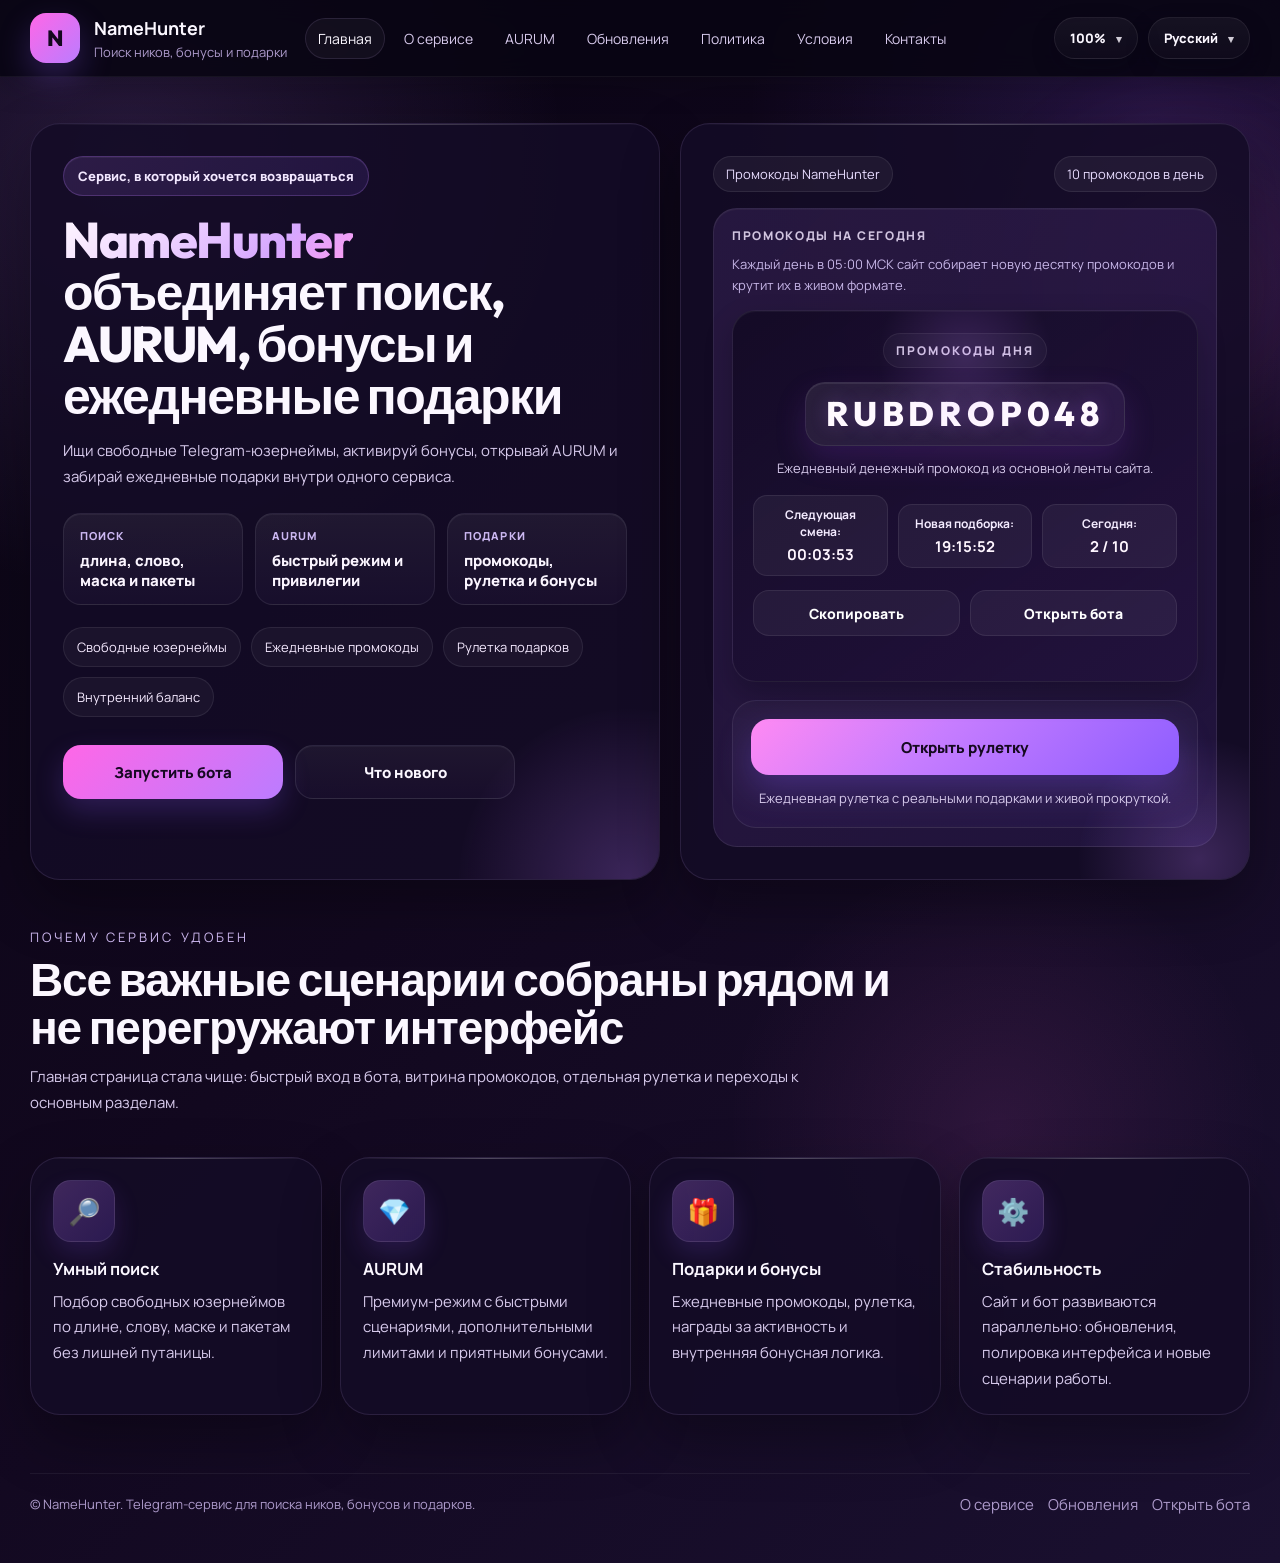
==== commit 52505c85: "Add files via upload" ====
--- a/index.html
+++ b/index.html
@@ -1,347 +1,348 @@
-<!doctype html>
-<html lang="ru">
-<head>
-  <meta charset="UTF-8" />
-  <meta name="viewport" content="width=device-width, initial-scale=1.0" />
-  <meta name="aurapay" content="69d579a39e07e">
-  <title data-i18n="index.title">NameHunter</title>
-  <meta name="description" data-i18n-content="index.desc" content="NameHunter - сервис внутри Telegram для поиска юзернеймов, AURUM, бонусов и рулетки подарков." />
-  <link rel="preconnect" href="https://fonts.googleapis.com">
-  <link rel="preconnect" href="https://fonts.gstatic.com" crossorigin>
-  <link rel="stylesheet" href="./assets/styles.css" />
-</head>
-<body>
-  <header class="topbar">
-    <div class="container topbar-inner">
-      <a class="brand" href="./index.html">
-        <div class="brand-mark">N</div>
-        <div>
-          <strong>NameHunter</strong>
-          <span data-i18n="common.brand_sub">Поиск ников, бонусы и подарки</span>
-        </div>
-      </a>
-      <nav class="nav">
-        <a class="is-active" href="./index.html" data-i18n="common.nav.home">Главная</a>
-        <a href="./about.html" data-i18n="common.nav.about">О сервисе</a>
-        <a href="./aurum.html" data-i18n="common.nav.aurum">AURUM</a>
-        <a href="./updates.html" data-i18n="common.nav.updates">Обновления</a>
-        <a href="./privacy.html" data-i18n="common.nav.privacy">Политика</a>
-        <a href="./terms.html" data-i18n="common.nav.terms">Условия</a>
-        <a href="./contacts.html" data-i18n="common.nav.contacts">Контакты</a>
-        <div class="nav-tools">
-          <div class="tool-dropdown">
-            <button class="view-trigger" type="button" id="view-trigger">Вид</button>
-            <div class="view-menu" id="view-menu">
-              <button class="view-btn" type="button" data-density-mode="default">100%</button>
-              <button class="view-btn" type="button" data-density-mode="compact">92%</button>
-              <button class="view-btn" type="button" data-density-mode="tight">86%</button>
-            </div>
-          </div>
-          <div class="tool-dropdown">
-            <button class="lang-trigger" type="button" id="lang-trigger">Русский</button>
-            <div class="lang-menu" id="lang-menu">
-              <button class="lang-btn" type="button" data-lang="ru">Русский</button>
-              <button class="lang-btn" type="button" data-lang="en">English</button>
-              <button class="lang-btn" type="button" data-lang="es">Español</button>
-            </div>
-          </div>
-        </div>
-      </nav>
-    </div>
-  </header>
+﻿<!doctype html>
+<html lang="ru">
+<head>
+  <meta charset="UTF-8" />
+  <meta name="viewport" content="width=device-width, initial-scale=1.0" />
+  <meta name="aurapay" content="69d579a39e07e">
+  <title data-i18n="index.title">NameHunter</title>
+  <meta name="description" data-i18n-content="index.desc" content="NameHunter - сервис внутри Telegram для поиска юзернеймов, AURUM, бонусов и рулетки подарков." />
+  <link rel="preconnect" href="https://fonts.googleapis.com">
+  <link rel="preconnect" href="https://fonts.gstatic.com" crossorigin>
+  <link rel="stylesheet" href="./assets/styles.css" />
+</head>
+<body>
+  <header class="topbar">
+    <div class="container topbar-inner">
+      <a class="brand" href="./index.html">
+        <div class="brand-mark">N</div>
+        <div>
+          <strong>NameHunter</strong>
+          <span data-i18n="common.brand_sub">Поиск ников, бонусы и подарки</span>
+        </div>
+      </a>
+      <nav class="nav">
+        <a class="is-active" href="./index.html" data-i18n="common.nav.home">Главная</a>
+        <a href="./about.html" data-i18n="common.nav.about">О сервисе</a>
+        <a href="./aurum.html" data-i18n="common.nav.aurum">AURUM</a>
+        <a href="./updates.html" data-i18n="common.nav.updates">Обновления</a>
+        <a href="./privacy.html" data-i18n="common.nav.privacy">Политика</a>
+        <a href="./terms.html" data-i18n="common.nav.terms">Условия</a>
+        <a href="./contacts.html" data-i18n="common.nav.contacts">Контакты</a>
+        <div class="nav-tools">
+          <div class="tool-dropdown">
+            <button class="view-trigger" type="button" id="view-trigger">Вид</button>
+            <div class="view-menu" id="view-menu">
+              <button class="view-btn" type="button" data-density-mode="default">100%</button>
+              <button class="view-btn" type="button" data-density-mode="compact">92%</button>
+              <button class="view-btn" type="button" data-density-mode="tight">86%</button>
+            </div>
+          </div>
+          <div class="tool-dropdown">
+            <button class="lang-trigger" type="button" id="lang-trigger">Русский</button>
+            <div class="lang-menu" id="lang-menu">
+              <button class="lang-btn" type="button" data-lang="ru">Русский</button>
+              <button class="lang-btn" type="button" data-lang="en">English</button>
+              <button class="lang-btn" type="button" data-lang="es">Español</button>
+            </div>
+          </div>
+        </div>
+      </nav>
+    </div>
+  </header>
+
+  <main>
+    <section class="hero">
+      <div class="container hero-grid">
+        <div class="hero-card glass fade">
+          <div class="badge" data-i18n="index.badge">Сервис, в который хочется возвращаться</div>
+          <h1>
+            <span class="gradient">NameHunter</span><br>
+            <span data-i18n="index.h1">объединяет поиск, AURUM, бонусы и ежедневные подарки</span>
+          </h1>
+          <p class="hero-text" data-i18n="index.intro">
+            Ищи свободные Telegram-юзернеймы, активируй бонусы, открывай AURUM и забирай ежедневные подарки внутри одного сервиса.
+          </p>
+          <div class="hero-stats">
+            <div class="hero-stat"><strong data-i18n="index.stat1t">Поиск</strong><span data-i18n="index.stat1d">длина, слово, маска и пакеты</span></div>
+            <div class="hero-stat"><strong data-i18n="index.stat2t">AURUM</strong><span data-i18n="index.stat2d">быстрый режим и привилегии</span></div>
+            <div class="hero-stat"><strong data-i18n="index.stat3t">Подарки</strong><span data-i18n="index.stat3d">промокоды, рулетка и бонусы</span></div>
+          </div>
+          <div class="tags">
+            <span data-i18n="index.tag1">Свободные юзернеймы</span>
+            <span data-i18n="index.tag2">Ежедневные промокоды</span>
+            <span data-i18n="index.tag3">Рулетка подарков</span>
+            <span data-i18n="index.tag4">Внутренний баланс</span>
+          </div>
+          <div class="actions">
+            <a class="btn primary" href="https://t.me/NameHunterRobot" target="_blank" rel="noopener noreferrer" data-i18n="index.cta1">Запустить бота</a>
+            <a class="btn secondary" href="./updates.html" data-i18n="index.cta2">Что нового</a>
+          </div>
+        </div>
+
+        <aside class="promo-stage glass fade d1">
+          <div class="stage-top">
+            <span class="stage-pill" data-i18n="index.promoTop1">Промокоды NameHunter</span>
+            <span class="stage-pill" data-i18n="index.promoTop2">10 промокодов в день</span>
+          </div>
+          <div class="promo-box">
+            <div class="promo-kicker" data-i18n="index.promoKick">Промокоды на сегодня</div>
+            <div class="promo-subline" data-i18n="index.promoSub">Каждый день в 05:00 МСК сайт собирает новую десятку промокодов и крутит их в живом формате.</div>
+            <div class="promo-rotator" id="promo-rotator">
+              <div class="promo-label" data-i18n="common.promo_day">Промокоды дня</div>
+              <div class="promo-code" id="promo-code">RUBDROP001</div>
+              <div class="promo-note" id="promo-note">Ежедневный денежный промокод из основной ленты сайта.</div>
+              <div class="promo-meta">
+                <div class="promo-timer"><span data-i18n="common.next_switch">Следующая смена:</span> <b id="promo-timer">00:00:00</b></div>
+                <div class="promo-timer"><span data-i18n="common.daily_refresh">Новая подборка:</span> <b id="promo-day-reset">00:00:00</b></div>
+                <div class="promo-status"><span data-i18n="common.today_count">Сегодня:</span> <b id="promo-day-count">1 / 10</b></div>
+              </div>
+              <div class="promo-tools">
+                <button class="promo-copy" id="promo-copy" type="button" data-i18n="common.copy">Скопировать</button>
+                <a class="promo-open" href="https://t.me/NameHunterRobot" target="_blank" rel="noopener noreferrer" data-i18n="common.open_bot">Открыть бота</a>
+              </div>
+              <div class="promo-toast" id="promo-toast" data-i18n="common.copied">Промокод скопирован</div>
+            </div>
+
+            <div class="wheel-launch">
+              <button class="wheel-launch-btn" id="wheel-open" type="button" data-i18n="index.wheelOpen">Открыть рулетку</button>
+              <div class="wheel-launch-note" data-i18n="index.wheelNote">Ежедневная рулетка с реальными подарками и живой прокруткой.</div>
+            </div>
+          </div>
+        </aside>
+      </div>
+    </section>
+
+    <section class="section">
+      <div class="container section-shell">
+        <div class="head fade">
+          <div class="kicker" data-i18n="index.whyKick">Почему сервис удобен</div>
+          <h2 class="title" data-i18n="index.whyTitle">Все важные сценарии собраны рядом и не перегружают интерфейс</h2>
+          <p class="subtitle" data-i18n="index.whySub">Главная страница стала чище: быстрый вход в бота, витрина промокодов, отдельная рулетка и переходы к основным разделам.</p>
+        </div>
+        <div class="feature-grid">
+          <article class="card glass feature-card fade d1"><div class="icon">🔎</div><h3 data-i18n="index.f1t">Умный поиск</h3><p data-i18n="index.f1d">Подбор свободных юзернеймов по длине, слову, маске и пакетам без лишней путаницы.</p></article>
+          <article class="card glass feature-card fade d2"><div class="icon">💎</div><h3 data-i18n="index.f2t">AURUM</h3><p data-i18n="index.f2d">Премиум-режим с быстрыми сценариями, дополнительными лимитами и приятными бонусами.</p></article>
+          <article class="card glass feature-card fade d3"><div class="icon">🎁</div><h3 data-i18n="index.f3t">Подарки и бонусы</h3><p data-i18n="index.f3d">Ежедневные промокоды, рулетка, награды за активность и внутренняя бонусная логика.</p></article>
+          <article class="card glass feature-card fade d1"><div class="icon">⚙️</div><h3 data-i18n="index.f4t">Стабильность</h3><p data-i18n="index.f4d">Сайт и бот развиваются параллельно: обновления, полировка интерфейса и новые сценарии работы.</p></article>
+        </div>
+      </div>
+    </section>
+  </main>
+
+  <div class="wheel-modal" id="wheel-modal" aria-hidden="true">
+    <div class="wheel-modal-backdrop" id="wheel-close"></div>
+    <div class="wheel-panel glass">
+      <button class="wheel-close-x" id="wheel-close-x" type="button">×</button>
+      <div class="promo-kicker">Рулетка подарков</div>
+      <div class="wheel-modal-sub">Крути рулетку и забирай ежедневный подарок. Сам код открывается только после копирования.</div>
+      <div class="wheel-machine">
+        <div class="wheel-track-wrap">
+          <div class="wheel-pointer"></div>
+          <div class="wheel-track" id="wheel-track"></div>
+        </div>
+      </div>
+      <div class="wheel-result glass">
+        <div class="wheel-code" id="wheel-code">Крути и забирай подарок</div>
+        <div class="wheel-note" id="wheel-note"></div>
+        <div class="wheel-status" id="wheel-status"></div>
+      </div>
+      <div class="promo-tools wheel-tools">
+        <button class="promo-copy" id="wheel-spin" type="button">Крутить рулетку</button>
+        <button class="promo-open" id="wheel-copy" type="button">Скопировать промокод</button>
+      </div>
+    </div>
+  </div>
+
+  <footer>
+    <div class="container footer">
+      <div class="footer-note" data-i18n="common.footer_index">© NameHunter. Telegram-сервис для поиска ников, бонусов и подарков.</div>
+      <div class="links">
+        <a href="./about.html" data-i18n="common.nav.about">О сервисе</a>
+        <a href="./updates.html" data-i18n="common.nav.updates">Обновления</a>
+        <a href="https://t.me/NameHunterRobot" target="_blank" rel="noopener noreferrer" data-i18n="common.open_bot">Открыть бота</a>
+      </div>
+    </div>
+  </footer>
+
+  <script id="i18n-data" type="application/json">
+  {
+    "ru": {
+      "common": {
+        "brand_sub": "Поиск ников, бонусы и подарки",
+        "nav": {
+          "home": "Главная",
+          "about": "О сервисе",
+          "aurum": "AURUM",
+          "updates": "Обновления",
+          "privacy": "Политика",
+          "terms": "Условия",
+          "contacts": "Контакты"
+        },
+        "promo_day": "Промокоды дня",
+        "next_switch": "Следующая смена:",
+        "daily_refresh": "Новая подборка:",
+        "today_count": "Сегодня:",
+        "copy": "Скопировать",
+        "open_bot": "Открыть бота",
+        "copied": "Промокод скопирован",
+        "footer_index": "© NameHunter. Telegram-сервис для поиска ников, бонусов и подарков."
+      },
+      "index": {
+        "title": "NameHunter",
+        "desc": "NameHunter - сервис внутри Telegram для поиска юзернеймов, AURUM, бонусов и рулетки подарков.",
+        "badge": "Сервис, в который хочется возвращаться",
+        "h1": "объединяет поиск, AURUM, бонусы и ежедневные подарки",
+        "intro": "Ищи свободные Telegram-юзернеймы, активируй бонусы, открывай AURUM и забирай ежедневные подарки внутри одного сервиса.",
+        "stat1t": "Поиск",
+        "stat1d": "длина, слово, маска и пакеты",
+        "stat2t": "AURUM",
+        "stat2d": "быстрый режим и привилегии",
+        "stat3t": "Подарки",
+        "stat3d": "промокоды, рулетка и бонусы",
+        "tag1": "Свободные юзернеймы",
+        "tag2": "Ежедневные промокоды",
+        "tag3": "Рулетка подарков",
+        "tag4": "Внутренний баланс",
+        "cta1": "Запустить бота",
+        "cta2": "Что нового",
+        "promoTop1": "Промокоды NameHunter",
+        "promoTop2": "10 промокодов в день",
+        "promoKick": "Промокоды на сегодня",
+        "promoSub": "Каждый день в 05:00 МСК сайт собирает новую десятку промокодов и крутит их в живом формате.",
+        "wheelOpen": "Открыть рулетку",
+        "wheelNote": "Ежедневная рулетка с реальными подарками и живой прокруткой.",
+        "whyKick": "Почему сервис удобен",
+        "whyTitle": "Все важные сценарии собраны рядом и не перегружают интерфейс",
+        "whySub": "Главная страница стала чище: быстрый вход в бота, витрина промокодов, отдельная рулетка и переходы к основным разделам.",
+        "f1t": "Умный поиск",
+        "f1d": "Подбор свободных юзернеймов по длине, слову, маске и пакетам без лишней путаницы.",
+        "f2t": "AURUM",
+        "f2d": "Премиум-режим с быстрыми сценариями, дополнительными лимитами и приятными бонусами.",
+        "f3t": "Подарки и бонусы",
+        "f3d": "Ежедневные промокоды, рулетка, награды за активность и внутренняя бонусная логика.",
+        "f4t": "Стабильность",
+        "f4d": "Сайт и бот развиваются параллельно: обновления, полировка интерфейса и новые сценарии работы."
+      }
+    },
+    "en": {
+      "common": {
+        "brand_sub": "Username search, bonuses and gifts",
+        "nav": {
+          "home": "Home",
+          "about": "About",
+          "aurum": "AURUM",
+          "updates": "Updates",
+          "privacy": "Privacy",
+          "terms": "Terms",
+          "contacts": "Contacts"
+        },
+        "promo_day": "Promo codes of the day",
+        "next_switch": "Next switch:",
+        "daily_refresh": "New daily pack:",
+        "today_count": "Today:",
+        "copy": "Copy",
+        "open_bot": "Open bot",
+        "copied": "Promo copied",
+        "footer_index": "© NameHunter. Telegram service for username search, bonuses and gifts."
+      },
+      "index": {
+        "title": "NameHunter",
+        "desc": "NameHunter is a Telegram-based service for username search, AURUM, bonuses and daily gift roulette.",
+        "badge": "A service you want to come back to",
+        "h1": "combines search, AURUM, bonuses and daily gifts",
+        "intro": "Find free Telegram usernames, activate bonuses, unlock AURUM and collect daily gifts inside one service.",
+        "stat1t": "Search",
+        "stat1d": "length, word, mask and packs",
+        "stat2t": "AURUM",
+        "stat2d": "faster mode and privileges",
+        "stat3t": "Gifts",
+        "stat3d": "promo codes, roulette and bonuses",
+        "tag1": "Free usernames",
+        "tag2": "Daily promo codes",
+        "tag3": "Gift roulette",
+        "tag4": "Internal balance",
+        "cta1": "Launch bot",
+        "cta2": "What is new",
+        "promoTop1": "NameHunter promo codes",
+        "promoTop2": "10 promo codes a day",
+        "promoKick": "Promos for today",
+        "promoSub": "Every day at 05:00 MSK the site builds a new set of ten promo codes and rotates them live.",
+        "wheelOpen": "Open roulette",
+        "wheelNote": "Daily roulette with real rewards and live spin animation.",
+        "whyKick": "Why it feels convenient",
+        "whyTitle": "Important scenarios are kept close and the interface stays clean",
+        "whySub": "The home page is cleaner now: quick bot entry, promo showcase, separate roulette and links to the main sections.",
+        "f1t": "Smart search",
+        "f1d": "Find free usernames by length, word, mask and packs without extra confusion.",
+        "f2t": "AURUM",
+        "f2d": "Premium mode with faster flows, extra limits and useful perks.",
+        "f3t": "Gifts and bonuses",
+        "f3d": "Daily promo codes, roulette, activity rewards and internal bonus logic.",
+        "f4t": "Stability",
+        "f4d": "The website and the bot evolve together with fixes, polish and new usage flows."
+      }
+    },
+    "es": {
+      "common": {
+        "brand_sub": "Busqueda de usernames, bonos y regalos",
+        "nav": {
+          "home": "Inicio",
+          "about": "Servicio",
+          "aurum": "AURUM",
+          "updates": "Actualizaciones",
+          "privacy": "Privacidad",
+          "terms": "Condiciones",
+          "contacts": "Contactos"
+        },
+        "promo_day": "Promocodes del dia",
+        "next_switch": "Siguiente cambio:",
+        "daily_refresh": "Nuevo pack diario:",
+        "today_count": "Hoy:",
+        "copy": "Copiar",
+        "open_bot": "Abrir bot",
+        "copied": "Promocode copiado",
+        "footer_index": "© NameHunter. Servicio de Telegram para buscar usernames, bonos y regalos."
+      },
+      "index": {
+        "title": "NameHunter",
+        "desc": "NameHunter es un servicio dentro de Telegram para busqueda de usernames, AURUM, bonos y ruleta diaria.",
+        "badge": "Un servicio al que quieres volver",
+        "h1": "combina busqueda, AURUM, bonos y regalos diarios",
+        "intro": "Busca usernames libres de Telegram, activa bonos, abre AURUM y recoge regalos diarios dentro de un solo servicio.",
+        "stat1t": "Busqueda",
+        "stat1d": "longitud, palabra, mascara y packs",
+        "stat2t": "AURUM",
+        "stat2d": "modo rapido y privilegios",
+        "stat3t": "Regalos",
+        "stat3d": "promocodes, ruleta y bonos",
+        "tag1": "Usernames libres",
+        "tag2": "Promocodes diarios",
+        "tag3": "Ruleta de regalos",
+        "tag4": "Saldo interno",
+        "cta1": "Abrir bot",
+        "cta2": "Que hay de nuevo",
+        "promoTop1": "Promocodes NameHunter",
+        "promoTop2": "10 promocodes al dia",
+        "promoKick": "Promocodes de hoy",
+        "promoSub": "Cada dia a las 05:00 MSK el sitio arma un nuevo grupo de diez promocodes y los rota en vivo.",
+        "wheelOpen": "Abrir ruleta",
+        "wheelNote": "Ruleta diaria con premios reales y animacion de giro.",
+        "whyKick": "Por que es comodo",
+        "whyTitle": "Los escenarios importantes estan cerca y la interfaz se mantiene limpia",
+        "whySub": "La pagina principal ahora es mas limpia: entrada rapida al bot, vitrina de promocodes, ruleta separada y accesos a las secciones clave.",
+        "f1t": "Busqueda inteligente",
+        "f1d": "Encuentra usernames libres por longitud, palabra, mascara y packs sin confusion extra.",
+        "f2t": "AURUM",
+        "f2d": "Modo premium con flujos rapidos, limites extra y ventajas utiles.",
+        "f3t": "Regalos y bonos",
+        "f3d": "Promocodes diarios, ruleta, recompensas por actividad y logica interna de bonus.",
+        "f4t": "Estabilidad",
+        "f4d": "El sitio y el bot evolucionan juntos con mejoras, pulido y nuevos escenarios de uso."
+      }
+    }
+  }
+  </script>
+  <script src="./assets/app.js"></script>
+</body>
+</html>
 
-  <main>
-    <section class="hero">
-      <div class="container hero-grid">
-        <div class="hero-card glass fade">
-          <div class="badge" data-i18n="index.badge">Сервис, в который хочется возвращаться</div>
-          <h1>
-            <span class="gradient">NameHunter</span><br>
-            <span data-i18n="index.h1">объединяет поиск, AURUM, бонусы и ежедневные подарки</span>
-          </h1>
-          <p class="hero-text" data-i18n="index.intro">
-            Ищи свободные Telegram-юзернеймы, активируй бонусы, открывай AURUM и забирай ежедневные подарки внутри одного сервиса.
-          </p>
-          <div class="hero-stats">
-            <div class="hero-stat"><strong data-i18n="index.stat1t">Поиск</strong><span data-i18n="index.stat1d">длина, слово, маска и пакеты</span></div>
-            <div class="hero-stat"><strong data-i18n="index.stat2t">AURUM</strong><span data-i18n="index.stat2d">быстрый режим и привилегии</span></div>
-            <div class="hero-stat"><strong data-i18n="index.stat3t">Подарки</strong><span data-i18n="index.stat3d">промокоды, рулетка и бонусы</span></div>
-          </div>
-          <div class="tags">
-            <span data-i18n="index.tag1">Свободные юзернеймы</span>
-            <span data-i18n="index.tag2">Ежедневные промокоды</span>
-            <span data-i18n="index.tag3">Рулетка подарков</span>
-            <span data-i18n="index.tag4">Внутренний баланс</span>
-          </div>
-          <div class="actions">
-            <a class="btn primary" href="https://t.me/NameHunterRobot" target="_blank" rel="noopener noreferrer" data-i18n="index.cta1">Запустить бота</a>
-            <a class="btn secondary" href="./updates.html" data-i18n="index.cta2">Что нового</a>
-          </div>
-        </div>
-
-        <aside class="promo-stage glass fade d1">
-          <div class="stage-top">
-            <span class="stage-pill" data-i18n="index.promoTop1">Промокоды NameHunter</span>
-            <span class="stage-pill" data-i18n="index.promoTop2">10 промокодов в день</span>
-          </div>
-          <div class="promo-box">
-            <div class="promo-kicker" data-i18n="index.promoKick">Промокоды на сегодня</div>
-            <div class="promo-subline" data-i18n="index.promoSub">Каждый день в 05:00 МСК сайт собирает новую десятку промокодов и крутит их в живом формате.</div>
-            <div class="promo-rotator" id="promo-rotator">
-              <div class="promo-label" data-i18n="common.promo_day">Промокоды дня</div>
-              <div class="promo-code" id="promo-code">RUBDROP001</div>
-              <div class="promo-note" id="promo-note">Ежедневный денежный промокод из основной ленты сайта.</div>
-              <div class="promo-meta">
-                <div class="promo-timer"><span data-i18n="common.next_switch">Следующая смена:</span> <b id="promo-timer">00:00:00</b></div>
-                <div class="promo-timer"><span data-i18n="common.daily_refresh">Новая подборка:</span> <b id="promo-day-reset">00:00:00</b></div>
-                <div class="promo-status"><span data-i18n="common.today_count">Сегодня:</span> <b id="promo-day-count">1 / 10</b></div>
-              </div>
-              <div class="promo-tools">
-                <button class="promo-copy" id="promo-copy" type="button" data-i18n="common.copy">Скопировать</button>
-                <a class="promo-open" href="https://t.me/NameHunterRobot" target="_blank" rel="noopener noreferrer" data-i18n="common.open_bot">Открыть бота</a>
-              </div>
-              <div class="promo-toast" id="promo-toast" data-i18n="common.copied">Промокод скопирован</div>
-            </div>
-
-            <div class="wheel-launch">
-              <button class="wheel-launch-btn" id="wheel-open" type="button" data-i18n="index.wheelOpen">Открыть рулетку</button>
-              <div class="wheel-launch-note" data-i18n="index.wheelNote">Ежедневная рулетка с реальными подарками и живой прокруткой.</div>
-            </div>
-          </div>
-        </aside>
-      </div>
-    </section>
-
-    <section class="section">
-      <div class="container section-shell">
-        <div class="head fade">
-          <div class="kicker" data-i18n="index.whyKick">Почему сервис удобен</div>
-          <h2 class="title" data-i18n="index.whyTitle">Все важные сценарии собраны рядом и не перегружают интерфейс</h2>
-          <p class="subtitle" data-i18n="index.whySub">Главная страница стала чище: быстрый вход в бота, витрина промокодов, отдельная рулетка и переходы к основным разделам.</p>
-        </div>
-        <div class="feature-grid">
-          <article class="card glass feature-card fade d1"><div class="icon">🔎</div><h3 data-i18n="index.f1t">Умный поиск</h3><p data-i18n="index.f1d">Подбор свободных юзернеймов по длине, слову, маске и пакетам без лишней путаницы.</p></article>
-          <article class="card glass feature-card fade d2"><div class="icon">💎</div><h3 data-i18n="index.f2t">AURUM</h3><p data-i18n="index.f2d">Премиум-режим с быстрыми сценариями, дополнительными лимитами и приятными бонусами.</p></article>
-          <article class="card glass feature-card fade d3"><div class="icon">🎁</div><h3 data-i18n="index.f3t">Подарки и бонусы</h3><p data-i18n="index.f3d">Ежедневные промокоды, рулетка, награды за активность и внутренняя бонусная логика.</p></article>
-          <article class="card glass feature-card fade d1"><div class="icon">⚙️</div><h3 data-i18n="index.f4t">Стабильность</h3><p data-i18n="index.f4d">Сайт и бот развиваются параллельно: обновления, полировка интерфейса и новые сценарии работы.</p></article>
-        </div>
-      </div>
-    </section>
-  </main>
-
-  <div class="wheel-modal" id="wheel-modal" aria-hidden="true">
-    <div class="wheel-modal-backdrop" id="wheel-close"></div>
-    <div class="wheel-panel glass">
-      <button class="wheel-close-x" id="wheel-close-x" type="button">×</button>
-      <div class="promo-kicker">Рулетка подарков</div>
-      <div class="wheel-modal-sub">Крути рулетку и забирай ежедневный подарок. Сам код открывается только после копирования.</div>
-      <div class="wheel-machine">
-        <div class="wheel-track-wrap">
-          <div class="wheel-pointer"></div>
-          <div class="wheel-track" id="wheel-track"></div>
-        </div>
-      </div>
-      <div class="wheel-result glass">
-        <div class="wheel-code" id="wheel-code">Крути и забирай подарок</div>
-        <div class="wheel-note" id="wheel-note"></div>
-        <div class="wheel-status" id="wheel-status"></div>
-      </div>
-      <div class="promo-tools wheel-tools">
-        <button class="promo-copy" id="wheel-spin" type="button">Крутить рулетку</button>
-        <button class="promo-open" id="wheel-copy" type="button">Скопировать промокод</button>
-      </div>
-    </div>
-  </div>
-
-  <footer>
-    <div class="container footer">
-      <div class="footer-note" data-i18n="common.footer_index">© NameHunter. Telegram-сервис для поиска ников, бонусов и подарков.</div>
-      <div class="links">
-        <a href="./about.html" data-i18n="common.nav.about">О сервисе</a>
-        <a href="./updates.html" data-i18n="common.nav.updates">Обновления</a>
-        <a href="https://t.me/NameHunterRobot" target="_blank" rel="noopener noreferrer" data-i18n="common.open_bot">Открыть бота</a>
-      </div>
-    </div>
-  </footer>
-
-  <script id="i18n-data" type="application/json">
-  {
-    "ru": {
-      "common": {
-        "brand_sub": "Поиск ников, бонусы и подарки",
-        "nav": {
-          "home": "Главная",
-          "about": "О сервисе",
-          "aurum": "AURUM",
-          "updates": "Обновления",
-          "privacy": "Политика",
-          "terms": "Условия",
-          "contacts": "Контакты"
-        },
-        "promo_day": "Промокоды дня",
-        "next_switch": "Следующая смена:",
-        "daily_refresh": "Новая подборка:",
-        "today_count": "Сегодня:",
-        "copy": "Скопировать",
-        "open_bot": "Открыть бота",
-        "copied": "Промокод скопирован",
-        "footer_index": "© NameHunter. Telegram-сервис для поиска ников, бонусов и подарков."
-      },
-      "index": {
-        "title": "NameHunter",
-        "desc": "NameHunter - сервис внутри Telegram для поиска юзернеймов, AURUM, бонусов и рулетки подарков.",
-        "badge": "Сервис, в который хочется возвращаться",
-        "h1": "объединяет поиск, AURUM, бонусы и ежедневные подарки",
-        "intro": "Ищи свободные Telegram-юзернеймы, активируй бонусы, открывай AURUM и забирай ежедневные подарки внутри одного сервиса.",
-        "stat1t": "Поиск",
-        "stat1d": "длина, слово, маска и пакеты",
-        "stat2t": "AURUM",
-        "stat2d": "быстрый режим и привилегии",
-        "stat3t": "Подарки",
-        "stat3d": "промокоды, рулетка и бонусы",
-        "tag1": "Свободные юзернеймы",
-        "tag2": "Ежедневные промокоды",
-        "tag3": "Рулетка подарков",
-        "tag4": "Внутренний баланс",
-        "cta1": "Запустить бота",
-        "cta2": "Что нового",
-        "promoTop1": "Промокоды NameHunter",
-        "promoTop2": "10 промокодов в день",
-        "promoKick": "Промокоды на сегодня",
-        "promoSub": "Каждый день в 05:00 МСК сайт собирает новую десятку промокодов и крутит их в живом формате.",
-        "wheelOpen": "Открыть рулетку",
-        "wheelNote": "Ежедневная рулетка с реальными подарками и живой прокруткой.",
-        "whyKick": "Почему сервис удобен",
-        "whyTitle": "Все важные сценарии собраны рядом и не перегружают интерфейс",
-        "whySub": "Главная страница стала чище: быстрый вход в бота, витрина промокодов, отдельная рулетка и переходы к основным разделам.",
-        "f1t": "Умный поиск",
-        "f1d": "Подбор свободных юзернеймов по длине, слову, маске и пакетам без лишней путаницы.",
-        "f2t": "AURUM",
-        "f2d": "Премиум-режим с быстрыми сценариями, дополнительными лимитами и приятными бонусами.",
-        "f3t": "Подарки и бонусы",
-        "f3d": "Ежедневные промокоды, рулетка, награды за активность и внутренняя бонусная логика.",
-        "f4t": "Стабильность",
-        "f4d": "Сайт и бот развиваются параллельно: обновления, полировка интерфейса и новые сценарии работы."
-      }
-    },
-    "en": {
-      "common": {
-        "brand_sub": "Username search, bonuses and gifts",
-        "nav": {
-          "home": "Home",
-          "about": "About",
-          "aurum": "AURUM",
-          "updates": "Updates",
-          "privacy": "Privacy",
-          "terms": "Terms",
-          "contacts": "Contacts"
-        },
-        "promo_day": "Promo codes of the day",
-        "next_switch": "Next switch:",
-        "daily_refresh": "New daily pack:",
-        "today_count": "Today:",
-        "copy": "Copy",
-        "open_bot": "Open bot",
-        "copied": "Promo copied",
-        "footer_index": "© NameHunter. Telegram service for username search, bonuses and gifts."
-      },
-      "index": {
-        "title": "NameHunter",
-        "desc": "NameHunter is a Telegram-based service for username search, AURUM, bonuses and daily gift roulette.",
-        "badge": "A service you want to come back to",
-        "h1": "combines search, AURUM, bonuses and daily gifts",
-        "intro": "Find free Telegram usernames, activate bonuses, unlock AURUM and collect daily gifts inside one service.",
-        "stat1t": "Search",
-        "stat1d": "length, word, mask and packs",
-        "stat2t": "AURUM",
-        "stat2d": "faster mode and privileges",
-        "stat3t": "Gifts",
-        "stat3d": "promo codes, roulette and bonuses",
-        "tag1": "Free usernames",
-        "tag2": "Daily promo codes",
-        "tag3": "Gift roulette",
-        "tag4": "Internal balance",
-        "cta1": "Launch bot",
-        "cta2": "What is new",
-        "promoTop1": "NameHunter promo codes",
-        "promoTop2": "10 promo codes a day",
-        "promoKick": "Promos for today",
-        "promoSub": "Every day at 05:00 MSK the site builds a new set of ten promo codes and rotates them live.",
-        "wheelOpen": "Open roulette",
-        "wheelNote": "Daily roulette with real rewards and live spin animation.",
-        "whyKick": "Why it feels convenient",
-        "whyTitle": "Important scenarios are kept close and the interface stays clean",
-        "whySub": "The home page is cleaner now: quick bot entry, promo showcase, separate roulette and links to the main sections.",
-        "f1t": "Smart search",
-        "f1d": "Find free usernames by length, word, mask and packs without extra confusion.",
-        "f2t": "AURUM",
-        "f2d": "Premium mode with faster flows, extra limits and useful perks.",
-        "f3t": "Gifts and bonuses",
-        "f3d": "Daily promo codes, roulette, activity rewards and internal bonus logic.",
-        "f4t": "Stability",
-        "f4d": "The website and the bot evolve together with fixes, polish and new usage flows."
-      }
-    },
-    "es": {
-      "common": {
-        "brand_sub": "Busqueda de usernames, bonos y regalos",
-        "nav": {
-          "home": "Inicio",
-          "about": "Servicio",
-          "aurum": "AURUM",
-          "updates": "Actualizaciones",
-          "privacy": "Privacidad",
-          "terms": "Condiciones",
-          "contacts": "Contactos"
-        },
-        "promo_day": "Promocodes del dia",
-        "next_switch": "Siguiente cambio:",
-        "daily_refresh": "Nuevo pack diario:",
-        "today_count": "Hoy:",
-        "copy": "Copiar",
-        "open_bot": "Abrir bot",
-        "copied": "Promocode copiado",
-        "footer_index": "© NameHunter. Servicio de Telegram para buscar usernames, bonos y regalos."
-      },
-      "index": {
-        "title": "NameHunter",
-        "desc": "NameHunter es un servicio dentro de Telegram para busqueda de usernames, AURUM, bonos y ruleta diaria.",
-        "badge": "Un servicio al que quieres volver",
-        "h1": "combina busqueda, AURUM, bonos y regalos diarios",
-        "intro": "Busca usernames libres de Telegram, activa bonos, abre AURUM y recoge regalos diarios dentro de un solo servicio.",
-        "stat1t": "Busqueda",
-        "stat1d": "longitud, palabra, mascara y packs",
-        "stat2t": "AURUM",
-        "stat2d": "modo rapido y privilegios",
-        "stat3t": "Regalos",
-        "stat3d": "promocodes, ruleta y bonos",
-        "tag1": "Usernames libres",
-        "tag2": "Promocodes diarios",
-        "tag3": "Ruleta de regalos",
-        "tag4": "Saldo interno",
-        "cta1": "Abrir bot",
-        "cta2": "Que hay de nuevo",
-        "promoTop1": "Promocodes NameHunter",
-        "promoTop2": "10 promocodes al dia",
-        "promoKick": "Promocodes de hoy",
-        "promoSub": "Cada dia a las 05:00 MSK el sitio arma un nuevo grupo de diez promocodes y los rota en vivo.",
-        "wheelOpen": "Abrir ruleta",
-        "wheelNote": "Ruleta diaria con premios reales y animacion de giro.",
-        "whyKick": "Por que es comodo",
-        "whyTitle": "Los escenarios importantes estan cerca y la interfaz se mantiene limpia",
-        "whySub": "La pagina principal ahora es mas limpia: entrada rapida al bot, vitrina de promocodes, ruleta separada y accesos a las secciones clave.",
-        "f1t": "Busqueda inteligente",
-        "f1d": "Encuentra usernames libres por longitud, palabra, mascara y packs sin confusion extra.",
-        "f2t": "AURUM",
-        "f2d": "Modo premium con flujos rapidos, limites extra y ventajas utiles.",
-        "f3t": "Regalos y bonos",
-        "f3d": "Promocodes diarios, ruleta, recompensas por actividad y logica interna de bonus.",
-        "f4t": "Estabilidad",
-        "f4d": "El sitio y el bot evolucionan juntos con mejoras, pulido y nuevos escenarios de uso."
-      }
-    }
-  }
-  </script>
-  <script src="./assets/app.js"></script>
-</body>
-</html>
--- a/assets/styles.css
+++ b/assets/styles.css
@@ -1,139 +1,139 @@
-@import url("https://fonts.googleapis.com/css2?family=Manrope:wght@400;500;700;800&family=Outfit:wght@600;700;800&display=swap");
-
-:root {
-  --bg: #090513;
-  --bg-2: #12081f;
-  --bg-3: #1a1030;
-  --panel: rgba(20, 12, 38, 0.88);
-  --panel-soft: rgba(255,255,255,0.045);
-  --line: rgba(211, 180, 255, 0.12);
-  --line-strong: rgba(221, 194, 255, 0.18);
-  --text: #fbf7ff;
-  --muted: #d7caec;
-  --soft: #ad9acb;
-  --violet: #8d5dff;
-  --violet-2: #bb7cff;
-  --pink: #ff67e7;
-  --pink-2: #ff9df1;
-  --glow: rgba(141, 93, 255, 0.26);
-  --glow-2: rgba(255, 103, 231, 0.18);
-  --success: #c98dff;
-  --radius-xl: 30px;
-  --radius-lg: 24px;
-  --radius-md: 18px;
-  --shadow: 0 24px 60px rgba(0, 0, 0, 0.32);
-  --max: 1220px;}
-
-* { box-sizing: border-box; margin: 0; padding: 0; }
+﻿@import url("https://fonts.googleapis.com/css2?family=Manrope:wght@400;500;700;800&family=Outfit:wght@600;700;800&display=swap");
+
+:root {
+  --bg: #090513;
+  --bg-2: #12081f;
+  --bg-3: #1a1030;
+  --panel: rgba(20, 12, 38, 0.88);
+  --panel-soft: rgba(255,255,255,0.045);
+  --line: rgba(211, 180, 255, 0.12);
+  --line-strong: rgba(221, 194, 255, 0.18);
+  --text: #fbf7ff;
+  --muted: #d7caec;
+  --soft: #ad9acb;
+  --violet: #8d5dff;
+  --violet-2: #bb7cff;
+  --pink: #ff67e7;
+  --pink-2: #ff9df1;
+  --glow: rgba(141, 93, 255, 0.26);
+  --glow-2: rgba(255, 103, 231, 0.18);
+  --success: #c98dff;
+  --radius-xl: 30px;
+  --radius-lg: 24px;
+  --radius-md: 18px;
+  --shadow: 0 24px 60px rgba(0, 0, 0, 0.32);
+  --max: 1220px;}
+
+* { box-sizing: border-box; margin: 0; padding: 0; }
 html { scroll-behavior: smooth; font-size: 15px; --site-zoom: 1; }
 
 html[data-density='compact'] { --site-zoom: .92; }
-html[data-density='tight'] { --site-zoom: .86; }
-
-body {
-  min-height: 100vh;
-  overflow-x: hidden;
-  color: var(--text);
-  font-family: "Manrope", sans-serif;
-  background:
-    radial-gradient(circle at 10% 10%, rgba(187,124,255,0.17), transparent 24%),
-    radial-gradient(circle at 90% 8%, rgba(141,93,255,0.16), transparent 22%),
-    radial-gradient(circle at 78% 72%, rgba(255,103,231,0.10), transparent 18%),
-    linear-gradient(135deg, var(--bg), var(--bg-2) 46%, var(--bg-3));}
-
-body::before {
-  content: "";
-  position: fixed;
-  inset: 0;
-  pointer-events: none;
-  background-image:
-    linear-gradient(rgba(255,255,255,.03) 1px, transparent 1px),
-    linear-gradient(90deg, rgba(255,255,255,.03) 1px, transparent 1px);
-  background-size: 34px 34px;
-  mask-image: radial-gradient(circle at center, black 42%, transparent 100%);
-  opacity: .16;
-}
-
-body::after {
-  content: "";
-  position: fixed;
-  width: 420px;
-  height: 420px;
-  right: -120px;
-  top: 80px;
-  border-radius: 999px;
-  pointer-events: none;
-  background: radial-gradient(circle, rgba(255,103,231,.18), transparent 68%);
-  filter: blur(60px);
-  opacity: .9;
-}
-
-a { color: inherit; text-decoration: none; }
-button, input, textarea, select { font: inherit; }
-img { max-width: 100%; display: block; }
-
-.container {
-  width: min(100% - 28px, var(--max));
-  margin: 0 auto;
-  position: relative;
-  z-index: 1;
-}
-
-.topbar {
-  position: sticky;
-  top: 0;
-  z-index: 40;
-  background: rgba(9, 5, 19, 0.88);
-  border-bottom: 1px solid rgba(255,255,255,.05);
-  backdrop-filter: blur(12px);
-  box-shadow: 0 10px 28px rgba(0,0,0,.18);
-}
-
-.topbar-inner {
-  min-height: 76px;
-  display: flex;
-  align-items: center;
-  justify-content: space-between;
-  gap: 16px;
-}
-
-.brand {
-  display: flex;
-  align-items: center;
-  gap: 14px;
-}
-
-.brand-mark {
-  width: 50px;
-  height: 50px;
-  border-radius: 16px;
-  display: grid;
-  place-items: center;
-  font: 800 22px "Outfit", sans-serif;
-  color: #14071f;
-  background: linear-gradient(135deg, var(--pink), var(--violet-2));
-  box-shadow: 0 14px 32px var(--glow);
-}
-
-.brand strong {
-  display: block;
-  font-size: 18px;
-}
-
-.brand span {
-  display: block;
-  margin-top: 3px;
-  font-size: 13px;
-  color: var(--soft);
-}
-
-.nav {
-  display: flex;
-  gap: 8px;
-  flex-wrap: wrap;
-  align-items: center;
-}
-
+html[data-density='tight'] { --site-zoom: .86; }
+
+body {
+  min-height: 100vh;
+  overflow-x: hidden;
+  color: var(--text);
+  font-family: "Manrope", sans-serif;
+  background:
+    radial-gradient(circle at 10% 10%, rgba(187,124,255,0.17), transparent 24%),
+    radial-gradient(circle at 90% 8%, rgba(141,93,255,0.16), transparent 22%),
+    radial-gradient(circle at 78% 72%, rgba(255,103,231,0.10), transparent 18%),
+    linear-gradient(135deg, var(--bg), var(--bg-2) 46%, var(--bg-3));}
+
+body::before {
+  content: "";
+  position: fixed;
+  inset: 0;
+  pointer-events: none;
+  background-image:
+    linear-gradient(rgba(255,255,255,.03) 1px, transparent 1px),
+    linear-gradient(90deg, rgba(255,255,255,.03) 1px, transparent 1px);
+  background-size: 34px 34px;
+  mask-image: radial-gradient(circle at center, black 42%, transparent 100%);
+  opacity: .16;
+}
+
+body::after {
+  content: "";
+  position: fixed;
+  width: 420px;
+  height: 420px;
+  right: -120px;
+  top: 80px;
+  border-radius: 999px;
+  pointer-events: none;
+  background: radial-gradient(circle, rgba(255,103,231,.18), transparent 68%);
+  filter: blur(60px);
+  opacity: .9;
+}
+
+a { color: inherit; text-decoration: none; }
+button, input, textarea, select { font: inherit; }
+img { max-width: 100%; display: block; }
+
+.container {
+  width: min(100% - 28px, var(--max));
+  margin: 0 auto;
+  position: relative;
+  z-index: 1;
+}
+
+.topbar {
+  position: sticky;
+  top: 0;
+  z-index: 40;
+  background: rgba(9, 5, 19, 0.88);
+  border-bottom: 1px solid rgba(255,255,255,.05);
+  backdrop-filter: blur(12px);
+  box-shadow: 0 10px 28px rgba(0,0,0,.18);
+}
+
+.topbar-inner {
+  min-height: 76px;
+  display: flex;
+  align-items: center;
+  justify-content: space-between;
+  gap: 16px;
+}
+
+.brand {
+  display: flex;
+  align-items: center;
+  gap: 14px;
+}
+
+.brand-mark {
+  width: 50px;
+  height: 50px;
+  border-radius: 16px;
+  display: grid;
+  place-items: center;
+  font: 800 22px "Outfit", sans-serif;
+  color: #14071f;
+  background: linear-gradient(135deg, var(--pink), var(--violet-2));
+  box-shadow: 0 14px 32px var(--glow);
+}
+
+.brand strong {
+  display: block;
+  font-size: 18px;
+}
+
+.brand span {
+  display: block;
+  margin-top: 3px;
+  font-size: 13px;
+  color: var(--soft);
+}
+
+.nav {
+  display: flex;
+  gap: 8px;
+  flex-wrap: wrap;
+  align-items: center;
+}
+
 .nav a {
   padding: 10px 14px;
   border-radius: 999px;
@@ -154,2088 +154,2106 @@
 
 .nav a:hover { transform: translateY(-1px); }
 
-.glass {
-  background: var(--panel);
-  border: 1px solid var(--line);
-  box-shadow: var(--shadow);
-}
-
-.hero {
-  padding: 46px 0 26px;
-}
-
-.hero-grid {
-  display: grid;
-  grid-template-columns: 1.05fr .95fr;
-  gap: 20px;
-}
-
-.hero-card,
-.promo-stage,
-.card,
-.metric,
-.page-panel,
-.mini-panel {
-  position: relative;
-  overflow: hidden;
-  border-radius: var(--radius-xl);
-}
-
-.hero-card::before,
-.promo-stage::before,
-.card::before,
-.metric::before,
-.page-panel::before,
-.mini-panel::before {
-  content: "";
-  position: absolute;
-  left: 0;
-  right: 0;
-  top: 0;
-  height: 1px;
-  background: linear-gradient(90deg, transparent, rgba(255,255,255,.26), transparent);
-  pointer-events: none;
-}
-
-.hero-card,
-.promo-stage,
-.page-panel {
-  padding: 32px;
-}
-
-.hero-card::after,
-.promo-stage::after {
-  content: "";
-  position: absolute;
-  border-radius: 999px;
-  pointer-events: none;
-  background: radial-gradient(circle, rgba(187,124,255,.24), transparent 72%);
-  animation: pulse 10s ease-in-out infinite;
-}
-
-.hero-card::after {
-  width: 340px;
-  height: 340px;
-  right: -140px;
-  bottom: -170px;
-}
-
-.promo-stage::after {
-  width: 240px;
-  height: 240px;
-  right: -70px;
-  bottom: -100px;
-}
-
-.badge {
-  display: inline-flex;
-  align-items: center;
-  gap: 8px;
-  padding: 10px 14px;
-  border-radius: 999px;
-  margin-bottom: 18px;
-  font-size: 13px;
-  font-weight: 800;
-  color: #f2e7ff;
-  border: 1px solid rgba(187,124,255,.24);
-  background: linear-gradient(135deg, rgba(187,124,255,.14), rgba(141,93,255,.12));
-  box-shadow: inset 0 1px 0 rgba(255,255,255,.05);
-}
-
-h1 {
-  max-width: 820px;
-  font: 800 clamp(26px, 4vw, 50px)/1.04 "Outfit", sans-serif;
-  letter-spacing: -1.5px;
-}
-
-.gradient {
-  background: linear-gradient(135deg, #fff8ff, #f0d7ff 34%, #d6a7ff 72%, #ff9af1);
-  -webkit-background-clip: text;
-  background-clip: text;
-  color: transparent;
-}
-
-.hero-text,
-.page-text {
-  max-width: 780px;
-  margin-top: 16px;
-  color: var(--muted);
-  font-size: 15px;
-  line-height: 1.76;
-}
-
-.hero-stats,
-.metrics-grid {
-  display: grid;
-  grid-template-columns: repeat(3, 1fr);
-  gap: 12px;
-  margin-top: 22px;
-}
-
-.hero-stat,
-.metric {
-  padding: 14px 16px;
-  border-radius: 18px;
-  border: 1px solid rgba(255,255,255,.08);
-  background: linear-gradient(180deg, rgba(255,255,255,.06), rgba(171,133,255,.04));
-  box-shadow: inset 0 1px 0 rgba(255,255,255,.05);
-}
-
-.hero-stat strong,
-.metric strong {
-  display: block;
-  margin-bottom: 8px;
-  color: #ccb8f2;
-  font-size: 11px;
-  font-weight: 800;
-  text-transform: uppercase;
-  letter-spacing: .10em;
-}
-
-.hero-stat span,
-.metric span {
-  display: block;
-  color: #fbf5ff;
-  font-size: 15px;
-  font-weight: 800;
-  line-height: 1.32;
-}
-
-.tags {
-  display: flex;
-  flex-wrap: wrap;
-  gap: 10px;
-  margin-top: 22px;
-}
-
-.tags span {
-  padding: 10px 13px;
-  border-radius: 999px;
-  border: 1px solid rgba(255,255,255,.08);
-  background: rgba(255,255,255,.04);
-  font-size: 13px;
-  color: #f5e9ff;
-}
-
-.actions {
-  display: flex;
-  gap: 12px;
-  flex-wrap: wrap;
-  margin-top: 28px;
-}
-
-.btn {
-  min-height: 54px;
-  min-width: 220px;
-  padding: 14px 22px;
-  border-radius: 18px;
-  display: inline-flex;
-  align-items: center;
-  justify-content: center;
-  font-size: 15px;
-  font-weight: 800;
-  transition: transform .16s ease, box-shadow .16s ease, background .16s ease;
-  position: relative;
-  overflow: hidden;
-}
-
-.btn::before {
-  content: "";
-  position: absolute;
-  inset: 0;
-  background: linear-gradient(120deg, transparent 12%, rgba(255,255,255,.16) 30%, transparent 46%);
-  transform: translateX(-120%);
-  transition: transform .42s ease;
-}
-
-.btn:hover::before { transform: translateX(120%); }
-.btn:hover { transform: translateY(-2px); }
-
-.primary {
-  color: #160822;
-  background: linear-gradient(135deg, var(--pink), var(--violet-2));
-  box-shadow: 0 12px 28px rgba(141,93,255,.22);
-}
-
-.secondary {
-  color: var(--text);
-  border: 1px solid rgba(255,255,255,.09);
-  background: linear-gradient(180deg, rgba(255,255,255,.05), rgba(171,133,255,.035));
-  box-shadow: inset 0 1px 0 rgba(255,255,255,.04);
-}
-
-.stage-top,
-.promo-box,
-.promo-rotator,
-.promo-meta,
-.promo-tools { position: relative; z-index: 1; }
-
-.stage-top {
-  display: flex;
-  justify-content: space-between;
-  align-items: center;
-  gap: 10px;
-  margin-bottom: 16px;
-  color: #e8dcff;
-  font-size: 13px;
-}
-
-.stage-pill {
-  padding: 8px 12px;
-  border-radius: 999px;
-  background: rgba(255,255,255,.05);
-  border: 1px solid rgba(255,255,255,.08);
-}
-
-.promo-box {
-  padding: 18px;
-  border-radius: 24px;
-  border: 1px solid rgba(255,255,255,.08);
-  background: linear-gradient(135deg, rgba(187,124,255,.12), rgba(141,93,255,.10));
-  box-shadow: inset 0 1px 0 rgba(255,255,255,.04);
-}
-
-.promo-box::before {
-  content: "";
-  position: absolute;
-  inset: 0;
-  background: linear-gradient(120deg, transparent 8%, rgba(255,255,255,.09) 18%, transparent 28%, transparent 72%, rgba(255,255,255,.06) 82%, transparent 92%);
-  transform: translateX(-120%);
-  animation: shine 12s ease-in-out infinite;
-  pointer-events: none;
-}
-
-.promo-kicker {
-  font-size: 12px;
-  font-weight: 800;
-  letter-spacing: .14em;
-  text-transform: uppercase;
-  color: #f2e6ff;
-  opacity: .84;
-}
-
-.promo-subline {
-  margin-top: 10px;
-  color: #c7b6e8;
-  font-size: 13px;
-  line-height: 1.6;
-}
-
-.promo-rotator {
-  margin-top: 14px;
-  padding: 22px;
-  border-radius: 24px;
-  border: 1px solid rgba(255,255,255,.08);
-  background:
-    radial-gradient(circle at top center, rgba(240,94,255,.14), transparent 42%),
-    linear-gradient(135deg, rgba(12,7,24,.92), rgba(24,13,42,.82));
-  min-height: 210px;
-  display: grid;
-  align-content: center;
-  text-align: center;
-  overflow: hidden;
-  box-shadow: inset 0 1px 0 rgba(255,255,255,.04), 0 12px 28px rgba(0,0,0,.22);
-}
-
-.promo-rotator::after {
-  content: "";
-  position: absolute;
-  left: 50%;
-  top: -46px;
-  transform: translateX(-50%);
-  width: 180px;
-  height: 180px;
-  border-radius: 999px;
-  background: radial-gradient(circle, rgba(194,124,255,.18), transparent 68%);
-  pointer-events: none;
-}
-
-.promo-label {
-  font-size: 12px;
-  font-weight: 800;
-  letter-spacing: .18em;
-  text-transform: uppercase;
-  color: #f0e4ff;
-  opacity: .86;
-}
-
-.promo-code {
-  margin-top: 12px;
-  font: 800 38px/1 "Outfit", sans-serif;
-  letter-spacing: .16em;
-  color: #fff9ff;
-  text-shadow: 0 0 18px rgba(187,124,255,.24);
-}
-
-.promo-note {
-  margin-top: 10px;
-  font-size: 13px;
-  line-height: 1.64;
-  color: var(--muted);
-}
-
-.promo-meta {
-  display: flex;
-  justify-content: space-between;
-  align-items: center;
-  gap: 10px;
-  margin-top: 16px;
-}
-
-.promo-timer,
-.promo-status {
-  padding: 10px 12px;
-  border-radius: 14px;
-  border: 1px solid rgba(255,255,255,.08);
-  background: rgba(255,255,255,.05);
-  font-size: 12px;
-  font-weight: 700;
-  color: #f4ebff;
-}
-
-.promo-tools {
-  display: grid;
-  grid-template-columns: 1fr 1fr;
-  gap: 10px;
-  margin-top: 14px;
-}
-
-.promo-copy,
-.promo-open {
-  min-height: 46px;
-  border-radius: 16px;
-  border: 1px solid rgba(255,255,255,.08);
-  background: rgba(255,255,255,.05);
-  color: #fff;
-  font-size: 14px;
-  font-weight: 800;
-  display: grid;
-  place-items: center;
-  cursor: pointer;
-  transition: transform .16s ease, background .16s ease;
-}
-
-.promo-copy:hover,
-.promo-open:hover {
-  transform: translateY(-2px);
-  background: rgba(255,255,255,.08);
-}
-
-.promo-copy.copied {
-  background: linear-gradient(135deg, var(--pink), var(--violet-2));
-  color: #14071f;
-}
-
-.promo-toast {
-  margin-top: 10px;
-  text-align: center;
-  font-size: 12px;
-  color: #f1d7ff;
-  opacity: 0;
-  transform: translateY(6px);
-  transition: .2s;
-}
-
-.promo-toast.show { opacity: 1; transform: translateY(0); }
-.promo-swap { animation: promoSwap .18s ease; }
-
-.section { padding: 22px 0; }
-.head { margin-bottom: 24px; }
-
-.kicker {
-  margin-bottom: 10px;
-  color: #cdb8ef;
-  font-size: 13px;
-  text-transform: uppercase;
-  letter-spacing: .24em;
-}
-
-.title {
-  max-width: 860px;
-  font: 800 clamp(28px, 3.8vw, 46px)/1.04 "Outfit", sans-serif;
-  letter-spacing: -1.2px;
-  margin-bottom: 12px;
-}
-
-.subtitle {
-  max-width: 840px;
-  color: var(--muted);
-  font-size: 15px;
-  line-height: 1.72;
-}
-
-.grid3,
-.grid2 {
-  display: grid;
-  gap: 18px;
-}
-
-.grid3 { grid-template-columns: repeat(3, 1fr); }
-.grid2 { grid-template-columns: repeat(2, 1fr); }
-
-.card {
-  padding: 28px;
-  transition: transform .16s ease, border-color .16s ease, background .16s ease;
-}
-
-.card:hover {
-  transform: translateY(-3px);
-  border-color: rgba(255,255,255,.14);
-  background: rgba(24, 13, 42, 0.92);
-}
-
-.icon {
-  width: 62px;
-  height: 62px;
-  border-radius: 18px;
-  display: grid;
-  place-items: center;
-  margin-bottom: 18px;
-  font-size: 26px;
-  border: 1px solid rgba(255,255,255,.08);
-  background: linear-gradient(135deg, rgba(194,124,255,.26), rgba(141,93,255,.20));
-  box-shadow: 0 12px 26px rgba(141,93,255,.16);
-}
-
-.card h3 {
-  margin-bottom: 12px;
-  font-size: 20px;
-  line-height: 1.08;
-}
-
-.card p,
-.list li {
-  color: var(--muted);
-  font-size: 15px;
-  line-height: 1.72;
-}
-
-.list {
-  list-style: none;
-  display: grid;
-  gap: 10px;
-  margin-top: 14px;
-}
-
-.list li {
-  position: relative;
-  padding-left: 16px;
-}
-
-.list li::before {
-  content: "•";
-  position: absolute;
-  left: 0;
-  top: 0;
-  color: #f0a1ff;
-}
-
-.notice {
-  margin-top: 18px;
-  padding: 18px 20px;
-  border-radius: 20px;
-  border: 1px solid rgba(255,255,255,.08);
-  background: linear-gradient(135deg, rgba(255,255,255,.06), rgba(171,133,255,.04));
-  color: var(--muted);
-  font-size: 14px;
-  line-height: 1.72;
-  box-shadow: inset 0 1px 0 rgba(255,255,255,.04);
-}
-
-.update-date {
-  display: block;
-  margin-bottom: 10px;
-  color: var(--soft);
-  font-size: 12px;
-  letter-spacing: .08em;
-  text-transform: uppercase;
-}
-
-.page-hero { padding: 42px 0 18px; }
-.page-panel { padding: 30px; }
-.page-panel p + p { margin-top: 12px; }
-
-.breadcrumbs {
-  display: inline-flex;
-  gap: 8px;
-  flex-wrap: wrap;
-  margin-bottom: 16px;
-  font-size: 13px;
-  color: var(--soft);
-}
-
-.footer-note {
-  color: var(--soft);
-  font-size: 13px;
-  line-height: 1.6;
-}
-
-footer {
-  padding: 36px 0 48px;
-  color: var(--soft);
-}
-
-.footer {
-  display: flex;
-  align-items: center;
-  justify-content: space-between;
-  flex-wrap: wrap;
-  gap: 16px;
-  padding-top: 20px;
-  border-top: 1px solid rgba(255,255,255,.06);
-}
-
-.links {
-  display: flex;
-  gap: 14px;
-  flex-wrap: wrap;
-}
-
-.links a:hover { color: var(--text); }
-
-.fade {
-  opacity: 0;
-  transform: translateY(12px);
-  animation: rise .45s ease forwards;
-}
-
-.d1 { animation-delay: .05s; }
-.d2 { animation-delay: .10s; }
-.d3 { animation-delay: .15s; }
-
-@keyframes rise { to { opacity: 1; transform: translateY(0); } }
-@keyframes pulse { 0%,100% { transform: scale(1); opacity: .6; } 50% { transform: scale(1.06); opacity: 1; } }
-@keyframes promoSwap { 0% { opacity: .25; transform: translateY(8px) scale(.98); } 100% { opacity: 1; transform: translateY(0) scale(1); } }
-@keyframes shine { 0%,100% { transform: translateX(-120%); } 55% { transform: translateX(120%); } }
-
-@media (prefers-reduced-motion: reduce) {
-  *, *::before, *::after {
-    animation: none !important;
-    transition: none !important;
-    scroll-behavior: auto !important;
-  }
-}
-
-@media (max-width: 980px) {
-  .hero-grid,
-  .grid3,
-  .grid2,
-  .hero-stats,
-  .metrics-grid {
-    grid-template-columns: 1fr;
-  }
-
-  .nav { display: none; }
-}
-
-@media (max-width: 640px) {
-  .container { width: min(100% - 20px, var(--max)); }
-  .hero { padding-top: 24px; }
-  .hero-card, .promo-stage, .card, .page-panel, .metric, .mini-panel {
-    padding: 20px;
-    border-radius: 24px;
-  }
-  .actions { flex-direction: column; }
-  .btn { width: 100%; min-width: 0; }
-  .promo-tools { grid-template-columns: 1fr; }
-  .promo-meta { flex-direction: column; align-items: stretch; }
+.glass {
+  background: var(--panel);
+  border: 1px solid var(--line);
+  box-shadow: var(--shadow);
+}
+
+.hero {
+  padding: 46px 0 26px;
+}
+
+.hero-grid {
+  display: grid;
+  grid-template-columns: 1.05fr .95fr;
+  gap: 20px;
+}
+
+.hero-card,
+.promo-stage,
+.card,
+.metric,
+.page-panel,
+.mini-panel {
+  position: relative;
+  overflow: hidden;
+  border-radius: var(--radius-xl);
+}
+
+.hero-card::before,
+.promo-stage::before,
+.card::before,
+.metric::before,
+.page-panel::before,
+.mini-panel::before {
+  content: "";
+  position: absolute;
+  left: 0;
+  right: 0;
+  top: 0;
+  height: 1px;
+  background: linear-gradient(90deg, transparent, rgba(255,255,255,.26), transparent);
+  pointer-events: none;
+}
+
+.hero-card,
+.promo-stage,
+.page-panel {
+  padding: 32px;
+}
+
+.hero-card::after,
+.promo-stage::after {
+  content: "";
+  position: absolute;
+  border-radius: 999px;
+  pointer-events: none;
+  background: radial-gradient(circle, rgba(187,124,255,.24), transparent 72%);
+  animation: pulse 10s ease-in-out infinite;
+}
+
+.hero-card::after {
+  width: 340px;
+  height: 340px;
+  right: -140px;
+  bottom: -170px;
+}
+
+.promo-stage::after {
+  width: 240px;
+  height: 240px;
+  right: -70px;
+  bottom: -100px;
+}
+
+.badge {
+  display: inline-flex;
+  align-items: center;
+  gap: 8px;
+  padding: 10px 14px;
+  border-radius: 999px;
+  margin-bottom: 18px;
+  font-size: 13px;
+  font-weight: 800;
+  color: #f2e7ff;
+  border: 1px solid rgba(187,124,255,.24);
+  background: linear-gradient(135deg, rgba(187,124,255,.14), rgba(141,93,255,.12));
+  box-shadow: inset 0 1px 0 rgba(255,255,255,.05);
+}
+
+h1 {
+  max-width: 820px;
+  font: 800 clamp(26px, 4vw, 50px)/1.04 "Outfit", sans-serif;
+  letter-spacing: -1.5px;
+}
+
+.gradient {
+  background: linear-gradient(135deg, #fff8ff, #f0d7ff 34%, #d6a7ff 72%, #ff9af1);
+  -webkit-background-clip: text;
+  background-clip: text;
+  color: transparent;
+}
+
+.hero-text,
+.page-text {
+  max-width: 780px;
+  margin-top: 16px;
+  color: var(--muted);
+  font-size: 15px;
+  line-height: 1.76;
+}
+
+.hero-stats,
+.metrics-grid {
+  display: grid;
+  grid-template-columns: repeat(3, 1fr);
+  gap: 12px;
+  margin-top: 22px;
+}
+
+.hero-stat,
+.metric {
+  padding: 14px 16px;
+  border-radius: 18px;
+  border: 1px solid rgba(255,255,255,.08);
+  background: linear-gradient(180deg, rgba(255,255,255,.06), rgba(171,133,255,.04));
+  box-shadow: inset 0 1px 0 rgba(255,255,255,.05);
+}
+
+.hero-stat strong,
+.metric strong {
+  display: block;
+  margin-bottom: 8px;
+  color: #ccb8f2;
+  font-size: 11px;
+  font-weight: 800;
+  text-transform: uppercase;
+  letter-spacing: .10em;
+}
+
+.hero-stat span,
+.metric span {
+  display: block;
+  color: #fbf5ff;
+  font-size: 15px;
+  font-weight: 800;
+  line-height: 1.32;
+}
+
+.tags {
+  display: flex;
+  flex-wrap: wrap;
+  gap: 10px;
+  margin-top: 22px;
+}
+
+.tags span {
+  padding: 10px 13px;
+  border-radius: 999px;
+  border: 1px solid rgba(255,255,255,.08);
+  background: rgba(255,255,255,.04);
+  font-size: 13px;
+  color: #f5e9ff;
+}
+
+.actions {
+  display: flex;
+  gap: 12px;
+  flex-wrap: wrap;
+  margin-top: 28px;
+}
+
+.btn {
+  min-height: 54px;
+  min-width: 220px;
+  padding: 14px 22px;
+  border-radius: 18px;
+  display: inline-flex;
+  align-items: center;
+  justify-content: center;
+  font-size: 15px;
+  font-weight: 800;
+  transition: transform .16s ease, box-shadow .16s ease, background .16s ease;
+  position: relative;
+  overflow: hidden;
+}
+
+.btn::before {
+  content: "";
+  position: absolute;
+  inset: 0;
+  background: linear-gradient(120deg, transparent 12%, rgba(255,255,255,.16) 30%, transparent 46%);
+  transform: translateX(-120%);
+  transition: transform .42s ease;
+}
+
+.btn:hover::before { transform: translateX(120%); }
+.btn:hover { transform: translateY(-2px); }
+
+.primary {
+  color: #160822;
+  background: linear-gradient(135deg, var(--pink), var(--violet-2));
+  box-shadow: 0 12px 28px rgba(141,93,255,.22);
+}
+
+.secondary {
+  color: var(--text);
+  border: 1px solid rgba(255,255,255,.09);
+  background: linear-gradient(180deg, rgba(255,255,255,.05), rgba(171,133,255,.035));
+  box-shadow: inset 0 1px 0 rgba(255,255,255,.04);
+}
+
+.stage-top,
+.promo-box,
+.promo-rotator,
+.promo-meta,
+.promo-tools { position: relative; z-index: 1; }
+
+.stage-top {
+  display: flex;
+  justify-content: space-between;
+  align-items: center;
+  gap: 10px;
+  margin-bottom: 16px;
+  color: #e8dcff;
+  font-size: 13px;
+}
+
+.stage-pill {
+  padding: 8px 12px;
+  border-radius: 999px;
+  background: rgba(255,255,255,.05);
+  border: 1px solid rgba(255,255,255,.08);
+}
+
+.promo-box {
+  padding: 18px;
+  border-radius: 24px;
+  border: 1px solid rgba(255,255,255,.08);
+  background: linear-gradient(135deg, rgba(187,124,255,.12), rgba(141,93,255,.10));
+  box-shadow: inset 0 1px 0 rgba(255,255,255,.04);
+}
+
+.promo-box::before {
+  content: "";
+  position: absolute;
+  inset: 0;
+  background: linear-gradient(120deg, transparent 8%, rgba(255,255,255,.09) 18%, transparent 28%, transparent 72%, rgba(255,255,255,.06) 82%, transparent 92%);
+  transform: translateX(-120%);
+  animation: shine 12s ease-in-out infinite;
+  pointer-events: none;
+}
+
+.promo-kicker {
+  font-size: 12px;
+  font-weight: 800;
+  letter-spacing: .14em;
+  text-transform: uppercase;
+  color: #f2e6ff;
+  opacity: .84;
+}
+
+.promo-subline {
+  margin-top: 10px;
+  color: #c7b6e8;
+  font-size: 13px;
+  line-height: 1.6;
+}
+
+.promo-rotator {
+  margin-top: 14px;
+  padding: 22px;
+  border-radius: 24px;
+  border: 1px solid rgba(255,255,255,.08);
+  background:
+    radial-gradient(circle at top center, rgba(240,94,255,.14), transparent 42%),
+    linear-gradient(135deg, rgba(12,7,24,.92), rgba(24,13,42,.82));
+  min-height: 210px;
+  display: grid;
+  align-content: center;
+  text-align: center;
+  overflow: hidden;
+  box-shadow: inset 0 1px 0 rgba(255,255,255,.04), 0 12px 28px rgba(0,0,0,.22);
+}
+
+.promo-rotator::after {
+  content: "";
+  position: absolute;
+  left: 50%;
+  top: -46px;
+  transform: translateX(-50%);
+  width: 180px;
+  height: 180px;
+  border-radius: 999px;
+  background: radial-gradient(circle, rgba(194,124,255,.18), transparent 68%);
+  pointer-events: none;
+}
+
+.promo-label {
+  font-size: 12px;
+  font-weight: 800;
+  letter-spacing: .18em;
+  text-transform: uppercase;
+  color: #f0e4ff;
+  opacity: .86;
+}
+
+.promo-code {
+  margin-top: 12px;
+  font: 800 38px/1 "Outfit", sans-serif;
+  letter-spacing: .16em;
+  color: #fff9ff;
+  text-shadow: 0 0 18px rgba(187,124,255,.24);
+}
+
+.promo-note {
+  margin-top: 10px;
+  font-size: 13px;
+  line-height: 1.64;
+  color: var(--muted);
+}
+
+.promo-meta {
+  display: flex;
+  justify-content: space-between;
+  align-items: center;
+  gap: 10px;
+  margin-top: 16px;
+}
+
+.promo-timer,
+.promo-status {
+  padding: 10px 12px;
+  border-radius: 14px;
+  border: 1px solid rgba(255,255,255,.08);
+  background: rgba(255,255,255,.05);
+  font-size: 12px;
+  font-weight: 700;
+  color: #f4ebff;
+}
+
+.promo-tools {
+  display: grid;
+  grid-template-columns: 1fr 1fr;
+  gap: 10px;
+  margin-top: 14px;
+}
+
+.promo-copy,
+.promo-open {
+  min-height: 46px;
+  border-radius: 16px;
+  border: 1px solid rgba(255,255,255,.08);
+  background: rgba(255,255,255,.05);
+  color: #fff;
+  font-size: 14px;
+  font-weight: 800;
+  display: grid;
+  place-items: center;
+  cursor: pointer;
+  transition: transform .16s ease, background .16s ease;
+}
+
+.promo-copy:hover,
+.promo-open:hover {
+  transform: translateY(-2px);
+  background: rgba(255,255,255,.08);
+}
+
+.promo-copy.copied {
+  background: linear-gradient(135deg, var(--pink), var(--violet-2));
+  color: #14071f;
+}
+
+.promo-toast {
+  margin-top: 10px;
+  text-align: center;
+  font-size: 12px;
+  color: #f1d7ff;
+  opacity: 0;
+  transform: translateY(6px);
+  transition: .2s;
+}
+
+.promo-toast.show { opacity: 1; transform: translateY(0); }
+.promo-swap { animation: promoSwap .18s ease; }
+
+.section { padding: 22px 0; }
+.head { margin-bottom: 24px; }
+
+.kicker {
+  margin-bottom: 10px;
+  color: #cdb8ef;
+  font-size: 13px;
+  text-transform: uppercase;
+  letter-spacing: .24em;
+}
+
+.title {
+  max-width: 860px;
+  font: 800 clamp(28px, 3.8vw, 46px)/1.04 "Outfit", sans-serif;
+  letter-spacing: -1.2px;
+  margin-bottom: 12px;
+}
+
+.subtitle {
+  max-width: 840px;
+  color: var(--muted);
+  font-size: 15px;
+  line-height: 1.72;
+}
+
+.grid3,
+.grid2 {
+  display: grid;
+  gap: 18px;
+}
+
+.grid3 { grid-template-columns: repeat(3, 1fr); }
+.grid2 { grid-template-columns: repeat(2, 1fr); }
+
+.card {
+  padding: 28px;
+  transition: transform .16s ease, border-color .16s ease, background .16s ease;
+}
+
+.card:hover {
+  transform: translateY(-3px);
+  border-color: rgba(255,255,255,.14);
+  background: rgba(24, 13, 42, 0.92);
+}
+
+.icon {
+  width: 62px;
+  height: 62px;
+  border-radius: 18px;
+  display: grid;
+  place-items: center;
+  margin-bottom: 18px;
+  font-size: 26px;
+  border: 1px solid rgba(255,255,255,.08);
+  background: linear-gradient(135deg, rgba(194,124,255,.26), rgba(141,93,255,.20));
+  box-shadow: 0 12px 26px rgba(141,93,255,.16);
+}
+
+.card h3 {
+  margin-bottom: 12px;
+  font-size: 20px;
+  line-height: 1.08;
+}
+
+.card p,
+.list li {
+  color: var(--muted);
+  font-size: 15px;
+  line-height: 1.72;
+}
+
+.list {
+  list-style: none;
+  display: grid;
+  gap: 10px;
+  margin-top: 14px;
+}
+
+.list li {
+  position: relative;
+  padding-left: 16px;
+}
+
+.list li::before {
+  content: "•";
+  position: absolute;
+  left: 0;
+  top: 0;
+  color: #f0a1ff;
+}
+
+.notice {
+  margin-top: 18px;
+  padding: 18px 20px;
+  border-radius: 20px;
+  border: 1px solid rgba(255,255,255,.08);
+  background: linear-gradient(135deg, rgba(255,255,255,.06), rgba(171,133,255,.04));
+  color: var(--muted);
+  font-size: 14px;
+  line-height: 1.72;
+  box-shadow: inset 0 1px 0 rgba(255,255,255,.04);
+}
+
+.update-date {
+  display: block;
+  margin-bottom: 10px;
+  color: var(--soft);
+  font-size: 12px;
+  letter-spacing: .08em;
+  text-transform: uppercase;
+}
+
+.page-hero { padding: 42px 0 18px; }
+.page-panel { padding: 30px; }
+.page-panel p + p { margin-top: 12px; }
+
+.breadcrumbs {
+  display: inline-flex;
+  gap: 8px;
+  flex-wrap: wrap;
+  margin-bottom: 16px;
+  font-size: 13px;
+  color: var(--soft);
+}
+
+.footer-note {
+  color: var(--soft);
+  font-size: 13px;
+  line-height: 1.6;
+}
+
+footer {
+  padding: 36px 0 48px;
+  color: var(--soft);
+}
+
+.footer {
+  display: flex;
+  align-items: center;
+  justify-content: space-between;
+  flex-wrap: wrap;
+  gap: 16px;
+  padding-top: 20px;
+  border-top: 1px solid rgba(255,255,255,.06);
+}
+
+.links {
+  display: flex;
+  gap: 14px;
+  flex-wrap: wrap;
+}
+
+.links a:hover { color: var(--text); }
+
+.fade {
+  opacity: 0;
+  transform: translateY(12px);
+  animation: rise .45s ease forwards;
+}
+
+.d1 { animation-delay: .05s; }
+.d2 { animation-delay: .10s; }
+.d3 { animation-delay: .15s; }
+
+@keyframes rise { to { opacity: 1; transform: translateY(0); } }
+@keyframes pulse { 0%,100% { transform: scale(1); opacity: .6; } 50% { transform: scale(1.06); opacity: 1; } }
+@keyframes promoSwap { 0% { opacity: .25; transform: translateY(8px) scale(.98); } 100% { opacity: 1; transform: translateY(0) scale(1); } }
+@keyframes shine { 0%,100% { transform: translateX(-120%); } 55% { transform: translateX(120%); } }
+
+@media (prefers-reduced-motion: reduce) {
+  *, *::before, *::after {
+    animation: none !important;
+    transition: none !important;
+    scroll-behavior: auto !important;
+  }
+}
+
+@media (max-width: 980px) {
+  .hero-grid,
+  .grid3,
+  .grid2,
+  .hero-stats,
+  .metrics-grid {
+    grid-template-columns: 1fr;
+  }
+
+  .nav { display: none; }
+}
+
+@media (max-width: 640px) {
+  .container { width: min(100% - 20px, var(--max)); }
+  .hero { padding-top: 24px; }
+  .hero-card, .promo-stage, .card, .page-panel, .metric, .mini-panel {
+    padding: 20px;
+    border-radius: 24px;
+  }
+  .actions { flex-direction: column; }
+  .btn { width: 100%; min-width: 0; }
+  .promo-tools { grid-template-columns: 1fr; }
+  .promo-meta { flex-direction: column; align-items: stretch; }
 }
 
 
 
-.nav-tools {
-  display: inline-flex;
-  align-items: center;
-  gap: 8px;
-  margin-left: 8px;
+.nav-tools {
+  display: inline-flex;
+  align-items: center;
+  gap: 8px;
+  margin-left: 8px;
+}
+
+.section-shell {
+  display: grid;
+  gap: 18px;
+}
+
+.feature-grid {
+  display: grid;
+  grid-template-columns: repeat(4, 1fr);
+  gap: 18px;
+}
+
+.feature-card {
+  padding: 22px;
+}
+
+.feature-card h3 {
+  font-size: 1.12rem;
+  margin-bottom: 10px;
+}
+
+.feature-card p,
+.feature-card li {
+  color: var(--muted);
+  line-height: 1.72;
+}
+
+.stat-strip {
+  display: grid;
+  grid-template-columns: repeat(4, 1fr);
+  gap: 12px;
+  margin-top: 18px;
+}
+
+.stat-tile {
+  padding: 18px;
+  border-radius: 20px;
+  background: rgba(255,255,255,.035);
+  border: 1px solid var(--line);
+}
+
+.stat-tile strong {
+  display: block;
+  font-size: .82rem;
+  color: var(--soft);
+  margin-bottom: 8px;
+  text-transform: uppercase;
+  letter-spacing: .08em;
+}
+
+.stat-tile span {
+  display: block;
+  font-size: 1rem;
+  line-height: 1.55;
+  color: var(--text);
+  font-weight: 700;
+}
+
+.split-grid {
+  display: grid;
+  grid-template-columns: 1.05fr .95fr;
+  gap: 18px;
+}
+
+.pill-list {
+  display: flex;
+  flex-wrap: wrap;
+  gap: 10px;
+}
+
+.pill-list span {
+  padding: 10px 14px;
+  border-radius: 999px;
+  border: 1px solid var(--line);
+  background: rgba(255,255,255,.04);
+  color: var(--muted);
+  font-size: .93rem;
+}
+
+.timeline {
+  position: relative;
+  display: grid;
+  gap: 18px;
+}
+
+.timeline::before {
+  content: "";
+  position: absolute;
+  left: 19px;
+  top: 6px;
+  bottom: 6px;
+  width: 1px;
+  background: linear-gradient(180deg, rgba(255,255,255,.22), rgba(255,255,255,.06));
+}
+
+.timeline-item {
+  position: relative;
+  padding-left: 58px;
+}
+
+.timeline-dot {
+  position: absolute;
+  left: 0;
+  top: 18px;
+  width: 40px;
+  height: 40px;
+  border-radius: 14px;
+  display: grid;
+  place-items: center;
+  background: linear-gradient(135deg, rgba(255,103,231,.25), rgba(141,93,255,.35));
+  border: 1px solid rgba(255,255,255,.08);
+  box-shadow: 0 12px 24px rgba(0,0,0,.18);
+}
+
+.timeline-card {
+  padding: 22px;
+}
+
+.timeline-date {
+  display: inline-block;
+  margin-bottom: 10px;
+  color: var(--soft);
+  font-size: .82rem;
+  letter-spacing: .06em;
+  text-transform: uppercase;
+}
+
+.timeline-card h3 {
+  font-size: 1.14rem;
+  margin-bottom: 10px;
+}
+
+.timeline-card p {
+  color: var(--muted);
+  line-height: 1.72;
+}
+
+.doc-grid {
+  display: grid;
+  grid-template-columns: repeat(2, 1fr);
+  gap: 18px;
+}
+
+.doc-card {
+  padding: 24px;
+}
+
+.doc-card h3 {
+  margin-bottom: 12px;
+  font-size: 1.08rem;
+}
+
+.doc-card p,
+.doc-card li {
+  color: var(--muted);
+  line-height: 1.74;
+}
+
+.doc-card ul {
+  list-style: none;
+  display: grid;
+  gap: 10px;
+}
+
+.doc-card li {
+  position: relative;
+  padding-left: 16px;
+}
+
+.doc-card li::before {
+  content: "•";
+  position: absolute;
+  left: 0;
+  color: var(--pink-2);
+}
+
+.notice-strong {
+  padding: 18px 20px;
+  border-radius: 18px;
+  background: rgba(255,255,255,.04);
+  border: 1px solid var(--line);
+  color: var(--muted);
+  line-height: 1.72;
+}
+
+.subnav-links {
+  display: flex;
+  flex-wrap: wrap;
+  gap: 10px;
+}
+
+.subnav-links a {
+  padding: 10px 14px;
+  border-radius: 999px;
+  border: 1px solid var(--line);
+  background: rgba(255,255,255,.035);
+  color: var(--muted);
+}
+
+.subnav-links a:hover {
+  color: var(--text);
+  background: rgba(255,255,255,.055);
+}
+
+@media (max-width: 980px) {
+  .feature-grid,
+  .stat-strip,
+  .split-grid,
+  .doc-grid {
+    grid-template-columns: 1fr;
+  }
+
+  .nav-tools {
+    width: 100%;
+    margin-left: 0;
+    justify-content: flex-start;
+  }
 }
-
-.section-shell {
-  display: grid;
-  gap: 18px;
+.legal-wrap {
+  display: grid;
+  gap: 18px;
+}
+
+.policy-meta {
+  display: grid;
+  gap: 10px;
+  margin-top: 16px;
+}
+
+.policy-meta .meta-row {
+  padding: 14px 16px;
+  border-radius: 16px;
+  border: 1px solid var(--line);
+  background: rgba(255,255,255,.035);
+  color: var(--muted);
+  line-height: 1.68;
+}
+
+.legal-section {
+  padding: 24px;
+  border-radius: 24px;
+}
+
+.legal-section h2 {
+  font-size: 1.18rem;
+  margin-bottom: 14px;
+}
+
+.legal-section p {
+  color: var(--muted);
+  line-height: 1.78;
+}
+
+.legal-section p + p {
+  margin-top: 12px;
+}
+
+.legal-list,
+.legal-list ol,
+.legal-list ul {
+  display: grid;
+  gap: 10px;
+}
+
+.legal-list {
+  margin-top: 14px;
+}
+
+.legal-list ol,
+.legal-list ul {
+  margin-left: 20px;
+}
+
+.legal-list li {
+  color: var(--muted);
+  line-height: 1.76;
+}
+
+.legal-note {
+  padding: 18px 20px;
+  border-radius: 18px;
+  border: 1px solid rgba(255,255,255,.08);
+  background: linear-gradient(135deg, rgba(255,255,255,.04), rgba(255,255,255,.02));
+  color: var(--muted);
+  line-height: 1.74;
 }
-
-.feature-grid {
-  display: grid;
-  grid-template-columns: repeat(4, 1fr);
-  gap: 18px;
-}
-
-.feature-card {
-  padding: 22px;
-}
-
-.feature-card h3 {
-  font-size: 1.12rem;
-  margin-bottom: 10px;
-}
-
-.feature-card p,
-.feature-card li {
-  color: var(--muted);
-  line-height: 1.72;
-}
-
-.stat-strip {
-  display: grid;
-  grid-template-columns: repeat(4, 1fr);
-  gap: 12px;
-  margin-top: 18px;
-}
-
-.stat-tile {
-  padding: 18px;
-  border-radius: 20px;
-  background: rgba(255,255,255,.035);
-  border: 1px solid var(--line);
-}
-
-.stat-tile strong {
-  display: block;
-  font-size: .82rem;
-  color: var(--soft);
-  margin-bottom: 8px;
-  text-transform: uppercase;
-  letter-spacing: .08em;
-}
-
-.stat-tile span {
-  display: block;
-  font-size: 1rem;
-  line-height: 1.55;
-  color: var(--text);
-  font-weight: 700;
-}
-
-.split-grid {
-  display: grid;
-  grid-template-columns: 1.05fr .95fr;
-  gap: 18px;
-}
-
-.pill-list {
-  display: flex;
-  flex-wrap: wrap;
-  gap: 10px;
-}
-
-.pill-list span {
-  padding: 10px 14px;
-  border-radius: 999px;
-  border: 1px solid var(--line);
-  background: rgba(255,255,255,.04);
-  color: var(--muted);
-  font-size: .93rem;
-}
-
-.timeline {
-  position: relative;
-  display: grid;
-  gap: 18px;
-}
-
-.timeline::before {
-  content: "";
-  position: absolute;
-  left: 19px;
-  top: 6px;
-  bottom: 6px;
-  width: 1px;
-  background: linear-gradient(180deg, rgba(255,255,255,.22), rgba(255,255,255,.06));
-}
-
-.timeline-item {
-  position: relative;
-  padding-left: 58px;
-}
-
-.timeline-dot {
-  position: absolute;
-  left: 0;
-  top: 18px;
-  width: 40px;
-  height: 40px;
-  border-radius: 14px;
-  display: grid;
-  place-items: center;
-  background: linear-gradient(135deg, rgba(255,103,231,.25), rgba(141,93,255,.35));
-  border: 1px solid rgba(255,255,255,.08);
-  box-shadow: 0 12px 24px rgba(0,0,0,.18);
-}
-
-.timeline-card {
-  padding: 22px;
-}
-
-.timeline-date {
-  display: inline-block;
-  margin-bottom: 10px;
-  color: var(--soft);
-  font-size: .82rem;
-  letter-spacing: .06em;
-  text-transform: uppercase;
-}
-
-.timeline-card h3 {
-  font-size: 1.14rem;
-  margin-bottom: 10px;
-}
-
-.timeline-card p {
-  color: var(--muted);
-  line-height: 1.72;
-}
-
-.doc-grid {
-  display: grid;
-  grid-template-columns: repeat(2, 1fr);
-  gap: 18px;
-}
-
-.doc-card {
-  padding: 24px;
-}
-
-.doc-card h3 {
-  margin-bottom: 12px;
-  font-size: 1.08rem;
-}
-
-.doc-card p,
-.doc-card li {
-  color: var(--muted);
-  line-height: 1.74;
-}
-
-.doc-card ul {
-  list-style: none;
-  display: grid;
-  gap: 10px;
-}
-
-.doc-card li {
-  position: relative;
-  padding-left: 16px;
-}
-
-.doc-card li::before {
-  content: "•";
-  position: absolute;
-  left: 0;
-  color: var(--pink-2);
-}
-
-.notice-strong {
-  padding: 18px 20px;
-  border-radius: 18px;
-  background: rgba(255,255,255,.04);
-  border: 1px solid var(--line);
-  color: var(--muted);
-  line-height: 1.72;
-}
-
-.subnav-links {
-  display: flex;
-  flex-wrap: wrap;
-  gap: 10px;
-}
-
-.subnav-links a {
-  padding: 10px 14px;
-  border-radius: 999px;
-  border: 1px solid var(--line);
-  background: rgba(255,255,255,.035);
-  color: var(--muted);
-}
-
-.subnav-links a:hover {
-  color: var(--text);
-  background: rgba(255,255,255,.055);
-}
-
-@media (max-width: 980px) {
-  .feature-grid,
-  .stat-strip,
-  .split-grid,
-  .doc-grid {
-    grid-template-columns: 1fr;
-  }
-
-  .nav-tools {
-    width: 100%;
-    margin-left: 0;
-    justify-content: flex-start;
-  }
-}
-.legal-wrap {
-  display: grid;
-  gap: 18px;
-}
-
-.policy-meta {
-  display: grid;
-  gap: 10px;
-  margin-top: 16px;
-}
-
-.policy-meta .meta-row {
-  padding: 14px 16px;
-  border-radius: 16px;
-  border: 1px solid var(--line);
-  background: rgba(255,255,255,.035);
-  color: var(--muted);
-  line-height: 1.68;
-}
-
-.legal-section {
-  padding: 24px;
-  border-radius: 24px;
-}
-
-.legal-section h2 {
-  font-size: 1.18rem;
-  margin-bottom: 14px;
-}
-
-.legal-section p {
-  color: var(--muted);
-  line-height: 1.78;
-}
-
-.legal-section p + p {
-  margin-top: 12px;
-}
-
-.legal-list,
-.legal-list ol,
-.legal-list ul {
-  display: grid;
-  gap: 10px;
-}
-
-.legal-list {
-  margin-top: 14px;
-}
-
-.legal-list ol,
-.legal-list ul {
-  margin-left: 20px;
-}
-
-.legal-list li {
-  color: var(--muted);
-  line-height: 1.76;
-}
-
-.legal-note {
-  padding: 18px 20px;
-  border-radius: 18px;
-  border: 1px solid rgba(255,255,255,.08);
-  background: linear-gradient(135deg, rgba(255,255,255,.04), rgba(255,255,255,.02));
-  color: var(--muted);
-  line-height: 1.74;
-}
-.nav-tools {
-  margin-left: auto;
-  display: inline-flex;
-  align-items: center;
-  gap: 10px;
-}
-
-.tool-dropdown {
-  position: relative;
-}
-
-.lang-trigger,
-.view-trigger {
-  display: inline-flex;
-  align-items: center;
-  gap: 10px;
-  padding: 11px 15px;
-  border-radius: 999px;
-  font-size: 13px;
-  font-weight: 800;
-  color: var(--text);
-  border: 1px solid rgba(255,255,255,.08);
-  background: linear-gradient(180deg, rgba(255,255,255,.05), rgba(255,255,255,.02));
-  box-shadow: 0 10px 24px rgba(6, 8, 20, .22);
-  cursor: pointer;
-  transition: background .18s ease, border-color .18s ease, color .18s ease, transform .18s ease, box-shadow .18s ease;
-}
-
-.lang-trigger::after,
-.view-trigger::after {
-  content: "▾";
-  font-size: 11px;
-  opacity: .82;
-  transition: transform .18s ease, opacity .18s ease;
-}
-
-.lang-trigger:hover,
-.view-trigger:hover {
-  transform: translateY(-1px);
-  border-color: rgba(168, 85, 247, .45);
-  box-shadow: 0 14px 32px rgba(88, 28, 135, .24);
-}
-
-.lang-trigger.is-open,
-.view-trigger.is-open {
-  transform: translateY(-1px);
-  border-color: rgba(168, 85, 247, .55);
-  background: linear-gradient(180deg, rgba(137, 92, 246, .16), rgba(255,255,255,.04));
-  box-shadow: 0 16px 34px rgba(88, 28, 135, .28);
-}
-
-.lang-trigger.is-open::after,
-.view-trigger.is-open::after {
-  transform: rotate(180deg);
-  opacity: 1;
-}
-
-.lang-menu,
-.view-menu {
-  position: absolute;
-  top: calc(100% + 10px);
-  right: 0;
-  min-width: 188px;
-  padding: 8px;
-  display: grid;
-  gap: 6px;
-  border-radius: 18px;
-  border: 1px solid rgba(255,255,255,.08);
-  background: linear-gradient(180deg, rgba(14, 18, 36, .96), rgba(10, 12, 28, .96));
-  box-shadow: 0 20px 45px rgba(4, 6, 18, .36);
-  backdrop-filter: blur(18px);
-  opacity: 0;
-  visibility: hidden;
-  pointer-events: none;
-  transform: translateY(-10px) scale(.98);
-  transform-origin: top right;
-  transition: opacity .2s ease, transform .2s ease, visibility .2s ease;
-  z-index: 80;
-}
-
-.lang-menu.is-open,
-.view-menu.is-open {
-  opacity: 1;
-  visibility: visible;
-  pointer-events: auto;
-  transform: translateY(0) scale(1);
-}
-
-.lang-btn,
-.view-btn {
-  width: 100%;
-  display: inline-flex;
-  align-items: center;
-  justify-content: flex-start;
-  padding: 11px 13px;
-  border-radius: 14px;
-  font-size: 13px;
-  font-weight: 800;
-  color: var(--muted);
-  border: 1px solid transparent;
-  background: transparent;
-  cursor: pointer;
-  text-align: left;
-  transition: background .16s ease, border-color .16s ease, color .16s ease, transform .16s ease;
-}
-
-.lang-btn:hover,
-.lang-btn.is-active,
-.view-btn:hover,
-.view-btn.is-active {
-  color: var(--text);
-  background: linear-gradient(180deg, rgba(137, 92, 246, .12), rgba(255,255,255,.04));
-  border-color: rgba(168, 85, 247, .3);
-}
-
-.lang-btn:hover,
-.view-btn:hover {
-  transform: translateY(-1px);
-}
-.quick-grid {
-  display: grid;
-  grid-template-columns: repeat(4, 1fr);
-  gap: 16px;
-}
-
-.quick-card {
-  padding: 22px;
-  border-radius: 22px;
-  display: flex;
-  flex-direction: column;
-  gap: 12px;
-  min-height: 220px;
-  transition: transform .18s ease, border-color .18s ease, box-shadow .18s ease, background .18s ease;
-}
-
-.quick-card:hover {
-  transform: translateY(-3px);
-  border-color: rgba(187,124,255,.28);
-  box-shadow: 0 24px 46px rgba(0,0,0,.24);
-  background: linear-gradient(180deg, rgba(255,255,255,.06), rgba(171,133,255,.05));
-}
-
-.quick-mark {
-  width: fit-content;
-  padding: 7px 10px;
-  border-radius: 999px;
-  font-size: .76rem;
-  font-weight: 800;
-  letter-spacing: .08em;
-  color: #ecdfff;
-  border: 1px solid rgba(255,255,255,.08);
-  background: linear-gradient(180deg, rgba(255,255,255,.06), rgba(171,133,255,.06));
-}
-
-.quick-card h3 {
-  font-size: 1.08rem;
-}
-
-.quick-card p {
-  color: var(--muted);
-  line-height: 1.72;
-}
-
-.status-board {
-  display: grid;
-  grid-template-columns: repeat(3, 1fr);
-  gap: 10px;
-}
-
-.status-item {
-  display: grid;
-  gap: 6px;
-  padding: 14px;
-  border-radius: 18px;
-  border: 1px solid var(--line);
-  background: rgba(255,255,255,.035);
-}
-
-.status-item b {
-  font-size: .88rem;
-  color: var(--text);
-}
-
-.status-item span:last-child {
-  color: var(--muted);
-  font-size: .92rem;
-}
-
-.status-dot {
-  width: 10px;
-  height: 10px;
-  border-radius: 999px;
-  display: inline-block;
-  box-shadow: 0 0 0 6px rgba(201,141,255,.10);
-}
-
-.status-dot.live {
-  background: #c98dff;
-}
-
-@media (max-width: 980px) {
-  .quick-grid,
-  .status-board {
-    grid-template-columns: 1fr 1fr;
-  }
-}
-
-@media (max-width: 720px) {
-  .quick-grid,
-  .status-board {
-    grid-template-columns: 1fr;
-  }
-
-  .quick-card {
-    min-height: unset;
-  }
+.nav-tools {
+  margin-left: auto;
+  display: inline-flex;
+  align-items: center;
+  gap: 10px;
+}
+
+.tool-dropdown {
+  position: relative;
+}
+
+.lang-trigger,
+.view-trigger {
+  display: inline-flex;
+  align-items: center;
+  gap: 10px;
+  padding: 11px 15px;
+  border-radius: 999px;
+  font-size: 13px;
+  font-weight: 800;
+  color: var(--text);
+  border: 1px solid rgba(255,255,255,.08);
+  background: linear-gradient(180deg, rgba(255,255,255,.05), rgba(255,255,255,.02));
+  box-shadow: 0 10px 24px rgba(6, 8, 20, .22);
+  cursor: pointer;
+  transition: background .18s ease, border-color .18s ease, color .18s ease, transform .18s ease, box-shadow .18s ease;
+}
+
+.lang-trigger::after,
+.view-trigger::after {
+  content: "▾";
+  font-size: 11px;
+  opacity: .82;
+  transition: transform .18s ease, opacity .18s ease;
+}
+
+.lang-trigger:hover,
+.view-trigger:hover {
+  transform: translateY(-1px);
+  border-color: rgba(168, 85, 247, .45);
+  box-shadow: 0 14px 32px rgba(88, 28, 135, .24);
+}
+
+.lang-trigger.is-open,
+.view-trigger.is-open {
+  transform: translateY(-1px);
+  border-color: rgba(168, 85, 247, .55);
+  background: linear-gradient(180deg, rgba(137, 92, 246, .16), rgba(255,255,255,.04));
+  box-shadow: 0 16px 34px rgba(88, 28, 135, .28);
+}
+
+.lang-trigger.is-open::after,
+.view-trigger.is-open::after {
+  transform: rotate(180deg);
+  opacity: 1;
+}
+
+.lang-menu,
+.view-menu {
+  position: absolute;
+  top: calc(100% + 10px);
+  right: 0;
+  min-width: 188px;
+  padding: 8px;
+  display: grid;
+  gap: 6px;
+  border-radius: 18px;
+  border: 1px solid rgba(255,255,255,.08);
+  background: linear-gradient(180deg, rgba(14, 18, 36, .96), rgba(10, 12, 28, .96));
+  box-shadow: 0 20px 45px rgba(4, 6, 18, .36);
+  backdrop-filter: blur(18px);
+  opacity: 0;
+  visibility: hidden;
+  pointer-events: none;
+  transform: translateY(-10px) scale(.98);
+  transform-origin: top right;
+  transition: opacity .2s ease, transform .2s ease, visibility .2s ease;
+  z-index: 80;
+}
+
+.lang-menu.is-open,
+.view-menu.is-open {
+  opacity: 1;
+  visibility: visible;
+  pointer-events: auto;
+  transform: translateY(0) scale(1);
+}
+
+.lang-btn,
+.view-btn {
+  width: 100%;
+  display: inline-flex;
+  align-items: center;
+  justify-content: flex-start;
+  padding: 11px 13px;
+  border-radius: 14px;
+  font-size: 13px;
+  font-weight: 800;
+  color: var(--muted);
+  border: 1px solid transparent;
+  background: transparent;
+  cursor: pointer;
+  text-align: left;
+  transition: background .16s ease, border-color .16s ease, color .16s ease, transform .16s ease;
+}
+
+.lang-btn:hover,
+.lang-btn.is-active,
+.view-btn:hover,
+.view-btn.is-active {
+  color: var(--text);
+  background: linear-gradient(180deg, rgba(137, 92, 246, .12), rgba(255,255,255,.04));
+  border-color: rgba(168, 85, 247, .3);
+}
+
+.lang-btn:hover,
+.view-btn:hover {
+  transform: translateY(-1px);
+}
+.quick-grid {
+  display: grid;
+  grid-template-columns: repeat(4, 1fr);
+  gap: 16px;
+}
+
+.quick-card {
+  padding: 22px;
+  border-radius: 22px;
+  display: flex;
+  flex-direction: column;
+  gap: 12px;
+  min-height: 220px;
+  transition: transform .18s ease, border-color .18s ease, box-shadow .18s ease, background .18s ease;
+}
+
+.quick-card:hover {
+  transform: translateY(-3px);
+  border-color: rgba(187,124,255,.28);
+  box-shadow: 0 24px 46px rgba(0,0,0,.24);
+  background: linear-gradient(180deg, rgba(255,255,255,.06), rgba(171,133,255,.05));
+}
+
+.quick-mark {
+  width: fit-content;
+  padding: 7px 10px;
+  border-radius: 999px;
+  font-size: .76rem;
+  font-weight: 800;
+  letter-spacing: .08em;
+  color: #ecdfff;
+  border: 1px solid rgba(255,255,255,.08);
+  background: linear-gradient(180deg, rgba(255,255,255,.06), rgba(171,133,255,.06));
+}
+
+.quick-card h3 {
+  font-size: 1.08rem;
+}
+
+.quick-card p {
+  color: var(--muted);
+  line-height: 1.72;
+}
+
+.status-board {
+  display: grid;
+  grid-template-columns: repeat(3, 1fr);
+  gap: 10px;
+}
+
+.status-item {
+  display: grid;
+  gap: 6px;
+  padding: 14px;
+  border-radius: 18px;
+  border: 1px solid var(--line);
+  background: rgba(255,255,255,.035);
+}
+
+.status-item b {
+  font-size: .88rem;
+  color: var(--text);
+}
+
+.status-item span:last-child {
+  color: var(--muted);
+  font-size: .92rem;
+}
+
+.status-dot {
+  width: 10px;
+  height: 10px;
+  border-radius: 999px;
+  display: inline-block;
+  box-shadow: 0 0 0 6px rgba(201,141,255,.10);
+}
+
+.status-dot.live {
+  background: #c98dff;
+}
+
+@media (max-width: 980px) {
+  .quick-grid,
+  .status-board {
+    grid-template-columns: 1fr 1fr;
+  }
+}
+
+@media (max-width: 720px) {
+  .quick-grid,
+  .status-board {
+    grid-template-columns: 1fr;
+  }
+
+  .quick-card {
+    min-height: unset;
+  }
 }
 
 
 
-
-body {
-  zoom: var(--site-zoom);
+
+body {
+  zoom: var(--site-zoom);
+}
+
+.topbar-inner {
+  align-items: center;
+}
+
+.topbar-inner .nav {
+  flex: 1 1 auto;
+  width: 100%;
+}
+
+.topbar-inner .nav-tools {
+  margin-left: auto;
+  padding-left: 10px;
+}
+
+@media (min-width: 981px) {
+  .topbar-inner {
+    display: grid;
+    grid-template-columns: auto minmax(0, 1fr);
+    align-items: center;
+    column-gap: 18px;
+  }
+
+  .topbar-inner .nav {
+    display: flex;
+    flex-wrap: nowrap;
+    align-items: center;
+    justify-content: flex-start;
+    gap: 6px;
+    min-width: 0;
+  }
+
+  .topbar-inner .nav a {
+    flex: 0 0 auto;
+    white-space: nowrap;
+    padding: 10px 12px;
+  }
+
+  .topbar-inner .nav-tools {
+    flex: 0 0 auto;
+    display: inline-flex;
+    align-items: center;
+    margin-left: auto;
+    padding-left: 14px;
+  }
+}
+
+@media (max-width: 980px) {
+  .topbar-inner .nav {
+    justify-content: flex-start;
+  }
+
+  .topbar-inner .nav-tools {
+    padding-left: 0;
+  }
+}
+
+.promo-rotator {
+  min-height: 0;
+  padding: 22px 20px 18px;
+  border: 1px solid rgba(255,255,255,.08);
+  background:
+    linear-gradient(145deg, rgba(20,11,38,.98), rgba(35,18,62,.88)),
+    radial-gradient(circle at top center, rgba(205, 143, 255, .16), transparent 50%);
+}
+
+.promo-label {
+  display: inline-flex;
+  align-items: center;
+  justify-content: center;
+  width: fit-content;
+  margin: 0 auto;
+  padding: 8px 12px;
+  border-radius: 999px;
+  border: 1px solid rgba(255,255,255,.08);
+  background: rgba(255,255,255,.04);
+}
+
+.promo-code {
+  width: fit-content;
+  margin: 14px auto 0;
+  padding: 14px 20px;
+  border-radius: 20px;
+  border: 1px solid rgba(255,255,255,.08);
+  background: linear-gradient(135deg, rgba(255,255,255,.08), rgba(190,123,255,.10));
+  box-shadow: inset 0 1px 0 rgba(255,255,255,.08), 0 14px 30px rgba(116, 52, 181, .24);
+  font: 800 34px/1 "Outfit", sans-serif;
+  letter-spacing: .14em;
+}
+
+.promo-note {
+  max-width: 420px;
+  margin: 12px auto 0;
+  font-size: 13px;
+  line-height: 1.65;
+}
+
+.promo-meta {
+  display: grid;
+  grid-template-columns: repeat(3, 1fr);
+  gap: 10px;
+  margin-top: 16px;
+}
+
+.promo-timer,
+.promo-status {
+  min-height: 58px;
+  display: grid;
+  align-content: center;
+  gap: 4px;
+  text-align: center;
+}
+
+.promo-timer b,
+.promo-status b {
+  font-size: 15px;
+  color: #fff6ff;
+}
+
+@media (max-width: 720px) {
+  .promo-meta {
+    grid-template-columns: 1fr;
+  }
+
+  .promo-code {
+    width: 100%;
+    font-size: 26px;
+    letter-spacing: .1em;
+  }
 }
 
-.topbar-inner {
-  align-items: center;
+
+
+@media (max-width: 980px) {
+  .topbar {
+    position: sticky;
+    top: 0;
+  }
+
+  .topbar-inner {
+    display: grid;
+    grid-template-columns: 1fr auto;
+    grid-template-areas:
+      'brand tools'
+      'nav nav';
+    align-items: center;
+    row-gap: 14px;
+    column-gap: 12px;
+    padding: 14px 0;
+  }
+
+  .topbar-inner .brand {
+    grid-area: brand;
+    min-width: 0;
+  }
+
+  .topbar-inner .brand-mark {
+    width: 46px;
+    height: 46px;
+    border-radius: 15px;
+  }
+
+  .topbar-inner .brand strong {
+    font-size: 17px;
+    line-height: 1.08;
+  }
+
+  .topbar-inner .brand span {
+    font-size: 12px;
+    line-height: 1.35;
+  }
+
+  .topbar-inner .nav-tools {
+    grid-area: tools;
+    justify-self: end;
+    width: auto;
+    gap: 8px;
+  }
+
+  .topbar-inner .nav {
+    grid-area: nav;
+    display: flex !important;
+    flex-wrap: nowrap;
+    justify-content: flex-start;
+    gap: 8px;
+    width: 100%;
+    overflow-x: auto;
+    overflow-y: hidden;
+    padding: 2px 0 4px;
+    scrollbar-width: none;
+    -ms-overflow-style: none;
+  }
+
+  .topbar-inner .nav::-webkit-scrollbar {
+    display: none;
+  }
+
+  .topbar-inner .nav a {
+    flex: 0 0 auto;
+    white-space: nowrap;
+    padding: 10px 13px;
+    font-size: 13px;
+    border-radius: 999px;
+    background: rgba(255,255,255,.035);
+    border-color: rgba(255,255,255,.06);
+  }
+
+  .hero {
+    padding: 24px 0 18px;
+  }
+
+  .hero-grid {
+    gap: 16px;
+  }
+
+  .hero-card,
+  .promo-stage,
+  .page-panel,
+  .card,
+  .mini-panel,
+  .metric,
+  .doc-card,
+  .legal-section {
+    border-radius: 24px;
+  }
+
+  .hero-card,
+  .promo-stage,
+  .page-panel {
+    padding: 24px;
+  }
+
+  .hero-stats,
+  .metrics-grid,
+  .feature-grid,
+  .grid3,
+  .grid2,
+  .doc-grid,
+  .split-grid,
+  .stat-strip {
+    grid-template-columns: 1fr;
+  }
+
+  .actions {
+    flex-direction: column;
+  }
+
+  .btn,
+  .actions .btn {
+    width: 100%;
+    min-width: 0;
+  }
+
+  .promo-meta {
+    grid-template-columns: repeat(3, minmax(0, 1fr));
+    gap: 10px;
+  }
+}
+
+@media (max-width: 640px) {
+  .container {
+    width: min(100% - 18px, var(--max));
+  }
+
+  .topbar-inner {
+    row-gap: 12px;
+    padding: 12px 0;
+  }
+
+  .topbar-inner .brand {
+    gap: 12px;
+  }
+
+  .topbar-inner .brand-mark {
+    width: 42px;
+    height: 42px;
+    font-size: 20px;
+  }
+
+  .topbar-inner .brand strong {
+    font-size: 16px;
+  }
+
+  .topbar-inner .brand span {
+    font-size: 11px;
+  }
+
+  .lang-trigger,
+  .view-trigger {
+    padding: 10px 12px;
+    font-size: 12px;
+  }
+
+  .lang-menu,
+  .view-menu {
+    min-width: 164px;
+  }
+
+  .hero-card,
+  .promo-stage,
+  .page-panel,
+  .card,
+  .mini-panel,
+  .metric,
+  .doc-card,
+  .legal-section {
+    padding: 20px;
+    border-radius: 22px;
+  }
+
+  h1 {
+    font-size: clamp(24px, 9vw, 38px);
+    letter-spacing: -1.1px;
+  }
+
+  .title {
+    font-size: clamp(24px, 8vw, 34px);
+  }
+
+  .hero-text,
+  .page-text,
+  .subtitle,
+  .card p,
+  .doc-card p,
+  .doc-card li,
+  .legal-section p,
+  .legal-list li {
+    font-size: 14px;
+    line-height: 1.68;
+  }
+
+  .badge,
+  .tags span,
+  .stage-pill,
+  .promo-label {
+    font-size: 12px;
+  }
+
+  .hero-stat,
+  .metric,
+  .status-item,
+  .quick-card,
+  .doc-card {
+    padding: 16px;
+  }
+
+  .promo-box,
+  .promo-rotator {
+    padding: 18px 16px;
+    border-radius: 20px;
+  }
+
+  .promo-code {
+    width: 100%;
+    max-width: 100%;
+    margin-top: 12px;
+    padding: 16px 14px;
+    font-size: clamp(28px, 10vw, 38px);
+    letter-spacing: .12em;
+    text-align: center;
+  }
+
+  .promo-note {
+    font-size: 13px;
+    line-height: 1.6;
+    margin-top: 10px;
+  }
+
+  .promo-meta {
+    grid-template-columns: 1fr;
+    gap: 8px;
+  }
+
+  .promo-timer,
+  .promo-status {
+    padding: 14px 12px;
+    border-radius: 16px;
+  }
+
+  .promo-tools {
+    grid-template-columns: 1fr;
+    gap: 10px;
+  }
+
+  .promo-copy,
+  .promo-open {
+    min-height: 50px;
+  }
+
+  .icon {
+    width: 56px;
+    height: 56px;
+    font-size: 24px;
+    margin-bottom: 14px;
+  }
+
+  .footer {
+    gap: 12px;
+  }
+
+  .links {
+    gap: 10px;
+  }
 }
-
-.topbar-inner .nav {
-  flex: 1 1 auto;
-  width: 100%;
+
+@media (max-width: 640px) {
+  body {
+    background:
+      radial-gradient(circle at 12% 8%, rgba(187,124,255,0.14), transparent 22%),
+      radial-gradient(circle at 88% 10%, rgba(141,93,255,0.12), transparent 20%),
+      linear-gradient(180deg, #0a0613, #12091f 54%, #17102a);
+  }
+
+  body::before {
+    opacity: .08;
+    background-size: 26px 26px;
+  }
+
+  body::after {
+    width: 260px;
+    height: 260px;
+    right: -120px;
+    top: 120px;
+    opacity: .55;
+    filter: blur(50px);
+  }
+
+  .topbar {
+    background: rgba(10, 6, 19, 0.94);
+  }
+
+  .hero {
+    padding: 14px 0 14px;
+  }
+
+  .hero-grid {
+    gap: 12px;
+  }
+
+  .hero-card,
+  .promo-stage,
+  .page-panel,
+  .card,
+  .mini-panel,
+  .metric,
+  .doc-card,
+  .legal-section {
+    padding: 18px;
+    border-radius: 20px;
+  }
+
+  .badge {
+    margin-bottom: 14px;
+    padding: 9px 12px;
+    font-size: 11px;
+    line-height: 1.4;
+    border-radius: 16px;
+  }
+
+  h1 {
+    font-size: clamp(22px, 8.4vw, 34px);
+    line-height: .98;
+    letter-spacing: -1px;
+  }
+
+  .hero-text {
+    margin-top: 12px;
+    font-size: 13px;
+    line-height: 1.62;
+  }
+
+  .hero-stats {
+    margin-top: 16px;
+    gap: 10px;
+  }
+
+  .hero-stat {
+    padding: 14px;
+    border-radius: 16px;
+  }
+
+  .hero-stat strong {
+    margin-bottom: 6px;
+    font-size: 10px;
+  }
+
+  .hero-stat span {
+    font-size: 13px;
+    line-height: 1.35;
+  }
+
+  .tags {
+    margin-top: 16px;
+    gap: 8px;
+  }
+
+  .tags span {
+    padding: 8px 10px;
+    font-size: 11px;
+  }
+
+  .actions {
+    margin-top: 18px;
+    gap: 10px;
+  }
+
+  .btn,
+  .actions .btn {
+    min-height: 50px;
+    padding: 13px 16px;
+    font-size: 14px;
+    border-radius: 16px;
+  }
+
+  .stage-top {
+    gap: 8px;
+    margin-bottom: 14px;
+  }
+
+  .stage-pill {
+    padding: 7px 10px;
+    font-size: 11px;
+  }
+
+  .promo-box,
+  .promo-rotator {
+    padding: 16px 14px;
+    border-radius: 18px;
+  }
+
+  .promo-kicker {
+    font-size: 11px;
+    letter-spacing: .12em;
+  }
+
+  .promo-subline {
+    margin-top: 8px;
+    font-size: 12px;
+    line-height: 1.58;
+  }
+
+  .promo-code {
+    padding: 14px 12px;
+    font-size: clamp(24px, 9vw, 34px);
+    letter-spacing: .1em;
+    border-radius: 18px;
+  }
+
+  .promo-note {
+    max-width: 100%;
+    font-size: 12px;
+    line-height: 1.55;
+  }
+
+  .promo-timer,
+  .promo-status {
+    padding: 12px 10px;
+  }
+
+  .promo-timer span,
+  .promo-status span {
+    font-size: 11px;
+  }
+
+  .promo-timer b,
+  .promo-status b {
+    font-size: 13px;
+  }
+
+  .promo-copy,
+  .promo-open {
+    min-height: 48px;
+    font-size: 14px;
+    border-radius: 14px;
+  }
+
+  .section {
+    padding: 14px 0;
+  }
+
+  .head {
+    margin-bottom: 16px;
+  }
+
+  .kicker {
+    margin-bottom: 8px;
+    font-size: 11px;
+    letter-spacing: .18em;
+  }
+
+  .title {
+    font-size: clamp(22px, 7.6vw, 30px);
+    line-height: 1.02;
+    margin-bottom: 10px;
+  }
+
+  .subtitle,
+  .page-text,
+  .card p,
+  .doc-card p,
+  .doc-card li,
+  .legal-section p,
+  .legal-list li {
+    font-size: 13px;
+    line-height: 1.62;
+  }
+
+  .card,
+  .doc-card,
+  .legal-section,
+  .quick-card,
+  .status-item,
+  .notice,
+  .notice-strong {
+    padding: 16px;
+  }
+
+  .icon {
+    width: 50px;
+    height: 50px;
+    border-radius: 15px;
+    font-size: 22px;
+    margin-bottom: 12px;
+  }
+
+  .card h3,
+  .doc-card h3,
+  .legal-section h2,
+  .quick-card h3 {
+    font-size: 17px;
+    line-height: 1.12;
+  }
 }
-
-.topbar-inner .nav-tools {
-  margin-left: auto;
-  padding-left: 10px;
+
+@media (max-width: 980px) {
+  .nav {
+    display: flex !important;
+  }
+
+  .topbar-inner .nav {
+    grid-area: nav;
+    display: flex !important;
+    flex-wrap: nowrap !important;
+    justify-content: flex-start;
+    align-items: center;
+    gap: 8px;
+    width: 100%;
+    overflow-x: auto;
+    overflow-y: hidden;
+    padding: 2px 0 4px;
+    scrollbar-width: none;
+    -ms-overflow-style: none;
+  }
+
+  .topbar-inner .nav a {
+    display: inline-flex !important;
+    flex: 0 0 auto;
+    white-space: nowrap;
+  }
 }
-
-@media (min-width: 981px) {
-  .topbar-inner {
-    display: grid;
-    grid-template-columns: auto minmax(0, 1fr);
-    align-items: center;
-    column-gap: 18px;
-  }
-
-  .topbar-inner .nav {
-    display: flex;
-    flex-wrap: nowrap;
-    align-items: center;
-    justify-content: flex-start;
-    gap: 6px;
-    min-width: 0;
-  }
-
-  .topbar-inner .nav a {
-    flex: 0 0 auto;
-    white-space: nowrap;
-    padding: 10px 12px;
-  }
-
-  .topbar-inner .nav-tools {
-    flex: 0 0 auto;
-    display: inline-flex;
-    align-items: center;
-    margin-left: auto;
-    padding-left: 14px;
-  }
+
+.wheel-box {
+  margin-top: 18px;
+  padding: 18px;
+  border-radius: 24px;
+  border: 1px solid rgba(255,255,255,.08);
+  background: linear-gradient(180deg, rgba(255,255,255,.035), rgba(141,93,255,.05));
+}
+
+.wheel-card {
+  margin-top: 14px;
+  padding: 18px;
+  border-radius: 22px;
+  background: rgba(17, 10, 31, 0.78);
+  border: 1px solid rgba(255,255,255,.08);
+  box-shadow: inset 0 1px 0 rgba(255,255,255,.04);
+}
+
+.wheel-code {
+  padding: 18px 20px;
+  border-radius: 20px;
+  text-align: center;
+  font: 800 32px/1 "Outfit", sans-serif;
+  letter-spacing: .12em;
+  color: #fff7ff;
+  background: linear-gradient(135deg, rgba(255,255,255,.06), rgba(187,124,255,.10));
+  border: 1px solid rgba(255,255,255,.08);
+  box-shadow: 0 18px 40px rgba(141, 93, 255, 0.12), inset 0 1px 0 rgba(255,255,255,.05);
+}
+
+.wheel-note {
+  margin-top: 14px;
+  color: var(--muted);
+  text-align: center;
+  line-height: 1.7;
+  font-size: 14px;
+}
+
+.wheel-status {
+  margin-top: 12px;
+  text-align: center;
+  color: #f4dcff;
+  font-size: 13px;
+  font-weight: 700;
+}
+
+.mobile-404-screen {
+  min-height: 100vh;
+  display: grid;
+  place-items: center;
+  padding: 24px;
+  background:
+    radial-gradient(circle at top left, rgba(187,124,255,0.16), transparent 28%),
+    radial-gradient(circle at bottom right, rgba(141,93,255,0.18), transparent 32%),
+    linear-gradient(135deg, #090513, #140a24 58%, #1d1136);
+}
+
+.mobile-404-box {
+  width: min(100%, 420px);
+  padding: 26px;
+  border-radius: 28px;
+  border: 1px solid rgba(255,255,255,.08);
+  background: rgba(20, 12, 38, 0.9);
+  text-align: center;
+  box-shadow: 0 24px 60px rgba(0,0,0,.28);
+}
+
+.mobile-404-code {
+  font: 800 54px/1 "Outfit", sans-serif;
+  letter-spacing: -.04em;
+  color: #f6e5ff;
+}
+
+.mobile-404-title {
+  margin-top: 12px;
+  font: 800 24px/1.1 "Outfit", sans-serif;
+  color: #fff7ff;
+}
+
+.mobile-404-text {
+  margin-top: 14px;
+  color: var(--muted);
+  line-height: 1.7;
+  font-size: 14px;
+}
+
+.mobile-404-btn {
+  display: inline-flex;
+  align-items: center;
+  justify-content: center;
+  min-height: 50px;
+  margin-top: 18px;
+  padding: 0 18px;
+  border-radius: 16px;
+  color: #fff;
+  font-weight: 800;
+  background: linear-gradient(135deg, var(--pink), var(--violet));
+  box-shadow: 0 16px 40px rgba(141,93,255,.22);
 }
-
-@media (max-width: 980px) {
-  .topbar-inner .nav {
-    justify-content: flex-start;
-  }
-
-  .topbar-inner .nav-tools {
-    padding-left: 0;
-  }
+
+.wheel-launch {
+  margin-top: 18px;
+  padding: 18px;
+  border-radius: 24px;
+  border: 1px solid rgba(255,255,255,.08);
+  background: linear-gradient(180deg, rgba(255,255,255,.035), rgba(141,93,255,.05));
+}
+
+.wheel-launch-btn {
+  width: 100%;
+  min-height: 56px;
+  border: 0;
+  border-radius: 18px;
+  cursor: pointer;
+  font: 800 15px/1 "Manrope", sans-serif;
+  color: #15091f;
+  background: linear-gradient(135deg, #ff8af3, #c77dff 42%, #8d5dff);
+  box-shadow: 0 14px 34px rgba(141,93,255,.28);
+  transition: transform .18s ease, box-shadow .18s ease, filter .18s ease;
+}
+
+.wheel-launch-btn:hover {
+  transform: translateY(-2px);
+  box-shadow: 0 18px 40px rgba(141,93,255,.34);
+  filter: brightness(1.03);
+}
+
+.wheel-launch-note {
+  margin-top: 12px;
+  text-align: center;
+  color: var(--muted);
+  font-size: 13px;
+  line-height: 1.7;
+}
+
+.wheel-modal {
+  position: fixed;
+  inset: 0;
+  z-index: 120;
+  display: none;
+  align-items: center;
+  justify-content: center;
+  padding: 24px;
+}
+
+.wheel-modal.is-open {
+  display: flex;
+}
+
+.wheel-modal-backdrop {
+  position: absolute;
+  inset: 0;
+  background: rgba(5, 3, 10, .72);
+  backdrop-filter: blur(10px);
+}
+
+.wheel-modal-card,
+.wheel-panel {
+  display: flex;
+  flex-direction: column;
+  gap: 0;
+  position: relative;
+  z-index: 1;
+  width: min(100%, 620px);
+  padding: 28px;
+  border-radius: 30px;
+  border: 1px solid rgba(255,255,255,.09);
+  background: linear-gradient(180deg, rgba(19,11,36,.96), rgba(24,13,45,.93));
+  box-shadow: 0 40px 120px rgba(0,0,0,.46);
+  overflow: hidden;
+}
+
+.wheel-modal-card::before,
+.wheel-panel::before {
+  content: "";
+  position: absolute;
+  inset: 0;
+  pointer-events: none;
+  background: radial-gradient(circle at 50% 8%, rgba(255,255,255,.08), transparent 26%), radial-gradient(circle at 50% 92%, rgba(141,93,255,.18), transparent 32%);
+}
+
+.wheel-modal-x,
+.wheel-close-x {
+  position: absolute;
+  top: 16px;
+  right: 16px;
+  width: 40px;
+  height: 40px;
+  border-radius: 14px;
+  border: 1px solid rgba(255,255,255,.08);
+  background: rgba(255,255,255,.04);
+  color: #fff;
+  font-size: 24px;
+  cursor: pointer;
+}
+
+.wheel-modal-head,
+.wheel-machine,
+.wheel-result,
+.wheel-tools {
+  position: relative;
+  z-index: 1;
+}
+
+.wheel-modal-sub {
+  margin-top: 10px;
+  color: var(--muted);
+  line-height: 1.7;
+  font-size: 14px;
+}
+
+.wheel-machine {
+  margin-top: 20px;
+  overflow: hidden;
+  isolation: isolate;
+  padding: 18px;
+  border-radius: 26px;
+  border: 1px solid rgba(255,255,255,.08);
+  background: linear-gradient(180deg, rgba(255,255,255,.035), rgba(141,93,255,.05));
+}
+
+.wheel-window,
+.wheel-track-wrap {
+  position: relative;
+  isolation: isolate;
+  height: 216px;
+  overflow: hidden;
+  border-radius: 22px;
+  border: 1px solid rgba(255,255,255,.08);
+  background: rgba(13, 8, 25, .88);
+}
+
+.wheel-window::before,
+.wheel-window::after,
+.wheel-track-wrap::before,
+.wheel-track-wrap::after {
+  content: "";
+  position: absolute;
+  left: 0;
+  right: 0;
+  height: 64px;
+  z-index: 2;
+  pointer-events: none;
+}
+
+.wheel-window::before,
+.wheel-track-wrap::before {
+  top: 0;
+  background: linear-gradient(180deg, rgba(13,8,25,.98), rgba(13,8,25,0));
+}
+
+.wheel-window::after,
+.wheel-track-wrap::after {
+  bottom: 0;
+  background: linear-gradient(0deg, rgba(13,8,25,.98), rgba(13,8,25,0));
+}
+
+.wheel-track {
+  position: absolute;
+  will-change: transform;
+  left: 0;
+  right: 0;
+  top: 0;
+  transform: translateY(0);
+}
+
+.wheel-item {
+  height: 72px;
+  display: flex;
+  align-items: center;
+  justify-content: center;
+  margin: 0 14px 8px;
+  border-radius: 18px;
+  border: 1px solid rgba(255,255,255,.08);
+  background: linear-gradient(135deg, rgba(255,255,255,.05), rgba(141,93,255,.09));
+  color: #fdf5ff;
+  font: 800 26px/1 "Outfit", sans-serif;
+  letter-spacing: .12em;
+  text-transform: uppercase;
+  box-shadow: inset 0 1px 0 rgba(255,255,255,.04);
+}
+
+.wheel-item[data-tier="legendary"] {
+  background: linear-gradient(135deg, rgba(255,213,128,.16), rgba(255,160,122,.16), rgba(187,124,255,.16));
+}
+
+.wheel-item[data-tier="epic"] {
+  background: linear-gradient(135deg, rgba(255,255,255,.06), rgba(255,103,231,.12));
+}
+
+.wheel-pointer {
+  position: absolute;
+  left: 50%;
+  top: 50%;
+  z-index: 3;
+  width: calc(100% - 28px);
+  height: 72px;
+  transform: translate(-50%, -50%);
+  border-radius: 18px;
+  border: 1px solid rgba(255,255,255,.14);
+  box-shadow: 0 0 0 1px rgba(255,255,255,.04), 0 0 26px rgba(187,124,255,.24), inset 0 0 24px rgba(255,255,255,.04);
+  pointer-events: none;
+}
+
+.wheel-glow {
+  position: absolute;
+  inset: 22px;
+  border-radius: 24px;
+  pointer-events: none;
+  background: radial-gradient(circle at 50% 50%, rgba(187,124,255,.16), transparent 54%);
+  filter: blur(24px);
+}
+
+.wheel-result {
+  margin-top: 18px;
+}
+
+.wheel-tools {
+  margin-top: 16px;
 }
-
-.promo-rotator {
-  min-height: 0;
-  padding: 22px 20px 18px;
-  border: 1px solid rgba(255,255,255,.08);
-  background:
-    linear-gradient(145deg, rgba(20,11,38,.98), rgba(35,18,62,.88)),
-    radial-gradient(circle at top center, rgba(205, 143, 255, .16), transparent 50%);
-}
-
-.promo-label {
-  display: inline-flex;
-  align-items: center;
-  justify-content: center;
-  width: fit-content;
-  margin: 0 auto;
-  padding: 8px 12px;
-  border-radius: 999px;
-  border: 1px solid rgba(255,255,255,.08);
-  background: rgba(255,255,255,.04);
-}
-
-.promo-code {
-  width: fit-content;
-  margin: 14px auto 0;
-  padding: 14px 20px;
-  border-radius: 20px;
-  border: 1px solid rgba(255,255,255,.08);
-  background: linear-gradient(135deg, rgba(255,255,255,.08), rgba(190,123,255,.10));
-  box-shadow: inset 0 1px 0 rgba(255,255,255,.08), 0 14px 30px rgba(116, 52, 181, .24);
-  font: 800 34px/1 "Outfit", sans-serif;
-  letter-spacing: .14em;
-}
-
-.promo-note {
-  max-width: 420px;
-  margin: 12px auto 0;
-  font-size: 13px;
-  line-height: 1.65;
-}
-
-.promo-meta {
-  display: grid;
-  grid-template-columns: repeat(3, 1fr);
-  gap: 10px;
-  margin-top: 16px;
-}
-
-.promo-timer,
-.promo-status {
-  min-height: 58px;
-  display: grid;
-  align-content: center;
-  gap: 4px;
-  text-align: center;
-}
-
-.promo-timer b,
-.promo-status b {
-  font-size: 15px;
-  color: #fff6ff;
-}
-
-@media (max-width: 720px) {
-  .promo-meta {
-    grid-template-columns: 1fr;
-  }
-
-  .promo-code {
-    width: 100%;
-    font-size: 26px;
-    letter-spacing: .1em;
-  }
+
+.wheel-item {
+  text-transform: none;
+  letter-spacing: .02em;
+  font-size: 22px;
+  line-height: 1.08;
+  padding: 0 18px;
+}
+
+.wheel-code {
+  text-transform: none;
+  letter-spacing: .02em;
+  font-size: 28px;
+  line-height: 1.08;
 }
 
 
 
-@media (max-width: 980px) {
-  .topbar {
-    position: sticky;
-    top: 0;
-  }
-
-  .topbar-inner {
-    display: grid;
-    grid-template-columns: 1fr auto;
-    grid-template-areas:
-      'brand tools'
-      'nav nav';
-    align-items: center;
-    row-gap: 14px;
-    column-gap: 12px;
-    padding: 14px 0;
-  }
-
-  .topbar-inner .brand {
-    grid-area: brand;
-    min-width: 0;
-  }
-
-  .topbar-inner .brand-mark {
-    width: 46px;
-    height: 46px;
-    border-radius: 15px;
-  }
-
-  .topbar-inner .brand strong {
-    font-size: 17px;
-    line-height: 1.08;
-  }
-
-  .topbar-inner .brand span {
-    font-size: 12px;
-    line-height: 1.35;
-  }
-
-  .topbar-inner .nav-tools {
-    grid-area: tools;
-    justify-self: end;
-    width: auto;
-    gap: 8px;
-  }
-
-  .topbar-inner .nav {
-    grid-area: nav;
-    display: flex !important;
-    flex-wrap: nowrap;
-    justify-content: flex-start;
-    gap: 8px;
-    width: 100%;
-    overflow-x: auto;
-    overflow-y: hidden;
-    padding: 2px 0 4px;
-    scrollbar-width: none;
-    -ms-overflow-style: none;
-  }
-
-  .topbar-inner .nav::-webkit-scrollbar {
-    display: none;
-  }
-
-  .topbar-inner .nav a {
-    flex: 0 0 auto;
-    white-space: nowrap;
-    padding: 10px 13px;
-    font-size: 13px;
-    border-radius: 999px;
-    background: rgba(255,255,255,.035);
-    border-color: rgba(255,255,255,.06);
-  }
-
-  .hero {
-    padding: 24px 0 18px;
-  }
-
-  .hero-grid {
-    gap: 16px;
-  }
-
-  .hero-card,
-  .promo-stage,
-  .page-panel,
-  .card,
-  .mini-panel,
-  .metric,
-  .doc-card,
-  .legal-section {
-    border-radius: 24px;
-  }
-
-  .hero-card,
-  .promo-stage,
-  .page-panel {
-    padding: 24px;
-  }
-
-  .hero-stats,
-  .metrics-grid,
-  .feature-grid,
-  .grid3,
-  .grid2,
-  .doc-grid,
-  .split-grid,
-  .stat-strip {
-    grid-template-columns: 1fr;
-  }
-
-  .actions {
-    flex-direction: column;
-  }
-
-  .btn,
-  .actions .btn {
-    width: 100%;
-    min-width: 0;
-  }
-
-  .promo-meta {
-    grid-template-columns: repeat(3, minmax(0, 1fr));
-    gap: 10px;
-  }
-}
-
-@media (max-width: 640px) {
-  .container {
-    width: min(100% - 18px, var(--max));
-  }
-
-  .topbar-inner {
-    row-gap: 12px;
-    padding: 12px 0;
-  }
-
-  .topbar-inner .brand {
-    gap: 12px;
-  }
-
-  .topbar-inner .brand-mark {
-    width: 42px;
-    height: 42px;
-    font-size: 20px;
-  }
-
-  .topbar-inner .brand strong {
-    font-size: 16px;
-  }
-
-  .topbar-inner .brand span {
-    font-size: 11px;
-  }
-
-  .lang-trigger,
-  .view-trigger {
-    padding: 10px 12px;
-    font-size: 12px;
-  }
-
-  .lang-menu,
-  .view-menu {
-    min-width: 164px;
-  }
-
-  .hero-card,
-  .promo-stage,
-  .page-panel,
-  .card,
-  .mini-panel,
-  .metric,
-  .doc-card,
-  .legal-section {
-    padding: 20px;
-    border-radius: 22px;
-  }
-
-  h1 {
-    font-size: clamp(24px, 9vw, 38px);
-    letter-spacing: -1.1px;
-  }
-
-  .title {
-    font-size: clamp(24px, 8vw, 34px);
-  }
-
-  .hero-text,
-  .page-text,
-  .subtitle,
-  .card p,
-  .doc-card p,
-  .doc-card li,
-  .legal-section p,
-  .legal-list li {
-    font-size: 14px;
-    line-height: 1.68;
-  }
-
-  .badge,
-  .tags span,
-  .stage-pill,
-  .promo-label {
-    font-size: 12px;
-  }
-
-  .hero-stat,
-  .metric,
-  .status-item,
-  .quick-card,
-  .doc-card {
-    padding: 16px;
-  }
-
-  .promo-box,
-  .promo-rotator {
-    padding: 18px 16px;
-    border-radius: 20px;
-  }
-
-  .promo-code {
-    width: 100%;
-    max-width: 100%;
-    margin-top: 12px;
-    padding: 16px 14px;
-    font-size: clamp(28px, 10vw, 38px);
-    letter-spacing: .12em;
-    text-align: center;
-  }
-
-  .promo-note {
-    font-size: 13px;
-    line-height: 1.6;
-    margin-top: 10px;
-  }
-
-  .promo-meta {
-    grid-template-columns: 1fr;
-    gap: 8px;
-  }
-
-  .promo-timer,
-  .promo-status {
-    padding: 14px 12px;
-    border-radius: 16px;
-  }
-
-  .promo-tools {
-    grid-template-columns: 1fr;
-    gap: 10px;
-  }
-
-  .promo-copy,
-  .promo-open {
-    min-height: 50px;
-  }
-
-  .icon {
-    width: 56px;
-    height: 56px;
-    font-size: 24px;
-    margin-bottom: 14px;
-  }
-
-  .footer {
-    gap: 12px;
-  }
-
-  .links {
-    gap: 10px;
-  }
-}
-
-@media (max-width: 640px) {
-  body {
-    background:
-      radial-gradient(circle at 12% 8%, rgba(187,124,255,0.14), transparent 22%),
-      radial-gradient(circle at 88% 10%, rgba(141,93,255,0.12), transparent 20%),
-      linear-gradient(180deg, #0a0613, #12091f 54%, #17102a);
-  }
-
-  body::before {
-    opacity: .08;
-    background-size: 26px 26px;
-  }
-
-  body::after {
-    width: 260px;
-    height: 260px;
-    right: -120px;
-    top: 120px;
-    opacity: .55;
-    filter: blur(50px);
-  }
-
-  .topbar {
-    background: rgba(10, 6, 19, 0.94);
-  }
-
-  .hero {
-    padding: 14px 0 14px;
-  }
-
-  .hero-grid {
-    gap: 12px;
-  }
-
-  .hero-card,
-  .promo-stage,
-  .page-panel,
-  .card,
-  .mini-panel,
-  .metric,
-  .doc-card,
-  .legal-section {
-    padding: 18px;
-    border-radius: 20px;
-  }
-
-  .badge {
-    margin-bottom: 14px;
-    padding: 9px 12px;
-    font-size: 11px;
-    line-height: 1.4;
-    border-radius: 16px;
-  }
-
-  h1 {
-    font-size: clamp(22px, 8.4vw, 34px);
-    line-height: .98;
-    letter-spacing: -1px;
-  }
-
-  .hero-text {
-    margin-top: 12px;
-    font-size: 13px;
-    line-height: 1.62;
-  }
-
-  .hero-stats {
-    margin-top: 16px;
-    gap: 10px;
-  }
-
-  .hero-stat {
-    padding: 14px;
-    border-radius: 16px;
-  }
-
-  .hero-stat strong {
-    margin-bottom: 6px;
-    font-size: 10px;
-  }
-
-  .hero-stat span {
-    font-size: 13px;
-    line-height: 1.35;
-  }
-
-  .tags {
-    margin-top: 16px;
-    gap: 8px;
-  }
-
-  .tags span {
-    padding: 8px 10px;
-    font-size: 11px;
-  }
-
-  .actions {
-    margin-top: 18px;
-    gap: 10px;
-  }
-
-  .btn,
-  .actions .btn {
-    min-height: 50px;
-    padding: 13px 16px;
-    font-size: 14px;
-    border-radius: 16px;
-  }
-
-  .stage-top {
-    gap: 8px;
-    margin-bottom: 14px;
-  }
-
-  .stage-pill {
-    padding: 7px 10px;
-    font-size: 11px;
-  }
-
-  .promo-box,
-  .promo-rotator {
-    padding: 16px 14px;
-    border-radius: 18px;
-  }
-
-  .promo-kicker {
-    font-size: 11px;
-    letter-spacing: .12em;
-  }
-
-  .promo-subline {
-    margin-top: 8px;
-    font-size: 12px;
-    line-height: 1.58;
-  }
-
-  .promo-code {
-    padding: 14px 12px;
-    font-size: clamp(24px, 9vw, 34px);
-    letter-spacing: .1em;
-    border-radius: 18px;
-  }
-
-  .promo-note {
-    max-width: 100%;
-    font-size: 12px;
-    line-height: 1.55;
-  }
-
-  .promo-timer,
-  .promo-status {
-    padding: 12px 10px;
-  }
-
-  .promo-timer span,
-  .promo-status span {
-    font-size: 11px;
-  }
-
-  .promo-timer b,
-  .promo-status b {
-    font-size: 13px;
-  }
-
-  .promo-copy,
-  .promo-open {
-    min-height: 48px;
-    font-size: 14px;
-    border-radius: 14px;
-  }
-
-  .section {
-    padding: 14px 0;
-  }
-
-  .head {
-    margin-bottom: 16px;
-  }
-
-  .kicker {
-    margin-bottom: 8px;
-    font-size: 11px;
-    letter-spacing: .18em;
-  }
-
-  .title {
-    font-size: clamp(22px, 7.6vw, 30px);
-    line-height: 1.02;
-    margin-bottom: 10px;
-  }
-
-  .subtitle,
-  .page-text,
-  .card p,
-  .doc-card p,
-  .doc-card li,
-  .legal-section p,
-  .legal-list li {
-    font-size: 13px;
-    line-height: 1.62;
-  }
-
-  .card,
-  .doc-card,
-  .legal-section,
-  .quick-card,
-  .status-item,
-  .notice,
-  .notice-strong {
-    padding: 16px;
-  }
-
-  .icon {
-    width: 50px;
-    height: 50px;
-    border-radius: 15px;
-    font-size: 22px;
-    margin-bottom: 12px;
-  }
-
-  .card h3,
-  .doc-card h3,
-  .legal-section h2,
-  .quick-card h3 {
-    font-size: 17px;
-    line-height: 1.12;
-  }
-}
-
-@media (max-width: 980px) {
-  .nav {
-    display: flex !important;
-  }
-
-  .topbar-inner .nav {
-    grid-area: nav;
-    display: flex !important;
-    flex-wrap: nowrap !important;
-    justify-content: flex-start;
-    align-items: center;
-    gap: 8px;
-    width: 100%;
-    overflow-x: auto;
-    overflow-y: hidden;
-    padding: 2px 0 4px;
-    scrollbar-width: none;
-    -ms-overflow-style: none;
-  }
-
-  .topbar-inner .nav a {
-    display: inline-flex !important;
-    flex: 0 0 auto;
-    white-space: nowrap;
-  }
-}
-
-.wheel-box {
-  margin-top: 18px;
-  padding: 18px;
-  border-radius: 24px;
-  border: 1px solid rgba(255,255,255,.08);
-  background: linear-gradient(180deg, rgba(255,255,255,.035), rgba(141,93,255,.05));
-}
-
-.wheel-card {
-  margin-top: 14px;
-  padding: 18px;
-  border-radius: 22px;
-  background: rgba(17, 10, 31, 0.78);
-  border: 1px solid rgba(255,255,255,.08);
-  box-shadow: inset 0 1px 0 rgba(255,255,255,.04);
-}
-
-.wheel-code {
-  padding: 18px 20px;
-  border-radius: 20px;
-  text-align: center;
-  font: 800 32px/1 "Outfit", sans-serif;
-  letter-spacing: .12em;
-  color: #fff7ff;
-  background: linear-gradient(135deg, rgba(255,255,255,.06), rgba(187,124,255,.10));
-  border: 1px solid rgba(255,255,255,.08);
-  box-shadow: 0 18px 40px rgba(141, 93, 255, 0.12), inset 0 1px 0 rgba(255,255,255,.05);
-}
-
-.wheel-note {
-  margin-top: 14px;
-  color: var(--muted);
-  text-align: center;
-  line-height: 1.7;
-  font-size: 14px;
-}
-
-.wheel-status {
-  margin-top: 12px;
-  text-align: center;
-  color: #f4dcff;
-  font-size: 13px;
-  font-weight: 700;
-}
-
-.mobile-404-screen {
-  min-height: 100vh;
-  display: grid;
-  place-items: center;
-  padding: 24px;
-  background:
-    radial-gradient(circle at top left, rgba(187,124,255,0.16), transparent 28%),
-    radial-gradient(circle at bottom right, rgba(141,93,255,0.18), transparent 32%),
-    linear-gradient(135deg, #090513, #140a24 58%, #1d1136);
-}
-
-.mobile-404-box {
-  width: min(100%, 420px);
-  padding: 26px;
-  border-radius: 28px;
-  border: 1px solid rgba(255,255,255,.08);
-  background: rgba(20, 12, 38, 0.9);
-  text-align: center;
-  box-shadow: 0 24px 60px rgba(0,0,0,.28);
-}
-
-.mobile-404-code {
-  font: 800 54px/1 "Outfit", sans-serif;
-  letter-spacing: -.04em;
-  color: #f6e5ff;
-}
-
-.mobile-404-title {
-  margin-top: 12px;
-  font: 800 24px/1.1 "Outfit", sans-serif;
-  color: #fff7ff;
-}
-
-.mobile-404-text {
-  margin-top: 14px;
-  color: var(--muted);
-  line-height: 1.7;
-  font-size: 14px;
-}
-
-.mobile-404-btn {
-  display: inline-flex;
-  align-items: center;
-  justify-content: center;
-  min-height: 50px;
-  margin-top: 18px;
-  padding: 0 18px;
-  border-radius: 16px;
-  color: #fff;
-  font-weight: 800;
-  background: linear-gradient(135deg, var(--pink), var(--violet));
-  box-shadow: 0 16px 40px rgba(141,93,255,.22);
-}
-
-.wheel-launch {
-  margin-top: 18px;
-  padding: 18px;
-  border-radius: 24px;
-  border: 1px solid rgba(255,255,255,.08);
-  background: linear-gradient(180deg, rgba(255,255,255,.035), rgba(141,93,255,.05));
-}
-
-.wheel-launch-btn {
-  width: 100%;
-  min-height: 56px;
-  border: 0;
-  border-radius: 18px;
-  cursor: pointer;
-  font: 800 15px/1 "Manrope", sans-serif;
-  color: #15091f;
-  background: linear-gradient(135deg, #ff8af3, #c77dff 42%, #8d5dff);
-  box-shadow: 0 14px 34px rgba(141,93,255,.28);
-  transition: transform .18s ease, box-shadow .18s ease, filter .18s ease;
-}
-
-.wheel-launch-btn:hover {
-  transform: translateY(-2px);
-  box-shadow: 0 18px 40px rgba(141,93,255,.34);
-  filter: brightness(1.03);
-}
-
-.wheel-launch-note {
-  margin-top: 12px;
-  text-align: center;
-  color: var(--muted);
-  font-size: 13px;
-  line-height: 1.7;
-}
-
-.wheel-modal {
-  position: fixed;
-  inset: 0;
-  z-index: 120;
-  display: none;
-  align-items: center;
-  justify-content: center;
-  padding: 24px;
-}
-
-.wheel-modal.is-open {
-  display: flex;
-}
-
-.wheel-modal-backdrop {
-  position: absolute;
-  inset: 0;
-  background: rgba(5, 3, 10, .72);
-  backdrop-filter: blur(10px);
-}
-
-.wheel-modal-card {
-  position: relative;
-  z-index: 1;
-  width: min(100%, 620px);
-  padding: 28px;
-  border-radius: 30px;
-  border: 1px solid rgba(255,255,255,.09);
-  background: linear-gradient(180deg, rgba(19,11,36,.96), rgba(24,13,45,.93));
-  box-shadow: 0 40px 120px rgba(0,0,0,.46);
-  overflow: hidden;
-}
-
-.wheel-modal-card::before {
-  content: "";
-  position: absolute;
-  inset: 0;
-  pointer-events: none;
-  background: radial-gradient(circle at 50% 8%, rgba(255,255,255,.08), transparent 26%), radial-gradient(circle at 50% 92%, rgba(141,93,255,.18), transparent 32%);
-}
-
-.wheel-modal-x {
-  position: absolute;
-  top: 16px;
-  right: 16px;
-  width: 40px;
-  height: 40px;
-  border-radius: 14px;
-  border: 1px solid rgba(255,255,255,.08);
-  background: rgba(255,255,255,.04);
-  color: #fff;
-  font-size: 24px;
-  cursor: pointer;
-}
-
-.wheel-modal-head,
-.wheel-machine,
-.wheel-result,
-.wheel-tools {
-  position: relative;
-  z-index: 1;
-}
-
-.wheel-modal-sub {
-  margin-top: 10px;
-  color: var(--muted);
-  line-height: 1.7;
-  font-size: 14px;
-}
-
-.wheel-machine {
-  margin-top: 20px;
-  padding: 18px;
-  border-radius: 26px;
-  border: 1px solid rgba(255,255,255,.08);
-  background: linear-gradient(180deg, rgba(255,255,255,.035), rgba(141,93,255,.05));
-}
-
-.wheel-window {
-  position: relative;
-  height: 216px;
-  overflow: hidden;
-  border-radius: 22px;
-  border: 1px solid rgba(255,255,255,.08);
-  background: rgba(13, 8, 25, .88);
-}
-
-.wheel-window::before,
-.wheel-window::after {
-  content: "";
-  position: absolute;
-  left: 0;
-  right: 0;
-  height: 64px;
-  z-index: 2;
-  pointer-events: none;
-}
-
-.wheel-window::before {
-  top: 0;
-  background: linear-gradient(180deg, rgba(13,8,25,.98), rgba(13,8,25,0));
-}
-
-.wheel-window::after {
-  bottom: 0;
-  background: linear-gradient(0deg, rgba(13,8,25,.98), rgba(13,8,25,0));
-}
-
-.wheel-track {
-  position: absolute;
-  left: 0;
-  right: 0;
-  top: 0;
-  transform: translateY(0);
-}
-
-.wheel-item {
-  height: 72px;
-  display: flex;
-  align-items: center;
-  justify-content: center;
-  margin: 0 14px 8px;
-  border-radius: 18px;
-  border: 1px solid rgba(255,255,255,.08);
-  background: linear-gradient(135deg, rgba(255,255,255,.05), rgba(141,93,255,.09));
-  color: #fdf5ff;
-  font: 800 26px/1 "Outfit", sans-serif;
-  letter-spacing: .12em;
-  text-transform: uppercase;
-  box-shadow: inset 0 1px 0 rgba(255,255,255,.04);
-}
-
-.wheel-item[data-tier="legendary"] {
-  background: linear-gradient(135deg, rgba(255,213,128,.16), rgba(255,160,122,.16), rgba(187,124,255,.16));
-}
-
-.wheel-item[data-tier="epic"] {
-  background: linear-gradient(135deg, rgba(255,255,255,.06), rgba(255,103,231,.12));
-}
-
-.wheel-pointer {
-  position: absolute;
-  left: 50%;
-  top: 50%;
-  z-index: 3;
-  width: calc(100% - 28px);
-  height: 72px;
-  transform: translate(-50%, -50%);
-  border-radius: 18px;
-  border: 1px solid rgba(255,255,255,.14);
-  box-shadow: 0 0 0 1px rgba(255,255,255,.04), 0 0 26px rgba(187,124,255,.24), inset 0 0 24px rgba(255,255,255,.04);
-  pointer-events: none;
-}
-
-.wheel-glow {
-  position: absolute;
-  inset: 22px;
-  border-radius: 24px;
-  pointer-events: none;
-  background: radial-gradient(circle at 50% 50%, rgba(187,124,255,.16), transparent 54%);
-  filter: blur(24px);
-}
-
-.wheel-result {
-  margin-top: 18px;
-}
-
-.wheel-tools {
-  margin-top: 16px;
-}
-
-.wheel-item {
-  text-transform: none;
-  letter-spacing: .02em;
-  font-size: 22px;
-  line-height: 1.08;
-  padding: 0 18px;
-}
-
-.wheel-code {
-  text-transform: none;
-  letter-spacing: .02em;
-  font-size: 28px;
-  line-height: 1.08;
-}
